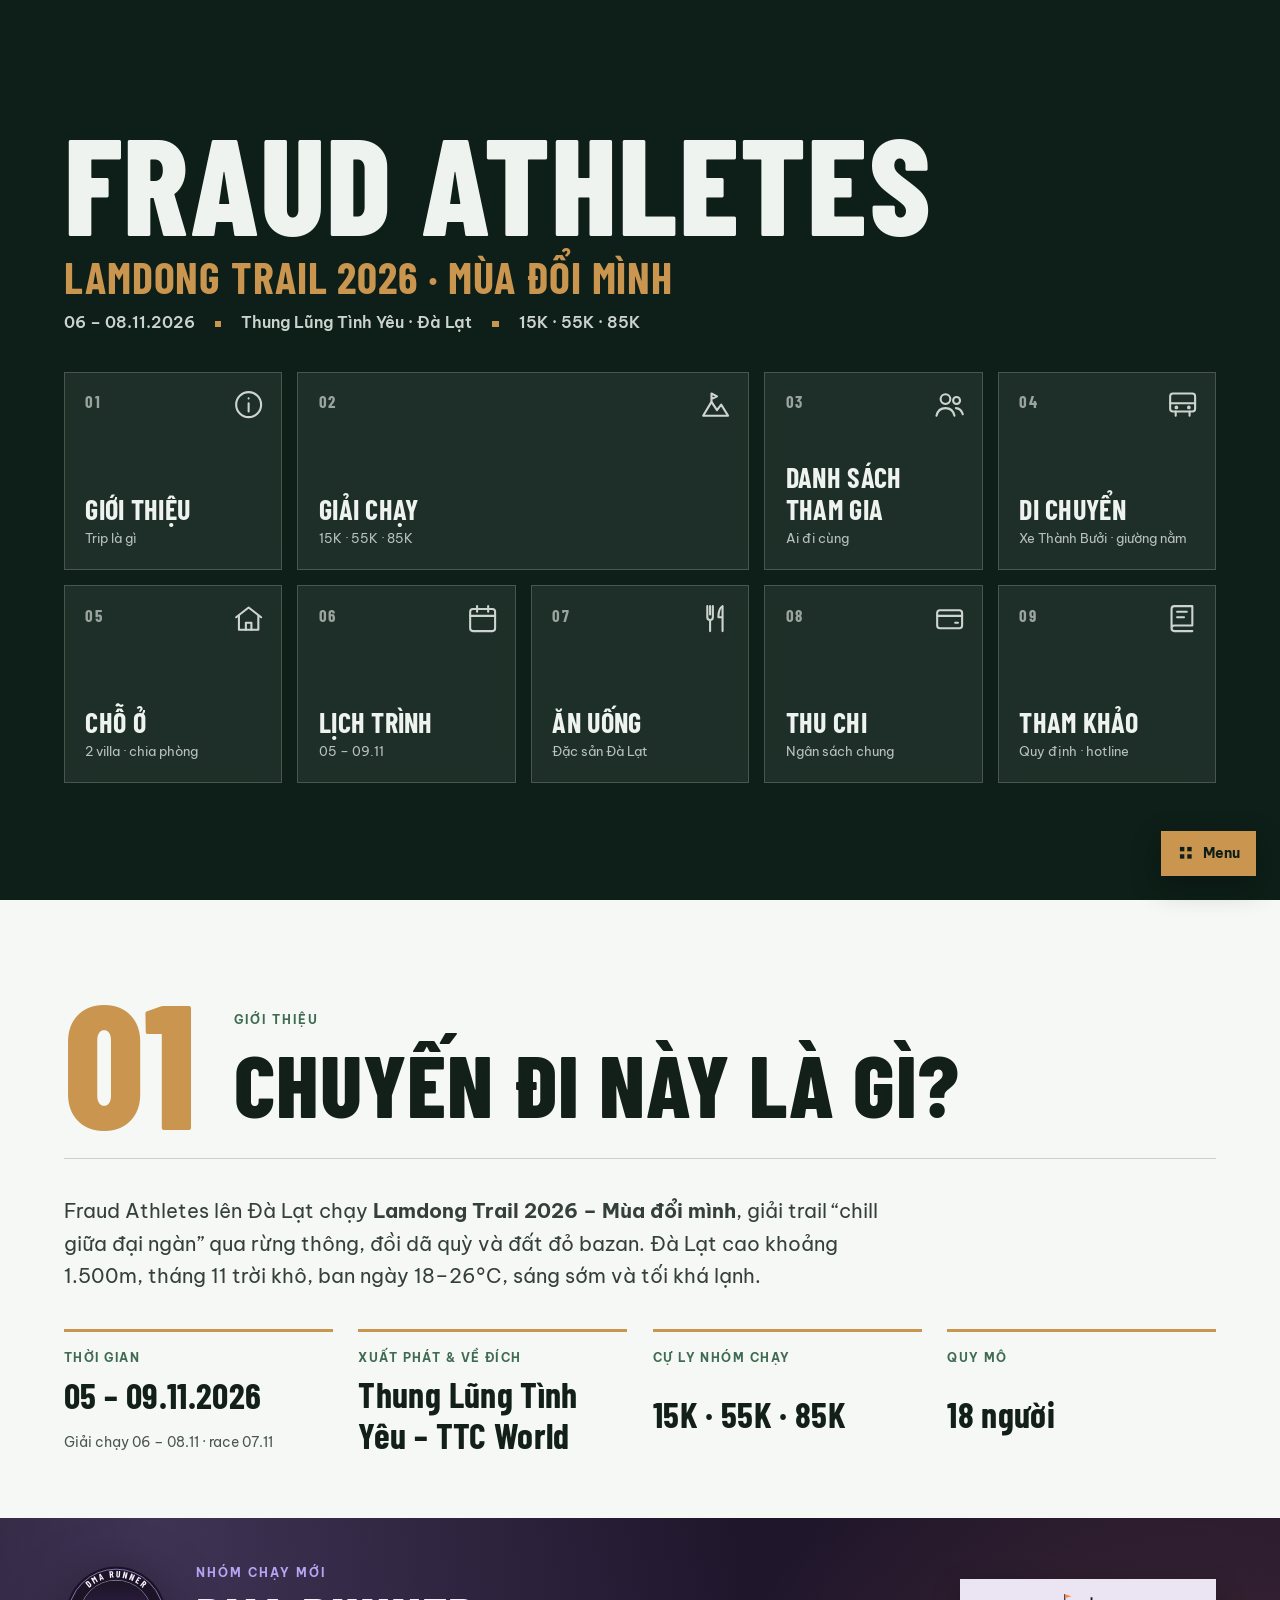
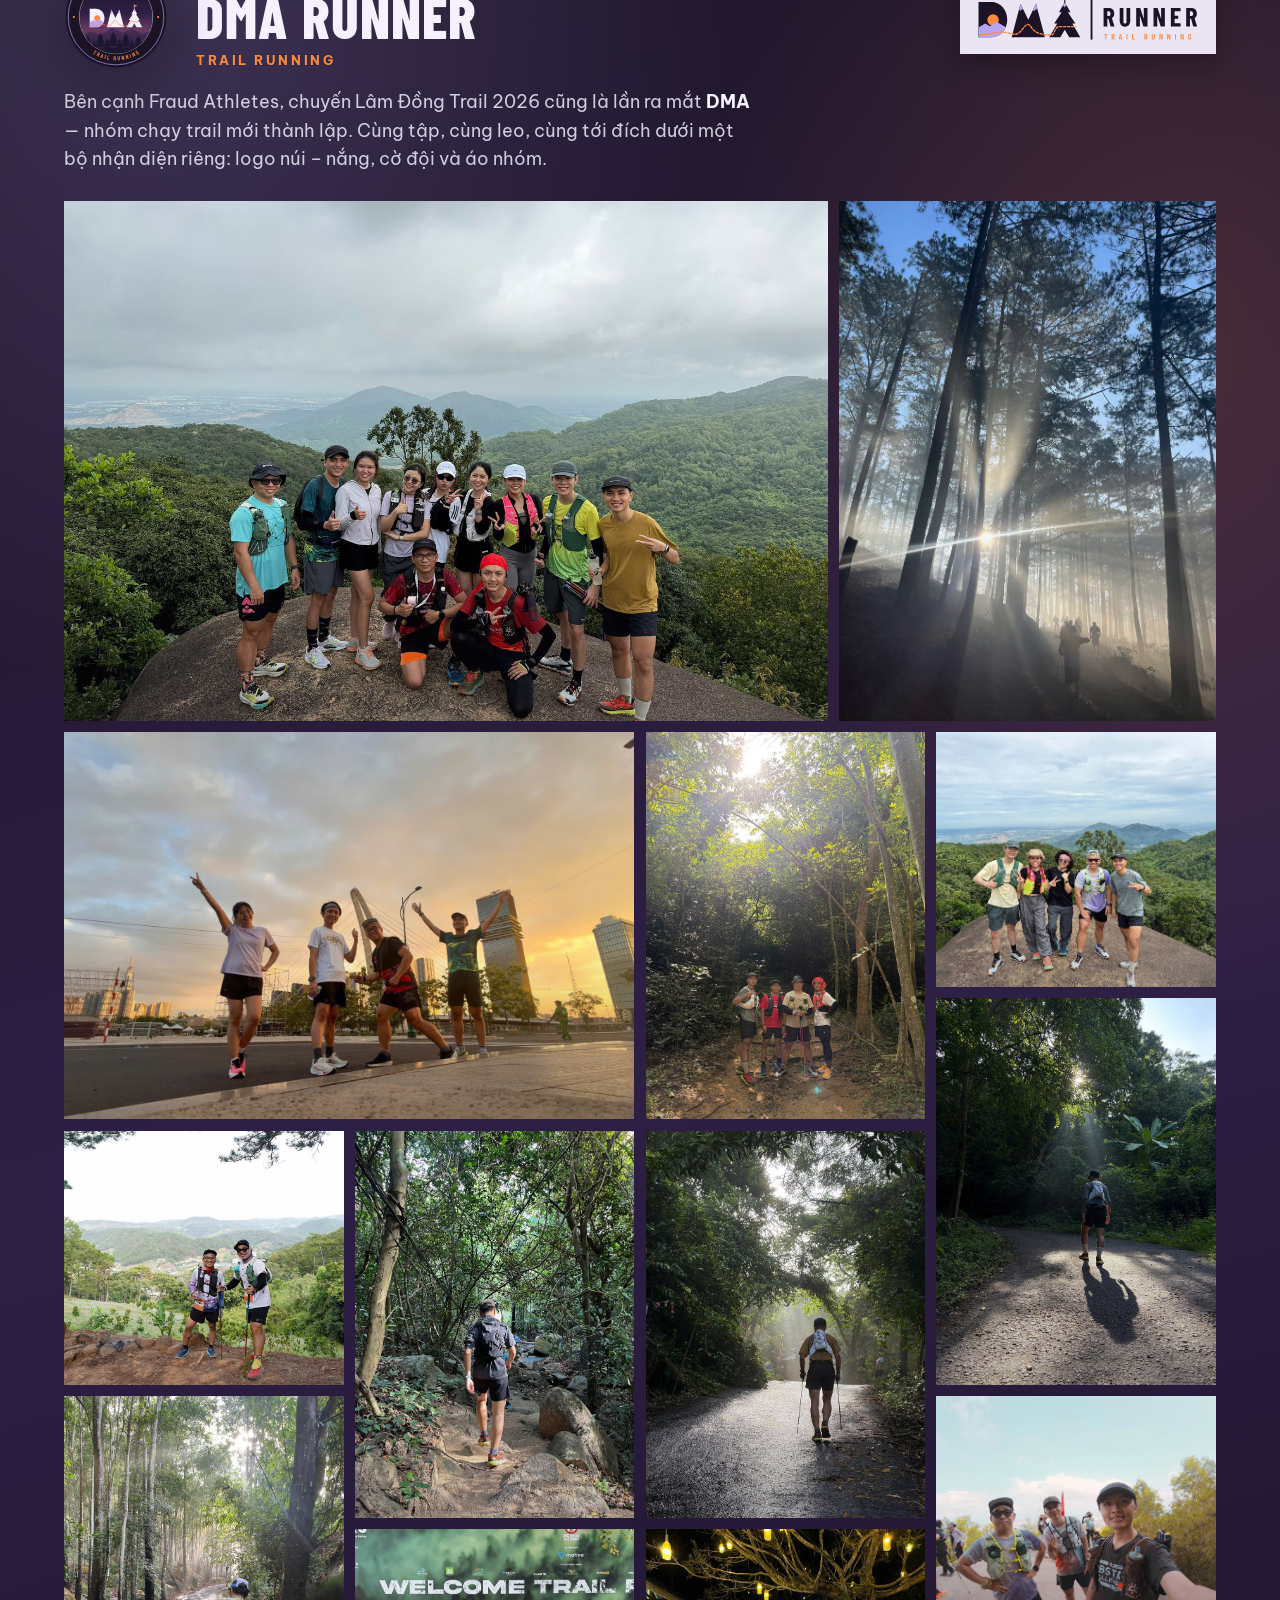
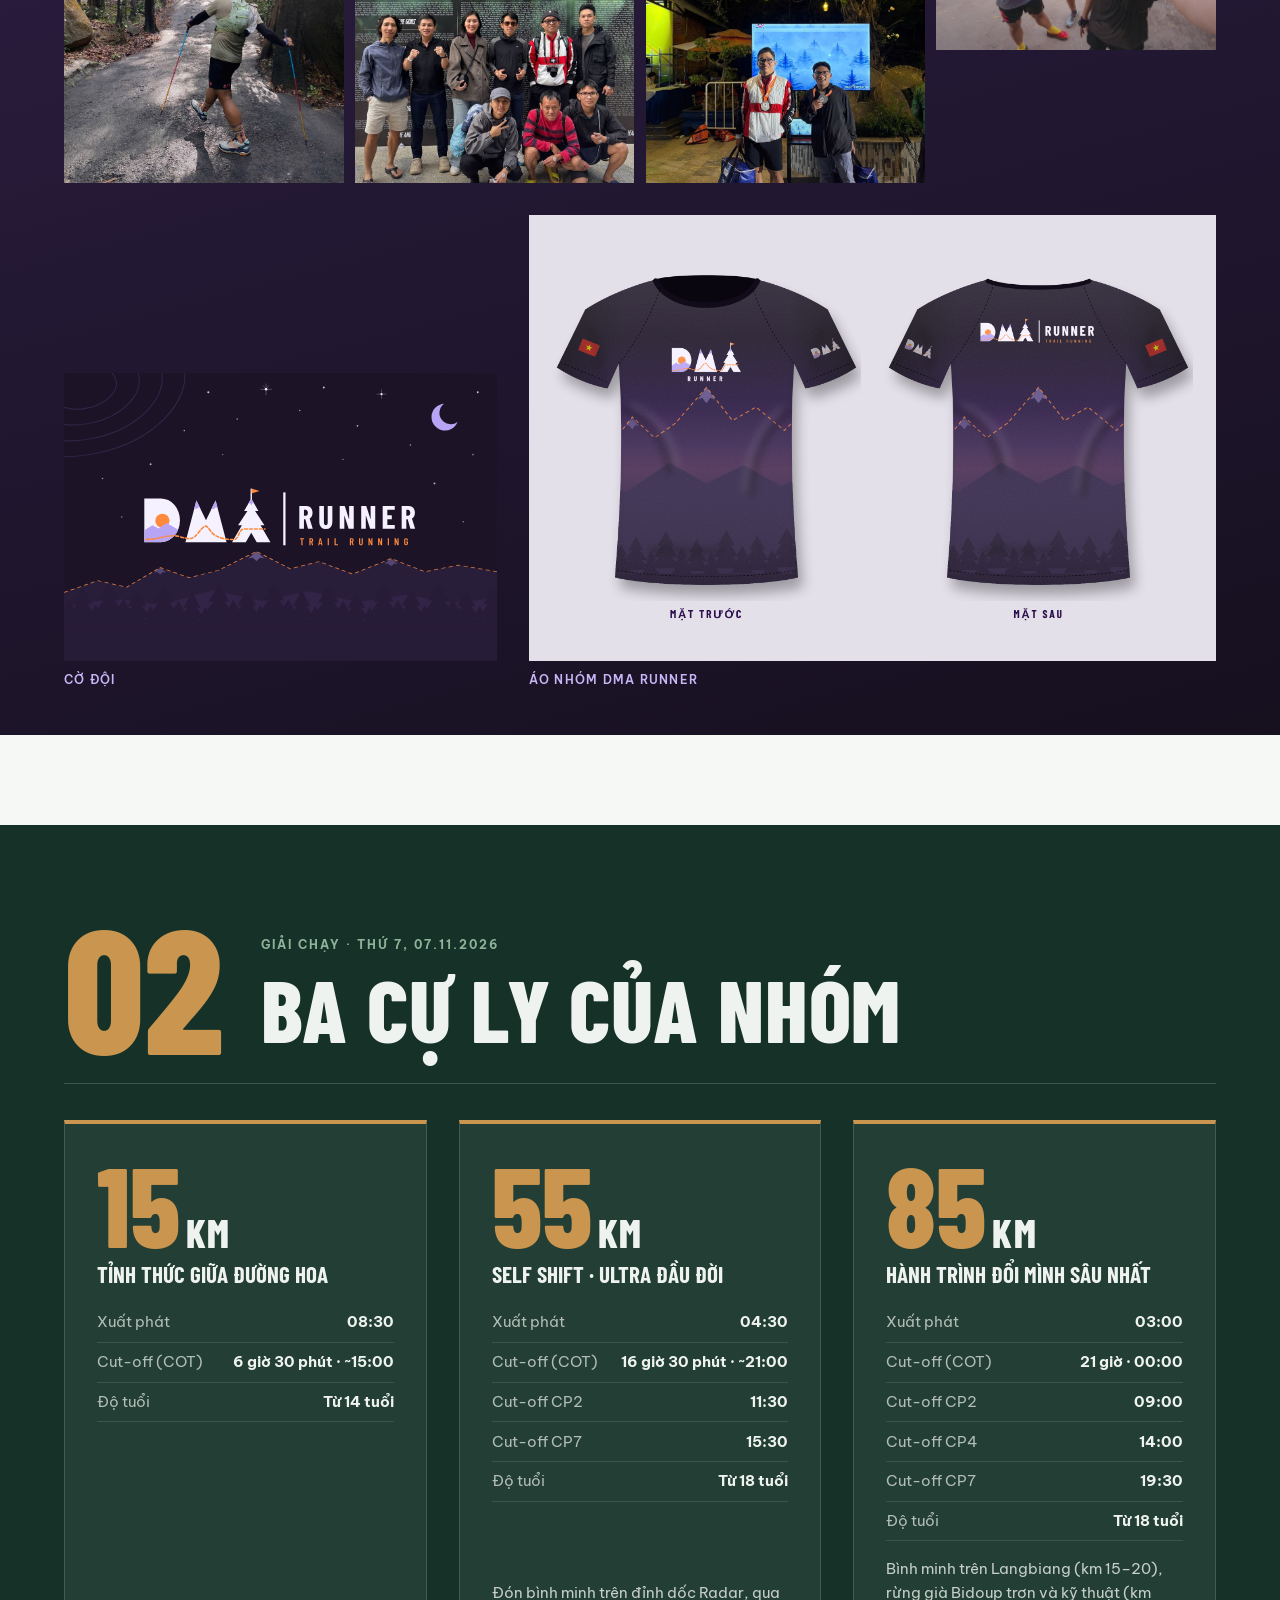
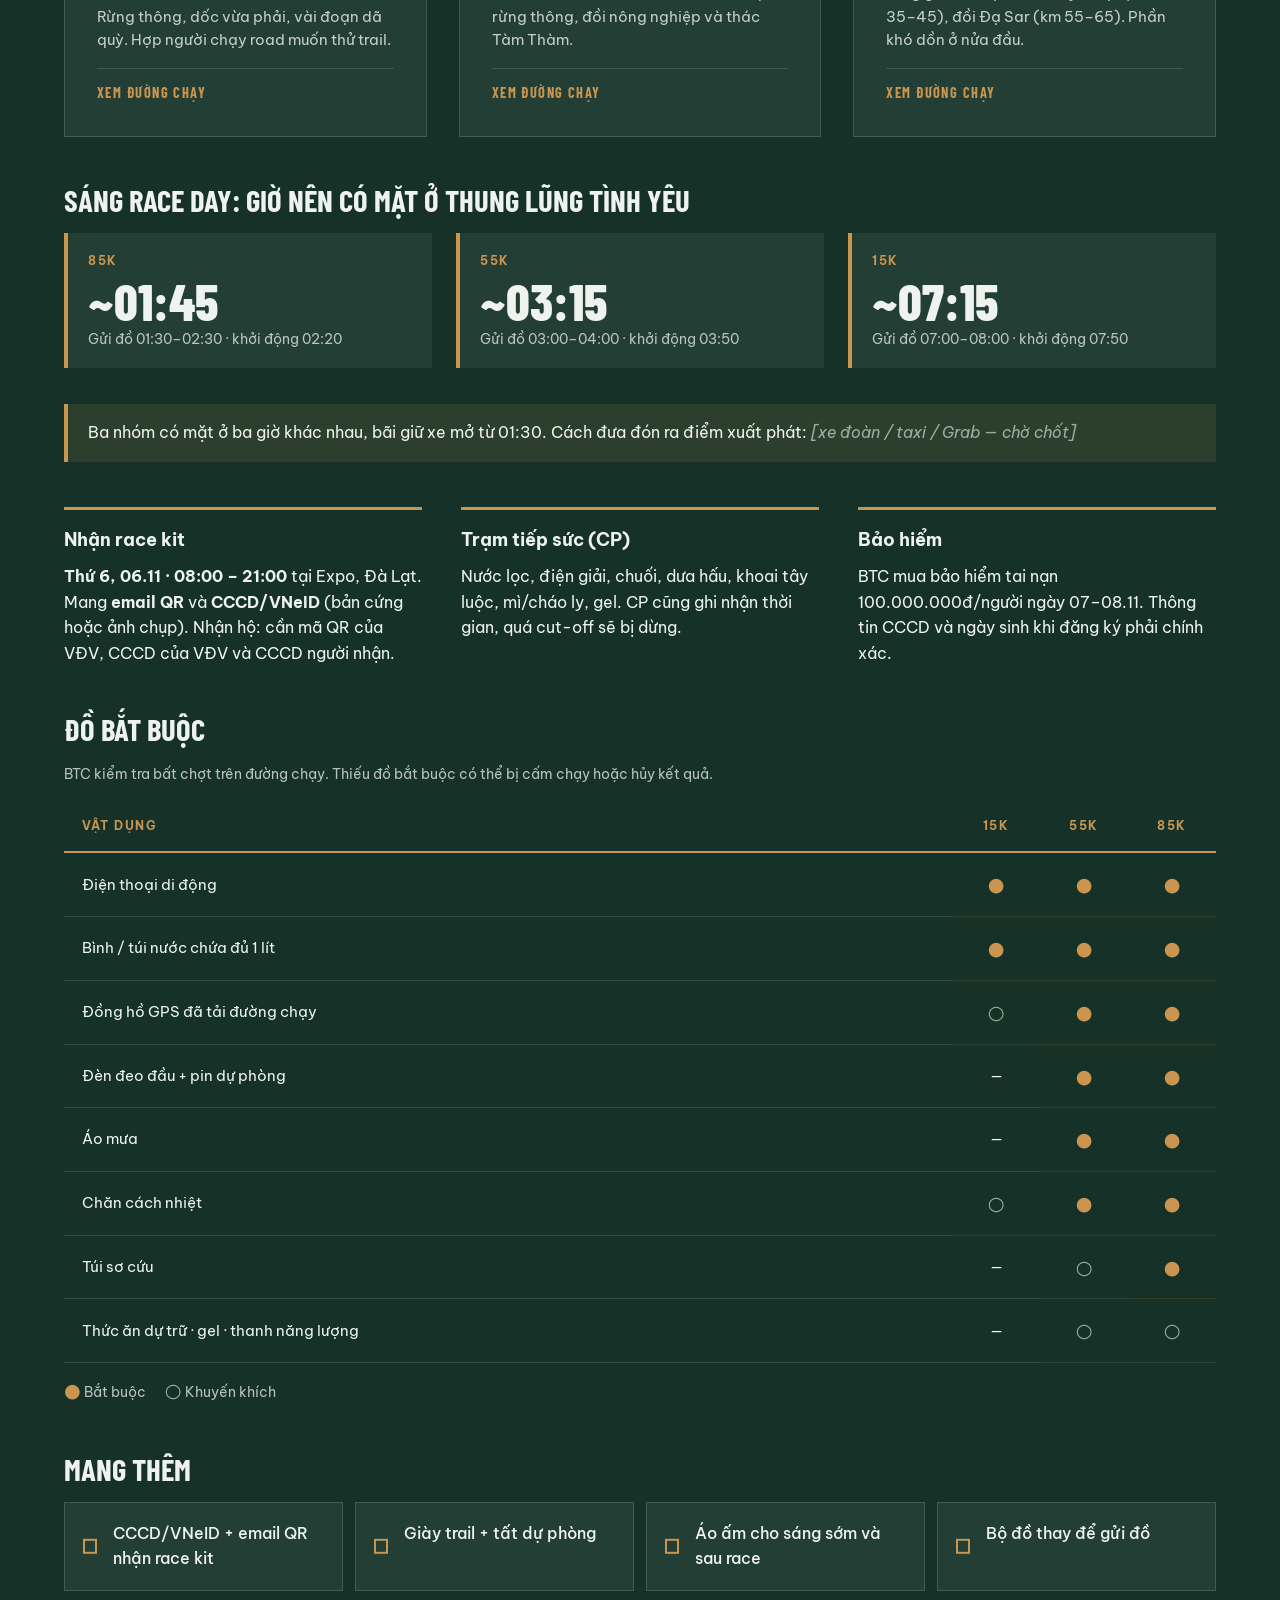
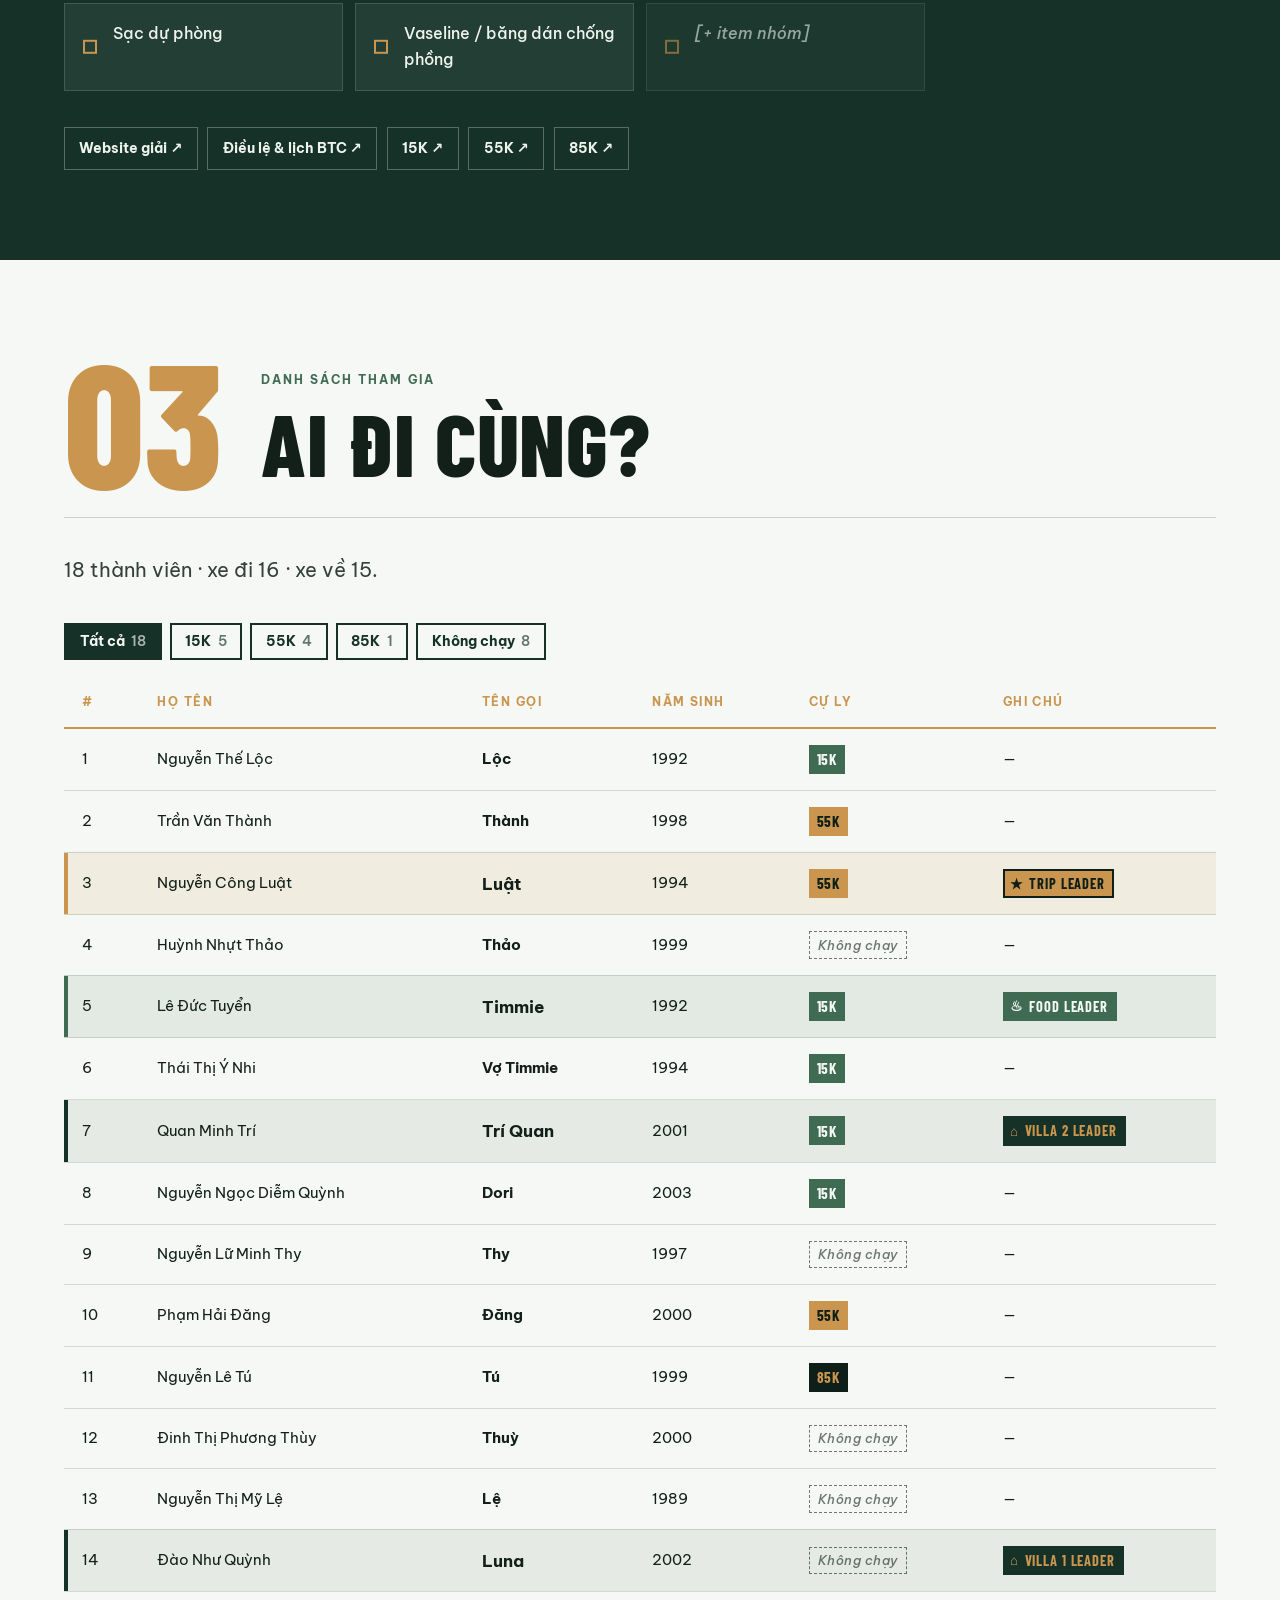
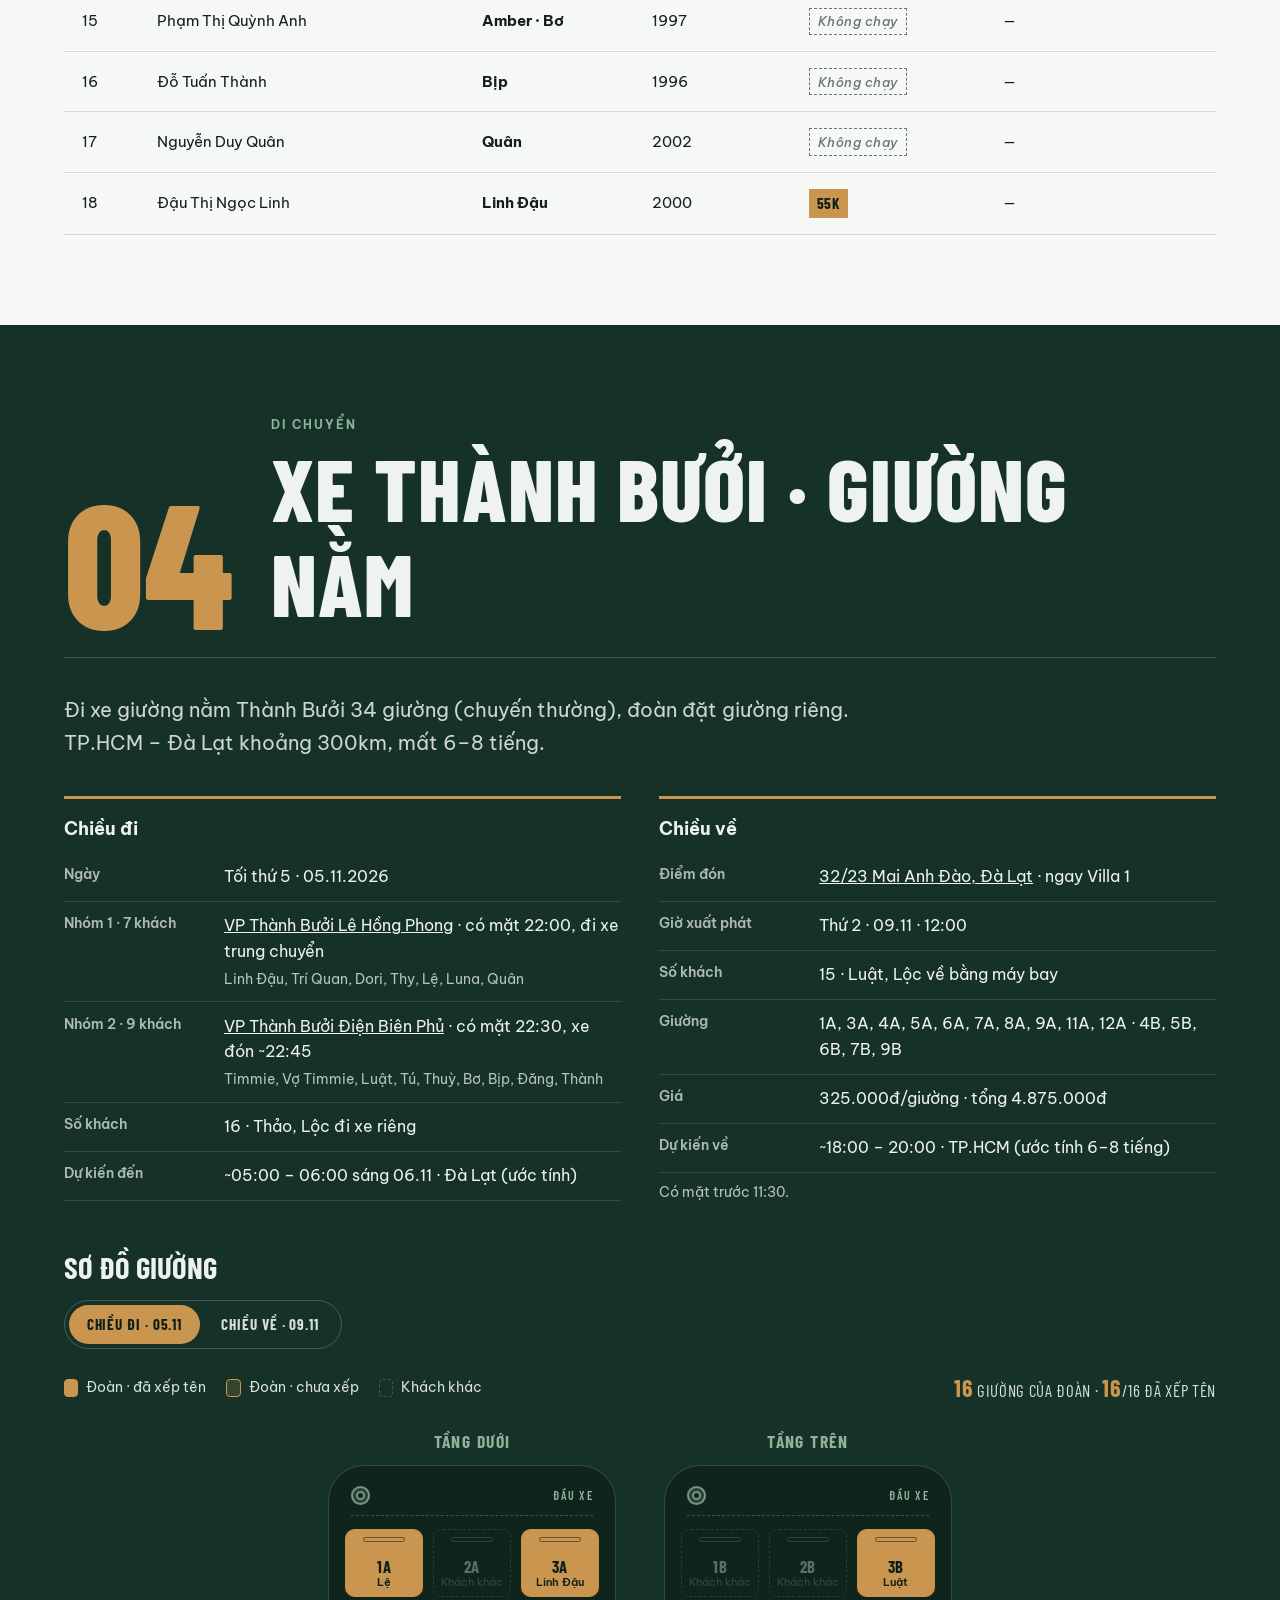
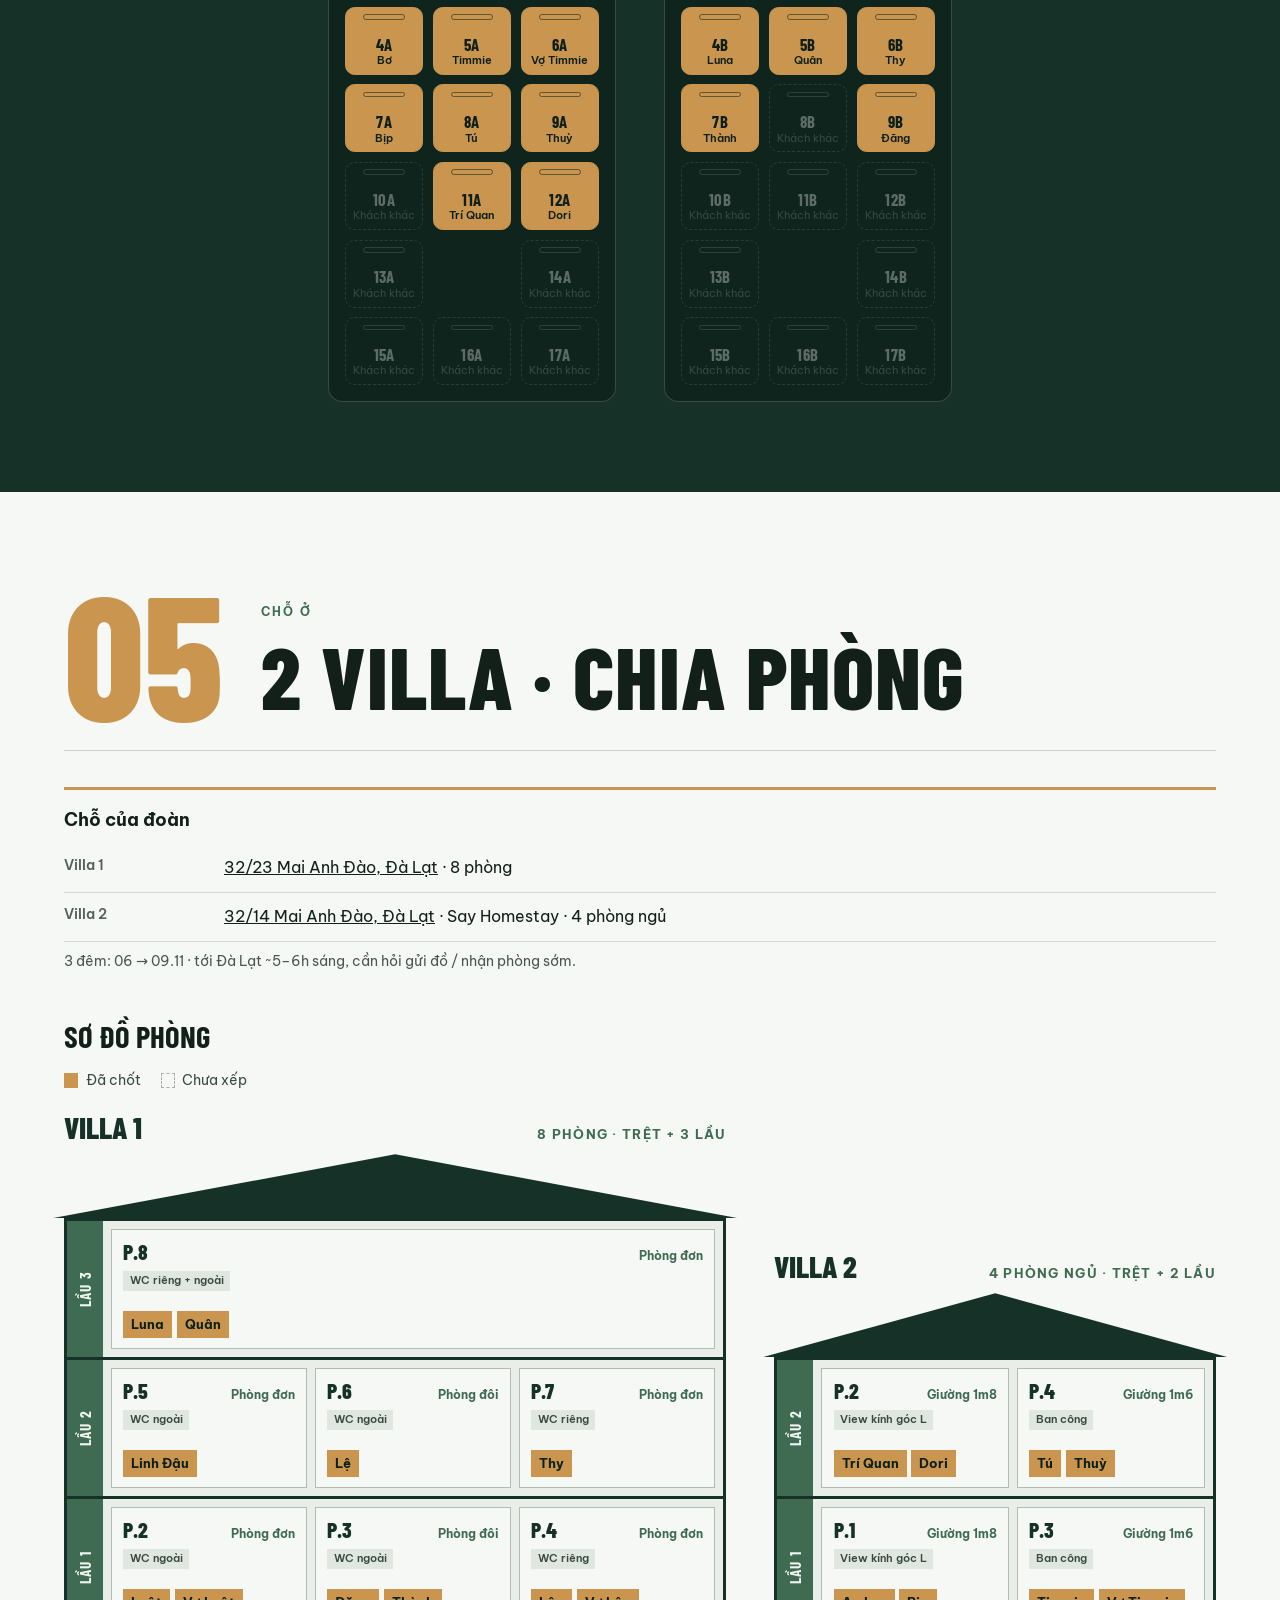
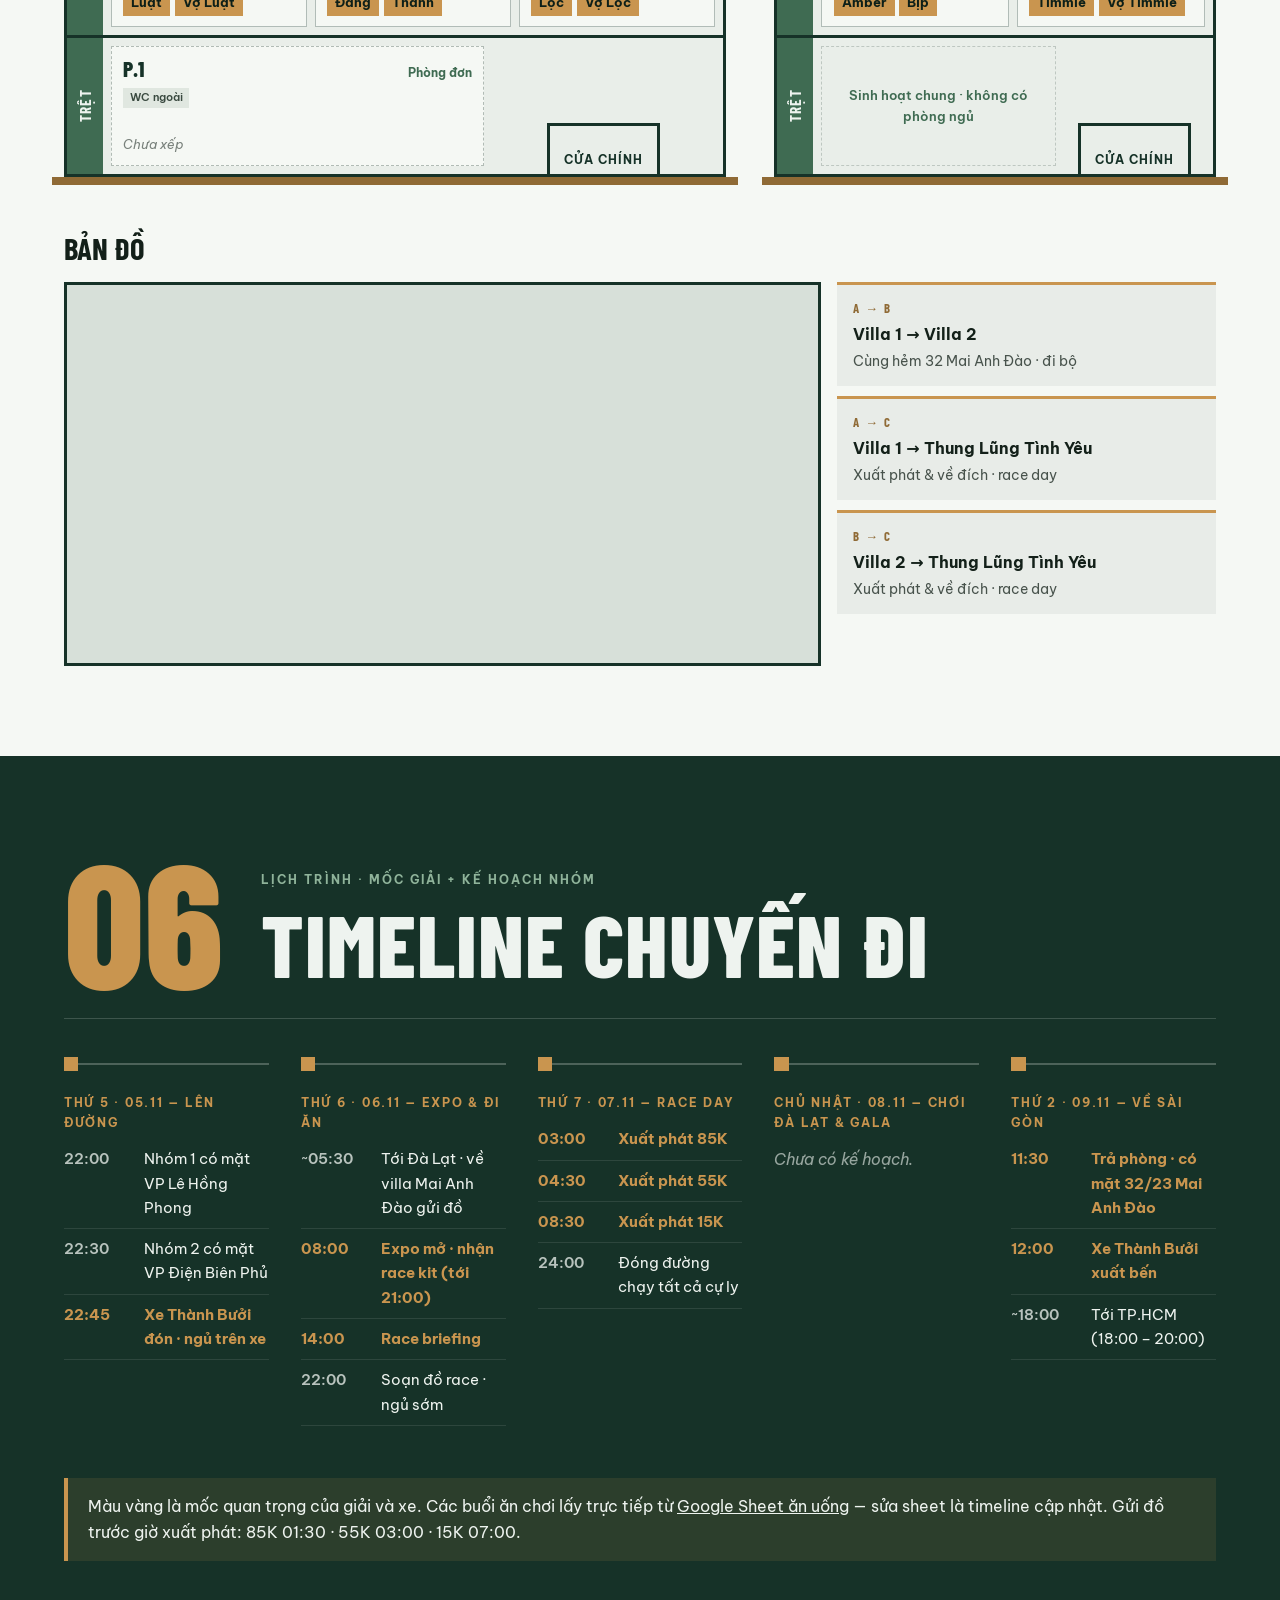
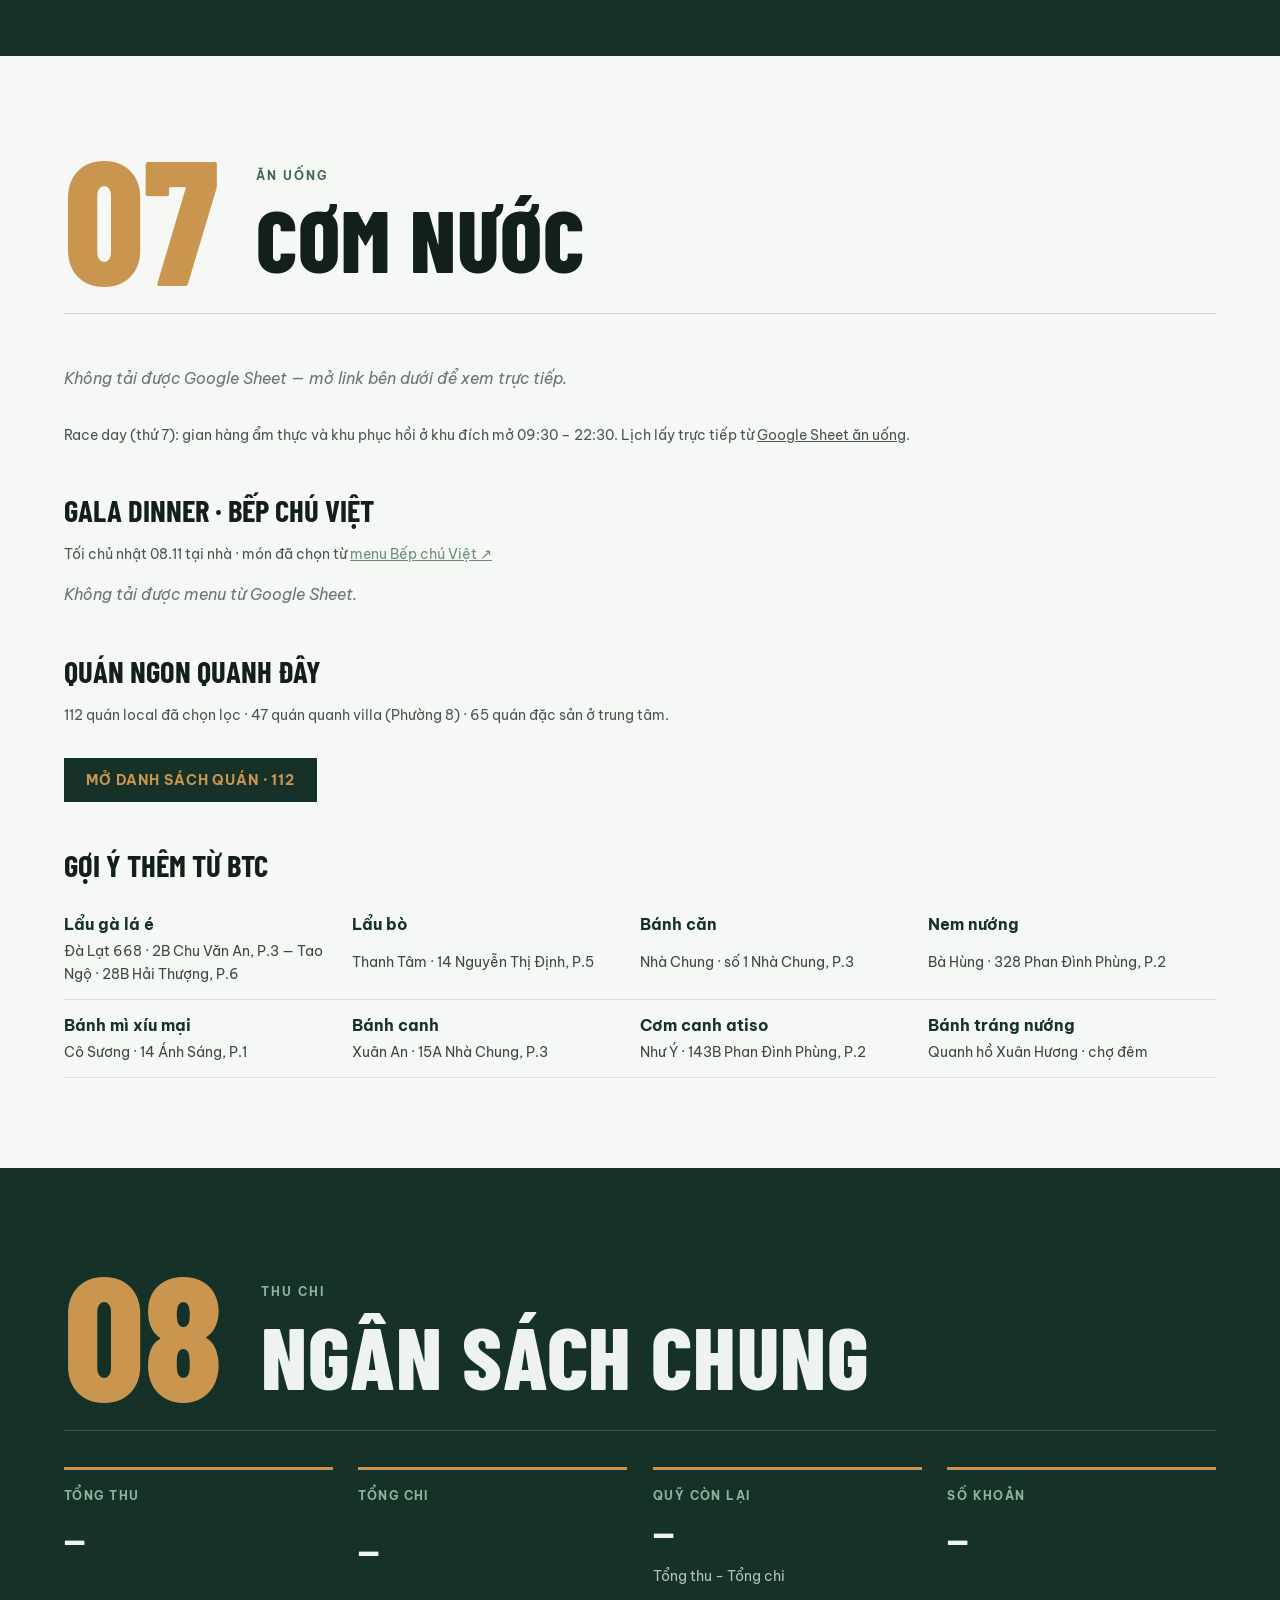
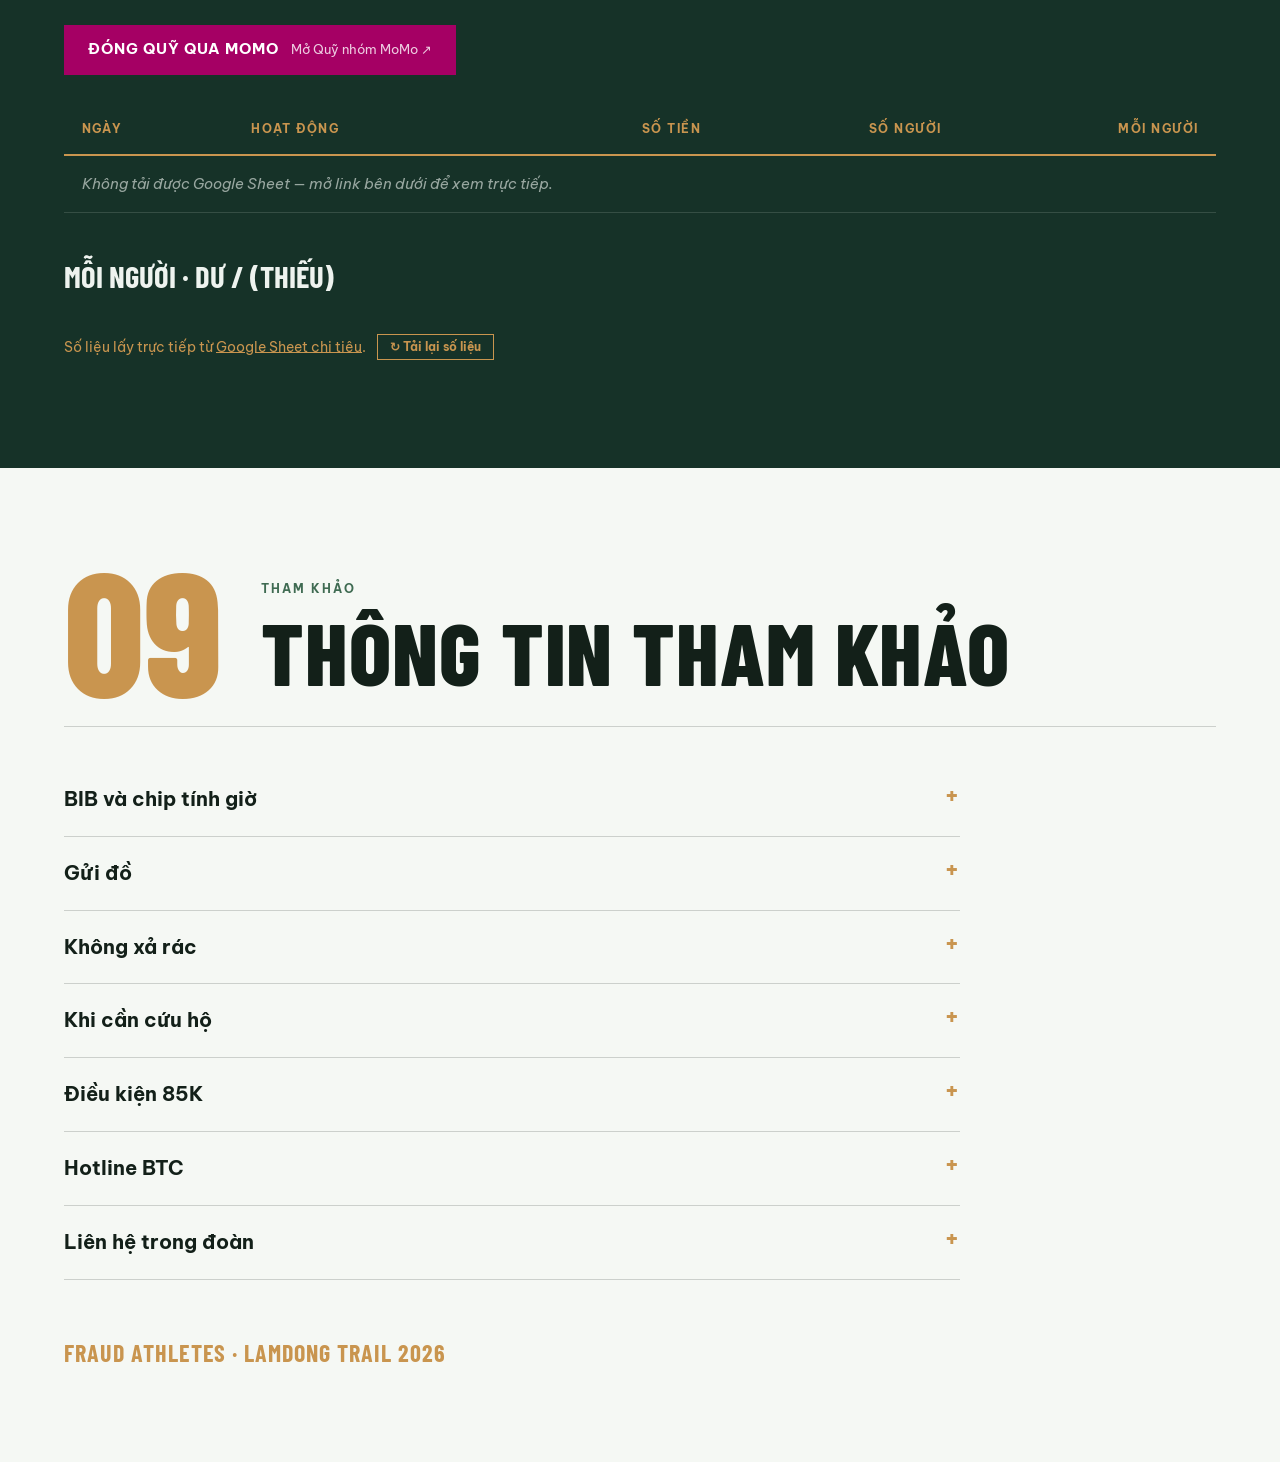
==== index.html @ c065bffe "Add clickable distance course maps with 2D track and elevation profile. Co-authored-by: Cursor <curs" ====
<!DOCTYPE html>
<html lang="vi">
  <head>
    <meta charset="UTF-8" />
    <meta name="viewport" content="width=device-width, initial-scale=1.0" />
    <meta
      name="description"
      content="Fraud Athletes — Trip Đà Lạt tham gia Lamdong Trail 2026 (06–08/11/2026). Cự ly 15K · 55K · 85K. Di chuyển, chỗ ở, lịch trình, ăn uống và thu chi."
    />
    <title>Fraud Athletes · Lamdong Trail 2026</title>
    <meta name="theme-color" content="#163228" />
    <link rel="canonical" href="https://congluat.github.io/fraud-atheles-ldt-2026/" />
    <meta property="og:type" content="website" />
    <meta property="og:locale" content="vi_VN" />
    <meta property="og:site_name" content="Fraud Athletes" />
    <meta property="og:url" content="https://congluat.github.io/fraud-atheles-ldt-2026/" />
    <meta property="og:title" content="Fraud Athletes · Lamdong Trail 2026 · Đà Lạt 06–08.11" />
    <meta
      property="og:description"
      content="18 thành viên · 15K · 55K · 85K. Xe, villa, lịch trình, ăn uống, quán ngon và thu chi của đoàn."
    />
    <meta
      property="og:image"
      content="https://images.unsplash.com/photo-1551632811-561732d1e306?auto=format&fit=crop&w=1200&h=630&q=80"
    />
    <meta property="og:image:width" content="1200" />
    <meta property="og:image:height" content="630" />
    <meta name="twitter:card" content="summary_large_image" />
    <link rel="preconnect" href="https://fonts.googleapis.com" />
    <link rel="preconnect" href="https://fonts.gstatic.com" crossorigin />
    <link
      href="https://fonts.googleapis.com/css2?family=Barlow+Condensed:wght@600;700;800&family=Be+Vietnam+Pro:ital,wght@0,400;0,500;0,600;0,700;1,400&display=swap"
      rel="stylesheet"
    />
    <link rel="stylesheet" href="./css/styles.css?v=202610231501" />
  </head>
  <body>
    <a class="skip-link" href="#menu">Tới menu</a>

    <main>
      <section class="home" id="home" aria-labelledby="home-title">
        <div class="home__media" aria-hidden="true">
          <video
            class="home__video"
            autoplay
            muted
            loop
            playsinline
            preload="metadata"
            poster="https://images.unsplash.com/photo-1551632811-561732d1e306?auto=format&fit=crop&w=1920&q=80"
            aria-hidden="true"
          >
            <source
              src="https://lamdongtrail.vn/wp-content/themes/theme/assets/video/1.mp4"
              type="video/mp4"
            />
          </video>
        </div>
        <div class="home__veil" aria-hidden="true"></div>

        <div class="home__inner">
          <header class="home__head">
            <p class="home__brand">Fraud Athletes</p>
            <h1 id="home-title">Lamdong Trail 2026 · Mùa đổi mình</h1>
            <p class="home__meta">
              <span>06 – 08.11.2026</span>
              <span>Thung Lũng Tình Yêu · Đà Lạt</span>
              <span>15K · 55K · 85K</span>
            </p>
            <p
              class="home__count"
              data-countdown="2026-11-07T03:00:00+07:00"
              data-countdown-depart="2026-11-05T22:45:00+07:00"
              data-countdown-end="2026-11-09T20:00:00+07:00"
              aria-live="polite"
            ></p>
          </header>

          <nav class="tiles" id="menu" aria-label="Các mục của trip">
            <a class="tile" href="#gioi-thieu">
              <span class="tile__num">01</span>
              <svg class="tile__icon" viewBox="0 0 24 24" aria-hidden="true">
                <circle cx="12" cy="12" r="9" />
                <path d="M12 11v6M12 7.5v.01" />
              </svg>
              <span class="tile__label">Giới thiệu</span>
              <span class="tile__sub">Trip là gì</span>
            </a>
            <a class="tile tile--wide" href="#giai-chay">
              <span class="tile__num">02</span>
              <svg class="tile__icon" viewBox="0 0 24 24" aria-hidden="true">
                <path d="M3 20l6-10 4 6 3-4 5 8z" />
                <path d="M9 10V4l4 2-4 2" />
              </svg>
              <span class="tile__label">Giải chạy</span>
              <span class="tile__sub">15K · 55K · 85K</span>
            </a>
            <a class="tile" href="#thanh-vien">
              <span class="tile__num">03</span>
              <svg class="tile__icon" viewBox="0 0 24 24" aria-hidden="true">
                <circle cx="9" cy="8" r="3.5" />
                <path d="M2.5 20c.8-3.6 3.4-5.5 6.5-5.5s5.7 1.9 6.5 5.5" />
                <circle cx="17" cy="9" r="2.5" />
                <path d="M16.5 14.5c2.6.2 4.3 1.9 5 4.5" />
              </svg>
              <span class="tile__label">Danh sách tham gia</span>
              <span class="tile__sub">Ai đi cùng</span>
            </a>
            <a class="tile" href="#di-chuyen">
              <span class="tile__num">04</span>
              <svg class="tile__icon" viewBox="0 0 24 24" aria-hidden="true">
                <rect x="3" y="4" width="18" height="13" rx="2" />
                <path d="M3 11h18M7 17v3M17 17v3" />
                <circle cx="7.5" cy="14" r=".6" />
                <circle cx="16.5" cy="14" r=".6" />
              </svg>
              <span class="tile__label">Di chuyển</span>
              <span class="tile__sub">Xe Thành Bưởi · giường nằm</span>
            </a>
            <a class="tile" href="#cho-o">
              <span class="tile__num">05</span>
              <svg class="tile__icon" viewBox="0 0 24 24" aria-hidden="true">
                <path d="M3 11l9-7 9 7" />
                <path d="M5 10v10h14V10" />
                <path d="M10 20v-5h4v5" />
              </svg>
              <span class="tile__label">Chỗ ở</span>
              <span class="tile__sub">2 villa · chia phòng</span>
            </a>
            <a class="tile" href="#lich-trinh">
              <span class="tile__num">06</span>
              <svg class="tile__icon" viewBox="0 0 24 24" aria-hidden="true">
                <rect x="3" y="5" width="18" height="16" rx="2" />
                <path d="M3 10h18M8 3v4M16 3v4" />
              </svg>
              <span class="tile__label">Lịch trình</span>
              <span class="tile__sub">05 – 09.11</span>
            </a>
            <a class="tile" href="#an-uong">
              <span class="tile__num">07</span>
              <svg class="tile__icon" viewBox="0 0 24 24" aria-hidden="true">
                <path d="M6 3v8a2 2 0 0 0 2 2v8M10 3v8a2 2 0 0 1-2 2M8 3v6" />
                <path d="M17 21V3c-2 1-3 4-3 8h3" />
              </svg>
              <span class="tile__label">Ăn uống</span>
              <span class="tile__sub">Đặc sản Đà Lạt</span>
            </a>
            <a class="tile" href="#thu-chi">
              <span class="tile__num">08</span>
              <svg class="tile__icon" viewBox="0 0 24 24" aria-hidden="true">
                <rect x="3" y="6" width="18" height="13" rx="2" />
                <path d="M3 10h18M16 15h2" />
              </svg>
              <span class="tile__label">Thu chi</span>
              <span class="tile__sub">Ngân sách chung</span>
            </a>
            <a class="tile" href="#luu-y">
              <span class="tile__num">09</span>
              <svg class="tile__icon" viewBox="0 0 24 24" aria-hidden="true">
                <path d="M4 19V5a2 2 0 0 1 2-2h13v14H6a2 2 0 0 0-2 2 2 2 0 0 0 2 2h13" />
                <path d="M8 7h7M8 11h5" />
              </svg>
              <span class="tile__label">Tham khảo</span>
              <span class="tile__sub">Quy định · hotline</span>
            </a>
          </nav>
        </div>
      </section>

      <section class="page" id="gioi-thieu">
        <div class="page__inner">
          <header class="page__head">
            <span class="page__num">01</span>
            <div>
              <p class="eyebrow">Giới thiệu</p>
              <h2>Chuyến đi này là gì?</h2>
            </div>
          </header>
          <p class="lead">
            Fraud Athletes lên Đà Lạt chạy <strong>Lamdong Trail 2026 – Mùa đổi mình</strong>,
            giải trail “chill giữa đại ngàn” qua rừng thông, đồi dã quỳ và đất đỏ bazan.
            Đà Lạt cao khoảng 1.500m, tháng 11 trời khô, ban ngày 18–26°C,
            sáng sớm và tối khá lạnh.
          </p>
          <ul class="stats">
            <li>
              <span class="stats__label">Thời gian</span>
              <span class="stats__value">05 – 09.11.2026</span>
              <span class="hint">Giải chạy 06 – 08.11 · race 07.11</span>
            </li>
            <li>
              <span class="stats__label">Xuất phát &amp; về đích</span>
              <span class="stats__value">Thung Lũng Tình Yêu – TTC World</span>
            </li>
            <li>
              <span class="stats__label">Cự ly nhóm chạy</span>
              <span class="stats__value">15K · 55K · 85K</span>
            </li>
            <li>
              <span class="stats__label">Quy mô</span>
              <span class="stats__value">18 người</span>
            </li>
          </ul>

          <article class="dma" aria-labelledby="dma-title">
            <div class="dma__intro">
              <div class="dma__brand">
                <img class="dma__logo" src="./img/dma/logo.svg" width="120" height="120" alt="Logo DMA Runner" />
                <div class="dma__brand-text">
                  <p class="eyebrow">Nhóm chạy mới</p>
                  <h3 id="dma-title">DMA Runner</h3>
                  <p class="dma__tag">Trail Running</p>
                </div>
                <img class="dma__logo-wide" src="./img/dma/logo-ngang.svg" width="309" height="74" alt="DMA Runner" />
              </div>
              <p class="dma__lead">
                Bên cạnh Fraud Athletes, chuyến Lâm Đồng Trail 2026 cũng là lần ra mắt
                <strong>DMA</strong> — nhóm chạy trail mới thành lập. Cùng tập, cùng leo,
                cùng tới đích dưới một bộ nhận diện riêng: logo núi – nắng, cờ đội và áo nhóm.
              </p>
            </div>

            <div class="dma-mosaic" role="list">
              <figure class="dma-mosaic__item dma-mosaic__item--hero" role="listitem">
                <img src="./img/dma/g01.jpg" width="1400" height="1050" alt="Đội hình DMA trên đỉnh núi" loading="lazy" />
              </figure>
              <figure class="dma-mosaic__item dma-mosaic__item--ray" role="listitem">
                <img src="./img/dma/g13.jpg" width="825" height="1100" alt="Tia nắng xuyên rừng thông trên trail" loading="lazy" />
              </figure>
              <figure class="dma-mosaic__item dma-mosaic__item--sunset" role="listitem">
                <img src="./img/dma/g14.jpg" width="1400" height="1050" alt="Nhóm DMA chạy buổi chiều bên cầu Sài Gòn" loading="lazy" />
              </figure>
              <figure class="dma-mosaic__item dma-mosaic__item--tall" role="listitem">
                <img src="./img/dma/g03.jpg" width="825" height="1100" alt="Bốn runner DMA trên đường mòn trong rừng" loading="lazy" />
              </figure>
              <figure class="dma-mosaic__item" role="listitem">
                <img src="./img/dma/g02.jpg" width="1400" height="1050" alt="Nhóm DMA trên tảng đá nhìn thung lũng" loading="lazy" />
              </figure>
              <figure class="dma-mosaic__item dma-mosaic__item--tall" role="listitem">
                <img src="./img/dma/g06.jpg" width="825" height="1100" alt="Runner DMA dưới ánh nắng rừng" loading="lazy" />
              </figure>
              <figure class="dma-mosaic__item" role="listitem">
                <img src="./img/dma/g04.jpg" width="1400" height="932" alt="Hai runner DMA tại điểm nhìn Prenn Trail" loading="lazy" />
              </figure>
              <figure class="dma-mosaic__item dma-mosaic__item--tall" role="listitem">
                <img src="./img/dma/g05.jpg" width="825" height="1100" alt="Runner DMA leo dốc trên trail đá" loading="lazy" />
              </figure>
              <figure class="dma-mosaic__item dma-mosaic__item--tall" role="listitem">
                <img src="./img/dma/g07.jpg" width="825" height="1100" alt="Runner DMA với gậy trekking trong sương" loading="lazy" />
              </figure>
              <figure class="dma-mosaic__item dma-mosaic__item--tall" role="listitem">
                <img src="./img/dma/g08.jpg" width="825" height="1100" alt="Runner DMA chạy giữa rừng" loading="lazy" />
              </figure>
              <figure class="dma-mosaic__item" role="listitem">
                <img src="./img/dma/g11.jpg" width="1400" height="1050" alt="Selfie ba runner DMA trên trail" loading="lazy" />
              </figure>
              <figure class="dma-mosaic__item" role="listitem">
                <img src="./img/dma/g09.jpg" width="825" height="1100" alt="Nhóm DMA tại Welcome Trail Prenn" loading="lazy" />
              </figure>
              <figure class="dma-mosaic__item" role="listitem">
                <img src="./img/dma/g10.jpg" width="825" height="1100" alt="Hai runner DMA với huy chương finisher" loading="lazy" />
              </figure>
            </div>

            <div class="dma__kit">
              <figure class="dma__flag">
                <img src="./img/dma/co.svg" width="900" height="600" alt="Cờ đội DMA Runner" loading="lazy" />
                <figcaption>Cờ đội</figcaption>
              </figure>
              <figure class="dma__jersey">
                <img
                  src="./img/dma/ao-mockup.jpg"
                  width="2400"
                  height="1560"
                  alt="Mockup áo chạy DMA Runner mặt trước và mặt sau"
                  loading="lazy"
                />
                <figcaption>Áo nhóm DMA Runner</figcaption>
              </figure>
            </div>
          </article>
        </div>
      </section>

      <section class="page page--dark" id="giai-chay">
        <div class="page__inner">
          <header class="page__head">
            <span class="page__num">02</span>
            <div>
              <p class="eyebrow">Giải chạy · Thứ 7, 07.11.2026</p>
              <h2>Ba cự ly của nhóm</h2>
            </div>
          </header>

          <div class="dist" data-dist-picker>
            <article
              class="dist__card"
              data-course="15k"
              tabindex="0"
              role="button"
              aria-pressed="false"
            >
              <p class="dist__km">15<small>km</small></p>
              <p class="dist__tag">Tỉnh thức giữa đường hoa</p>
              <dl class="dist__facts">
                <div><dt>Xuất phát</dt><dd>08:30</dd></div>
                <div><dt>Cut-off (COT)</dt><dd>6 giờ 30 phút · ~15:00</dd></div>
                <div><dt>Độ tuổi</dt><dd>Từ 14 tuổi</dd></div>
              </dl>
              <p class="dist__desc">
                Rừng thông, dốc vừa phải, vài đoạn dã quỳ. Hợp người chạy road muốn thử trail.
              </p>
              <span class="dist__cta">Xem đường chạy</span>
            </article>

            <article
              class="dist__card"
              data-course="55k"
              tabindex="0"
              role="button"
              aria-pressed="false"
            >
              <p class="dist__km">55<small>km</small></p>
              <p class="dist__tag">Self Shift · Ultra đầu đời</p>
              <dl class="dist__facts">
                <div><dt>Xuất phát</dt><dd>04:30</dd></div>
                <div><dt>Cut-off (COT)</dt><dd>16 giờ 30 phút · ~21:00</dd></div>
                <div><dt>Cut-off CP2</dt><dd>11:30</dd></div>
                <div><dt>Cut-off CP7</dt><dd>15:30</dd></div>
                <div><dt>Độ tuổi</dt><dd>Từ 18 tuổi</dd></div>
              </dl>
              <p class="dist__desc">
                Đón bình minh trên đỉnh dốc Radar, qua rừng thông, đồi nông nghiệp và thác Tàm Thàm.
              </p>
              <span class="dist__cta">Xem đường chạy</span>
            </article>

            <article
              class="dist__card"
              data-course="85k"
              tabindex="0"
              role="button"
              aria-pressed="false"
            >
              <p class="dist__km">85<small>km</small></p>
              <p class="dist__tag">Hành trình đổi mình sâu nhất</p>
              <dl class="dist__facts">
                <div><dt>Xuất phát</dt><dd>03:00</dd></div>
                <div><dt>Cut-off (COT)</dt><dd>21 giờ · 00:00</dd></div>
                <div><dt>Cut-off CP2</dt><dd>09:00</dd></div>
                <div><dt>Cut-off CP4</dt><dd>14:00</dd></div>
                <div><dt>Cut-off CP7</dt><dd>19:30</dd></div>
                <div><dt>Độ tuổi</dt><dd>Từ 18 tuổi</dd></div>
              </dl>
              <p class="dist__desc">
                Bình minh trên Langbiang (km 15–20), rừng già Bidoup trơn và kỹ thuật (km 35–45),
                đồi Đạ Sar (km 55–65). Phần khó dồn ở nửa đầu.
              </p>
              <span class="dist__cta">Xem đường chạy</span>
            </article>
          </div>

          <aside class="course-map" data-course-panel hidden aria-label="Bản đồ đường chạy">
            <div class="course-map__head">
              <p class="eyebrow">Đường chạy</p>
              <h3 data-course-title>Bản đồ &amp; độ cao</h3>
              <p class="course-map__status" data-course-status></p>
            </div>
            <div class="course-map__stack">
              <figure class="course-map__fig">
                <figcaption>Mặt bằng</figcaption>
                <svg class="course-map__svg" data-course-map role="img" aria-label="Bản đồ 2D đường chạy"></svg>
              </figure>
              <figure class="course-map__fig">
                <figcaption>Profile độ cao</figcaption>
                <svg class="course-map__svg course-map__svg--elev" data-course-elev role="img" aria-label="Biểu đồ độ cao"></svg>
              </figure>
            </div>
          </aside>

          <h3 class="subhead">Sáng race day: giờ nên có mặt ở Thung Lũng Tình Yêu</h3>
          <div class="arrive">
            <div class="arrive__item">
              <span class="arrive__km">85K</span>
              <span class="arrive__time">~01:45</span>
              <span class="arrive__note">Gửi đồ 01:30–02:30 · khởi động 02:20</span>
            </div>
            <div class="arrive__item">
              <span class="arrive__km">55K</span>
              <span class="arrive__time">~03:15</span>
              <span class="arrive__note">Gửi đồ 03:00–04:00 · khởi động 03:50</span>
            </div>
            <div class="arrive__item">
              <span class="arrive__km">15K</span>
              <span class="arrive__time">~07:15</span>
              <span class="arrive__note">Gửi đồ 07:00–08:00 · khởi động 07:50</span>
            </div>
          </div>
          <p class="note">
            Ba nhóm có mặt ở ba giờ khác nhau, bãi giữ xe mở từ 01:30.
            Cách đưa đón ra điểm xuất phát: <span class="placeholder">[xe đoàn / taxi / Grab — chờ chốt]</span>
          </p>

          <div class="cols cols--info">
            <div class="block">
              <h3>Nhận race kit</h3>
              <p>
                <strong>Thứ 6, 06.11 · 08:00 – 21:00</strong> tại Expo, Đà Lạt.
                Mang <strong>email QR</strong> và <strong>CCCD/VNeID</strong> (bản cứng hoặc ảnh chụp).
                Nhận hộ: cần mã QR của VĐV, CCCD của VĐV và CCCD người nhận.
              </p>
            </div>
            <div class="block">
              <h3>Trạm tiếp sức (CP)</h3>
              <p>
                Nước lọc, điện giải, chuối, dưa hấu, khoai tây luộc, mì/cháo ly, gel.
                CP cũng ghi nhận thời gian, quá cut-off sẽ bị dừng.
              </p>
            </div>
            <div class="block">
              <h3>Bảo hiểm</h3>
              <p>
                BTC mua bảo hiểm tai nạn 100.000.000đ/người ngày 07–08.11.
                Thông tin CCCD và ngày sinh khi đăng ký phải chính xác.
              </p>
            </div>
          </div>

          <h3 class="subhead">Đồ bắt buộc</h3>
          <p class="hint">
            BTC kiểm tra bất chợt trên đường chạy. Thiếu đồ bắt buộc có thể bị cấm chạy
            hoặc hủy kết quả.
          </p>
          <div class="table-wrap" role="region" aria-label="Vật dụng bắt buộc theo cự ly" tabindex="0">
            <table class="data-table gear">
              <thead>
                <tr>
                  <th scope="col">Vật dụng</th>
                  <th scope="col">15K</th>
                  <th scope="col">55K</th>
                  <th scope="col">85K</th>
                </tr>
              </thead>
              <tbody>
                <tr><td>Điện thoại di động</td><td class="m">●</td><td class="m">●</td><td class="m">●</td></tr>
                <tr><td>Bình / túi nước chứa đủ 1 lít</td><td class="m">●</td><td class="m">●</td><td class="m">●</td></tr>
                <tr><td>Đồng hồ GPS đã tải đường chạy</td><td class="r">○</td><td class="m">●</td><td class="m">●</td></tr>
                <tr><td>Đèn đeo đầu + pin dự phòng</td><td>—</td><td class="m">●</td><td class="m">●</td></tr>
                <tr><td>Áo mưa</td><td>—</td><td class="m">●</td><td class="m">●</td></tr>
                <tr><td>Chăn cách nhiệt</td><td class="r">○</td><td class="m">●</td><td class="m">●</td></tr>
                <tr><td>Túi sơ cứu</td><td>—</td><td class="r">○</td><td class="m">●</td></tr>
                <tr><td>Thức ăn dự trữ · gel · thanh năng lượng</td><td>—</td><td class="r">○</td><td class="r">○</td></tr>
              </tbody>
            </table>
          </div>
          <p class="legend"><span class="m">●</span> Bắt buộc <span class="r">○</span> Khuyến khích</p>

          <h3 class="subhead">Mang thêm</h3>
          <ul class="check-grid">
            <li>CCCD/VNeID + email QR nhận race kit</li>
            <li>Giày trail + tất dự phòng</li>
            <li>Áo ấm cho sáng sớm và sau race</li>
            <li>Bộ đồ thay để gửi đồ</li>
            <li>Sạc dự phòng</li>
            <li>Vaseline / băng dán chống phồng</li>
            <li class="placeholder">[+ item nhóm]</li>
          </ul>

          <p class="links">
            <a href="https://lamdongtrail.vn/" target="_blank" rel="noopener">Website giải ↗</a>
            <a href="https://lamdongtrail.vn/van-dong-vien/" target="_blank" rel="noopener">Điều lệ &amp; lịch BTC ↗</a>
            <a href="https://lamdongtrail.vn/cu-ly-15km/" target="_blank" rel="noopener">15K ↗</a>
            <a href="https://lamdongtrail.vn/cu-ly-55km/" target="_blank" rel="noopener">55K ↗</a>
            <a href="https://lamdongtrail.vn/cu-ly-85km/" target="_blank" rel="noopener">85K ↗</a>
          </p>
        </div>
      </section>

      <section class="page" id="thanh-vien">
        <div class="page__inner">
          <header class="page__head">
            <span class="page__num">03</span>
            <div>
              <p class="eyebrow">Danh sách tham gia</p>
              <h2>Ai đi cùng?</h2>
            </div>
          </header>
          <p class="lead">18 thành viên · xe đi 16 · xe về 15.</p>
          <div class="mem-filter" role="group" aria-label="Lọc theo cự ly" data-mem-filter></div>
          <div class="table-wrap" role="region" aria-label="Danh sách thành viên" tabindex="0">
            <table class="data-table members" data-members>
              <thead>
                <tr>
                  <th scope="col">#</th>
                  <th scope="col">Họ tên</th>
                  <th scope="col">Tên gọi</th>
                  <th scope="col">Năm sinh</th>
                  <th scope="col">Cự ly</th>
                  <th scope="col">Ghi chú</th>
                </tr>
              </thead>
              <tbody>
                <tr data-km="15K"><td class="mem__no">1</td><td class="mem__full">Nguyễn Thế Lộc</td><td class="mem__nick">Lộc</td><td class="mem__year">1992</td><td class="mem__km"><span class="km km--15k">15K</span></td><td class="mem__note mem__note--empty">—</td></tr>
                <tr data-km="55K"><td class="mem__no">2</td><td class="mem__full">Trần Văn Thành</td><td class="mem__nick">Thành</td><td class="mem__year">1998</td><td class="mem__km"><span class="km km--55k">55K</span></td><td class="mem__note mem__note--empty">—</td></tr>
                <tr data-km="55K" class="is-leader is-leader--trip"><td class="mem__no">3</td><td class="mem__full">Nguyễn Công Luật</td><td class="mem__nick">Luật</td><td class="mem__year">1994</td><td class="mem__km"><span class="km km--55k">55K</span></td><td class="mem__note"><span class="role role--trip"><span class="role__icon" aria-hidden="true">★</span>Trip Leader</span></td></tr>
                <tr data-km="none"><td class="mem__no">4</td><td class="mem__full">Huỳnh Nhựt Thảo</td><td class="mem__nick">Thảo</td><td class="mem__year">1999</td><td class="mem__km"><span class="km km--none">Không chạy</span></td><td class="mem__note mem__note--empty">—</td></tr>
                <tr data-km="15K" class="is-leader is-leader--food"><td class="mem__no">5</td><td class="mem__full">Lê Đức Tuyển</td><td class="mem__nick">Timmie</td><td class="mem__year">1992</td><td class="mem__km"><span class="km km--15k">15K</span></td><td class="mem__note"><span class="role role--food"><span class="role__icon" aria-hidden="true">♨</span>Food Leader</span></td></tr>
                <tr data-km="15K"><td class="mem__no">6</td><td class="mem__full">Thái Thị Ý Nhi</td><td class="mem__nick">Vợ Timmie</td><td class="mem__year">1994</td><td class="mem__km"><span class="km km--15k">15K</span></td><td class="mem__note mem__note--empty">—</td></tr>
                <tr data-km="15K" class="is-leader is-leader--villa"><td class="mem__no">7</td><td class="mem__full">Quan Minh Trí</td><td class="mem__nick">Trí Quan</td><td class="mem__year">2001</td><td class="mem__km"><span class="km km--15k">15K</span></td><td class="mem__note"><span class="role role--villa"><span class="role__icon" aria-hidden="true">⌂</span>Villa 2 Leader</span></td></tr>
                <tr data-km="15K"><td class="mem__no">8</td><td class="mem__full">Nguyễn Ngọc Diễm Quỳnh</td><td class="mem__nick">Dori</td><td class="mem__year">2003</td><td class="mem__km"><span class="km km--15k">15K</span></td><td class="mem__note mem__note--empty">—</td></tr>
                <tr data-km="none"><td class="mem__no">9</td><td class="mem__full">Nguyễn Lữ Minh Thy</td><td class="mem__nick">Thy</td><td class="mem__year">1997</td><td class="mem__km"><span class="km km--none">Không chạy</span></td><td class="mem__note mem__note--empty">—</td></tr>
                <tr data-km="55K"><td class="mem__no">10</td><td class="mem__full">Phạm Hải Đăng</td><td class="mem__nick">Đăng</td><td class="mem__year">2000</td><td class="mem__km"><span class="km km--55k">55K</span></td><td class="mem__note mem__note--empty">—</td></tr>
                <tr data-km="85K"><td class="mem__no">11</td><td class="mem__full">Nguyễn Lê Tú</td><td class="mem__nick">Tú</td><td class="mem__year">1999</td><td class="mem__km"><span class="km km--85k">85K</span></td><td class="mem__note mem__note--empty">—</td></tr>
                <tr data-km="none"><td class="mem__no">12</td><td class="mem__full">Đinh Thị Phương Thùy</td><td class="mem__nick">Thuỳ</td><td class="mem__year">2000</td><td class="mem__km"><span class="km km--none">Không chạy</span></td><td class="mem__note mem__note--empty">—</td></tr>
                <tr data-km="none"><td class="mem__no">13</td><td class="mem__full">Nguyễn Thị Mỹ Lệ</td><td class="mem__nick">Lệ</td><td class="mem__year">1989</td><td class="mem__km"><span class="km km--none">Không chạy</span></td><td class="mem__note mem__note--empty">—</td></tr>
                <tr data-km="none" class="is-leader is-leader--villa"><td class="mem__no">14</td><td class="mem__full">Đào Như Quỳnh</td><td class="mem__nick">Luna</td><td class="mem__year">2002</td><td class="mem__km"><span class="km km--none">Không chạy</span></td><td class="mem__note"><span class="role role--villa"><span class="role__icon" aria-hidden="true">⌂</span>Villa 1 Leader</span></td></tr>
                <tr data-km="none"><td class="mem__no">15</td><td class="mem__full">Phạm Thị Quỳnh Anh</td><td class="mem__nick">Amber · Bơ</td><td class="mem__year">1997</td><td class="mem__km"><span class="km km--none">Không chạy</span></td><td class="mem__note mem__note--empty">—</td></tr>
                <tr data-km="none"><td class="mem__no">16</td><td class="mem__full">Đỗ Tuấn Thành</td><td class="mem__nick">Bịp</td><td class="mem__year">1996</td><td class="mem__km"><span class="km km--none">Không chạy</span></td><td class="mem__note mem__note--empty">—</td></tr>
                <tr data-km="none"><td class="mem__no">17</td><td class="mem__full">Nguyễn Duy Quân</td><td class="mem__nick">Quân</td><td class="mem__year">2002</td><td class="mem__km"><span class="km km--none">Không chạy</span></td><td class="mem__note mem__note--empty">—</td></tr>
                <tr data-km="55K"><td class="mem__no">18</td><td class="mem__full">Đậu Thị Ngọc Linh</td><td class="mem__nick">Linh Đậu</td><td class="mem__year">2000</td><td class="mem__km"><span class="km km--55k">55K</span></td><td class="mem__note mem__note--empty">—</td></tr>
              </tbody>
            </table>
          </div>
        </div>
      </section>

      <section class="page page--dark" id="di-chuyen">
        <div class="page__inner">
          <header class="page__head">
            <span class="page__num">04</span>
            <div>
              <p class="eyebrow">Di chuyển</p>
              <h2>Xe Thành Bưởi · giường nằm</h2>
            </div>
          </header>
          <p class="lead">
            Đi xe giường nằm Thành Bưởi 34 giường (chuyến thường), đoàn đặt giường riêng.
            TP.HCM – Đà Lạt khoảng 300km, mất 6–8 tiếng.
          </p>
          <div class="cols">
            <div class="block">
              <h3>Chiều đi</h3>
              <dl class="kv">
                <div><dt>Ngày</dt><dd>Tối thứ 5 · 05.11.2026</dd></div>
                <div><dt>Nhóm 1 · 7 khách</dt><dd><a href="https://www.google.com/maps/search/?api=1&amp;query=Th%C3%A0nh+B%C6%B0%E1%BB%9Fi+L%C3%AA+H%E1%BB%93ng+Phong+TP.HCM" target="_blank" rel="noopener">VP Thành Bưởi Lê Hồng Phong</a> · có mặt 22:00, đi xe trung chuyển<span class="kv__people">Linh Đậu, Trí Quan, Dori, Thy, Lệ, Luna, Quân</span></dd></div>
                <div><dt>Nhóm 2 · 9 khách</dt><dd><a href="https://www.google.com/maps/search/?api=1&amp;query=Th%C3%A0nh+B%C6%B0%E1%BB%9Fi+%C4%90i%E1%BB%87n+Bi%C3%AAn+Ph%E1%BB%A7+TP.HCM" target="_blank" rel="noopener">VP Thành Bưởi Điện Biên Phủ</a> · có mặt 22:30, xe đón ~22:45<span class="kv__people">Timmie, Vợ Timmie, Luật, Tú, Thuỳ, Bơ, Bịp, Đăng, Thành</span></dd></div>
                <div><dt>Số khách</dt><dd>16 · Thảo, Lộc đi xe riêng</dd></div>
                <div><dt>Dự kiến đến</dt><dd>~05:00 – 06:00 sáng 06.11 · Đà Lạt (ước tính)</dd></div>
              </dl>
            </div>
            <div class="block">
              <h3>Chiều về</h3>
              <dl class="kv">
                <div><dt>Điểm đón</dt><dd><a href="https://www.google.com/maps/search/?api=1&amp;query=32%2F23+Mai+Anh+%C4%90%C3%A0o+%C4%90%C3%A0+L%E1%BA%A1t" target="_blank" rel="noopener">32/23 Mai Anh Đào, Đà Lạt</a> · ngay Villa 1</dd></div>
                <div><dt>Giờ xuất phát</dt><dd>Thứ 2 · 09.11 · 12:00</dd></div>
                <div><dt>Số khách</dt><dd>15 · Luật, Lộc về bằng máy bay</dd></div>
                <div><dt>Giường</dt><dd>1A, 3A, 4A, 5A, 6A, 7A, 8A, 9A, 11A, 12A · 4B, 5B, 6B, 7B, 9B</dd></div>
                <div><dt>Giá</dt><dd>325.000đ/giường · tổng 4.875.000đ</dd></div>
                <div><dt>Dự kiến về</dt><dd>~18:00 – 20:00 · TP.HCM (ước tính 6–8 tiếng)</dd></div>
              </dl>
              <p class="hint">Có mặt trước 11:30.</p>
            </div>
          </div>

          <h3 class="subhead">Sơ đồ giường</h3>
          <div class="seatmap">
            <div class="seatmap__tabs" role="tablist" aria-label="Chọn chiều xe">
              <button class="seatmap__tab" type="button" role="tab" id="seat-tab-di" aria-controls="seat-panel" aria-selected="true" data-trip="di">Chiều đi · 05.11</button>
              <button class="seatmap__tab" type="button" role="tab" id="seat-tab-ve" aria-controls="seat-panel" aria-selected="false" tabindex="-1" data-trip="ve">Chiều về · 09.11</button>
            </div>
            <div class="seatmap__panel" id="seat-panel" role="tabpanel" aria-labelledby="seat-tab-di" tabindex="0">
              <div class="seatmap__bar" data-seat-bar>
                <ul class="seatmap__legend">
                  <li><span class="seatmap__swatch seatmap__swatch--taken"></span>Đoàn · đã xếp tên</li>
                  <li><span class="seatmap__swatch seatmap__swatch--booked"></span>Đoàn · chưa xếp</li>
                  <li><span class="seatmap__swatch seatmap__swatch--other"></span>Khách khác</li>
                </ul>
                <p class="seatmap__count"><strong data-seat-booked>15</strong> giường của đoàn · <strong data-seat-count>15</strong>/<span data-seat-total>15</span> đã xếp tên</p>
              </div>
              <p class="seatmap__empty" data-seat-empty hidden></p>
              <div class="bus" data-bus></div>
            </div>
          </div>
        </div>
      </section>

      <section class="page" id="cho-o">
        <div class="page__inner">
          <header class="page__head">
            <span class="page__num">05</span>
            <div>
              <p class="eyebrow">Chỗ ở</p>
              <h2>2 villa · chia phòng</h2>
            </div>
          </header>
          <div class="cols">
            <div class="block">
              <h3>Chỗ của đoàn</h3>
              <dl class="kv">
                <div><dt>Villa 1</dt><dd><a href="https://www.google.com/maps/search/?api=1&amp;query=32%2F23+Mai+Anh+%C4%90%C3%A0o+%C4%90%C3%A0+L%E1%BA%A1t" target="_blank" rel="noopener">32/23 Mai Anh Đào, Đà Lạt</a> · 8 phòng</dd></div>
                <div><dt>Villa 2</dt><dd><a href="https://maps.app.goo.gl/UTd4Ga1xUVcxpvev6" target="_blank" rel="noopener">32/14 Mai Anh Đào, Đà Lạt</a> · Say Homestay · 4 phòng ngủ</dd></div>
              </dl>
              <p class="hint">3 đêm: 06 → 09.11 · tới Đà Lạt ~5–6h sáng, cần hỏi gửi đồ / nhận phòng sớm.</p>
            </div>
          </div>

          <h3 class="subhead">Sơ đồ phòng</h3>
          <ul class="villas__legend">
            <li><span class="villas__swatch villas__swatch--taken"></span>Đã chốt</li>
            <li><span class="villas__swatch villas__swatch--empty"></span>Chưa xếp</li>
          </ul>
          <div class="villas" data-villas></div>

          <h3 class="subhead">Bản đồ</h3>
          <div class="map">
            <iframe
              class="map__frame"
              title="Đường đi Villa 1 → Villa 2 → Thung Lũng Tình Yêu"
              src="https://maps.google.com/maps?saddr=32%2F23+Mai+Anh+%C4%90%C3%A0o,+%C4%90%C3%A0+L%E1%BA%A1t&amp;daddr=11.9746817,108.4433037+to:Thung+L%C5%A9ng+T%C3%ACnh+Y%C3%AAu,+%C4%90%C3%A0+L%E1%BA%A1t&amp;dirflg=w&amp;output=embed"
              loading="lazy"
              referrerpolicy="no-referrer-when-downgrade"
              allowfullscreen
            ></iframe>
            <ul class="map__routes">
              <li>
                <a href="https://www.google.com/maps/dir/?api=1&amp;origin=32%2F23+Mai+Anh+%C4%90%C3%A0o+%C4%90%C3%A0+L%E1%BA%A1t&amp;destination=11.9746817%2C108.4433037&amp;travelmode=walking" target="_blank" rel="noopener">
                  <span class="map__step">A → B</span>
                  <strong>Villa 1 → Villa 2</strong>
                  <span>Cùng hẻm 32 Mai Anh Đào · đi bộ</span>
                </a>
              </li>
              <li>
                <a href="https://www.google.com/maps/dir/?api=1&amp;origin=32%2F23+Mai+Anh+%C4%90%C3%A0o+%C4%90%C3%A0+L%E1%BA%A1t&amp;destination=Thung+L%C5%A9ng+T%C3%ACnh+Y%C3%AAu+%C4%90%C3%A0+L%E1%BA%A1t&amp;travelmode=walking" target="_blank" rel="noopener">
                  <span class="map__step">A → C</span>
                  <strong>Villa 1 → Thung Lũng Tình Yêu</strong>
                  <span>Xuất phát &amp; về đích · race day</span>
                </a>
              </li>
              <li>
                <a href="https://www.google.com/maps/dir/?api=1&amp;origin=11.9746817%2C108.4433037&amp;destination=Thung+L%C5%A9ng+T%C3%ACnh+Y%C3%AAu+%C4%90%C3%A0+L%E1%BA%A1t&amp;travelmode=walking" target="_blank" rel="noopener">
                  <span class="map__step">B → C</span>
                  <strong>Villa 2 → Thung Lũng Tình Yêu</strong>
                  <span>Xuất phát &amp; về đích · race day</span>
                </a>
              </li>
            </ul>
          </div>
        </div>
      </section>

      <section class="page page--dark" id="lich-trinh">
        <div class="page__inner">
          <header class="page__head">
            <span class="page__num">06</span>
            <div>
              <p class="eyebrow">Lịch trình · mốc giải + kế hoạch nhóm</p>
              <h2>Timeline chuyến đi</h2>
            </div>
          </header>
          <ol class="timeline" data-timeline>
            <li class="timeline__item" data-date="5/11">
              <p class="timeline__day">Thứ 5 · 05.11 — Lên đường</p>
              <ul class="sched">
                <li><time>22:00</time><span>Nhóm 1 có mặt VP Lê Hồng Phong</span></li>
                <li><time>22:30</time><span>Nhóm 2 có mặt VP Điện Biên Phủ</span></li>
                <li class="is-key"><time>22:45</time><span>Xe Thành Bưởi đón · ngủ trên xe</span></li>
              </ul>
            </li>
            <li class="timeline__item" data-date="6/11">
              <p class="timeline__day">Thứ 6 · 06.11 — Expo &amp; đi ăn</p>
              <ul class="sched">
                <li data-at="330"><time>~05:30</time><span>Tới Đà Lạt · về villa Mai Anh Đào gửi đồ</span></li>
                <li class="is-key" data-at="480"><time>08:00</time><span>Expo mở · nhận race kit (tới 21:00)</span></li>
                <li class="is-key" data-at="840"><time>14:00</time><span>Race briefing</span></li>
                <li data-at="1320"><time>22:00</time><span>Soạn đồ race · ngủ sớm</span></li>
              </ul>
            </li>
            <li class="timeline__item" data-date="7/11">
              <p class="timeline__day">Thứ 7 · 07.11 — Race day</p>
              <ul class="sched">
                <li class="is-key" data-at="180"><time>03:00</time><span>Xuất phát 85K</span></li>
                <li class="is-key" data-at="270"><time>04:30</time><span>Xuất phát 55K</span></li>
                <li class="is-key" data-at="510"><time>08:30</time><span>Xuất phát 15K</span></li>
                <li data-at="1440"><time>24:00</time><span>Đóng đường chạy tất cả cự ly</span></li>
              </ul>
            </li>
            <li class="timeline__item" data-date="8/11">
              <p class="timeline__day">Chủ nhật · 08.11 — Chơi Đà Lạt &amp; Gala</p>
              <ul class="sched"></ul>
            </li>
            <li class="timeline__item" data-date="9/11">
              <p class="timeline__day">Thứ 2 · 09.11 — Về Sài Gòn</p>
              <ul class="sched">
                <li class="is-key" data-at="690"><time>11:30</time><span>Trả phòng · có mặt 32/23 Mai Anh Đào</span></li>
                <li class="is-key" data-at="720"><time>12:00</time><span>Xe Thành Bưởi xuất bến</span></li>
                <li data-at="1080"><time>~18:00</time><span>Tới TP.HCM (18:00 – 20:00)</span></li>
              </ul>
            </li>
          </ol>
          <p class="note">
            Màu vàng là mốc quan trọng của giải và xe. Các buổi ăn chơi lấy trực tiếp từ
            <a href="https://docs.google.com/spreadsheets/d/1ELfpXl2KtBqegSa7QiP49l8-upXImQafaDBMCbnYM-o/edit?usp=sharing" target="_blank" rel="noopener">Google Sheet ăn uống</a>
            — sửa sheet là timeline cập nhật. Gửi đồ trước giờ xuất phát: 85K 01:30 · 55K 03:00 · 15K 07:00.
          </p>
          <p class="hint timeline__wx-note" data-weather-note hidden></p>
        </div>
      </section>

      <section class="page" id="an-uong">
        <div class="page__inner">
          <header class="page__head">
            <span class="page__num">07</span>
            <div>
              <p class="eyebrow">Ăn uống</p>
              <h2>Cơm nước</h2>
            </div>
          </header>
          <div
            class="food-plan"
            data-food
            data-sheet="1ELfpXl2KtBqegSa7QiP49l8-upXImQafaDBMCbnYM-o"
            data-gid="1391766072"
            data-gid-menu="109421293"
            data-year="2026"
          >
            <div class="food-plan__days" data-food-days>
              <p class="placeholder">Đang tải lịch ăn uống từ Google Sheet…</p>
            </div>
            <p class="hint">
              Race day (thứ 7): gian hàng ẩm thực và khu phục hồi ở khu đích mở 09:30 – 22:30.
              Lịch lấy trực tiếp từ
              <a href="https://docs.google.com/spreadsheets/d/1ELfpXl2KtBqegSa7QiP49l8-upXImQafaDBMCbnYM-o/edit?usp=sharing" target="_blank" rel="noopener">Google Sheet ăn uống</a>.
            </p>
          </div>

          <section class="gala" id="gala-dinner" data-gala>
            <h3 class="subhead">Gala Dinner · Bếp chú Việt</h3>
            <p class="hint">
              Tối chủ nhật 08.11 tại nhà · món đã chọn từ
              <a href="https://www.facebook.com/bepchuviet" target="_blank" rel="noopener">menu Bếp chú Việt ↗</a>
            </p>
            <div data-gala-body>
              <p class="placeholder">Đang tải menu…</p>
            </div>
            <button type="button" class="gala__menu-btn" data-menu-open hidden>Xem full menu</button>

            <dialog class="menu" data-menu-dialog aria-labelledby="menu-title">
              <div class="menu__panel">
                <header class="menu__head">
                  <h3 class="menu__title" id="menu-title">Menu Bếp chú Việt</h3>
                  <button type="button" class="menu__close" data-menu-close aria-label="Đóng menu">×</button>
                </header>
                <div class="menu__search">
                  <input type="search" placeholder="Tìm món: bò, lẩu, combo…" aria-label="Tìm món" data-menu-search />
                </div>
                <div class="menu__list" data-menu-list></div>
              </div>
            </dialog>
          </section>

          <section class="places" data-places>
            <h3 class="subhead">Quán ngon quanh đây</h3>
            <p class="hint" data-places-summary>Quán local đặc sản Đà Lạt quanh villa và trung tâm.</p>
            <button type="button" class="gala__menu-btn" data-places-open hidden>Mở danh sách quán</button>

            <dialog class="menu places-dialog" data-places-dialog aria-labelledby="places-title">
              <div class="menu__panel">
                <header class="menu__head">
                  <h3 class="menu__title" id="places-title">Quán ngon quanh đây</h3>
                  <button type="button" class="menu__close" data-places-close aria-label="Đóng danh sách quán">×</button>
                </header>
                <div class="menu__search places__tools">
                  <input type="search" placeholder="Tìm quán, món, đường: bánh căn, cá tầm, Phù Đổng…" aria-label="Tìm quán" data-places-search />
                  <div class="mem-filter places__filter" role="group" aria-label="Lọc quán" data-places-filter></div>
                  <p class="places__count" data-places-count aria-live="polite"></p>
                </div>
                <div class="menu__list places__list" data-places-list></div>
              </div>
            </dialog>
          </section>

          <h3 class="subhead">Gợi ý thêm từ BTC</h3>
          <ul class="food">
            <li><strong>Lẩu gà lá é</strong><span>Đà Lạt 668 · 2B Chu Văn An, P.3 — Tao Ngộ · 28B Hải Thượng, P.6</span></li>
            <li><strong>Lẩu bò</strong><span>Thanh Tâm · 14 Nguyễn Thị Định, P.5</span></li>
            <li><strong>Bánh căn</strong><span>Nhà Chung · số 1 Nhà Chung, P.3</span></li>
            <li><strong>Nem nướng</strong><span>Bà Hùng · 328 Phan Đình Phùng, P.2</span></li>
            <li><strong>Bánh mì xíu mại</strong><span>Cô Sương · 14 Ánh Sáng, P.1</span></li>
            <li><strong>Bánh canh</strong><span>Xuân An · 15A Nhà Chung, P.3</span></li>
            <li><strong>Cơm canh atiso</strong><span>Như Ý · 143B Phan Đình Phùng, P.2</span></li>
            <li><strong>Bánh tráng nướng</strong><span>Quanh hồ Xuân Hương · chợ đêm</span></li>
          </ul>
        </div>
      </section>

      <section class="page page--dark" id="thu-chi">
        <div class="page__inner">
          <header class="page__head">
            <span class="page__num">08</span>
            <div>
              <p class="eyebrow">Thu chi</p>
              <h2>Ngân sách chung</h2>
            </div>
          </header>
          <div
            class="budget"
            data-budget
            data-sheet="1sfTxzfASx_a17GfugQTw7myAKDHDIR-Qci-YHCDt1U4"
            data-gid-chi="1300028401"
            data-gid-thu="534769142"
            data-gid-summary="50102388"
          >
            <ul class="stats budget__stats">
              <li>
                <span class="stats__label">Tổng thu</span>
                <span class="stats__value" data-budget-paid>—</span>
                <span class="hint" data-budget-paid-hint></span>
              </li>
              <li>
                <span class="stats__label">Tổng chi</span>
                <span class="stats__value" data-budget-total>—</span>
              </li>
              <li>
                <span class="stats__label">Quỹ còn lại</span>
                <span class="stats__value budget__balance" data-budget-balance>—</span>
                <span class="hint" data-budget-balance-hint>Tổng thu − Tổng chi</span>
              </li>
              <li>
                <span class="stats__label">Số khoản</span>
                <span class="stats__value" data-budget-count>—</span>
                <span class="hint" data-budget-last></span>
              </li>
            </ul>

            <a class="budget__pay" href="https://quy.momo.vn/v2/OoUR1iUug3?cover=6749" target="_blank" rel="noopener">
              <span class="budget__pay-label">Đóng quỹ qua MoMo</span>
              <span class="budget__pay-hint">Mở Quỹ nhóm MoMo ↗</span>
            </a>

            <div class="table-wrap" role="region" aria-label="Bảng chi tiêu" tabindex="0">
              <table class="data-table budget__table">
                <thead>
                  <tr>
                    <th scope="col">Ngày</th>
                    <th scope="col">Hoạt động</th>
                    <th scope="col" class="num">Số tiền</th>
                    <th scope="col" class="num">Số người</th>
                    <th scope="col" class="num">Mỗi người</th>
                  </tr>
                </thead>
                <tbody data-budget-rows>
                  <tr><td colspan="5" class="placeholder">Đang tải từ Google Sheet…</td></tr>
                </tbody>
              </table>
            </div>
            <button type="button" class="budget__more" data-budget-more aria-expanded="false" hidden></button>

            <h3 class="subhead">Mỗi người · dư / (thiếu)</h3>
            <ul class="budget__people" data-budget-people></ul>

            <dialog class="menu person" data-person-dialog aria-labelledby="person-title">
              <div class="menu__panel">
                <header class="menu__head">
                  <h3 class="menu__title" id="person-title" data-person-title></h3>
                  <button type="button" class="menu__close" data-person-close aria-label="Đóng">×</button>
                </header>
                <div class="person__body" data-person-body></div>
              </div>
            </dialog>

            <p class="hint budget__status" data-budget-status>
              Số liệu lấy trực tiếp từ
              <a href="https://docs.google.com/spreadsheets/d/1sfTxzfASx_a17GfugQTw7myAKDHDIR-Qci-YHCDt1U4/edit?usp=sharing" target="_blank" rel="noopener">Google Sheet chi tiêu</a>.
              <span data-budget-updated></span>
              <button type="button" class="budget__refresh" data-budget-refresh>↻ Tải lại số liệu</button>
            </p>
          </div>
        </div>
      </section>

      <section class="page" id="luu-y">
        <div class="page__inner">
          <header class="page__head">
            <span class="page__num">09</span>
            <div>
              <p class="eyebrow">Tham khảo</p>
              <h2>Thông tin tham khảo</h2>
            </div>
          </header>
          <div class="faq">
            <details>
              <summary>BIB và chip tính giờ</summary>
              <p>
                Đeo BIB trước ngực suốt cuộc đua, chip gắn sẵn trên BIB. Phải chạy qua hết
                các thảm kiểm tra. Không được bán, cho hoặc đổi BIB: bị phát hiện sẽ hủy kết quả
                cả hai người và cấm thi năm sau.
              </p>
            </details>
            <details>
              <summary>Gửi đồ</summary>
              <p>
                Gửi đúng khung giờ theo cự ly, mang BIB và giữ phiếu gửi đồ.
                Không gửi trang sức, đồ điện tử, ví tiền.
              </p>
            </details>
            <details>
              <summary>Không xả rác</summary>
              <p>
                Vỏ gel, vỏ bánh giữ lại trong túi, tới CP mới bỏ vào thùng.
                Bị phát hiện hoặc bị chụp ảnh xả rác sẽ không được ghi nhận thành tích.
              </p>
            </details>
            <details>
              <summary>Khi cần cứu hộ</summary>
              <p>
                Gọi hotline BTC in ở mặt sau BIB, hoặc đi tới CP gần nhất.
              </p>
            </details>
            <details>
              <summary>Điều kiện 85K</summary>
              <p>
                Phải từng hoàn thành ít nhất một giải 42km (road hoặc trail) trong 24 tháng
                tính tới 06.11.2026. Không chấp nhận virtual run.
              </p>
            </details>
            <details>
              <summary>Hotline BTC</summary>
              <p>
                <a href="tel:0968869509">096.886.9509</a> (09:00–17:00, thứ 2 – thứ 6) ·
                <a href="mailto:support@lamdongtrail.vn">support@lamdongtrail.vn</a>
              </p>
            </details>
            <details>
              <summary>Liên hệ trong đoàn</summary>
              <p class="placeholder">[SĐT trưởng đoàn · link group Zalo/Messenger]</p>
            </details>
          </div>
          <p class="page-foot">Fraud Athletes · Lamdong Trail 2026</p>
        </div>
      </section>
    </main>

    <a class="to-menu" href="#home" aria-label="Về menu">
      <svg viewBox="0 0 24 24" aria-hidden="true">
        <rect x="4" y="4" width="6" height="6" />
        <rect x="14" y="4" width="6" height="6" />
        <rect x="4" y="14" width="6" height="6" />
        <rect x="14" y="14" width="6" height="6" />
      </svg>
      <span>Menu</span>
    </a>

    <script src="./js/main.js?v=202610231501" defer></script>
    <script src="./js/seats.js?v=202610231501" defer></script>
    <script src="./js/rooms.js?v=202610231501" defer></script>
    <script src="./js/sheet.js?v=202610231501" defer></script>
    <script src="./js/budget.js?v=202610231501" defer></script>
    <script src="./js/food.js?v=202610231501" defer></script>
    <script src="./js/places.js?v=202610231501" defer></script>
    <script src="./js/members.js?v=202610231501" defer></script>
    <script src="./js/gear.js?v=202610231501" defer></script>
    <script src="./js/home-video.js?v=202610231501" defer></script>
    <script src="./js/weather.js?v=202610231501" defer></script>
    <script src="./js/course-map.js?v=202610231501" defer></script>
  </body>
</html>
---- css/styles.css ----
/* Fraud Athletes · Lâm Đồng Trail */

:root {
  --pine: #163228;
  --pine-deep: #0d1f18;
  --moss: #3f6b52;
  --moss-light: #8fb39a;
  --mist: #eef3ef;
  --fog: #d7e0d9;
  --trail: #c9954f;
  --trail-deep: #8f6a35;
  --ink: #132019;
  --ink-soft: #3a4a40;
  --paper: #f5f8f4;
  --ease-out: cubic-bezier(0.22, 1, 0.36, 1);
  --font-display: "Barlow Condensed", "Arial Narrow", sans-serif;
  --font-body: "Be Vietnam Pro", system-ui, sans-serif;
  --gutter: clamp(1.25rem, 5vw, 4rem);
}

*,
*::before,
*::after {
  box-sizing: border-box;
}

html {
  scroll-behavior: smooth;
}

body {
  margin: 0;
  font-family: var(--font-body);
  font-size: clamp(1rem, 1.1vw, 1.125rem);
  line-height: 1.6;
  color: var(--ink);
  background: var(--paper);
}

img {
  max-width: 100%;
  display: block;
}

a {
  color: inherit;
}

.skip-link {
  position: absolute;
  left: 1rem;
  top: -3rem;
  z-index: 100;
  padding: 0.6rem 1rem;
  background: var(--pine);
  color: var(--mist);
  text-decoration: none;
}

.skip-link:focus {
  top: 1rem;
}

.placeholder {
  opacity: 0.6;
  font-style: italic;
}

/* Home: full-screen photo + tile grid */

.home {
  position: relative;
  min-height: 100dvh;
  display: flex;
  color: var(--mist);
  overflow: hidden;
  isolation: isolate;
}

.home__media {
  position: absolute;
  inset: 0;
  z-index: -2;
}

.home__video {
  display: block;
  width: 100%;
  height: 100%;
  object-fit: cover;
  object-position: center 40%;
  background: var(--pine-deep);
}

.home__veil {
  position: absolute;
  inset: 0;
  z-index: -1;
  background:
    linear-gradient(
      180deg,
      color-mix(in srgb, var(--pine-deep) 62%, transparent) 0%,
      color-mix(in srgb, var(--pine-deep) 75%, transparent) 40%,
      color-mix(in srgb, var(--pine-deep) 92%, transparent) 100%
    );
}

.home__inner {
  width: 100%;
  display: flex;
  flex-direction: column;
  justify-content: center;
  gap: clamp(1.5rem, 4vh, 3rem);
  padding: clamp(2rem, 6vh, 4rem) var(--gutter);
}

.home__head {
  animation: rise 0.8s var(--ease-out) both;
}

.home__brand {
  margin: 0;
  font-family: var(--font-display);
  font-size: clamp(3.25rem, 12vw, 8.5rem);
  font-weight: 800;
  line-height: 0.95;
  letter-spacing: 0.01em;
  text-transform: uppercase;
}

.home h1 {
  margin: 0.35rem 0 0.5rem;
  font-family: var(--font-display);
  font-weight: 700;
  font-size: clamp(1.5rem, 4vw, 2.75rem);
  letter-spacing: 0.02em;
  line-height: 1.15;
  text-transform: uppercase;
  color: var(--trail);
}

.home__meta {
  display: flex;
  flex-wrap: wrap;
  gap: 0.4rem 1.25rem;
  margin: 0;
  font-weight: 600;
  color: color-mix(in srgb, var(--mist) 85%, transparent);
}

.home__meta span + span::before {
  content: "";
  display: inline-block;
  width: 0.4rem;
  height: 0.4rem;
  margin-right: 1.25rem;
  vertical-align: middle;
  background: var(--trail);
}

.home__count {
  display: flex;
  flex-wrap: wrap;
  gap: 0.5rem;
  margin: 1rem 0 0;
}

.home__count-item {
  padding: 0.35rem 0.75rem;
  font-size: 0.85rem;
  font-weight: 600;
  letter-spacing: 0.06em;
  text-transform: uppercase;
  color: var(--pine-deep);
  background: var(--trail);
}

.home__count-item + .home__count-item {
  color: var(--trail);
  background: transparent;
  box-shadow: inset 0 0 0 2px var(--trail);
}

.home__count-item strong {
  font-weight: 800;
}

.home__count:empty {
  display: none;
}

.tiles {
  display: grid;
  grid-template-columns: repeat(5, minmax(0, 1fr));
  gap: clamp(0.5rem, 1.2vw, 1rem);
}

.tile--wide {
  grid-column: span 2;
}

.tile {
  position: relative;
  display: flex;
  flex-direction: column;
  justify-content: flex-end;
  gap: 0.15rem;
  min-height: clamp(8rem, 22vh, 13rem);
  padding: clamp(0.9rem, 1.6vw, 1.4rem);
  text-decoration: none;
  color: var(--mist);
  background: color-mix(in srgb, var(--mist) 8%, transparent);
  border: 1px solid color-mix(in srgb, var(--mist) 20%, transparent);
  backdrop-filter: blur(10px);
  -webkit-backdrop-filter: blur(10px);
  overflow: hidden;
  transition:
    transform 0.3s var(--ease-out),
    background 0.3s var(--ease-out),
    border-color 0.3s,
    color 0.3s;
  animation: rise 0.7s var(--ease-out) both;
}

.tile:nth-child(1) { animation-delay: 0.05s; }
.tile:nth-child(2) { animation-delay: 0.1s; }
.tile:nth-child(3) { animation-delay: 0.15s; }
.tile:nth-child(4) { animation-delay: 0.2s; }
.tile:nth-child(5) { animation-delay: 0.25s; }
.tile:nth-child(6) { animation-delay: 0.3s; }
.tile:nth-child(7) { animation-delay: 0.35s; }
.tile:nth-child(8) { animation-delay: 0.4s; }
.tile:nth-child(9) { animation-delay: 0.45s; }
.tile:nth-child(10) { animation-delay: 0.5s; }

.tile:hover,
.tile:focus-visible {
  transform: translateY(-4px);
  background: var(--trail);
  border-color: var(--trail);
  color: var(--pine-deep);
  outline: none;
}

.tile__num {
  position: absolute;
  top: clamp(0.6rem, 1.2vw, 1rem);
  left: clamp(0.9rem, 1.6vw, 1.4rem);
  font-family: var(--font-display);
  font-size: 1.05rem;
  font-weight: 700;
  letter-spacing: 0.08em;
  opacity: 0.6;
}

.tile__icon {
  position: absolute;
  top: clamp(0.6rem, 1.2vw, 1rem);
  right: clamp(0.6rem, 1.2vw, 1rem);
  width: clamp(1.75rem, 2.6vw, 2.5rem);
  height: auto;
  fill: none;
  stroke: currentColor;
  stroke-width: 1.5;
  stroke-linecap: round;
  stroke-linejoin: round;
  opacity: 0.85;
}

.tile__label {
  font-family: var(--font-display);
  font-size: clamp(1.4rem, 2.2vw, 2.1rem);
  font-weight: 700;
  letter-spacing: 0.01em;
  line-height: 1.12;
  text-transform: uppercase;
}

.tile__sub {
  font-size: 0.8rem;
  opacity: 0.75;
}

@keyframes rise {
  from {
    opacity: 0;
    transform: translateY(1rem);
  }
  to {
    opacity: 1;
    transform: translateY(0);
  }
}

/* Content pages: full width, full height */

.page {
  min-height: 100dvh;
  display: flex;
  align-items: center;
  padding: clamp(4rem, 10vh, 7rem) var(--gutter);
  background: var(--paper);
  scroll-margin-top: 0;
}

.page--dark {
  background: var(--pine);
  color: var(--mist);
}

.page__inner {
  width: 100%;
}

.page__head {
  display: flex;
  align-items: flex-end;
  gap: clamp(1rem, 3vw, 2.5rem);
  margin-bottom: clamp(1.5rem, 4vh, 3rem);
  padding-bottom: clamp(1rem, 3vh, 2rem);
  border-bottom: 1px solid color-mix(in srgb, currentColor 18%, transparent);
}

.page__num {
  font-family: var(--font-display);
  font-size: clamp(4.5rem, 14vw, 11rem);
  font-weight: 800;
  line-height: 0.8;
  color: var(--trail);
}

.eyebrow {
  margin: 0 0 0.35rem;
  font-size: 0.78rem;
  font-weight: 700;
  letter-spacing: 0.16em;
  text-transform: uppercase;
  color: var(--moss);
}

.page--dark .eyebrow {
  color: var(--moss-light);
}

.page h2 {
  margin: 0;
  font-family: var(--font-display);
  font-weight: 800;
  font-size: clamp(2.5rem, 7vw, 5.5rem);
  letter-spacing: 0.01em;
  line-height: 1.08;
  text-transform: uppercase;
}

.lead {
  margin: 0 0 clamp(1.5rem, 4vh, 2.5rem);
  max-width: 60ch;
  font-size: clamp(1.05rem, 1.6vw, 1.35rem);
  opacity: 0.85;
}

.page h3 {
  margin: 0 0 0.6rem;
  font-size: clamp(1.05rem, 1.4vw, 1.25rem);
  font-weight: 700;
}

.note {
  margin: clamp(1.5rem, 4vh, 2.5rem) 0 0;
  padding: 1rem 1.25rem;
  border-left: 4px solid var(--trail);
  background: color-mix(in srgb, var(--trail) 12%, transparent);
}

.page-foot {
  margin: clamp(2rem, 6vh, 4rem) 0 0;
  font-family: var(--font-display);
  font-size: 1.5rem;
  font-weight: 700;
  letter-spacing: 0.04em;
  text-transform: uppercase;
  color: var(--trail);
}

/* Blocks */

.stats {
  list-style: none;
  margin: 0;
  padding: 0;
  display: grid;
  grid-template-columns: repeat(4, minmax(0, 1fr));
  gap: clamp(1rem, 2vw, 2rem);
}

.stats li {
  display: grid;
  gap: 0.35rem;
  padding-top: 1rem;
  border-top: 3px solid var(--trail);
}

.stats__label {
  font-size: 0.75rem;
  font-weight: 700;
  letter-spacing: 0.12em;
  text-transform: uppercase;
  color: var(--moss);
}

.stats__value {
  font-family: var(--font-display);
  font-size: clamp(1.6rem, 2.8vw, 2.4rem);
  font-weight: 700;
  letter-spacing: 0.01em;
  line-height: 1.15;
}

/* DMA Runner — nhóm chạy mới trong #gioi-thieu */

.dma {
  --dma-night: #1c1426;
  --dma-mid: #2e1f45;
  --dma-lilac: #b8a4f4;
  --dma-ember: #ff8a3d;
  --dma-fog: #f6f1ff;
  margin-top: clamp(2.5rem, 7vh, 4.5rem);
  margin-inline: calc(var(--gutter) * -1);
  padding: clamp(2rem, 5vh, 3.25rem) var(--gutter) clamp(2.25rem, 5vh, 3.5rem);
  color: var(--dma-fog);
  background:
    radial-gradient(ellipse 80% 55% at 12% 0%, color-mix(in srgb, var(--dma-lilac) 22%, transparent), transparent 58%),
    radial-gradient(ellipse 70% 50% at 92% 18%, color-mix(in srgb, var(--dma-ember) 16%, transparent), transparent 55%),
    linear-gradient(165deg, var(--dma-night) 0%, var(--dma-mid) 48%, #16101f 100%);
}

.dma__intro {
  margin-bottom: clamp(1.25rem, 3vh, 2rem);
}

.dma__brand {
  display: flex;
  flex-wrap: wrap;
  align-items: center;
  gap: clamp(1rem, 3vw, 1.75rem);
  margin-bottom: 1.1rem;
}

.dma__logo {
  width: clamp(4.5rem, 12vw, 6.5rem);
  height: auto;
  flex-shrink: 0;
  filter: drop-shadow(0 10px 28px color-mix(in srgb, #000 35%, transparent));
}

.dma__brand-text {
  flex: 1 1 12rem;
  min-width: 0;
}

.dma__brand-text .eyebrow {
  color: var(--dma-lilac);
}

.dma__brand-text h3 {
  margin: 0;
  font-family: var(--font-display);
  font-size: clamp(2.2rem, 5.5vw, 3.6rem);
  font-weight: 800;
  letter-spacing: 0.02em;
  line-height: 0.95;
  text-transform: uppercase;
  color: var(--dma-fog);
}

.dma__tag {
  margin: 0.4rem 0 0;
  font-size: 0.8rem;
  font-weight: 700;
  letter-spacing: 0.2em;
  text-transform: uppercase;
  color: var(--dma-ember);
}

.dma__logo-wide {
  width: min(16rem, 100%);
  height: auto;
  margin-left: auto;
  padding: 0.65rem 0.9rem;
  background: color-mix(in srgb, var(--dma-fog) 94%, transparent);
  box-shadow: 0 10px 28px color-mix(in srgb, #000 28%, transparent);
}

.dma__lead {
  margin: 0;
  max-width: 58ch;
  font-size: clamp(1.02rem, 1.4vw, 1.2rem);
  color: color-mix(in srgb, var(--dma-fog) 82%, transparent);
}

.dma__lead strong {
  color: var(--dma-fog);
}

.dma-mosaic {
  display: grid;
  grid-template-columns: repeat(12, minmax(0, 1fr));
  grid-auto-rows: minmax(5.5rem, 9.5vw);
  gap: clamp(0.4rem, 1vw, 0.7rem);
  margin-bottom: clamp(1.5rem, 3.5vh, 2.25rem);
}

.dma-mosaic__item {
  position: relative;
  margin: 0;
  grid-column: span 3;
  grid-row: span 2;
  overflow: hidden;
  isolation: isolate;
  background: color-mix(in srgb, var(--dma-night) 70%, #000);
  opacity: 0;
  transform: translateY(1.1rem) scale(0.985);
  transition:
    opacity 0.7s var(--ease-out),
    transform 0.7s var(--ease-out);
}

.page.is-visible .dma-mosaic__item,
.no-js .dma-mosaic__item {
  opacity: 1;
  transform: none;
}

.dma-mosaic__item:nth-child(1) { transition-delay: 0.05s; }
.dma-mosaic__item:nth-child(2) { transition-delay: 0.12s; }
.dma-mosaic__item:nth-child(3) { transition-delay: 0.18s; }
.dma-mosaic__item:nth-child(4) { transition-delay: 0.24s; }
.dma-mosaic__item:nth-child(5) { transition-delay: 0.3s; }
.dma-mosaic__item:nth-child(6) { transition-delay: 0.36s; }
.dma-mosaic__item:nth-child(7) { transition-delay: 0.42s; }
.dma-mosaic__item:nth-child(8) { transition-delay: 0.48s; }
.dma-mosaic__item:nth-child(9) { transition-delay: 0.54s; }
.dma-mosaic__item:nth-child(10) { transition-delay: 0.6s; }
.dma-mosaic__item:nth-child(11) { transition-delay: 0.66s; }
.dma-mosaic__item:nth-child(12) { transition-delay: 0.72s; }
.dma-mosaic__item:nth-child(13) { transition-delay: 0.78s; }

.dma-mosaic__item--hero {
  grid-column: span 8;
  grid-row: span 4;
}

.dma-mosaic__item--ray {
  grid-column: span 4;
  grid-row: span 4;
}

.dma-mosaic__item--sunset {
  grid-column: span 6;
  grid-row: span 3;
}

.dma-mosaic__item--tall {
  grid-row: span 3;
}

.dma-mosaic__item img {
  width: 100%;
  height: 100%;
  object-fit: cover;
  object-position: center;
  transition: transform 0.9s var(--ease-out);
}

.dma-mosaic__item::after {
  content: "";
  position: absolute;
  inset: 0;
  pointer-events: none;
  background: linear-gradient(
    180deg,
    transparent 55%,
    color-mix(in srgb, var(--dma-night) 35%, transparent) 100%
  );
  opacity: 0.55;
  transition: opacity 0.4s var(--ease-out);
}

.dma-mosaic__item:hover img {
  transform: scale(1.06);
}

.dma-mosaic__item:hover::after {
  opacity: 0.2;
}

.dma__kit {
  display: grid;
  grid-template-columns: minmax(0, 0.85fr) minmax(0, 1.35fr);
  gap: clamp(1rem, 3vw, 2rem);
  align-items: end;
}

.dma__flag,
.dma__jersey {
  margin: 0;
}

.dma__flag img,
.dma__jersey img {
  display: block;
  width: 100%;
  height: auto;
  background: color-mix(in srgb, #000 35%, var(--dma-night));
}

.dma__flag img {
  aspect-ratio: 3 / 2;
  object-fit: contain;
}

.dma__jersey img {
  aspect-ratio: 2400 / 1560;
  object-fit: contain;
  object-position: center;
  background: #ececef;
}

.dma__flag figcaption,
.dma__jersey figcaption {
  margin-top: 0.55rem;
  font-size: 0.78rem;
  font-weight: 600;
  letter-spacing: 0.1em;
  text-transform: uppercase;
  color: color-mix(in srgb, var(--dma-lilac) 75%, var(--dma-fog));
}

.cols {
  display: grid;
  grid-template-columns: repeat(auto-fit, minmax(16rem, 1fr));
  gap: clamp(1.25rem, 3vw, 3rem);
}

.block {
  padding-top: 1rem;
  border-top: 3px solid var(--trail);
}

.block p {
  margin: 0;
}

.kv {
  margin: 0;
}

.kv > div {
  display: grid;
  grid-template-columns: 9rem 1fr;
  gap: 1rem;
  padding: 0.7rem 0;
  border-bottom: 1px solid color-mix(in srgb, currentColor 14%, transparent);
}

.kv dt {
  font-size: 0.85rem;
  font-weight: 600;
  opacity: 0.7;
}

.kv dd {
  margin: 0;
}

.kv__people {
  display: block;
  margin-top: 0.2rem;
  font-size: 0.88rem;
  opacity: 0.75;
}

.table-wrap {
  overflow-x: auto;
  -webkit-overflow-scrolling: touch;
}

.data-table {
  width: 100%;
  min-width: 34rem;
  border-collapse: collapse;
  font-size: clamp(0.95rem, 1.2vw, 1.1rem);
}

.data-table th,
.data-table td {
  padding: 1rem 1.1rem;
  text-align: left;
  border-bottom: 1px solid color-mix(in srgb, currentColor 14%, transparent);
}

.data-table th {
  font-size: 0.75rem;
  letter-spacing: 0.12em;
  text-transform: uppercase;
  color: var(--trail);
  border-bottom: 2px solid var(--trail);
}

.data-table tbody tr {
  transition: background 0.2s;
}

.data-table tbody tr:hover {
  background: color-mix(in srgb, var(--trail) 10%, transparent);
}

.timeline {
  list-style: none;
  margin: 0;
  padding: 0.5rem 0 1rem;
  display: grid;
  grid-template-columns: repeat(auto-fit, minmax(12rem, 1fr));
  gap: clamp(1.75rem, 2.5vw, 2.5rem) clamp(1.25rem, 2.5vw, 2.5rem);
}

.timeline__item {
  position: relative;
  padding-top: 1.75rem;
  border-top: 2px solid color-mix(in srgb, currentColor 25%, transparent);
}

.timeline__item::before {
  content: "";
  position: absolute;
  top: -0.5rem;
  left: 0;
  width: 0.9rem;
  height: 0.9rem;
  background: var(--trail);
}

.timeline__day {
  margin: 0 0 0.4rem;
  font-size: 0.78rem;
  font-weight: 700;
  letter-spacing: 0.14em;
  text-transform: uppercase;
  color: var(--trail);
}

.timeline__item p:last-child {
  margin: 0;
  opacity: 0.8;
}

.check-grid {
  list-style: none;
  margin: 0;
  padding: 0;
  display: grid;
  grid-template-columns: repeat(auto-fill, minmax(15rem, 1fr));
  gap: 0.75rem;
}

.check-grid li {
  position: relative;
  padding: 1.1rem 1.1rem 1.1rem 3rem;
  background: color-mix(in srgb, var(--pine) 5%, transparent);
  border: 1px solid color-mix(in srgb, var(--pine) 12%, transparent);
  font-weight: 500;
}

.check-grid li::before {
  content: "";
  position: absolute;
  left: 1.1rem;
  top: 50%;
  width: 0.9rem;
  height: 0.9rem;
  border: 2px solid var(--trail);
  transform: translateY(-50%);
}

.faq {
  display: grid;
  gap: 0;
  max-width: 56rem;
}

.faq details {
  border-bottom: 1px solid color-mix(in srgb, currentColor 18%, transparent);
}

.faq summary {
  cursor: pointer;
  list-style: none;
  padding: 1.25rem 0;
  font-size: clamp(1.1rem, 1.6vw, 1.35rem);
  font-weight: 700;
}

.faq summary::-webkit-details-marker {
  display: none;
}

.faq summary::after {
  content: "+";
  float: right;
  color: var(--trail);
  font-size: 1.5rem;
  line-height: 1;
}

.faq details[open] summary::after {
  content: "–";
}

.faq details p {
  margin: 0 0 1.25rem;
}

.faq a {
  color: var(--trail);
  font-weight: 700;
}

/* Distances */

.dist {
  display: grid;
  grid-template-columns: repeat(3, minmax(0, 1fr));
  gap: clamp(1rem, 2.5vw, 2rem);
}

.dist__card {
  display: flex;
  flex-direction: column;
  align-items: stretch;
  width: 100%;
  margin: 0;
  padding: clamp(1.25rem, 2.5vw, 2rem);
  text-align: left;
  color: inherit;
  font: inherit;
  cursor: pointer;
  background: color-mix(in srgb, var(--mist) 6%, transparent);
  border: 1px solid color-mix(in srgb, var(--mist) 16%, transparent);
  border-top: 4px solid var(--trail);
  transition:
    border-color 0.25s var(--ease-out),
    background 0.25s var(--ease-out),
    transform 0.25s var(--ease-out);
}

.dist__card:hover {
  background: color-mix(in srgb, var(--mist) 10%, transparent);
}

.dist__card:focus-visible {
  outline: 2px solid var(--trail);
  outline-offset: 3px;
}

.dist__card.is-active {
  background: color-mix(in srgb, var(--trail) 14%, transparent);
  border-color: color-mix(in srgb, var(--trail) 55%, transparent);
  border-top-color: var(--trail);
}

.dist__cta {
  margin-top: 1rem;
  padding-top: 0.75rem;
  border-top: 1px solid color-mix(in srgb, var(--mist) 14%, transparent);
  font-family: var(--font-display);
  font-size: 0.9rem;
  font-weight: 700;
  letter-spacing: 0.1em;
  text-transform: uppercase;
  color: var(--trail);
}

.dist__card.is-active .dist__cta {
  color: var(--mist);
}

.dist__km {
  margin: 0;
  font-family: var(--font-display);
  font-weight: 800;
  font-size: clamp(4rem, 9vw, 7rem);
  line-height: 0.85;
  color: var(--trail);
}

.dist__km small {
  margin-left: 0.15em;
  font-size: 0.35em;
  letter-spacing: 0.04em;
  text-transform: uppercase;
  color: var(--mist);
}

.dist__tag {
  margin: 0.6rem 0 1rem;
  font-family: var(--font-display);
  font-weight: 700;
  font-size: clamp(1.2rem, 1.8vw, 1.5rem);
  line-height: 1.15;
  text-transform: uppercase;
}

.dist__facts {
  margin: 0 0 1rem;
}

.dist__facts > div {
  display: flex;
  justify-content: space-between;
  gap: 1rem;
  padding: 0.45rem 0;
  border-bottom: 1px solid color-mix(in srgb, var(--mist) 12%, transparent);
  font-size: 0.95rem;
}

.dist__facts dt {
  opacity: 0.7;
}

.dist__facts dd {
  margin: 0;
  font-weight: 700;
  text-align: right;
}

.dist__desc {
  margin: auto 0 0;
  font-size: 0.92rem;
  opacity: 0.8;
}

/* Course map 2D + elevation */

.course-map {
  margin: clamp(1.75rem, 4vh, 2.75rem) 0 clamp(0.5rem, 2vh, 1rem);
  padding: clamp(1rem, 2.5vw, 1.35rem);
  background: color-mix(in srgb, var(--mist) 6%, transparent);
  border: 1px solid color-mix(in srgb, var(--mist) 16%, transparent);
  border-top: 4px solid var(--trail);
}

.course-map__head {
  margin-bottom: 1rem;
}

.course-map__head h3 {
  margin: 0;
  font-family: var(--font-display);
  font-size: clamp(1.45rem, 3vw, 2.1rem);
  font-weight: 800;
  letter-spacing: 0.02em;
  text-transform: uppercase;
}

.course-map__status {
  margin: 0.35rem 0 0;
  font-size: 0.88rem;
  opacity: 0.75;
}

.course-map__stack {
  display: grid;
  grid-template-columns: 1fr;
  gap: clamp(0.85rem, 2vw, 1.25rem);
}

.course-map__fig {
  margin: 0;
}

.course-map__fig figcaption {
  margin: 0 0 0.45rem;
  font-size: 0.75rem;
  font-weight: 700;
  letter-spacing: 0.12em;
  text-transform: uppercase;
  color: var(--moss-light);
}

.course-map__svg {
  display: block;
  width: 100%;
  height: auto;
  aspect-ratio: 12 / 7;
  background: color-mix(in srgb, var(--pine-deep) 55%, #0a1610);
}

.course-map__svg--elev {
  aspect-ratio: 18 / 5;
}

.cmap__bg {
  fill: color-mix(in srgb, var(--pine-deep) 70%, #0a1610);
}

.cmap__track-glow {
  fill: none;
  stroke: color-mix(in srgb, var(--trail) 45%, transparent);
  stroke-width: 10;
  stroke-linecap: round;
  stroke-linejoin: round;
}

.cmap__track {
  fill: none;
  stroke: var(--trail);
  stroke-width: 3.2;
  stroke-linecap: round;
  stroke-linejoin: round;
}

.cmap__start {
  fill: #8fd4a8;
  stroke: var(--mist);
  stroke-width: 1.5;
}

.cmap__finish {
  fill: var(--trail);
  stroke: var(--mist);
  stroke-width: 1.5;
}

.cmap__mark circle {
  fill: color-mix(in srgb, var(--mist) 35%, var(--trail));
  stroke: var(--mist);
  stroke-width: 1.2;
}

.cmap__mark text {
  fill: var(--mist);
  font-family: var(--font-display);
  font-size: 13px;
  font-weight: 700;
  letter-spacing: 0.04em;
}

.cmap__grid {
  stroke: color-mix(in srgb, var(--mist) 12%, transparent);
  stroke-width: 1;
}

.cmap__axis {
  fill: color-mix(in srgb, var(--mist) 65%, transparent);
  font-family: var(--font-body);
  font-size: 11px;
}

.cmap__axis--unit {
  font-size: 10px;
  letter-spacing: 0.08em;
  text-transform: uppercase;
}

.cmap__elev-fill {
  fill: color-mix(in srgb, var(--trail) 28%, transparent);
}

.cmap__elev-line {
  fill: none;
  stroke: var(--trail);
  stroke-width: 2.4;
  stroke-linejoin: round;
  stroke-linecap: round;
}

.cmap__stat {
  fill: var(--mist);
  font-family: var(--font-display);
  font-size: 13px;
  font-weight: 700;
  letter-spacing: 0.04em;
}

.cmap__cp line {
  stroke: color-mix(in srgb, var(--mist) 28%, transparent);
  stroke-width: 1;
  stroke-dasharray: 3 3;
}

.cmap__cp circle {
  fill: color-mix(in srgb, var(--mist) 40%, var(--trail));
  stroke: var(--mist);
  stroke-width: 1.2;
}

.cmap__cp text {
  fill: var(--mist);
  font-family: var(--font-display);
  font-size: 11px;
  font-weight: 700;
  letter-spacing: 0.03em;
}

.cmap__cp--start circle {
  fill: #8fd4a8;
}

.cmap__cp--finish circle {
  fill: var(--trail);
}

@media (max-width: 900px) {
  .course-map__svg--elev {
    aspect-ratio: 16 / 6;
  }
}

.cols--info {
  margin-top: clamp(2rem, 5vh, 3.5rem);
}

.links {
  display: flex;
  flex-wrap: wrap;
  gap: 0.6rem;
  margin: clamp(1.75rem, 4vh, 2.5rem) 0 0;
}

.links a {
  padding: 0.55rem 0.9rem;
  font-size: 0.9rem;
  font-weight: 700;
  text-decoration: none;
  border: 1px solid color-mix(in srgb, currentColor 30%, transparent);
  transition: background 0.2s, color 0.2s, border-color 0.2s;
}

.links a:hover,
.links a:focus-visible {
  background: var(--trail);
  border-color: var(--trail);
  color: var(--pine-deep);
}

.subhead {
  margin: clamp(2rem, 5vh, 3rem) 0 1rem !important;
  font-family: var(--font-display);
  font-weight: 700;
  font-size: clamp(1.4rem, 2.4vw, 2rem) !important;
  line-height: 1.15;
  text-transform: uppercase;
}

.hint {
  margin-top: 0.5rem !important;
  font-size: 0.9rem;
  opacity: 0.75;
}

/* Race-day arrival */

.arrive {
  display: grid;
  grid-template-columns: repeat(3, minmax(0, 1fr));
  gap: clamp(0.75rem, 2vw, 1.5rem);
}

.arrive__item {
  display: grid;
  gap: 0.2rem;
  padding: 1.1rem 1.25rem;
  background: color-mix(in srgb, var(--mist) 6%, transparent);
  border-left: 4px solid var(--trail);
}

.arrive__km {
  font-size: 0.78rem;
  font-weight: 700;
  letter-spacing: 0.14em;
  color: var(--trail);
}

.arrive__time {
  font-family: var(--font-display);
  font-weight: 800;
  font-size: clamp(2.25rem, 4.5vw, 3.25rem);
  line-height: 1;
}

.arrive__note {
  font-size: 0.85rem;
  opacity: 0.75;
}

/* Schedule rows */

.sched {
  list-style: none;
  margin: 0;
  padding: 0;
}

.sched li {
  display: grid;
  grid-template-columns: 4.25rem 1fr;
  gap: 0.75rem;
  padding: 0.5rem 0;
  border-bottom: 1px solid color-mix(in srgb, currentColor 10%, transparent);
  font-size: 0.95rem;
}

.sched time {
  font-variant-numeric: tabular-nums;
  font-weight: 600;
  opacity: 0.75;
}

.sched .is-key time,
.sched .is-key span {
  font-weight: 700;
  opacity: 1;
  color: var(--trail);
}

.sched__group span {
  font-style: italic;
}

.timeline__wx {
  display: flex;
  align-items: center;
  gap: 0.4rem;
  margin: 0 0 0.5rem;
  font-size: 0.8rem;
  font-weight: 600;
  color: var(--mist);
  opacity: 0.85;
}

.timeline__wx-icon {
  font-size: 1rem;
  color: var(--trail);
}

.timeline__wx-note {
  margin-top: 0.75rem;
  font-size: 0.8rem;
}

.sched__food time {
  font-weight: 700;
  font-size: 0.8rem;
  letter-spacing: 0.04em;
  text-transform: uppercase;
  color: var(--moss-light);
  opacity: 1;
}

.sched__map {
  font-style: normal;
  font-weight: 700;
  color: var(--trail);
  text-decoration: none;
}

.sched__map:hover,
.sched__map:focus-visible {
  text-decoration: underline;
}

.sched:empty::before {
  content: "Chưa có kế hoạch.";
  display: block;
  padding: 0.5rem 0;
  font-style: italic;
  opacity: 0.6;
}

/* Gear table */

.gear {
  min-width: 26rem;
}

.gear th:not(:first-child),
.gear td:not(:first-child) {
  width: 5.5rem;
  text-align: center;
}

.gear td.m,
.legend .m {
  color: var(--trail-deep);
  font-size: 1.2rem;
}

.gear td.r,
.legend .r {
  color: var(--moss);
  font-size: 1.2rem;
}

.legend {
  margin: 0.75rem 0 0;
  font-size: 0.85rem;
  color: var(--ink-soft);
}

.legend .r {
  margin-left: 1rem;
}

.page--dark .gear td.m,
.page--dark .legend .m {
  color: var(--trail);
}

.page--dark .gear td.r,
.page--dark .legend .r {
  color: var(--moss-light);
}

.page--dark .legend {
  color: color-mix(in srgb, var(--mist) 75%, transparent);
}

.page--dark .check-grid li {
  background: color-mix(in srgb, var(--mist) 6%, transparent);
  border-color: color-mix(in srgb, var(--mist) 16%, transparent);
}

/* Food list */

.food {
  list-style: none;
  margin: 0;
  padding: 0;
  display: grid;
  grid-template-columns: repeat(auto-fill, minmax(16rem, 1fr));
  gap: 0;
}

.food li {
  display: grid;
  gap: 0.15rem;
  padding: 0.85rem 1rem 0.85rem 0;
  border-bottom: 1px solid color-mix(in srgb, var(--pine) 12%, transparent);
}

.food strong {
  font-weight: 700;
  color: var(--pine);
}

.food span {
  font-size: 0.88rem;
  color: var(--ink-soft);
}

/* Floating back-to-menu */

.to-menu {
  position: fixed;
  right: clamp(0.85rem, 2vw, 1.5rem);
  bottom: clamp(0.85rem, 2vw, 1.5rem);
  z-index: 50;
  display: inline-flex;
  align-items: center;
  gap: 0.5rem;
  padding: 0.7rem 1rem;
  background: var(--trail);
  color: var(--pine-deep);
  font-weight: 700;
  font-size: 0.9rem;
  text-decoration: none;
  box-shadow: 0 10px 30px color-mix(in srgb, black 30%, transparent);
  opacity: 0;
  transform: translateY(1rem);
  pointer-events: none;
  transition:
    opacity 0.3s var(--ease-out),
    transform 0.3s var(--ease-out);
}

.to-menu.is-visible {
  opacity: 1;
  transform: translateY(0);
  pointer-events: auto;
}

.to-menu svg {
  width: 1.1rem;
  height: 1.1rem;
  fill: currentColor;
}

/* Reveal on scroll */

.page__inner {
  opacity: 0;
  transform: translateY(1.5rem);
  transition:
    opacity 0.8s var(--ease-out),
    transform 0.8s var(--ease-out);
}

.page.is-visible .page__inner,
.no-js .page__inner {
  opacity: 1;
  transform: none;
}

/* Responsive */

@media (max-width: 1100px) {
  .tiles {
    grid-template-columns: repeat(3, minmax(0, 1fr));
  }

  .tile--wide {
    grid-column: auto;
  }

  .stats {
    grid-template-columns: repeat(2, minmax(0, 1fr));
  }
}

@media (max-width: 900px) {
  .dist,
  .arrive {
    grid-template-columns: 1fr;
  }

  .dma-mosaic {
    grid-template-columns: repeat(6, minmax(0, 1fr));
    grid-auto-rows: minmax(6rem, 14vw);
  }

  .dma-mosaic__item--hero {
    grid-column: span 6;
    grid-row: span 3;
  }

  .dma-mosaic__item--ray {
    grid-column: span 3;
    grid-row: span 3;
  }

  .dma-mosaic__item--sunset {
    grid-column: span 6;
    grid-row: span 2;
  }
}

@media (max-width: 520px) {
  .dma-mosaic {
    grid-template-columns: repeat(2, minmax(0, 1fr));
    grid-auto-rows: minmax(7.5rem, 28vw);
  }

  .dma-mosaic__item,
  .dma-mosaic__item--tall,
  .dma-mosaic__item--ray {
    grid-column: span 1;
    grid-row: span 2;
  }

  .dma-mosaic__item--hero,
  .dma-mosaic__item--sunset {
    grid-column: span 2;
    grid-row: span 2;
  }
}

@media (max-width: 760px) {
  .tiles {
    grid-template-columns: repeat(2, minmax(0, 1fr));
  }

  .tile--wide {
    grid-column: span 2;
  }

  .home__meta span + span::before {
    display: none;
  }

  .home__meta {
    flex-direction: column;
  }

  .tile {
    min-height: 7.5rem;
  }

  .tile__sub {
    display: none;
  }

  .page {
    align-items: flex-start;
  }

  .page__head {
    flex-direction: column;
    align-items: flex-start;
    gap: 0.5rem;
  }

  .dma__logo-wide {
    margin-left: 0;
    width: min(14rem, 100%);
  }

  .dma-mosaic {
    grid-template-columns: repeat(6, minmax(0, 1fr));
    grid-auto-rows: minmax(6.5rem, 22vw);
  }

  .dma-mosaic__item {
    grid-column: span 3;
    grid-row: span 2;
  }

  .dma-mosaic__item--hero {
    grid-column: span 6;
    grid-row: span 3;
  }

  .dma-mosaic__item--ray,
  .dma-mosaic__item--tall {
    grid-column: span 3;
    grid-row: span 3;
  }

  .dma-mosaic__item--sunset {
    grid-column: span 6;
    grid-row: span 2;
  }

  .dma__kit {
    grid-template-columns: 1fr;
  }

  .kv > div {
    grid-template-columns: 1fr;
    gap: 0.15rem;
  }

  .timeline {
    grid-auto-flow: row;
    grid-template-columns: 1fr;
    overflow: visible;
  }

  .to-menu span {
    display: none;
  }
}

@media (max-width: 420px) {
  .stats {
    grid-template-columns: 1fr;
  }
}

@media (prefers-reduced-motion: reduce) {
  html {
    scroll-behavior: auto;
  }

  *,
  *::before,
  *::after {
    animation-duration: 0.01ms !important;
    animation-iteration-count: 1 !important;
    transition-duration: 0.01ms !important;
  }

  .page__inner {
    opacity: 1;
    transform: none;
  }
}

/* Seat map (#di-chuyen) */
.seatmap {
  margin-top: 1rem;
}

.seatmap__tabs {
  display: inline-flex;
  flex-wrap: wrap;
  gap: 0.25rem;
  margin-bottom: 1.25rem;
  padding: 0.25rem;
  border: 1.5px solid color-mix(in srgb, var(--mist) 22%, transparent);
  border-radius: 999px;
}

.seatmap__tab {
  padding: 0.45rem 1.1rem;
  border: 0;
  border-radius: 999px;
  background: transparent;
  color: var(--fog);
  font: inherit;
  font-family: var(--font-display);
  font-size: 0.95rem;
  font-weight: 700;
  letter-spacing: 0.06em;
  text-transform: uppercase;
  cursor: pointer;
  transition: background 0.2s, color 0.2s;
}

.seatmap__tab:hover {
  color: var(--mist);
}

.seatmap__tab[aria-selected="true"] {
  background: var(--trail);
  color: var(--pine-deep);
}

.seatmap__tab:focus-visible,
.seatmap__panel:focus-visible {
  outline: 2px solid var(--trail);
  outline-offset: 3px;
}

.seatmap__empty {
  margin: 0;
  padding: 2rem 1rem;
  border: 1.5px dashed color-mix(in srgb, var(--mist) 30%, transparent);
  border-radius: 0.9rem;
  text-align: center;
  color: var(--fog);
}

.seatmap [hidden] {
  display: none;
}

.seatmap__bar {
  display: flex;
  flex-wrap: wrap;
  align-items: center;
  justify-content: space-between;
  gap: 0.75rem 1.5rem;
  margin-bottom: 1.25rem;
}

.seatmap__legend {
  display: flex;
  flex-wrap: wrap;
  gap: 0.5rem 1.25rem;
  margin: 0;
  padding: 0;
  list-style: none;
  font-size: 0.85rem;
  color: var(--fog);
}

.seatmap__legend li {
  display: inline-flex;
  align-items: center;
  gap: 0.5rem;
}

.seatmap__swatch {
  width: 0.9rem;
  height: 1.15rem;
  border: 1.5px solid color-mix(in srgb, var(--mist) 45%, transparent);
  border-radius: 4px;
}

.seatmap__swatch--taken {
  background: var(--trail);
  border-color: var(--trail);
}

.seatmap__swatch--booked {
  background: color-mix(in srgb, var(--trail) 18%, transparent);
  border-color: var(--trail);
}

.seatmap__swatch--other {
  border-style: dashed;
  opacity: 0.45;
}

.seatmap__count {
  margin: 0;
  font-family: var(--font-display);
  font-size: 1.05rem;
  letter-spacing: 0.04em;
  text-transform: uppercase;
  color: var(--fog);
}

.seatmap__count strong {
  font-size: 1.5rem;
  color: var(--trail);
}

.bus {
  display: grid;
  grid-template-columns: repeat(2, minmax(0, 18rem));
  justify-content: center;
  gap: clamp(0.75rem, 4vw, 3rem);
}

.bus__deck {
  min-width: 0;
}

.bus__label {
  margin: 0 0 0.6rem;
  font-family: var(--font-display);
  font-size: 1.1rem;
  font-weight: 700;
  letter-spacing: 0.08em;
  text-transform: uppercase;
  text-align: center;
  color: var(--moss-light);
}

.bus__body {
  padding: clamp(0.5rem, 2.5vw, 1rem);
  border: 1.5px solid color-mix(in srgb, var(--mist) 18%, transparent);
  border-radius: 2.25rem 2.25rem 0.9rem 0.9rem;
  background: color-mix(in srgb, var(--pine-deep) 70%, transparent);
}

.bus__front {
  display: flex;
  align-items: center;
  justify-content: space-between;
  margin: 0.25rem 0.35rem 0.85rem;
  padding-bottom: 0.6rem;
  border-bottom: 1px dashed color-mix(in srgb, var(--mist) 22%, transparent);
}

.bus__wheel {
  width: 1.2rem;
  height: 1.2rem;
  border: 2px solid var(--moss-light);
  border-radius: 50%;
  box-shadow: inset 0 0 0 3px color-mix(in srgb, var(--pine-deep) 70%, transparent), inset 0 0 0 5px var(--moss-light);
  opacity: 0.8;
}

.bus__front-text {
  font-family: var(--font-display);
  font-size: 0.75rem;
  font-weight: 600;
  letter-spacing: 0.14em;
  text-transform: uppercase;
  color: var(--moss-light);
}

.bus__grid {
  display: grid;
  grid-template-columns: repeat(3, minmax(0, 1fr));
  gap: clamp(0.3rem, 1.5vw, 0.6rem);
}

.seat {
  position: relative;
  display: flex;
  flex-direction: column;
  align-items: center;
  justify-content: flex-end;
  gap: 0.1rem;
  min-width: 0;
  min-height: 4.25rem;
  padding: 0.45rem 0.25rem 0.4rem;
  border: 1.5px solid color-mix(in srgb, var(--mist) 35%, transparent);
  border-radius: 0.6rem;
  color: var(--mist);
  transition: transform 0.2s var(--ease-out), border-color 0.2s;
}

.seat:hover {
  transform: translateY(-2px);
  border-color: var(--moss-light);
}

.seat--aisle {
  border: 0;
  pointer-events: none;
}

.seat__pillow {
  position: absolute;
  top: 0.4rem;
  left: 50%;
  width: 55%;
  height: 0.35rem;
  border: 1.5px solid currentColor;
  border-radius: 999px;
  opacity: 0.4;
  transform: translateX(-50%);
}

.seat__code {
  font-family: var(--font-display);
  font-size: 1.05rem;
  font-weight: 700;
  line-height: 1;
  letter-spacing: 0.02em;
}

.seat__name {
  display: -webkit-box;
  -webkit-box-orient: vertical;
  -webkit-line-clamp: 2;
  line-clamp: 2;
  max-width: 100%;
  overflow: hidden;
  font-size: 0.7rem;
  line-height: 1.2;
  text-align: center;
  overflow-wrap: anywhere;
  color: color-mix(in srgb, var(--mist) 50%, transparent);
}

.seat--taken {
  border-color: var(--trail);
  background: var(--trail);
  color: var(--pine-deep);
}

.seat--taken:hover {
  border-color: var(--mist);
}

.seat--taken .seat__pillow {
  opacity: 0.55;
}

.seat--taken .seat__name {
  font-weight: 600;
  color: var(--pine-deep);
}

.seat--booked {
  border-color: var(--trail);
  background: color-mix(in srgb, var(--trail) 14%, transparent);
  color: var(--trail);
}

.seat--booked .seat__name {
  color: color-mix(in srgb, var(--trail) 80%, transparent);
}

.seat--other {
  border-style: dashed;
  opacity: 0.35;
  pointer-events: none;
}

@media (max-width: 340px) {
  .bus {
    grid-template-columns: minmax(0, 18rem);
  }
}

/* Villa floor plans */

.villas__legend {
  display: flex;
  flex-wrap: wrap;
  gap: 0.5rem 1.25rem;
  list-style: none;
  margin: 0 0 1.25rem;
  padding: 0;
  font-size: 0.85rem;
  color: var(--ink-soft);
}

.villas__legend li {
  display: inline-flex;
  align-items: center;
  gap: 0.45rem;
}

.villas__swatch {
  width: 0.9rem;
  height: 0.9rem;
  border: 1.5px solid var(--pine);
}

.villas__swatch--taken {
  background: var(--trail);
  border-color: var(--trail);
}

.villas__swatch--tentative {
  background: color-mix(in srgb, var(--trail) 18%, var(--paper));
  border: 1.5px dashed var(--trail-deep);
}

.villas__swatch--empty {
  border-style: dashed;
  border-color: color-mix(in srgb, var(--pine) 35%, transparent);
}

.villas {
  display: grid;
  grid-template-columns: minmax(0, 3fr) minmax(0, 2fr);
  gap: clamp(1.5rem, 4vw, 3rem);
  align-items: end;
}

.villa {
  display: flex;
  flex-direction: column;
}

.villa__header {
  display: flex;
  align-items: baseline;
  justify-content: space-between;
  gap: 1rem;
  margin-bottom: 0.6rem;
}

.villa__name {
  margin: 0;
  font-family: var(--font-display);
  font-weight: 800;
  font-size: clamp(1.4rem, 2.4vw, 1.9rem);
  line-height: 1.1;
  text-transform: uppercase;
  color: var(--pine);
}

.villa__meta {
  font-size: 0.8rem;
  font-weight: 700;
  letter-spacing: 0.1em;
  text-transform: uppercase;
  color: var(--moss);
}

.villa__roof {
  height: clamp(2.5rem, 6vw, 4rem);
  margin: 0 -0.75rem;
  background: var(--pine);
  clip-path: polygon(50% 0, 100% 100%, 0 100%);
}

.villa__body {
  display: grid;
  border: 3px solid var(--pine);
  border-top-width: 0;
  background: color-mix(in srgb, var(--fog) 40%, var(--paper));
}

.floor {
  display: grid;
  grid-template-columns: 2.25rem minmax(0, 1fr);
  border-top: 3px solid var(--pine);
}

.floor__label {
  display: grid;
  place-items: center;
  writing-mode: vertical-rl;
  transform: rotate(180deg);
  font-family: var(--font-display);
  font-weight: 700;
  font-size: 0.95rem;
  letter-spacing: 0.08em;
  text-transform: uppercase;
  color: var(--mist);
  background: var(--moss);
}

.floor__rooms {
  display: grid;
  grid-template-columns: repeat(auto-fit, minmax(8.5rem, 1fr));
  gap: 0.5rem;
  padding: 0.5rem;
}

.floor--ground .floor__rooms {
  grid-template-columns: repeat(var(--rooms, 1), minmax(0, 1fr)) minmax(4.5rem, 0.6fr);
}

.floor--ground .floor__rooms::after {
  content: "Cửa chính";
  align-self: end;
  justify-self: center;
  padding: 1.6rem 0.9rem 0.3rem;
  font-size: 0.72rem;
  font-weight: 700;
  letter-spacing: 0.08em;
  text-transform: uppercase;
  color: var(--pine);
  border: 3px solid var(--pine);
  border-bottom: 0;
  margin-bottom: -0.5rem;
}

.villa__ground {
  height: 0.5rem;
  margin: 0 -0.75rem;
  background: var(--trail-deep);
}

.room {
  display: flex;
  flex-direction: column;
  gap: 0.35rem;
  min-height: 7.5rem;
  padding: 0.65rem 0.7rem;
  background: var(--paper);
  border: 1.5px solid color-mix(in srgb, var(--pine) 30%, transparent);
}

.room__head {
  display: flex;
  align-items: baseline;
  justify-content: space-between;
  gap: 0.5rem;
}

.room__no {
  font-family: var(--font-display);
  font-weight: 800;
  font-size: 1.35rem;
  line-height: 1;
  color: var(--pine);
}

.room__bed {
  font-size: 0.72rem;
  font-weight: 700;
  text-align: right;
  color: var(--moss);
}

.room__tag {
  align-self: flex-start;
  padding: 0.1rem 0.4rem;
  font-size: 0.68rem;
  font-weight: 600;
  color: var(--ink-soft);
  background: color-mix(in srgb, var(--fog) 70%, transparent);
}

.room__who {
  display: flex;
  flex-wrap: wrap;
  gap: 0.3rem;
  margin-top: auto;
}

.room__person {
  padding: 0.2rem 0.5rem;
  font-size: 0.82rem;
  font-weight: 700;
  color: var(--pine-deep);
  background: var(--trail);
}

.room__flag {
  align-self: center;
  font-size: 0.68rem;
  font-style: italic;
  color: var(--trail-deep);
}

.room__vacant {
  font-size: 0.8rem;
  font-style: italic;
  opacity: 0.55;
}

.room--tentative {
  border: 1.5px dashed var(--trail-deep);
  background: color-mix(in srgb, var(--trail) 10%, var(--paper));
}

.room--tentative .room__person {
  background: transparent;
  border: 1.5px solid var(--trail-deep);
}

.room--empty {
  border-style: dashed;
}

.room--common {
  justify-content: center;
  align-items: center;
  text-align: center;
  font-size: 0.82rem;
  font-weight: 600;
  color: var(--moss);
  background: transparent;
  border: 1.5px dashed color-mix(in srgb, var(--pine) 20%, transparent);
}

.villa__pending {
  margin-top: 1rem;
  padding: 0.85rem 1rem;
  border-left: 4px solid var(--trail);
  background: color-mix(in srgb, var(--trail) 10%, transparent);
  font-size: 0.9rem;
}

.villa__pending-title {
  margin: 0 0 0.4rem;
  font-size: 0.72rem;
  font-weight: 700;
  letter-spacing: 0.12em;
  text-transform: uppercase;
  color: var(--trail-deep);
}

.villa__pending ul {
  display: grid;
  gap: 0.25rem;
  margin: 0;
  padding: 0;
  list-style: none;
}

@media (max-width: 900px) {
  .villas {
    grid-template-columns: 1fr;
  }
}

@media (max-width: 420px) {
  .floor__rooms {
    grid-template-columns: repeat(2, minmax(0, 1fr));
  }

  .floor--ground .floor__rooms {
    grid-template-columns: repeat(var(--rooms, 1), minmax(0, 1fr)) 3.75rem;
  }

  .floor--ground .floor__rooms::after {
    padding-inline: 0.3rem;
    font-size: 0.62rem;
  }

  .room {
    min-height: 6.5rem;
  }
}

/* Budget (Google Sheet) */
.budget__stats {
  margin-bottom: clamp(1.5rem, 4vh, 2.5rem);
}

.budget .budget__balance.is-plus {
  color: var(--moss-light);
}

.budget .budget__balance.is-minus {
  color: #f08a6c;
}

.budget__more {
  margin-top: 0.75rem;
  padding: 0.6rem 1.1rem;
  border: 2px solid var(--trail);
  background: transparent;
  color: var(--trail);
  font: 700 0.85rem var(--font-body);
  letter-spacing: 0.06em;
  text-transform: uppercase;
  cursor: pointer;
  transition: background 0.2s, color 0.2s;
}

.budget__more:hover,
.budget__more:focus-visible {
  background: var(--trail);
  color: var(--pine-deep);
}

.page--dark .stats__label {
  color: var(--moss-light);
}

.budget__table .num {
  text-align: right;
  white-space: nowrap;
}

.budget__date {
  white-space: nowrap;
  opacity: 0.75;
}

.budget__skip {
  display: block;
  margin-top: 0.2rem;
  font-size: 0.8rem;
  opacity: 0.65;
}

.budget__total td {
  font-family: var(--font-display);
  font-weight: 700;
  font-size: 1.2rem;
  text-transform: uppercase;
  color: var(--trail);
  border-bottom: 0;
}

.budget__people {
  display: grid;
  grid-template-columns: repeat(auto-fill, minmax(10rem, 1fr));
  gap: 0.6rem;
  margin: 0;
  padding: 0;
  list-style: none;
}

.budget__people li {
  display: grid;
  gap: 0.35rem;
  padding: 0.75rem 0.9rem;
  border-left: 3px solid var(--trail);
  background: color-mix(in srgb, var(--mist) 6%, transparent);
}

.budget__name {
  font-weight: 700;
}

.budget__lines {
  display: grid;
  gap: 0.1rem;
  margin: 0;
  font-size: 0.85rem;
}

.budget__lines div {
  display: flex;
  justify-content: space-between;
  gap: 0.5rem;
}

.budget__lines dt {
  opacity: 0.7;
}

.budget__lines dd {
  margin: 0;
  font-variant-numeric: tabular-nums;
}

.budget__people .budget__balance {
  font-family: var(--font-display);
  font-weight: 700;
  font-size: 1.15rem;
  color: var(--trail);
}

.budget__pay {
  display: inline-flex;
  flex-wrap: wrap;
  align-items: baseline;
  gap: 0.25rem 0.75rem;
  margin: 0 0 1.75rem;
  padding: 0.8rem 1.4rem;
  background: #a50064;
  color: #fff;
  text-decoration: none;
  border: 2px solid #a50064;
  transition: background 0.2s, color 0.2s;
}

.budget__pay:hover,
.budget__pay:focus-visible {
  background: transparent;
  color: #ff8ac6;
}

.budget__pay-label {
  font: 700 0.95rem var(--font-body);
  letter-spacing: 0.06em;
  text-transform: uppercase;
}

.budget__pay-hint {
  font-size: 0.8rem;
  opacity: 0.8;
}

.person__pay {
  display: flex;
  justify-content: center;
  margin: 0.25rem 0 0;
}

.person__pay:hover,
.person__pay:focus-visible {
  color: #a50064;
}

@media (max-width: 760px) {
  .budget__pay {
    display: flex;
    justify-content: center;
  }
}

.budget__people li.is-clickable {
  cursor: pointer;
  transition: background 0.2s, transform 0.2s;
}

.budget__people li.is-clickable:hover,
.budget__people li.is-clickable:focus-visible {
  outline: none;
  background: color-mix(in srgb, var(--trail) 16%, transparent);
  transform: translateY(-2px);
}

/* Popup chi tiết từng người */
.person {
  width: min(40rem, calc(100vw - 2rem));
}

.person__body {
  flex: 1;
  overflow-y: auto;
  overscroll-behavior: contain;
  padding: 1rem 1.25rem 1.5rem;
}

.person__stats {
  display: grid;
  grid-template-columns: repeat(3, 1fr);
  gap: 0.5rem;
  margin: 0 0 0.5rem;
  padding: 0;
  list-style: none;
}

.person__stats li {
  display: grid;
  gap: 0.15rem;
  padding: 0.6rem 0.75rem;
  background: color-mix(in srgb, var(--pine) 7%, transparent);
}

.person__stat-label {
  font-size: 0.72rem;
  font-weight: 700;
  letter-spacing: 0.06em;
  text-transform: uppercase;
  opacity: 0.65;
}

.person__stat-value {
  font-family: var(--font-display);
  font-size: 1.2rem;
  font-variant-numeric: tabular-nums;
}

.person__stat-value.is-plus {
  color: var(--moss);
}

.person__stat-value.is-minus {
  color: #c0442a;
}

.person__block {
  padding-top: 0.9rem;
}

.person__rows {
  margin: 0;
  padding: 0;
  list-style: none;
}

.person__row {
  display: grid;
  grid-template-columns: 6.5rem 1fr auto;
  align-items: baseline;
  gap: 0.75rem;
  padding: 0.45rem 0;
  border-bottom: 1px solid color-mix(in srgb, var(--pine) 8%, transparent);
}

.person__date {
  font-size: 0.82rem;
  font-variant-numeric: tabular-nums;
  opacity: 0.7;
}

.person__what {
  display: grid;
  gap: 0.05rem;
}

.person__sub {
  font-size: 0.75rem;
  opacity: 0.6;
}

.person__amount {
  font-weight: 700;
  font-variant-numeric: tabular-nums;
}

.person__row--total {
  border-bottom: 0;
  border-top: 2px solid var(--trail);
}

.person__row--total .person__what {
  font-weight: 700;
}

.person__skip {
  margin-top: 1rem;
  font-size: 0.8rem;
}

@media (max-width: 640px) {
  .person__body {
    padding-inline: 1rem;
  }

  .person__row {
    grid-template-columns: 4.75rem 1fr auto;
    gap: 0.5rem;
  }

  .person__stat-value {
    font-size: 1rem;
  }
}

.budget__status {
  margin-top: 1.5rem !important;
}

.budget__refresh {
  margin-left: 0.5rem;
  padding: 0.3rem 0.75rem;
  border: 1px solid var(--trail);
  background: transparent;
  color: var(--trail);
  font: 700 0.78rem var(--font-body);
  cursor: pointer;
  transition: background 0.2s, color 0.2s;
}

.budget__refresh:hover,
.budget__refresh:focus-visible {
  background: var(--trail);
  color: var(--pine-deep);
}

.budget__refresh:disabled {
  opacity: 0.6;
  cursor: progress;
}

.budget__status a {
  color: var(--trail);
}

.budget__status--error {
  opacity: 1;
  color: var(--trail);
}

@media (max-width: 760px) {
  .budget__stats {
    grid-template-columns: repeat(2, minmax(0, 1fr));
  }
}

/* Food plan (Google Sheet) */
.food-plan__days {
  display: grid;
  grid-template-columns: repeat(auto-fit, minmax(15rem, 1fr));
  gap: 1rem;
}

.food-day {
  border-top: 3px solid var(--trail);
  background: color-mix(in srgb, var(--pine) 5%, transparent);
}

.food-day__head {
  display: flex;
  align-items: baseline;
  justify-content: space-between;
  gap: 0.5rem;
  padding: 0.75rem 1rem 0.5rem;
}

.food-day__title {
  margin: 0;
  font-family: var(--font-display);
  font-weight: 700;
  font-size: 1.4rem;
  line-height: 1.15;
  text-transform: uppercase;
}

.food-day__date {
  font-family: var(--font-display);
  font-weight: 700;
  font-size: 1.1rem;
  color: var(--trail-deep);
}

.food-day__meals {
  margin: 0;
  padding: 0 0 0.5rem;
  list-style: none;
}

.meal {
  display: grid;
  grid-template-columns: 4.25rem 1fr;
  gap: 0.75rem;
  padding: 0.65rem 1rem;
  border-top: 1px solid color-mix(in srgb, var(--pine) 10%, transparent);
}

.meal__slot {
  display: flex;
  align-items: center;
  gap: 0.3rem;
  align-self: start;
  padding-top: 0.1rem;
  font-size: 0.72rem;
  font-weight: 700;
  letter-spacing: 0.1em;
  text-transform: uppercase;
  color: var(--moss);
}

.meal__icon {
  font-size: 0.95rem;
  letter-spacing: 0;
  color: var(--trail-deep);
}

.meal__body {
  display: grid;
  gap: 0.15rem;
  min-width: 0;
}

.meal__label {
  font-size: 0.75rem;
  opacity: 0.65;
}

.meal__name {
  font-size: 1rem;
  line-height: 1.35;
}

.meal__where {
  font-size: 0.85rem;
  color: var(--ink-soft);
  overflow-wrap: anywhere;
}

a.meal__where {
  color: var(--moss);
  text-decoration: none;
}

a.meal__where:hover,
a.meal__where:focus-visible {
  color: var(--trail-deep);
  text-decoration: underline;
}

.meal--race {
  background: var(--pine);
  color: var(--paper);
}

.meal--race .meal__slot,
.meal--race .meal__icon {
  color: var(--trail);
}

.meal--race .meal__name {
  font-family: var(--font-display);
  font-size: 1.2rem;
  letter-spacing: 0.04em;
  color: var(--trail);
}

.meal--free .meal__name {
  font-weight: 500;
  font-style: italic;
  opacity: 0.6;
}

.food-plan .hint {
  margin-top: 1rem !important;
}

.meal__more {
  justify-self: start;
  margin-top: 0.2rem;
  padding: 0.15rem 0.5rem;
  font-size: 0.78rem;
  font-weight: 700;
  color: var(--pine-deep);
  background: var(--trail);
  text-decoration: none;
}

.meal__more:hover,
.meal__more:focus-visible {
  background: var(--trail-deep);
  color: var(--paper);
}

/* Gala dinner (menu đã chọn) */
.gala {
  scroll-margin-top: 1.5rem;
}

.gala .hint a {
  color: var(--moss);
}

.gala__stats {
  display: flex;
  flex-wrap: wrap;
  gap: 0.75rem 2rem;
  margin: 1rem 0 1.25rem;
  padding: 0;
  list-style: none;
}

.gala__stats li {
  display: grid;
  gap: 0.15rem;
  padding-top: 0.5rem;
  border-top: 3px solid var(--trail);
}

.gala__stat-label {
  font-size: 0.72rem;
  font-weight: 700;
  letter-spacing: 0.12em;
  text-transform: uppercase;
  color: var(--moss);
}

.gala__stat-value {
  font-family: var(--font-display);
  font-size: clamp(1.4rem, 2.4vw, 1.9rem);
  line-height: 1.15;
}

.gala__groups {
  display: grid;
  grid-template-columns: repeat(auto-fit, minmax(17rem, 1fr));
  gap: 1rem;
}

.gala__group {
  background: color-mix(in srgb, var(--pine) 5%, transparent);
}

.gala__group-title {
  margin: 0;
  padding: 0.6rem 1rem;
  font-family: var(--font-display);
  font-weight: 700;
  font-size: 1.05rem;
  letter-spacing: 0.04em;
  text-transform: uppercase;
  color: var(--paper);
  background: var(--pine);
}

.gala__items {
  margin: 0;
  padding: 0;
  list-style: none;
}

.gala__item {
  display: grid;
  gap: 0.15rem;
  padding: 0.6rem 1rem;
  border-top: 1px solid color-mix(in srgb, var(--pine) 10%, transparent);
}

.gala__item:first-child {
  border-top: 0;
}

.gala__item-top {
  display: flex;
  justify-content: space-between;
  align-items: baseline;
  gap: 0.75rem;
}

.gala__item-qty {
  flex: none;
  padding: 0.05rem 0.5rem;
  font-family: var(--font-display);
  font-weight: 700;
  font-size: 1.05rem;
  font-variant-numeric: tabular-nums;
  color: var(--pine-deep);
  background: var(--trail);
}

.gala__item-meta {
  font-size: 0.82rem;
  opacity: 0.7;
}

.gala__item-note {
  font-size: 0.8rem;
  font-style: italic;
  color: var(--moss);
}

.gala__menu-btn {
  margin-top: 1rem;
  padding: 0.7rem 1.25rem;
  border: 2px solid var(--pine);
  background: var(--pine);
  color: var(--trail);
  font: 700 0.9rem var(--font-body);
  letter-spacing: 0.06em;
  text-transform: uppercase;
  cursor: pointer;
  transition: background 0.2s, color 0.2s;
}

.gala__menu-btn:hover,
.gala__menu-btn:focus-visible {
  background: var(--trail);
  color: var(--pine-deep);
}

/* Full menu popup */
html:has(dialog.menu[open]) {
  overflow: hidden;
}

.menu {
  width: min(56rem, calc(100vw - 2rem));
  max-height: min(88vh, 60rem);
  padding: 0;
  border: 0;
  background: var(--paper);
  color: var(--ink);
  box-shadow: 0 1.5rem 4rem rgb(0 0 0 / 0.35);
}

.menu::backdrop {
  background: rgb(10 25 18 / 0.7);
  backdrop-filter: blur(2px);
}

.menu[open] {
  display: flex;
}

.menu__panel {
  display: flex;
  flex-direction: column;
  width: 100%;
  max-height: inherit;
}

.menu__head {
  display: flex;
  align-items: center;
  justify-content: space-between;
  gap: 1rem;
  padding: 0.9rem 1.25rem;
  background: var(--pine);
  color: var(--paper);
}

.menu__title {
  margin: 0;
  font-family: var(--font-display);
  font-weight: 700;
  font-size: 1.5rem;
  line-height: 1.15;
  text-transform: uppercase;
}

.menu__close {
  flex: none;
  width: 2.5rem;
  height: 2.5rem;
  border: 2px solid var(--trail);
  background: transparent;
  color: var(--trail);
  font-size: 1.6rem;
  line-height: 1;
  cursor: pointer;
}

.menu__close:hover,
.menu__close:focus-visible {
  background: var(--trail);
  color: var(--pine-deep);
}

.menu__search {
  padding: 0.75rem 1.25rem;
  border-bottom: 1px solid color-mix(in srgb, var(--pine) 15%, transparent);
}

.menu__search input {
  width: 100%;
  padding: 0.65rem 0.85rem;
  border: 2px solid color-mix(in srgb, var(--pine) 30%, transparent);
  background: #fff;
  color: inherit;
  font: 500 1rem var(--font-body);
}

.menu__search input:focus {
  outline: none;
  border-color: var(--trail);
}

.menu__list {
  flex: 1;
  overflow-y: auto;
  overscroll-behavior: contain;
  padding: 0.5rem 1.25rem 1.5rem;
  columns: 2 22rem;
  column-gap: 1.5rem;
}

.menu__group {
  break-inside: avoid;
  padding-top: 0.75rem;
}

.menu__group-title {
  margin: 0 0 0.35rem;
  padding-bottom: 0.3rem;
  font-family: var(--font-display);
  font-weight: 700;
  font-size: 1.05rem;
  letter-spacing: 0.04em;
  text-transform: uppercase;
  color: var(--trail-deep);
  border-bottom: 2px solid var(--trail);
}

.menu__items {
  margin: 0;
  padding: 0;
  list-style: none;
}

.menu__item {
  display: grid;
  gap: 0.1rem;
  padding: 0.45rem 0;
  border-bottom: 1px solid color-mix(in srgb, var(--pine) 8%, transparent);
}

.menu__item.is-chosen {
  margin-inline: -0.5rem;
  padding-inline: 0.5rem;
  background: color-mix(in srgb, var(--trail) 14%, transparent);
}

.menu__item-top {
  display: flex;
  justify-content: space-between;
  align-items: baseline;
  gap: 0.75rem;
}

.menu__item-name {
  font-weight: 600;
}

.menu__chosen {
  display: inline-block;
  margin-left: 0.4rem;
  padding: 0.05rem 0.35rem;
  font-size: 0.65rem;
  font-weight: 700;
  letter-spacing: 0.06em;
  text-transform: uppercase;
  vertical-align: middle;
  color: var(--pine-deep);
  background: var(--trail);
}

.menu__item-price {
  flex: none;
  font-weight: 700;
  font-variant-numeric: tabular-nums;
  color: var(--moss);
}

.menu__item-spec {
  font-size: 0.8rem;
  opacity: 0.65;
}

.menu__empty {
  padding-top: 1rem;
}

@media (max-width: 640px) {
  .menu {
    width: 100vw;
    max-width: 100vw;
    height: 100dvh;
    max-height: 100dvh;
    margin: 0;
  }

  .menu__head,
  .menu__search,
  .menu__list {
    padding-inline: 1rem;
  }
}

/* Quán ngon quanh đây popup */
.places {
  margin-top: 2.5rem;
}

.places__tools {
  display: grid;
  gap: 0.6rem;
}

.places .places__filter {
  margin: 0;
  gap: 0.35rem;
}

.places__filter .mem-filter__btn {
  padding: 0.3rem 0.65rem;
  font-size: 0.78rem;
}

.places__count {
  margin: 0;
  font-size: 0.78rem;
  opacity: 0.6;
}

.places__items {
  margin: 0;
  padding: 0;
  list-style: none;
}

.place {
  display: grid;
  gap: 0.2rem;
  padding: 0.7rem 0;
  border-bottom: 1px solid color-mix(in srgb, var(--pine) 10%, transparent);
}

.place__top {
  display: flex;
  justify-content: space-between;
  align-items: baseline;
  gap: 0.75rem;
}

.place__name {
  font-weight: 700;
  line-height: 1.25;
}

.place__rating {
  flex: none;
  font-weight: 700;
  font-variant-numeric: tabular-nums;
  color: var(--trail-deep);
}

.place__reviews {
  font-weight: 500;
  font-size: 0.75rem;
  opacity: 0.7;
}

.place__dishes {
  font-size: 0.9rem;
}

.place__meta {
  display: flex;
  flex-wrap: wrap;
  align-items: center;
  gap: 0.3rem 0.6rem;
  font-size: 0.75rem;
}

.place__tag {
  padding: 0.05rem 0.4rem;
  font-weight: 700;
  letter-spacing: 0.05em;
  text-transform: uppercase;
  border: 1px solid color-mix(in srgb, var(--pine) 35%, transparent);
  color: var(--pine);
}

.place__tag--near {
  border-color: var(--trail);
  background: var(--trail);
  color: var(--pine-deep);
}

.place__km,
.place__hours {
  opacity: 0.7;
}

.place__addr {
  font-size: 0.82rem;
  opacity: 0.75;
}

.place__note {
  font-size: 0.8rem;
  font-style: italic;
  color: var(--moss);
}

.place__links {
  display: flex;
  flex-wrap: wrap;
  gap: 0.4rem 1rem;
  margin-top: 0.15rem;
}

.place__link {
  font-size: 0.8rem;
  font-weight: 700;
  color: var(--pine);
  text-decoration: underline;
  text-underline-offset: 0.2em;
}

.place__link--dir {
  color: var(--trail-deep);
}

.place[hidden] {
  display: none;
}

@media (max-width: 640px) {
  .places .places__filter {
    gap: 0.3rem;
  }

  .places__filter .mem-filter__btn {
    padding: 0.25rem 0.5rem;
    font-size: 0.72rem;
  }
}

/* Members: distance filter + badges */
.mem-filter {
  display: flex;
  flex-wrap: wrap;
  gap: 0.5rem;
  margin-bottom: 1rem;
}

.mem-filter__btn {
  display: inline-flex;
  align-items: center;
  gap: 0.4rem;
  padding: 0.45rem 0.85rem;
  border: 2px solid var(--pine);
  background: transparent;
  color: var(--pine);
  font: 700 0.85rem var(--font-body);
  cursor: pointer;
  transition: background 0.2s, color 0.2s;
}

.mem-filter__btn[aria-pressed="true"] {
  background: var(--pine);
  color: var(--paper);
}

.mem-filter__btn:disabled {
  opacity: 0.35;
  cursor: default;
}

.mem-filter__n {
  font-weight: 600;
  opacity: 0.65;
}

.km {
  display: inline-block;
  padding: 0.15rem 0.5rem;
  font-family: var(--font-display);
  font-weight: 700;
  font-size: 0.95rem;
  letter-spacing: 0.04em;
  white-space: nowrap;
}

.km--15k {
  background: var(--moss);
  color: var(--paper);
}

.km--55k {
  background: var(--trail);
  color: var(--pine-deep);
}

.km--85k {
  background: var(--pine-deep);
  color: var(--trail);
}

.km--none {
  border: 1px dashed currentColor;
  font-family: var(--font-body);
  font-weight: 500;
  font-size: 0.8rem;
  font-style: italic;
  opacity: 0.6;
}

.mem__nick {
  font-weight: 700;
}

.role {
  display: inline-flex;
  align-items: center;
  gap: 0.35rem;
  padding: 0.2rem 0.6rem 0.2rem 0.45rem;
  font-family: var(--font-display);
  font-weight: 700;
  font-size: 0.9rem;
  letter-spacing: 0.06em;
  text-transform: uppercase;
  white-space: nowrap;
}

.role__icon {
  font-size: 0.95em;
  line-height: 1;
}

.role--trip {
  background: var(--trail);
  color: var(--pine-deep);
  box-shadow: 0 0 0 2px var(--pine-deep) inset;
}

.role--villa {
  background: var(--pine);
  color: var(--trail);
}

.role--food {
  background: var(--moss);
  color: var(--paper);
}

.members tr.is-leader {
  background: color-mix(in srgb, var(--trail) 12%, transparent);
}

.members tr.is-leader .mem__nick {
  font-size: 1.1em;
}

.members tr.is-leader td:first-child {
  box-shadow: 4px 0 0 var(--trail) inset;
}

.members tr.is-leader--villa {
  background: color-mix(in srgb, var(--pine) 7%, transparent);
}

.members tr.is-leader--villa td:first-child {
  box-shadow: 4px 0 0 var(--pine) inset;
}

.members tr.is-leader--food {
  background: color-mix(in srgb, var(--moss) 10%, transparent);
}

.members tr.is-leader--food td:first-child {
  box-shadow: 4px 0 0 var(--moss) inset;
}

.members tbody tr[hidden],
.budget__table tbody tr[hidden] {
  display: none;
}

/* Gear picker (mobile thay cho bảng) */
.gear-pick {
  display: none;
}

.gear-pick__tabs {
  display: grid;
  grid-template-columns: repeat(3, 1fr);
  border: 2px solid var(--trail);
}

.gear-pick__tab {
  padding: 0.6rem 0;
  border: 0;
  background: transparent;
  color: var(--trail);
  font: 700 1.15rem var(--font-display);
  letter-spacing: 0.04em;
  cursor: pointer;
}

.gear-pick__tab + .gear-pick__tab {
  border-left: 2px solid var(--trail);
}

.gear-pick__tab[aria-selected="true"] {
  background: var(--trail);
  color: var(--pine-deep);
}

.gear-pick__group {
  margin: 1rem 0 0.4rem;
  font-size: 0.72rem;
  font-weight: 700;
  letter-spacing: 0.12em;
  text-transform: uppercase;
  color: var(--trail);
}

.gear-pick__group--r {
  color: var(--moss-light);
}

.gear-pick__list {
  display: grid;
  gap: 0.35rem;
  margin: 0;
  padding: 0;
  list-style: none;
}

.gear-pick__list li {
  display: flex;
  gap: 0.6rem;
  padding: 0.55rem 0.75rem;
  background: color-mix(in srgb, var(--mist) 6%, transparent);
}

.gear-pick__list li::before {
  flex: none;
  content: "●";
  color: var(--trail);
}

.gear-pick__list--r li::before {
  content: "○";
  color: var(--moss-light);
}

@media (max-width: 760px) {
  .gear-table,
  .gear-legend {
    display: none;
  }

  .gear-pick {
    display: block;
  }

  /* Members → thẻ */
  .members,
  .members tbody,
  .members tr,
  .members td {
    display: block;
    min-width: 0;
  }

  .members thead {
    display: none;
  }

  .members tbody tr {
    display: grid;
    grid-template-columns: 1fr auto;
    grid-template-areas:
      "nick km"
      "full year"
      "note note";
    gap: 0.15rem 0.75rem;
    padding: 0.8rem 0;
    border-bottom: 1px solid color-mix(in srgb, currentColor 14%, transparent);
  }

  .members td {
    padding: 0;
    border: 0;
  }

  .members .mem__no,
  .members .mem__note--empty {
    display: none;
  }

  .members .mem__nick {
    grid-area: nick;
    font-size: 1.1rem;
  }

  .members .mem__km {
    grid-area: km;
    align-self: center;
  }

  .members .mem__full,
  .members .mem__year {
    font-size: 0.85rem;
    opacity: 0.7;
  }

  .members .mem__full {
    grid-area: full;
  }

  .members .mem__year {
    grid-area: year;
    text-align: right;
  }

  .members .mem__note {
    grid-area: note;
    margin-top: 0.25rem;
    font-size: 0.85rem;
  }

  .members tbody tr.is-leader {
    margin: 0.35rem 0;
    padding: 0.8rem 0.75rem;
    border-left: 4px solid var(--trail);
  }

  .members tbody tr.is-leader--villa {
    border-left-color: var(--pine);
  }

  .members tbody tr.is-leader--food {
    border-left-color: var(--moss);
  }

  .members tr.is-leader .mem__note {
    margin-top: 0.45rem;
  }

  /* Budget → dòng gọn */
  .budget__table,
  .budget__table tbody,
  .budget__table tr,
  .budget__table td {
    display: block;
    min-width: 0;
  }

  .budget__table thead {
    display: none;
  }

  .budget__table tbody tr {
    display: grid;
    grid-template-columns: auto auto 1fr auto;
    grid-template-areas:
      "title title title amount"
      "date count each each";
    gap: 0.2rem 0.6rem;
    padding: 0.8rem 0;
    border-bottom: 1px solid color-mix(in srgb, currentColor 14%, transparent);
  }

  .budget__table td {
    padding: 0;
    border: 0;
    text-align: left;
  }

  .budget__table .budget__title {
    grid-area: title;
  }

  .budget__table .budget__amount {
    grid-area: amount;
    text-align: right;
    font-weight: 700;
  }

  .budget__table .budget__date,
  .budget__table .budget__count,
  .budget__table .budget__each {
    font-size: 0.82rem;
    opacity: 0.7;
  }

  .budget__table .budget__date {
    grid-area: date;
  }

  .budget__table .budget__count {
    grid-area: count;
  }

  .budget__table .budget__each {
    grid-area: each;
    text-align: left;
  }

  .budget__table .budget__count:not(:empty)::after {
    content: " người";
  }

  .budget__table .budget__each:not(:empty)::after {
    content: " / người";
  }

  .budget__table .budget__total {
    grid-template-areas: "title title title amount";
    border-bottom: 0;
  }

  .budget__table .budget__total .budget__date,
  .budget__table .budget__total .budget__count,
  .budget__table .budget__total .budget__each {
    display: none;
  }
}

/* Map */
.map {
  display: grid;
  grid-template-columns: 2fr 1fr;
  gap: 1rem;
}

.map__frame {
  display: block;
  width: 100%;
  min-height: 24rem;
  height: 100%;
  border: 3px solid var(--pine);
  background: var(--fog);
}

.map__routes {
  display: grid;
  gap: 0.6rem;
  align-content: start;
  margin: 0;
  padding: 0;
  list-style: none;
}

.map__routes a {
  display: grid;
  gap: 0.2rem;
  padding: 0.85rem 1rem;
  border-top: 3px solid var(--trail);
  background: color-mix(in srgb, var(--pine) 6%, transparent);
  color: inherit;
  text-decoration: none;
  transition: background 0.2s ease, transform 0.2s ease;
}

.map__routes a:hover,
.map__routes a:focus-visible {
  background: color-mix(in srgb, var(--trail) 18%, transparent);
  transform: translateY(-2px);
}

.map__routes strong {
  font-size: 1rem;
}

.map__routes span:last-child {
  font-size: 0.85rem;
  opacity: 0.75;
}

.map__step {
  font-family: var(--font-display);
  font-weight: 700;
  font-size: 0.8rem;
  letter-spacing: 0.12em;
  color: var(--trail-deep);
}

@media (max-width: 900px) {
  .map {
    grid-template-columns: 1fr;
  }

  .map__frame {
    min-height: 18rem;
    height: 18rem;
  }
}
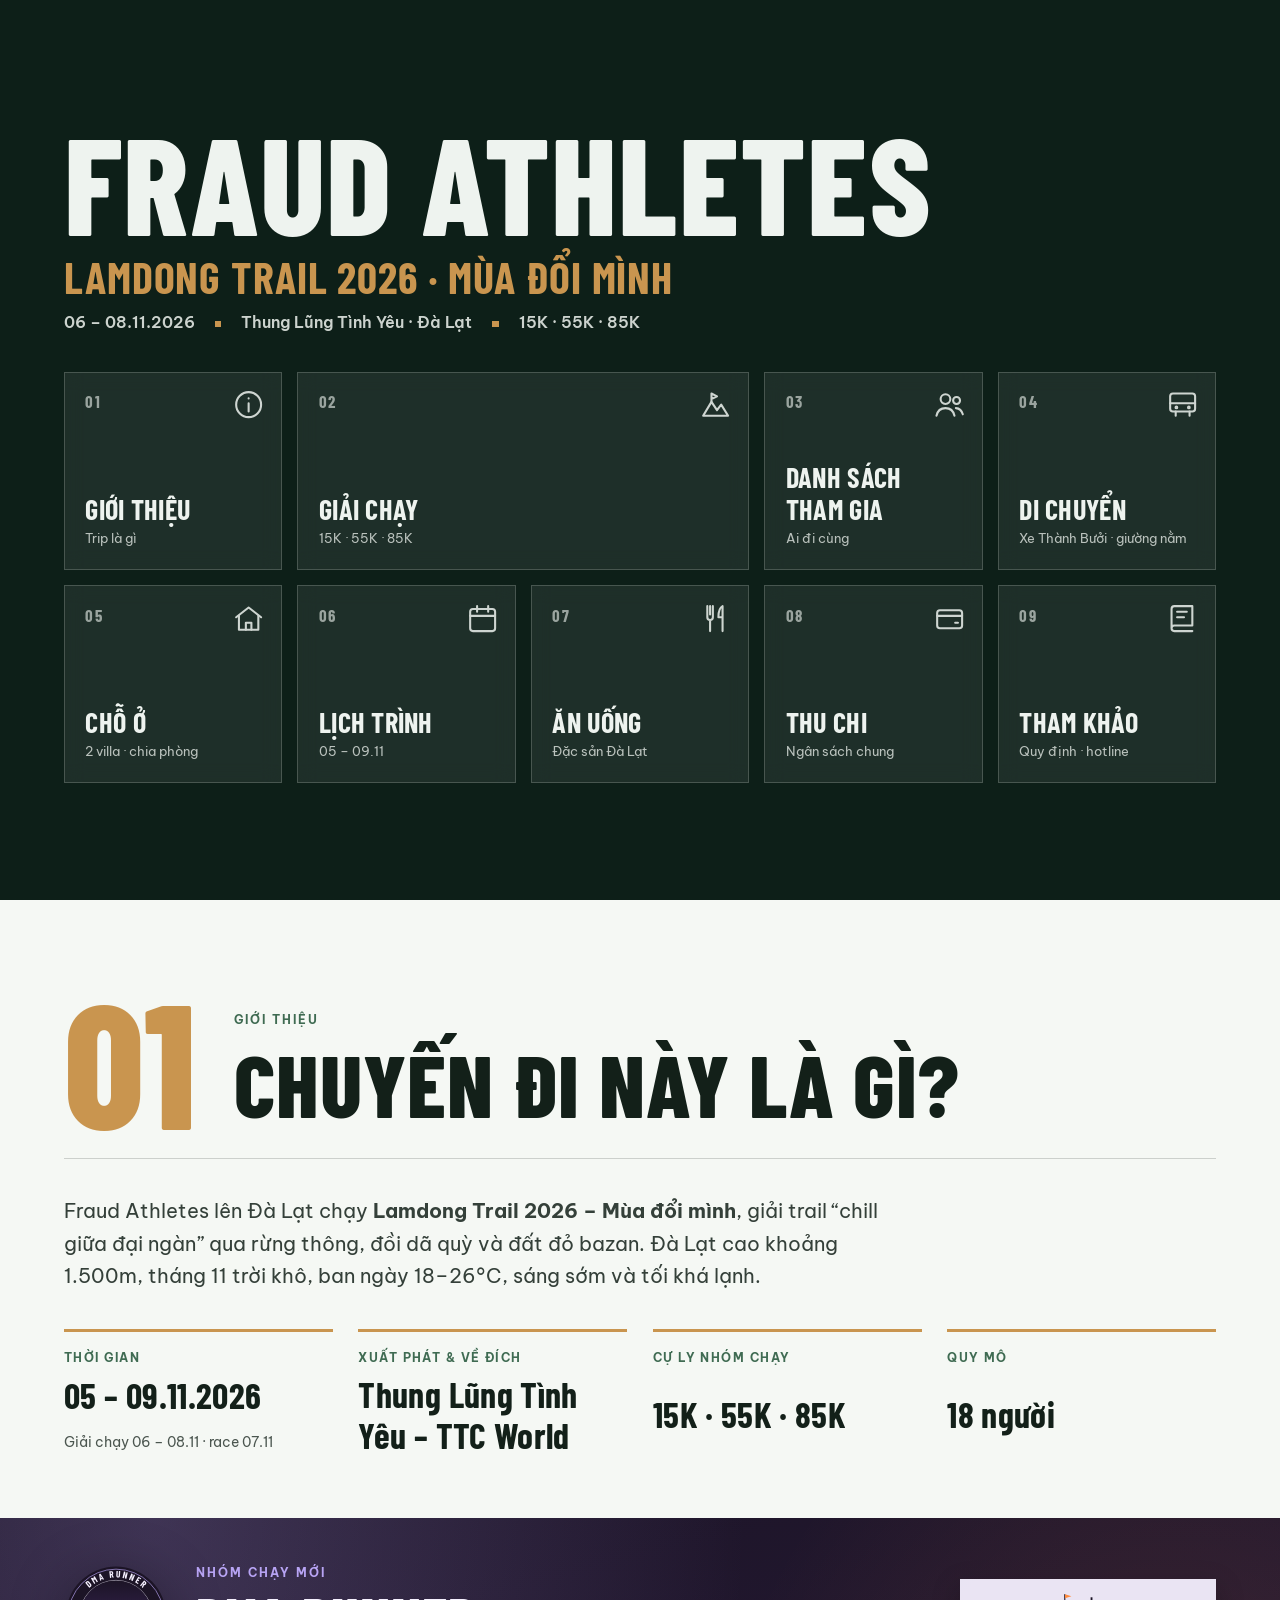
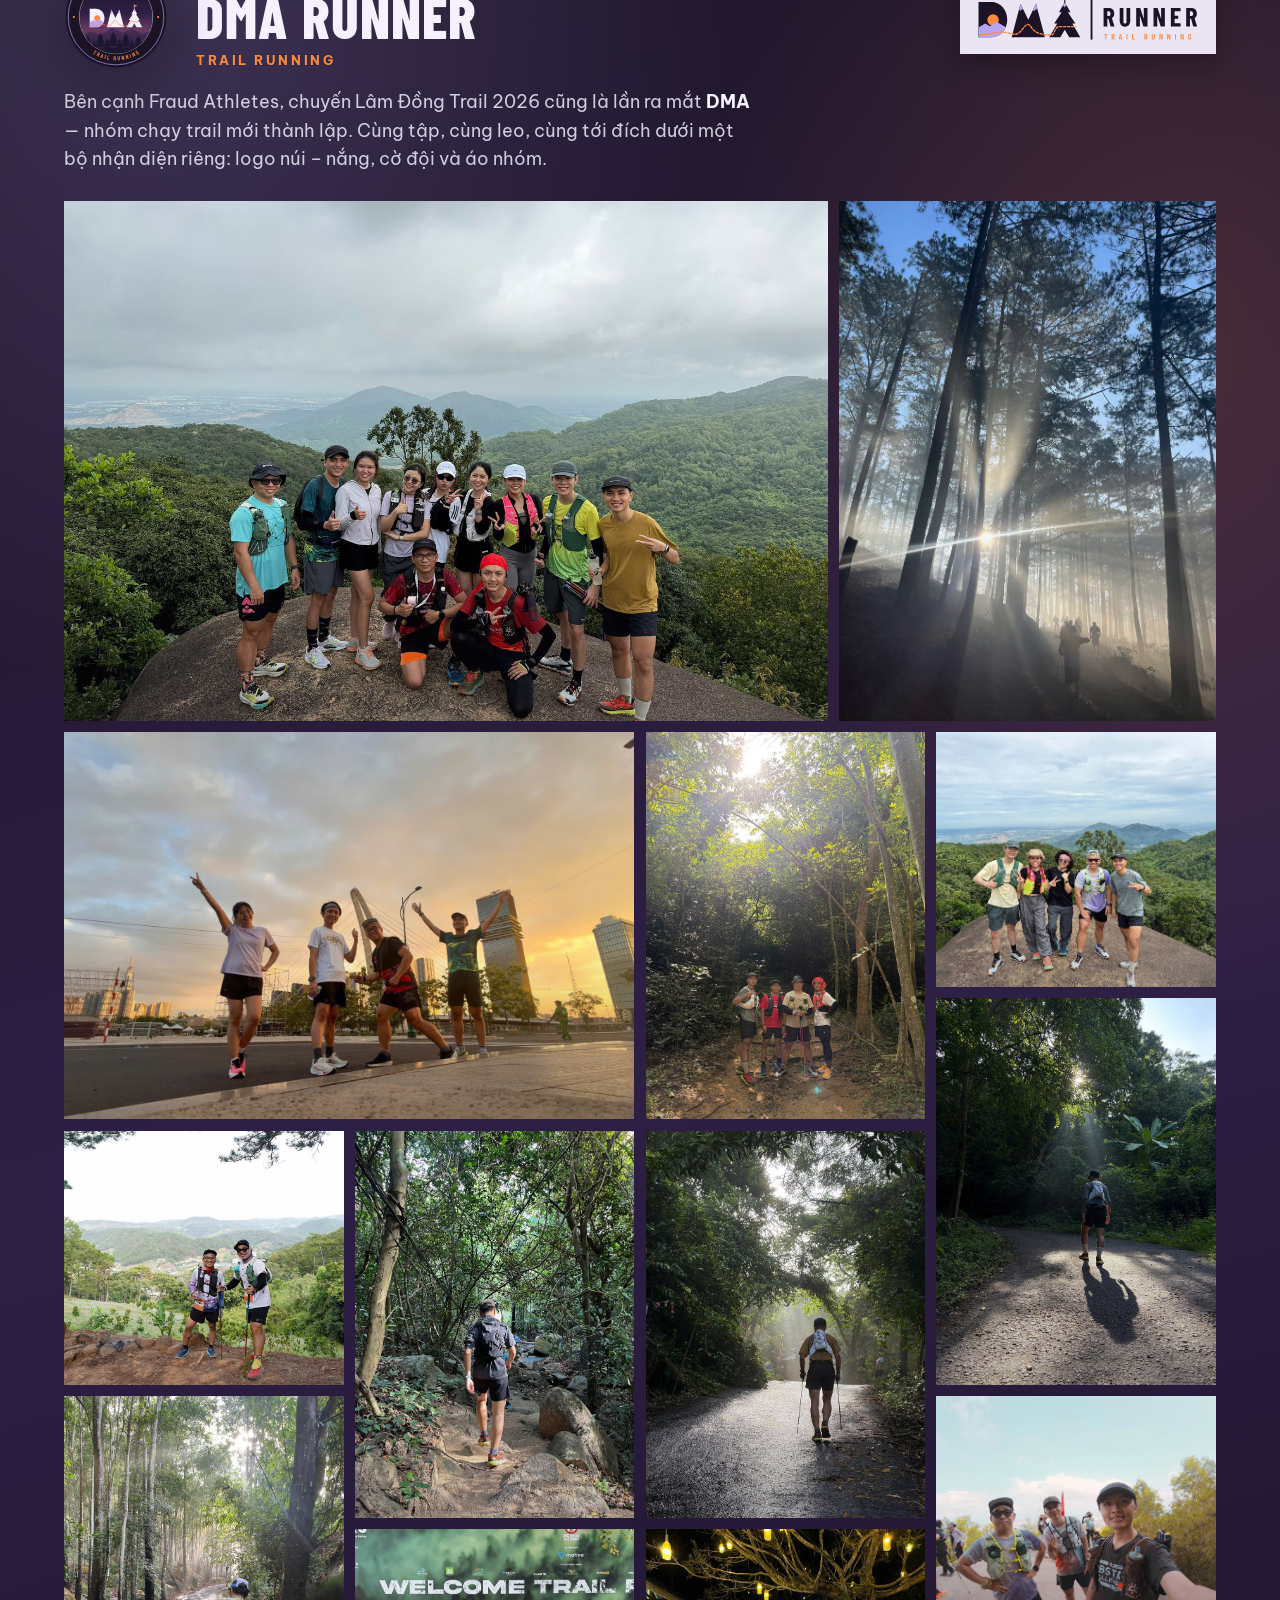
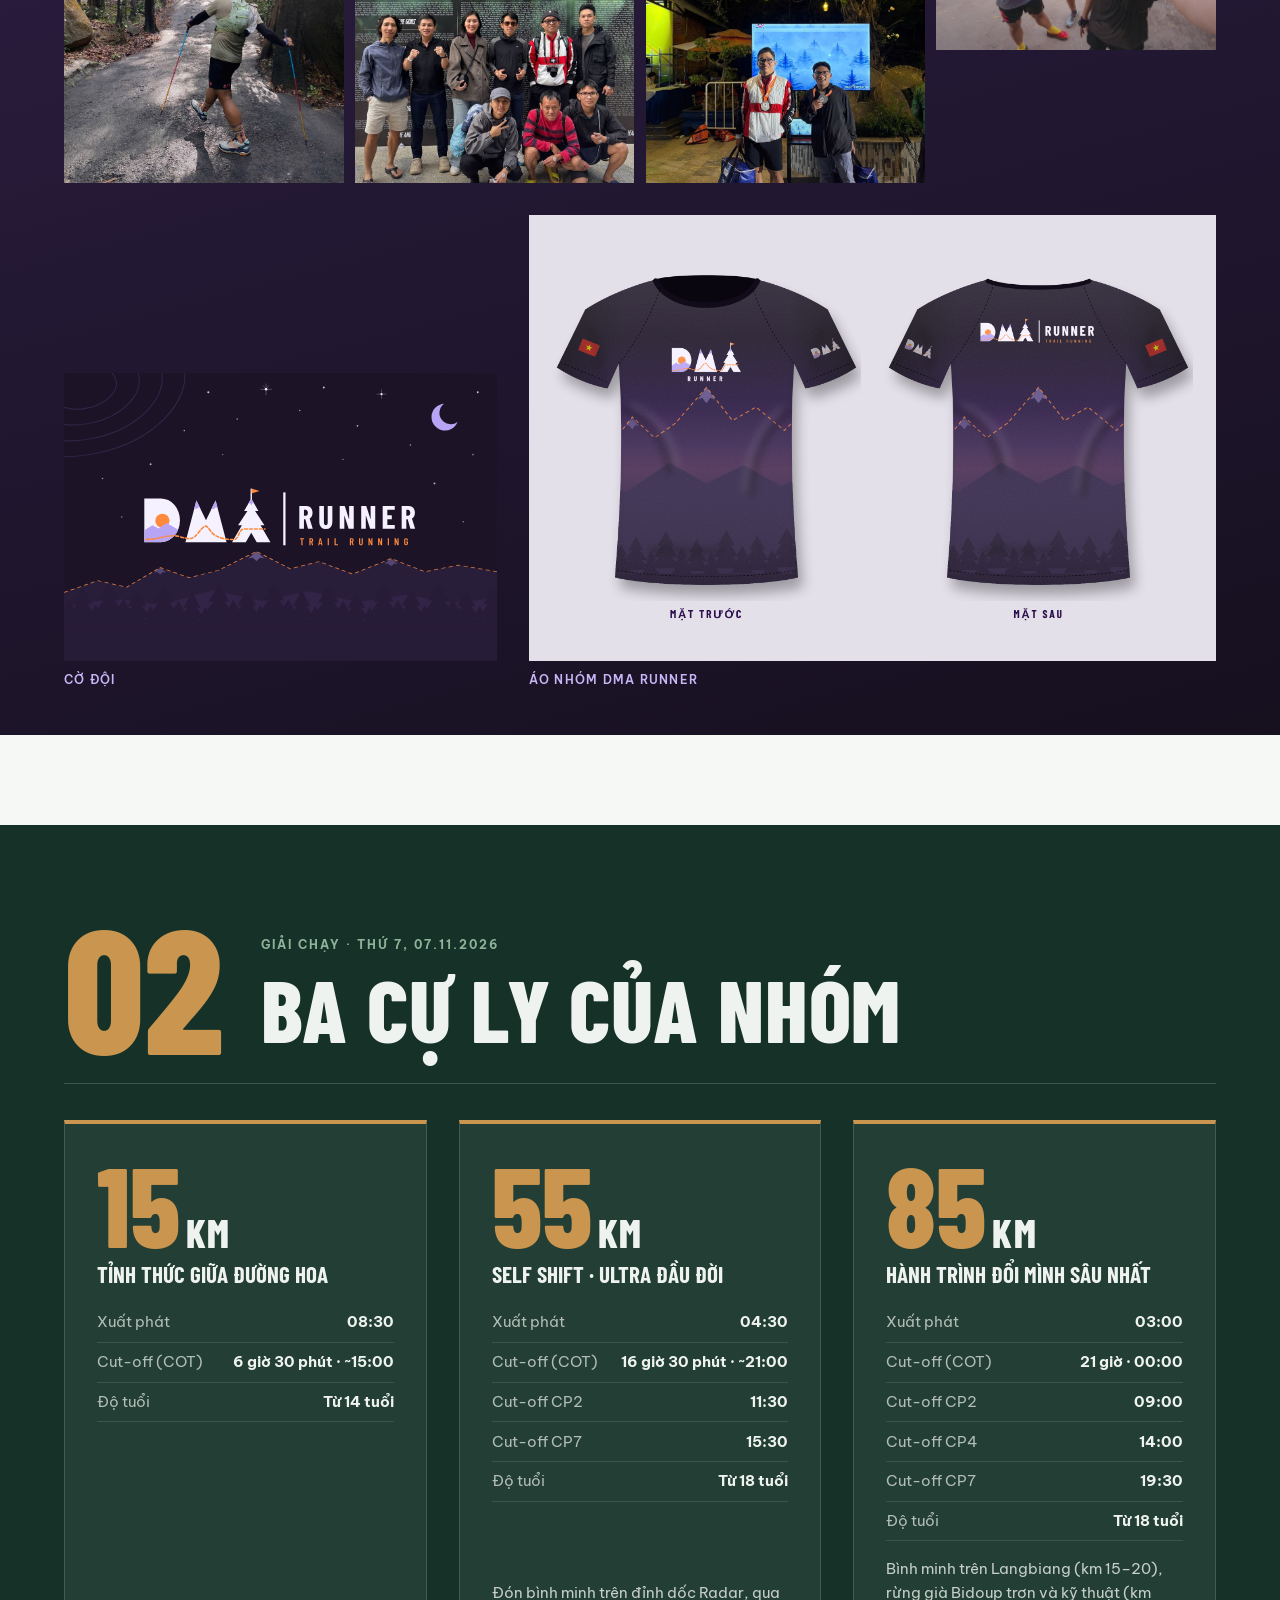
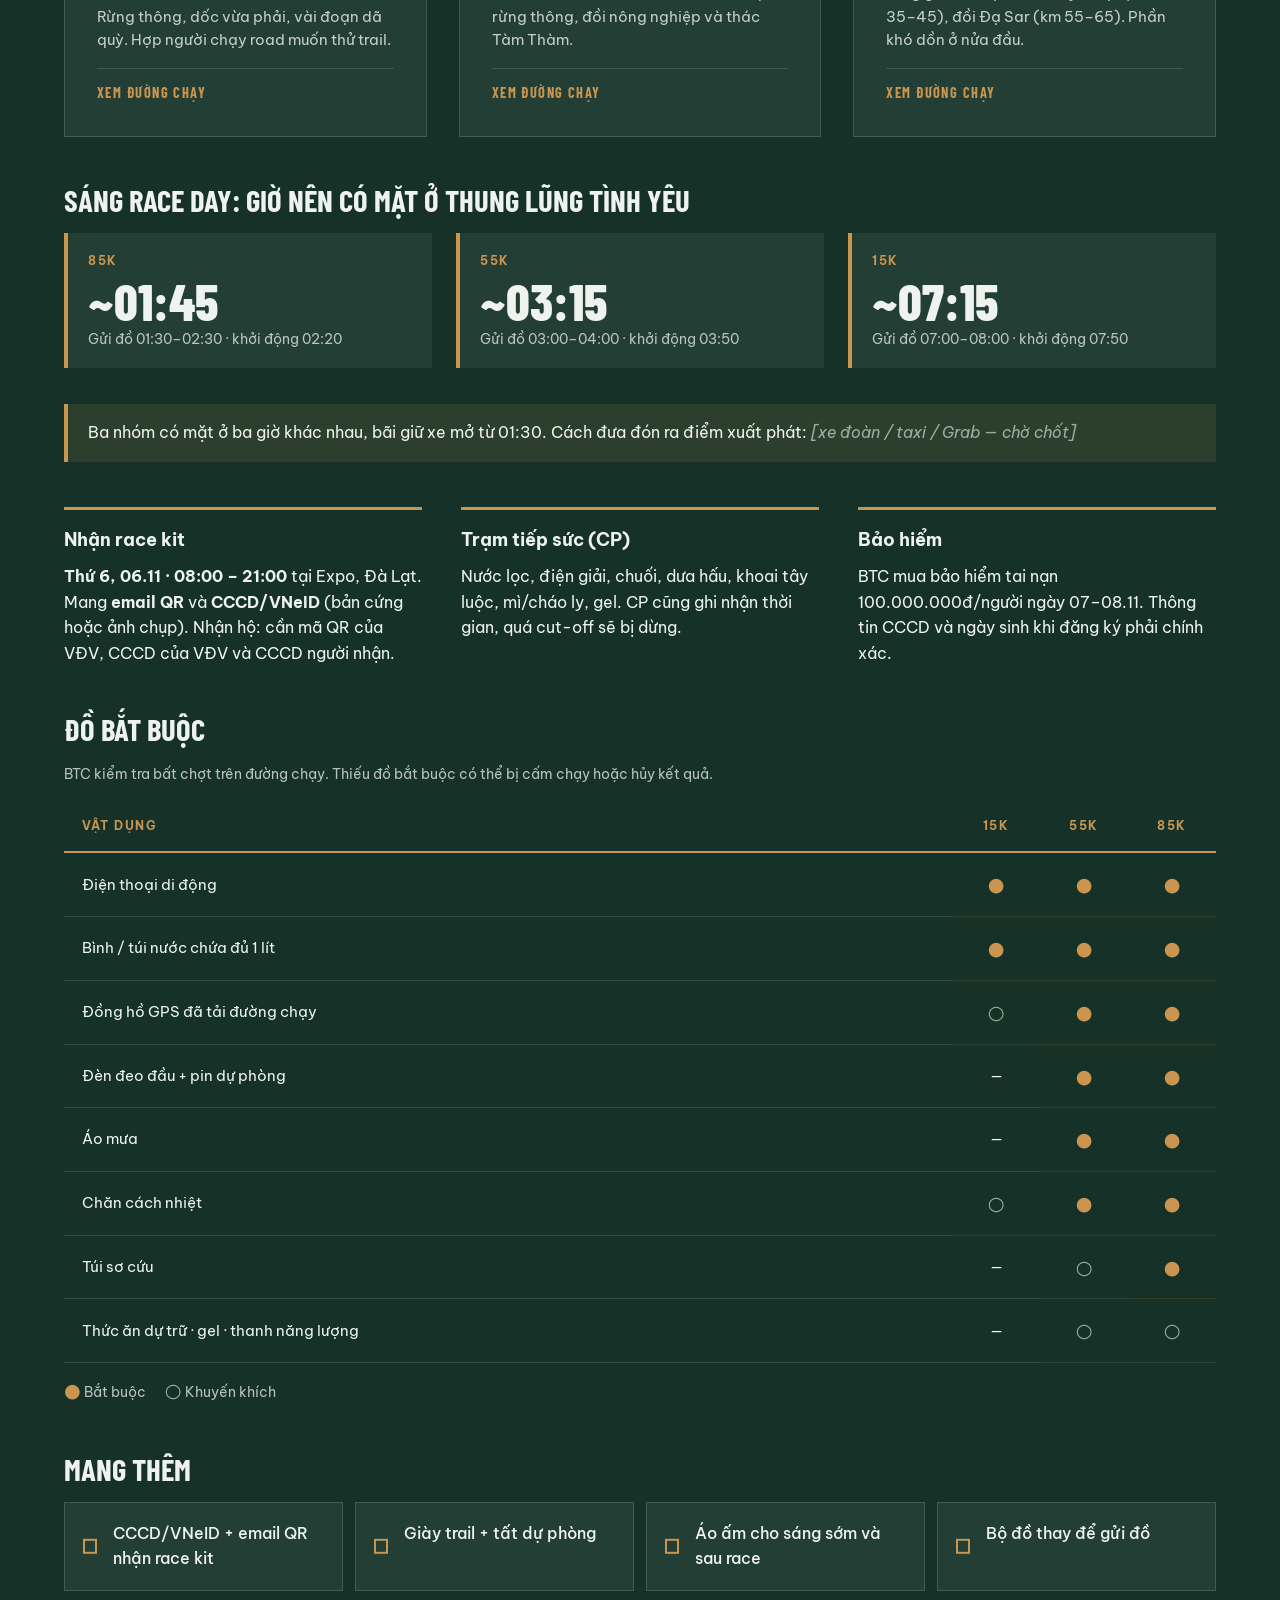
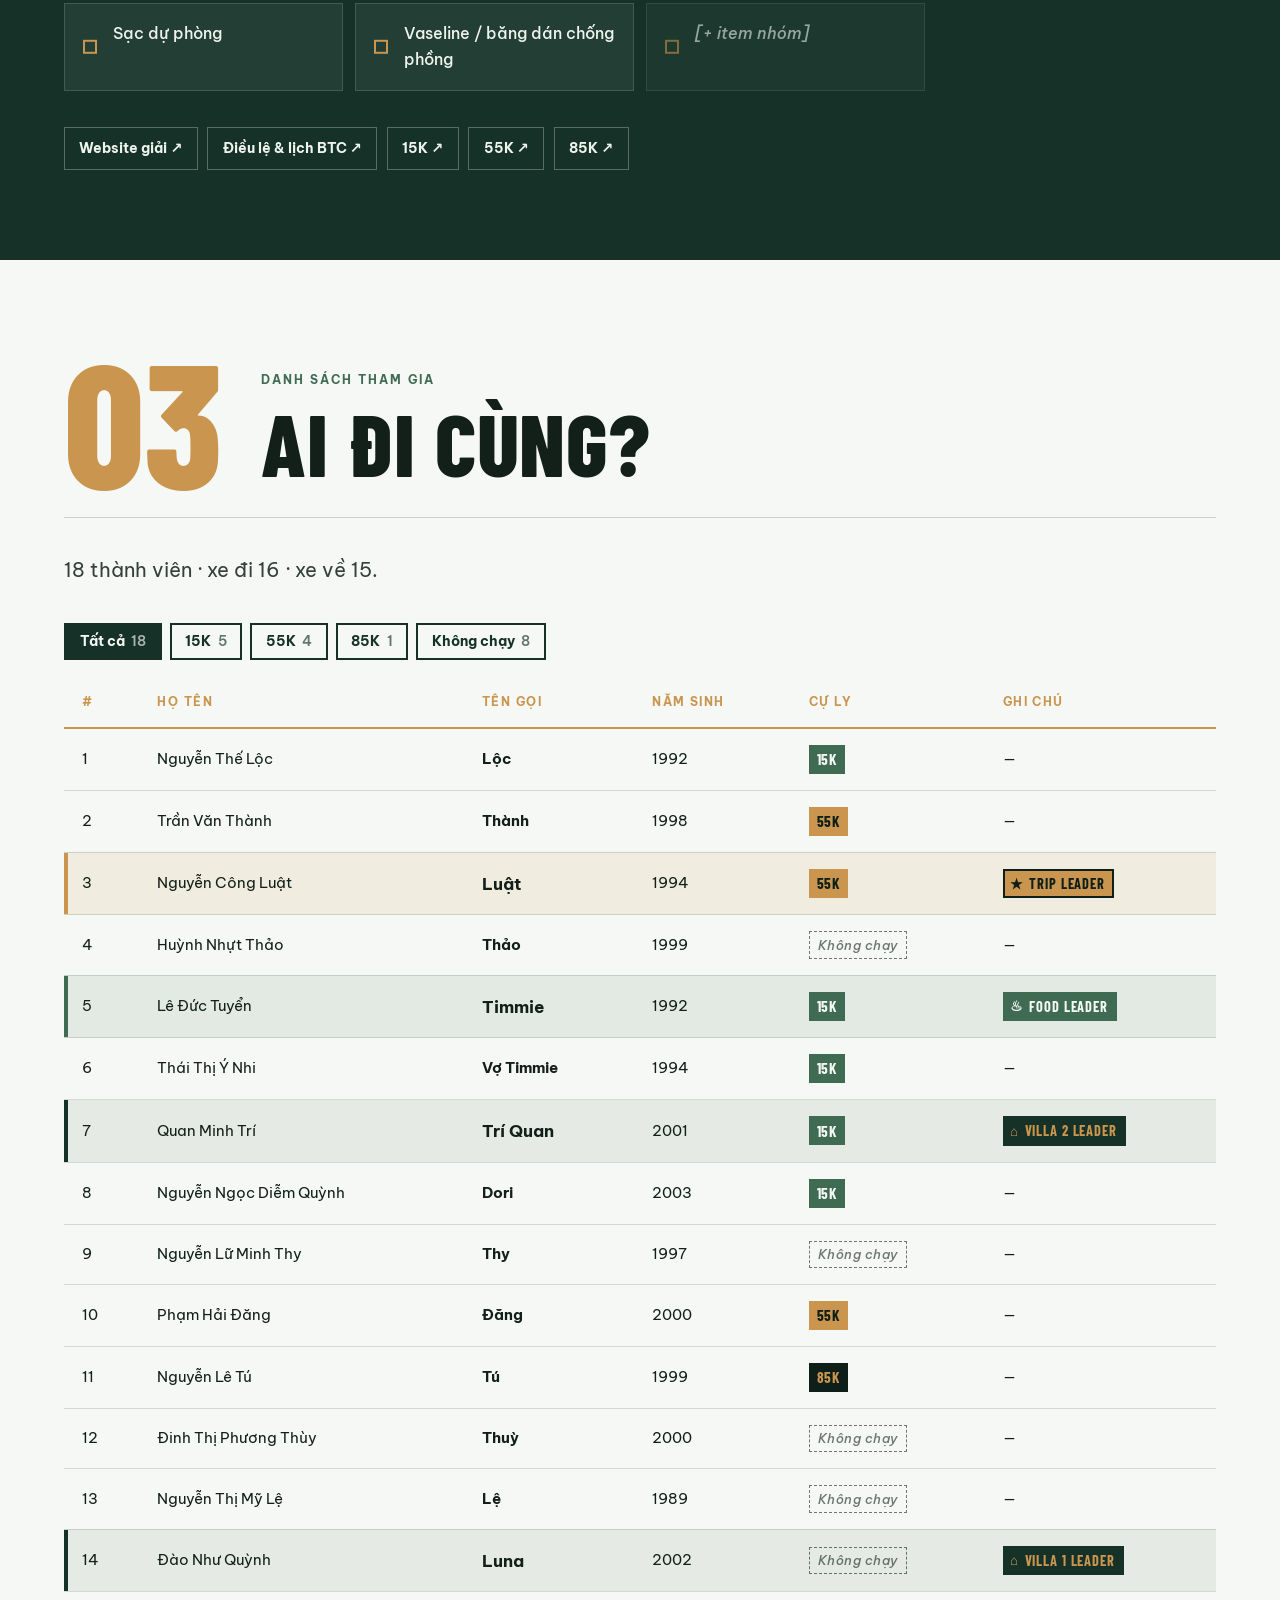
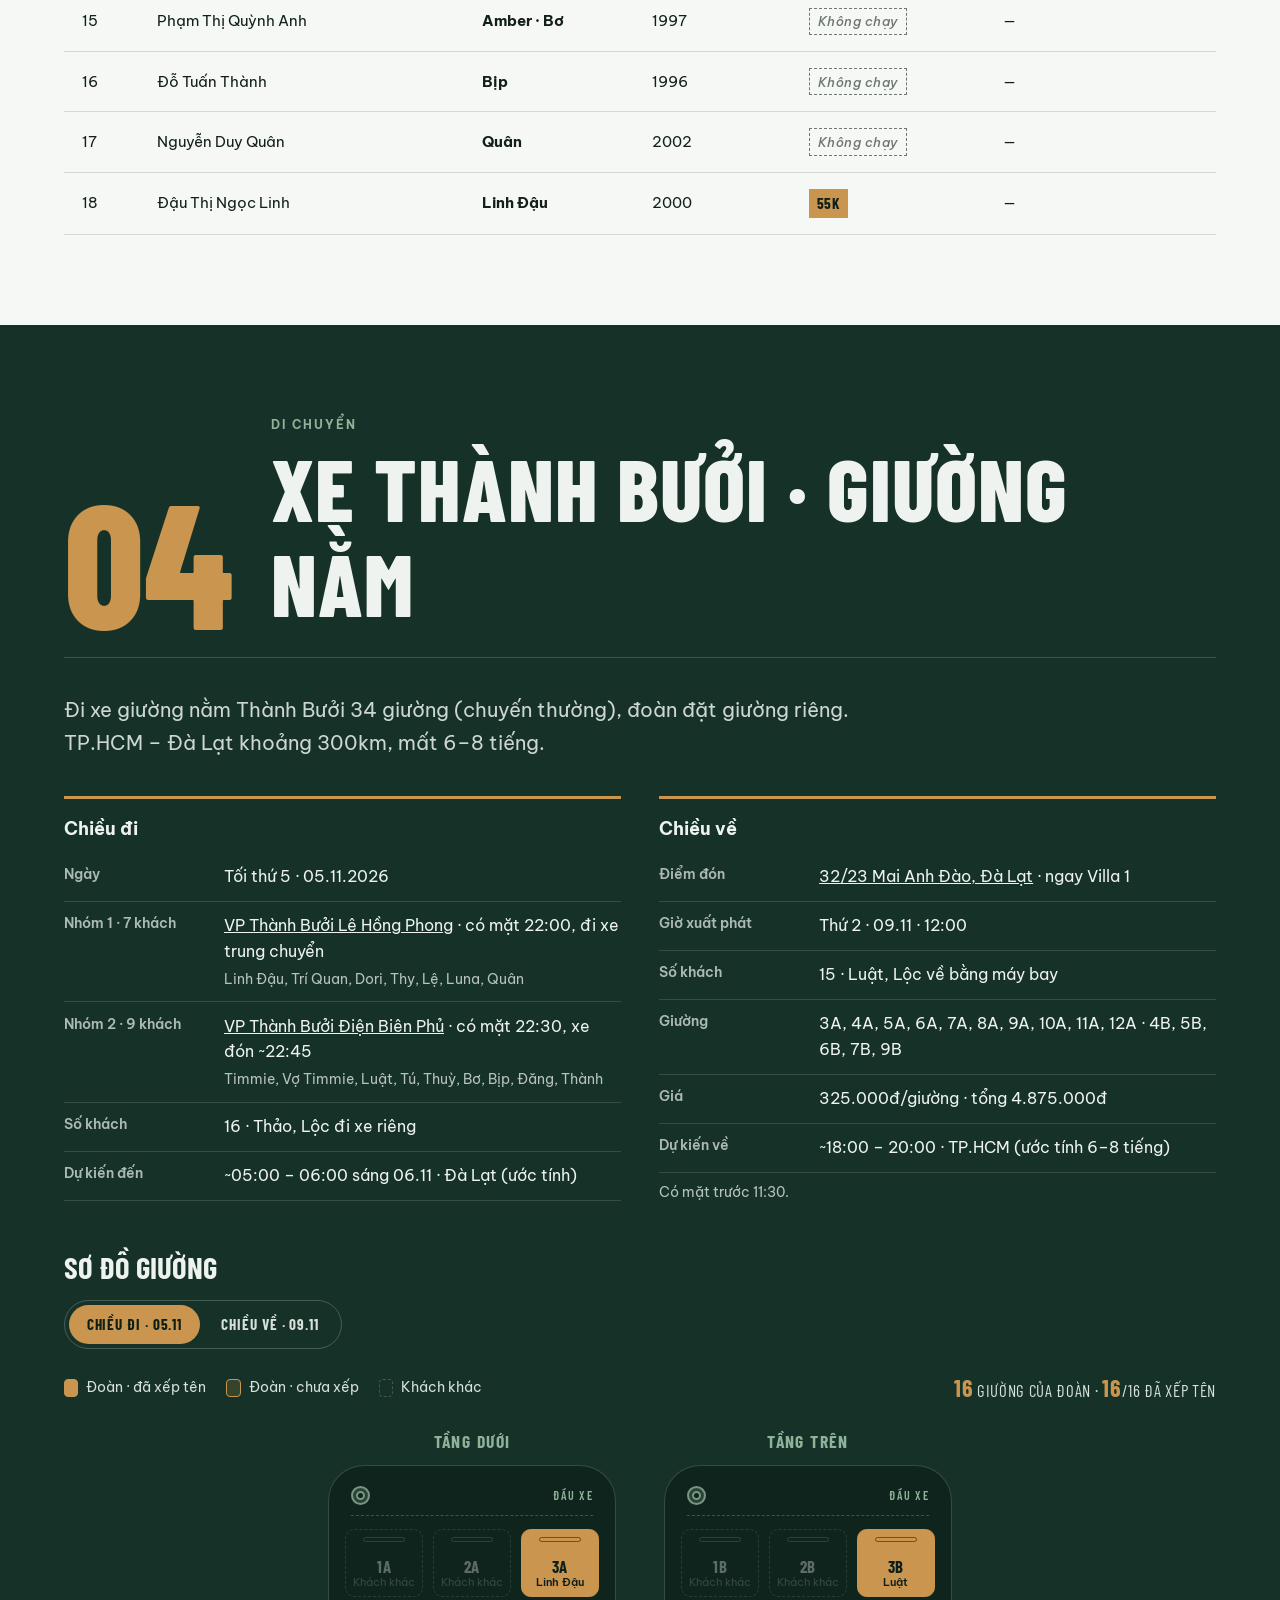
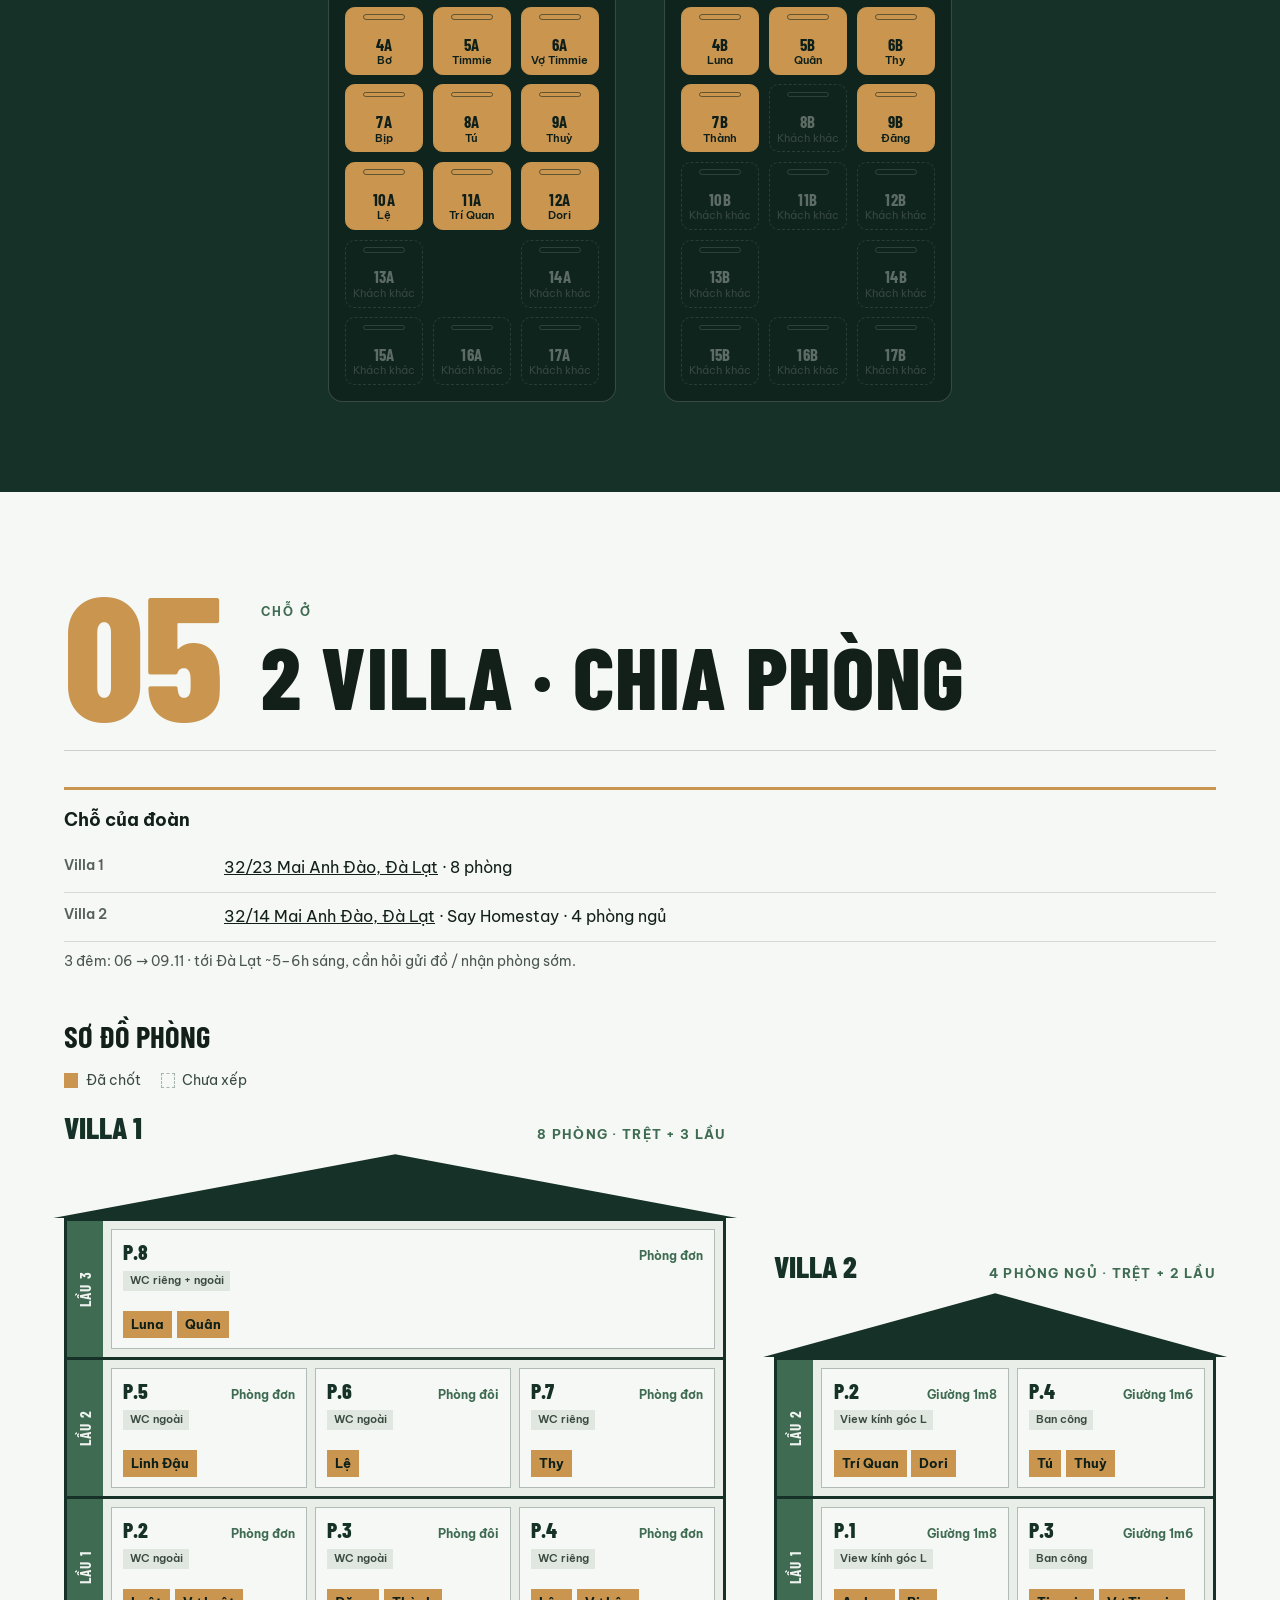
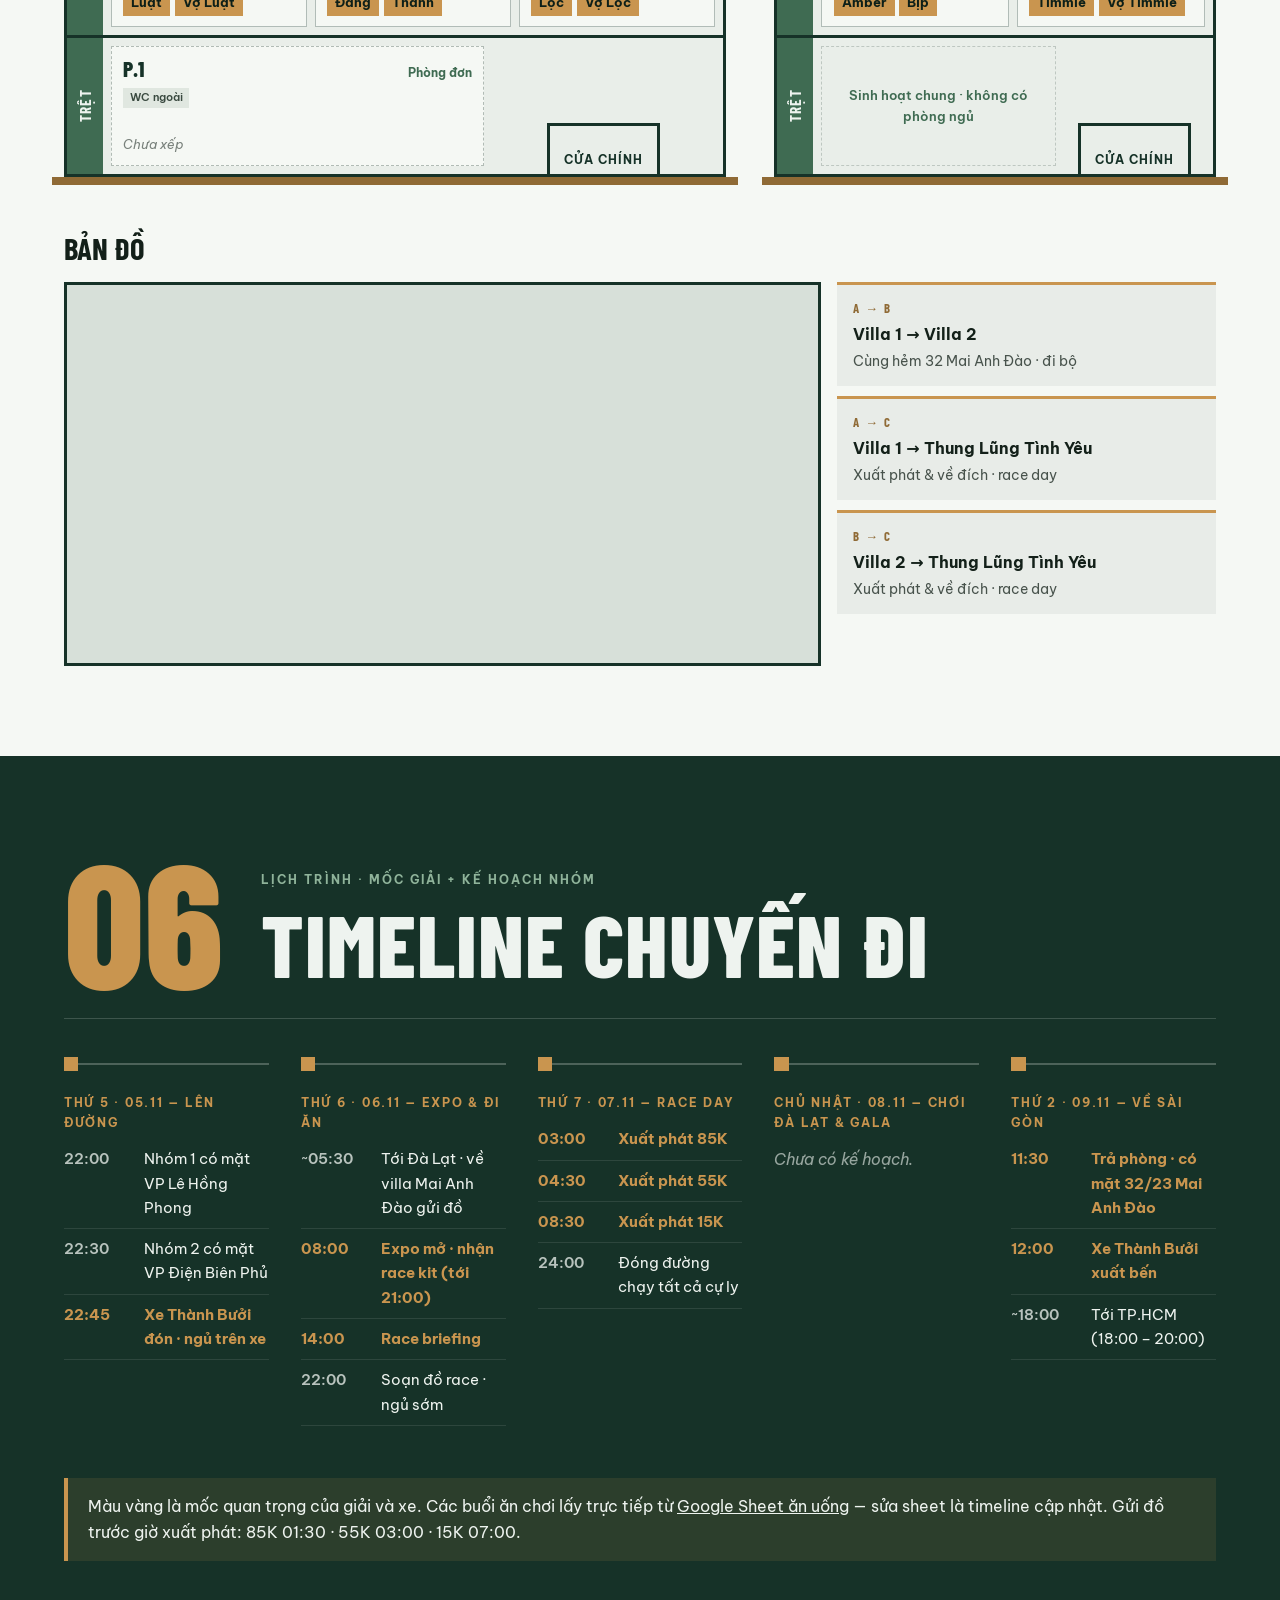
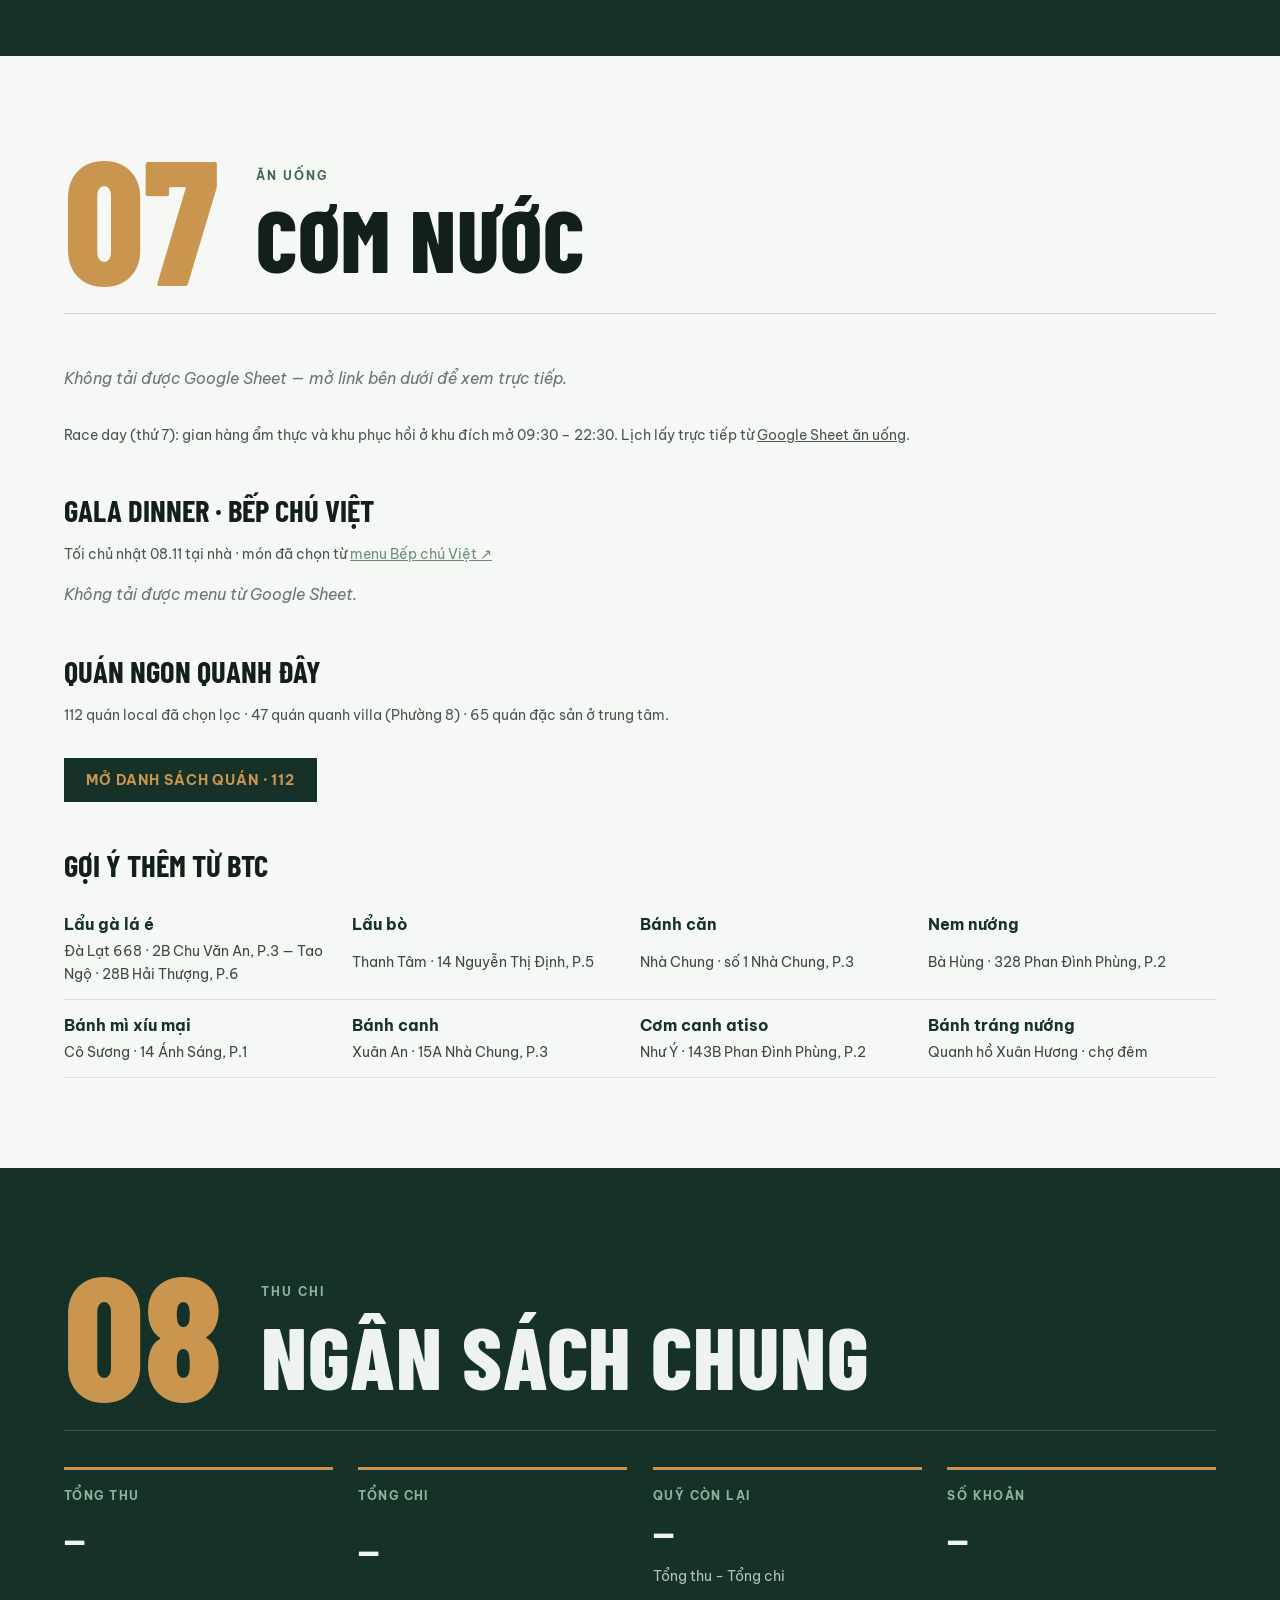
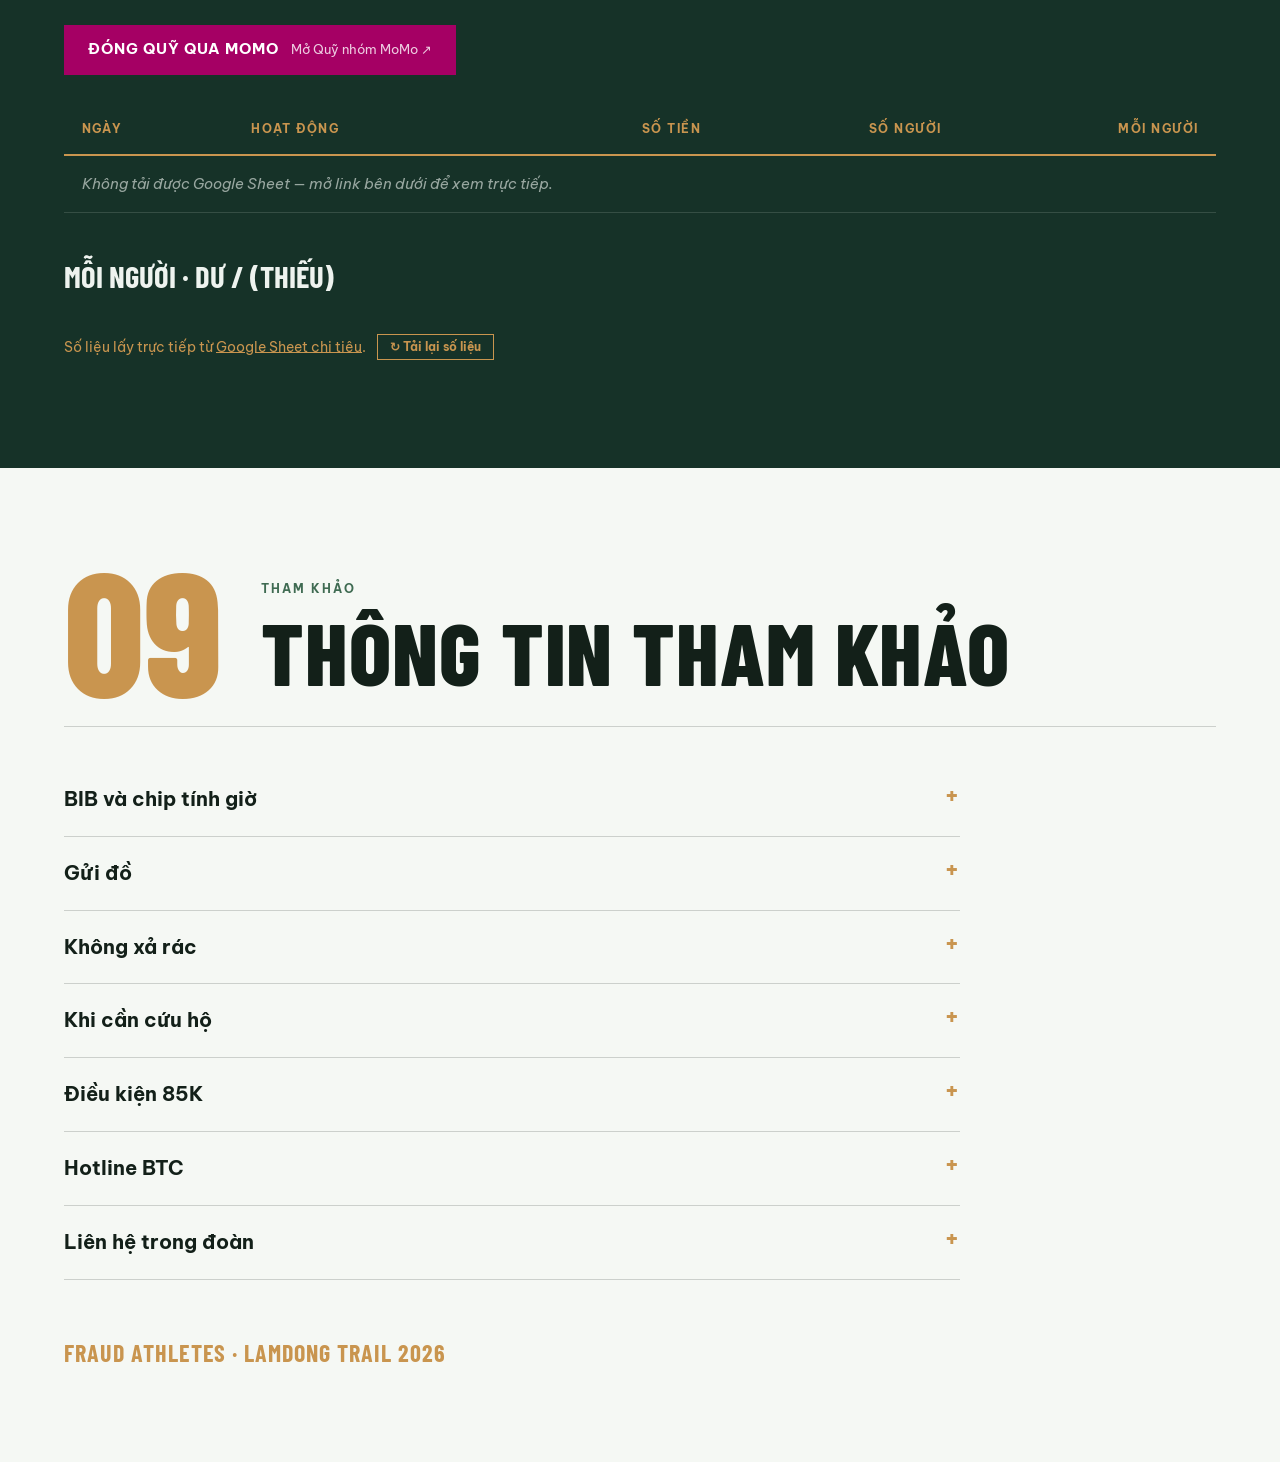
==== commit 7c10a8d3: "Move Le to seat 10A on both bus legs. Co-authored-by: Cursor <cursoragent@cursor.com>" ====
--- a/index.html
+++ b/index.html
@@ -32,7 +32,7 @@
       href="https://fonts.googleapis.com/css2?family=Barlow+Condensed:wght@600;700;800&family=Be+Vietnam+Pro:ital,wght@0,400;0,500;0,600;0,700;1,400&display=swap"
       rel="stylesheet"
     />
-    <link rel="stylesheet" href="./css/styles.css?v=202610231501" />
+    <link rel="stylesheet" href="./css/styles.css?v=202610240934" />
   </head>
   <body>
     <a class="skip-link" href="#menu">Tới menu</a>
@@ -554,7 +554,7 @@
                 <div><dt>Điểm đón</dt><dd><a href="https://www.google.com/maps/search/?api=1&amp;query=32%2F23+Mai+Anh+%C4%90%C3%A0o+%C4%90%C3%A0+L%E1%BA%A1t" target="_blank" rel="noopener">32/23 Mai Anh Đào, Đà Lạt</a> · ngay Villa 1</dd></div>
                 <div><dt>Giờ xuất phát</dt><dd>Thứ 2 · 09.11 · 12:00</dd></div>
                 <div><dt>Số khách</dt><dd>15 · Luật, Lộc về bằng máy bay</dd></div>
-                <div><dt>Giường</dt><dd>1A, 3A, 4A, 5A, 6A, 7A, 8A, 9A, 11A, 12A · 4B, 5B, 6B, 7B, 9B</dd></div>
+                <div><dt>Giường</dt><dd>3A, 4A, 5A, 6A, 7A, 8A, 9A, 10A, 11A, 12A · 4B, 5B, 6B, 7B, 9B</dd></div>
                 <div><dt>Giá</dt><dd>325.000đ/giường · tổng 4.875.000đ</dd></div>
                 <div><dt>Dự kiến về</dt><dd>~18:00 – 20:00 · TP.HCM (ước tính 6–8 tiếng)</dd></div>
               </dl>
@@ -950,17 +950,17 @@
       <span>Menu</span>
     </a>
 
-    <script src="./js/main.js?v=202610231501" defer></script>
-    <script src="./js/seats.js?v=202610231501" defer></script>
-    <script src="./js/rooms.js?v=202610231501" defer></script>
-    <script src="./js/sheet.js?v=202610231501" defer></script>
-    <script src="./js/budget.js?v=202610231501" defer></script>
-    <script src="./js/food.js?v=202610231501" defer></script>
-    <script src="./js/places.js?v=202610231501" defer></script>
-    <script src="./js/members.js?v=202610231501" defer></script>
-    <script src="./js/gear.js?v=202610231501" defer></script>
-    <script src="./js/home-video.js?v=202610231501" defer></script>
-    <script src="./js/weather.js?v=202610231501" defer></script>
-    <script src="./js/course-map.js?v=202610231501" defer></script>
+    <script src="./js/main.js?v=202610240934" defer></script>
+    <script src="./js/seats.js?v=202610240934" defer></script>
+    <script src="./js/rooms.js?v=202610240934" defer></script>
+    <script src="./js/sheet.js?v=202610240934" defer></script>
+    <script src="./js/budget.js?v=202610240934" defer></script>
+    <script src="./js/food.js?v=202610240934" defer></script>
+    <script src="./js/places.js?v=202610240934" defer></script>
+    <script src="./js/members.js?v=202610240934" defer></script>
+    <script src="./js/gear.js?v=202610240934" defer></script>
+    <script src="./js/home-video.js?v=202610240934" defer></script>
+    <script src="./js/weather.js?v=202610240934" defer></script>
+    <script src="./js/course-map.js?v=202610240934" defer></script>
   </body>
 </html>
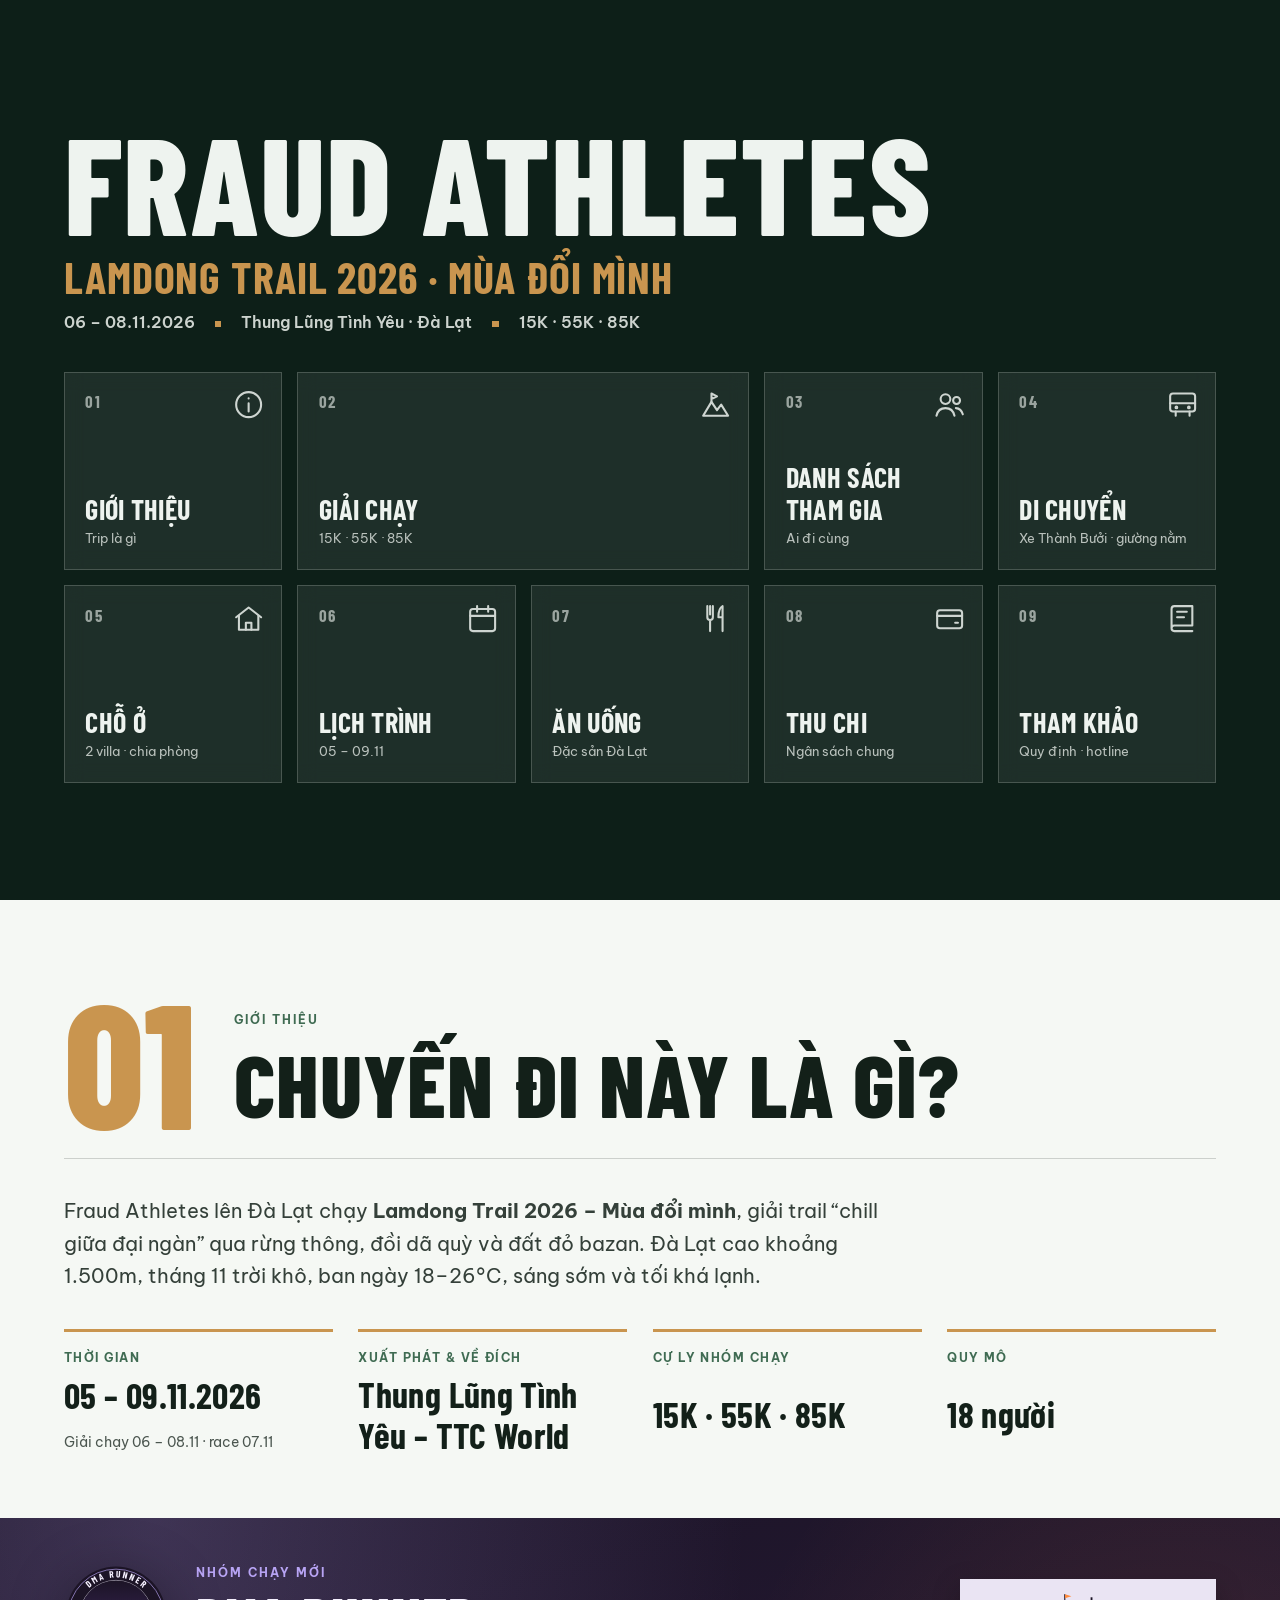
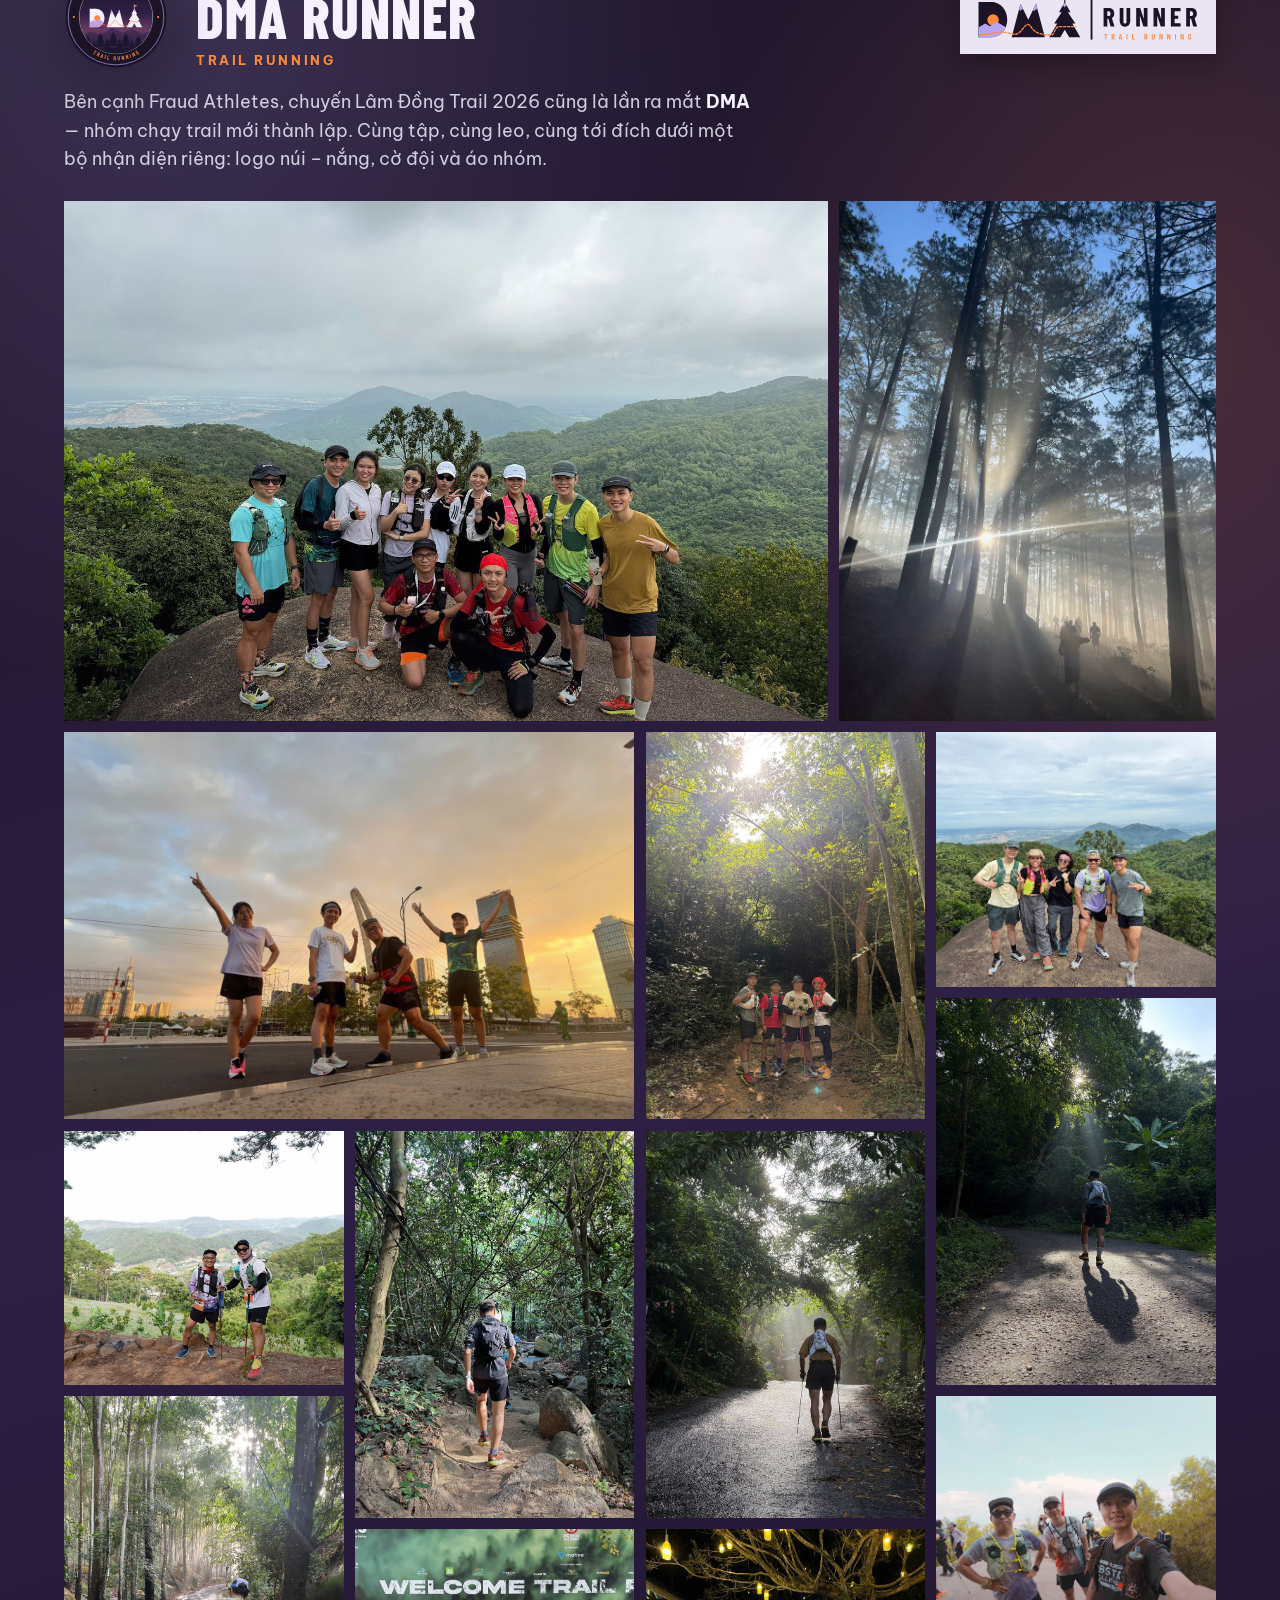
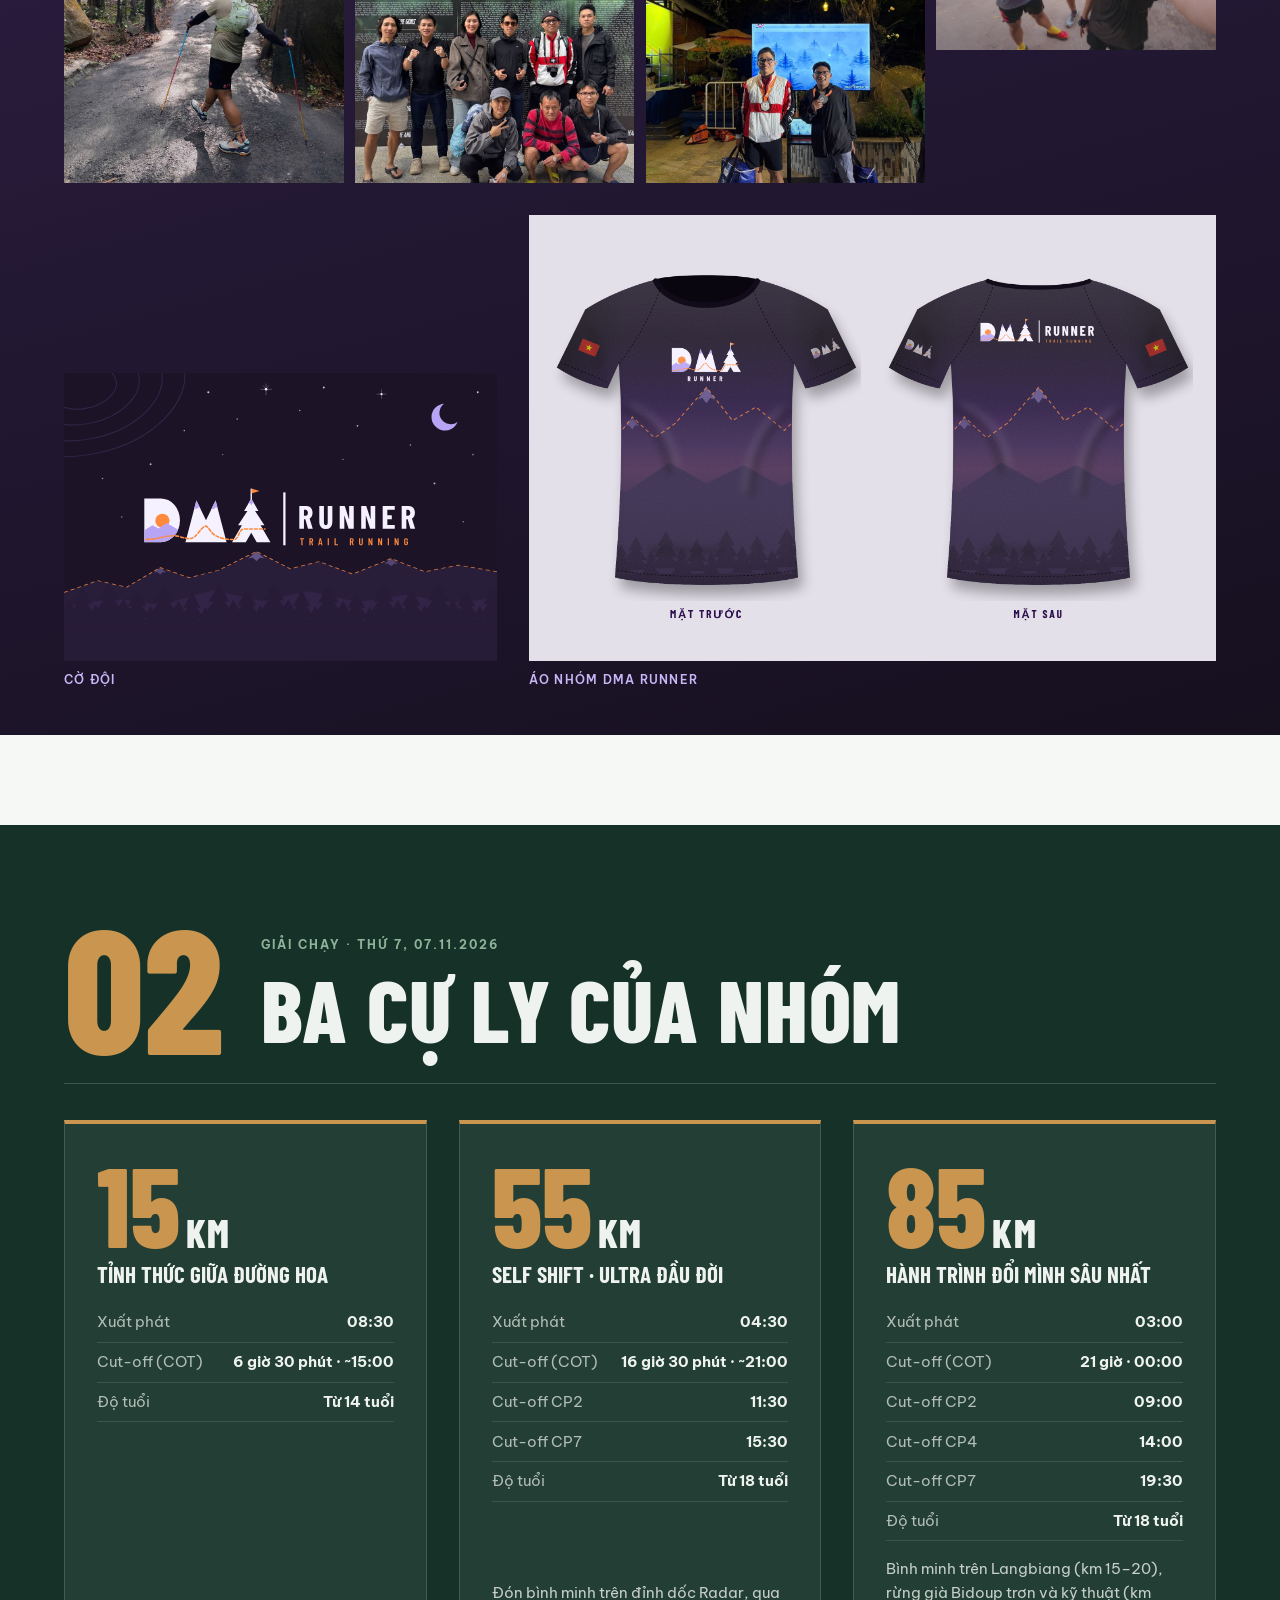
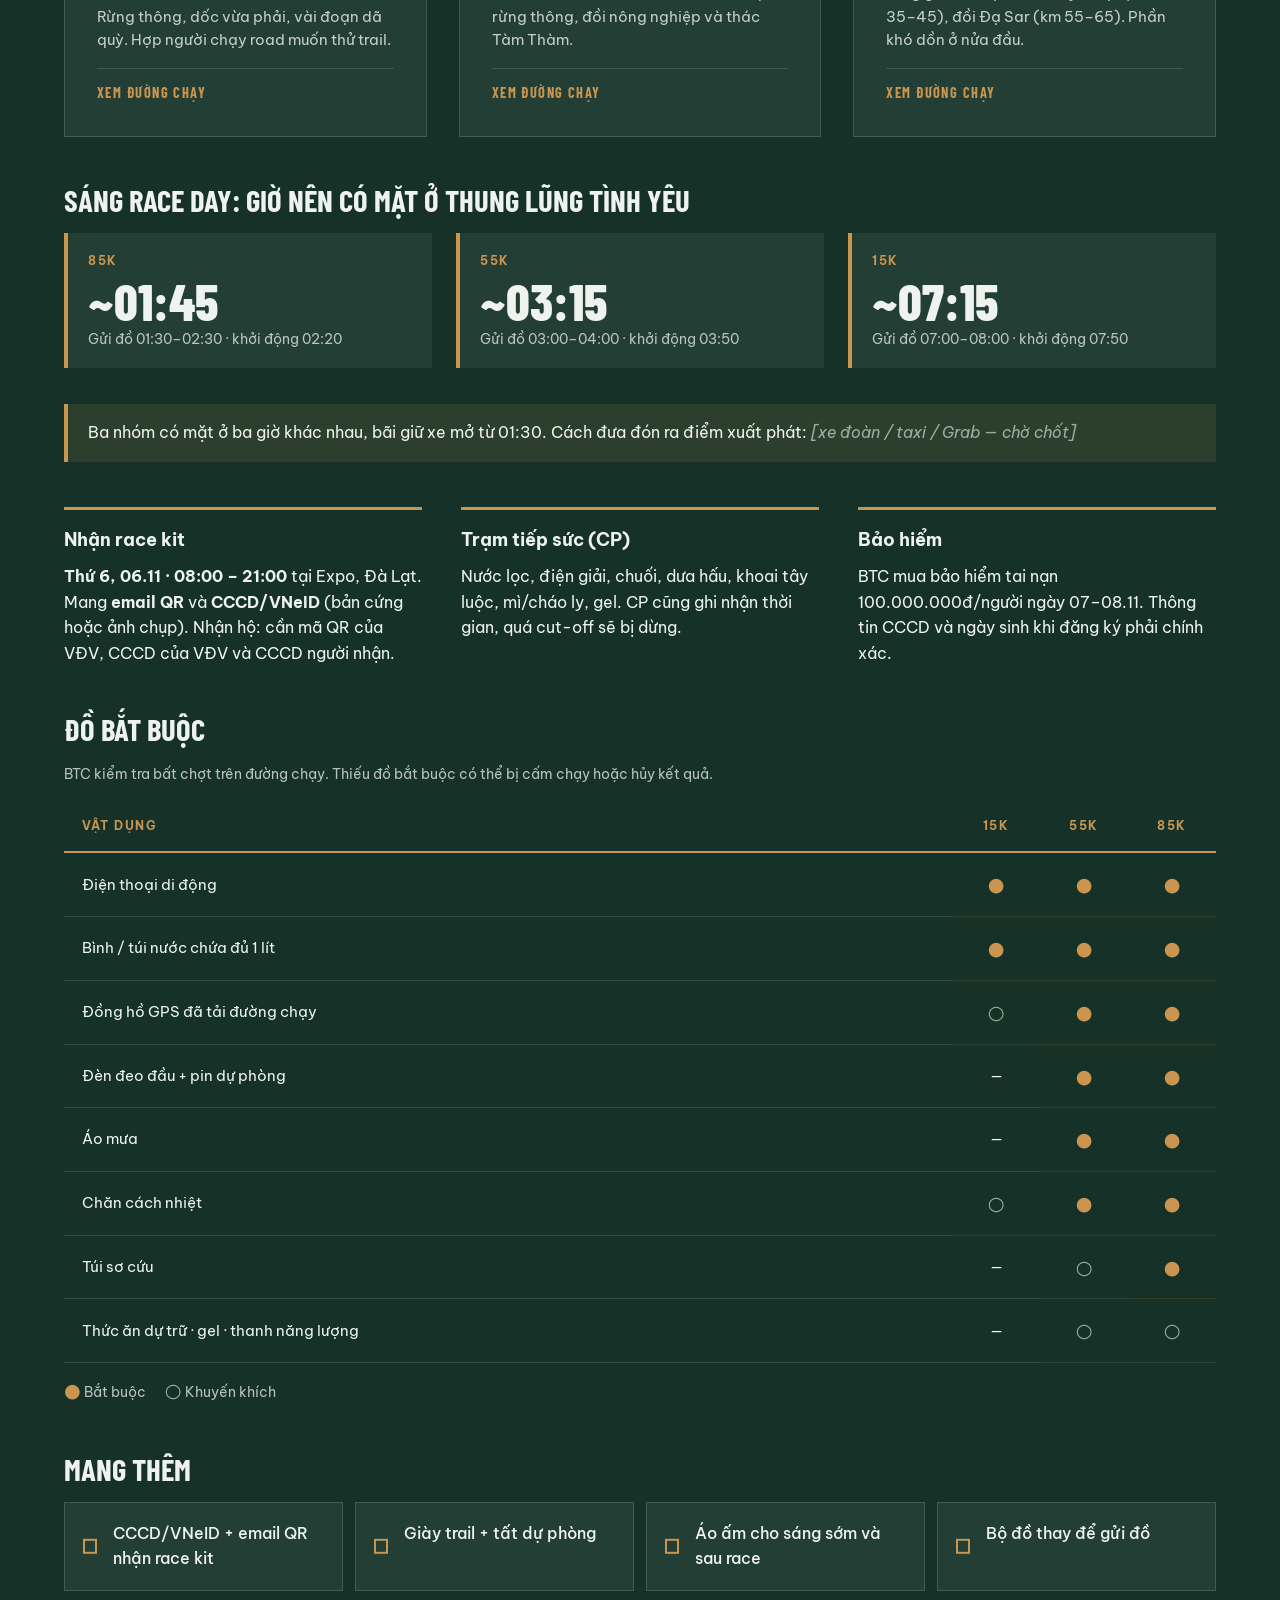
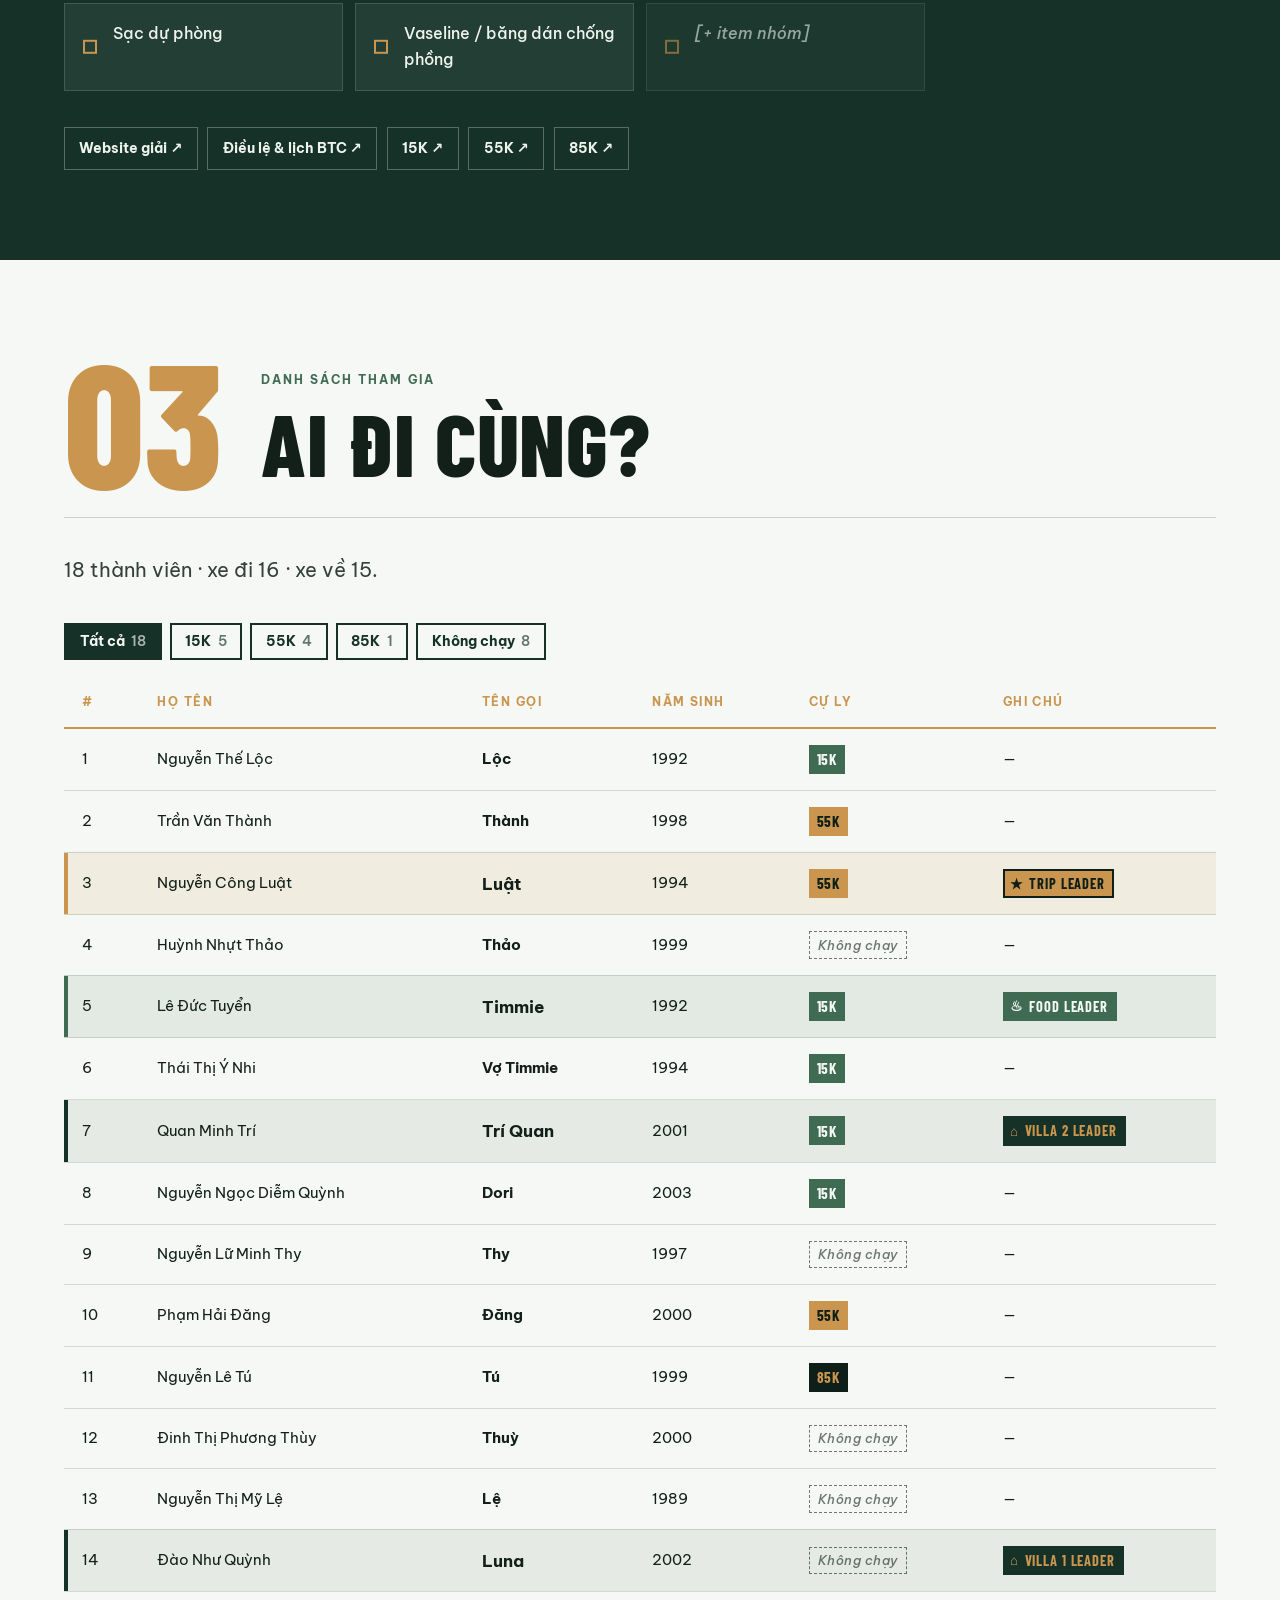
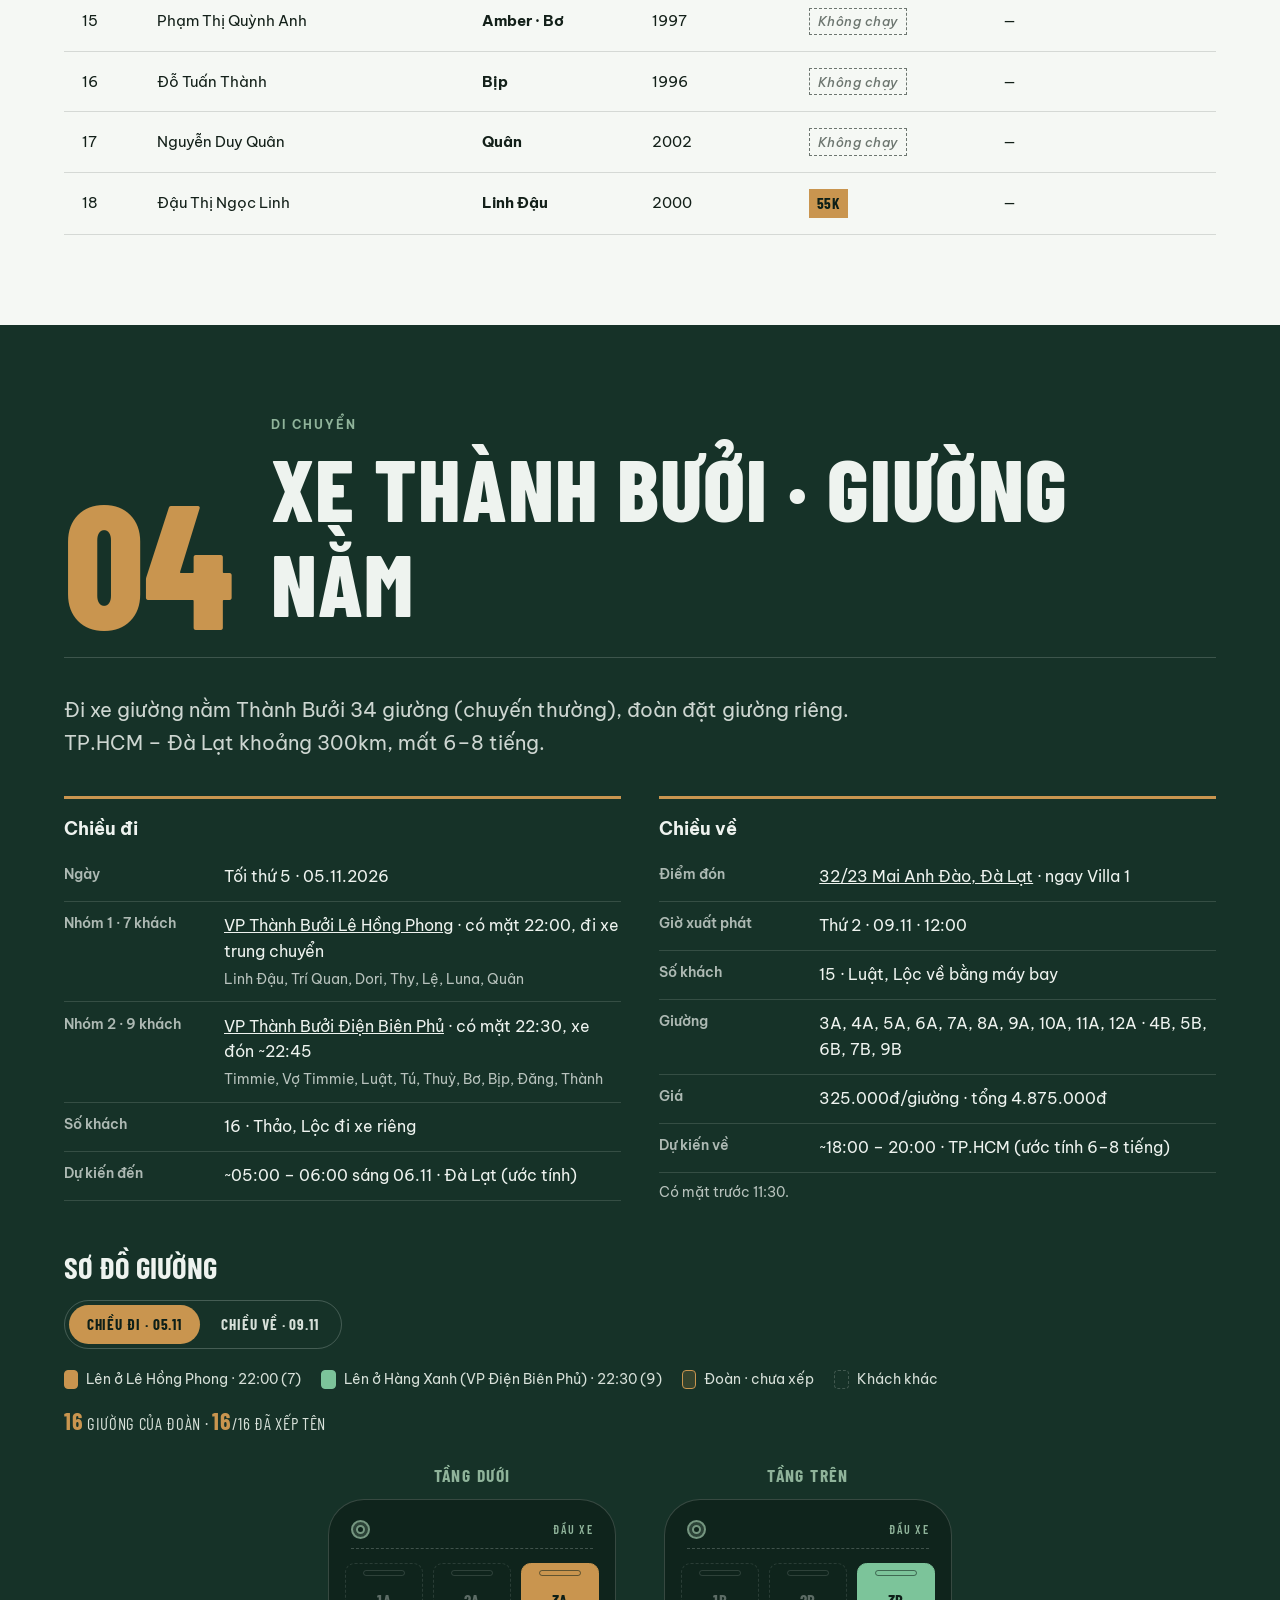
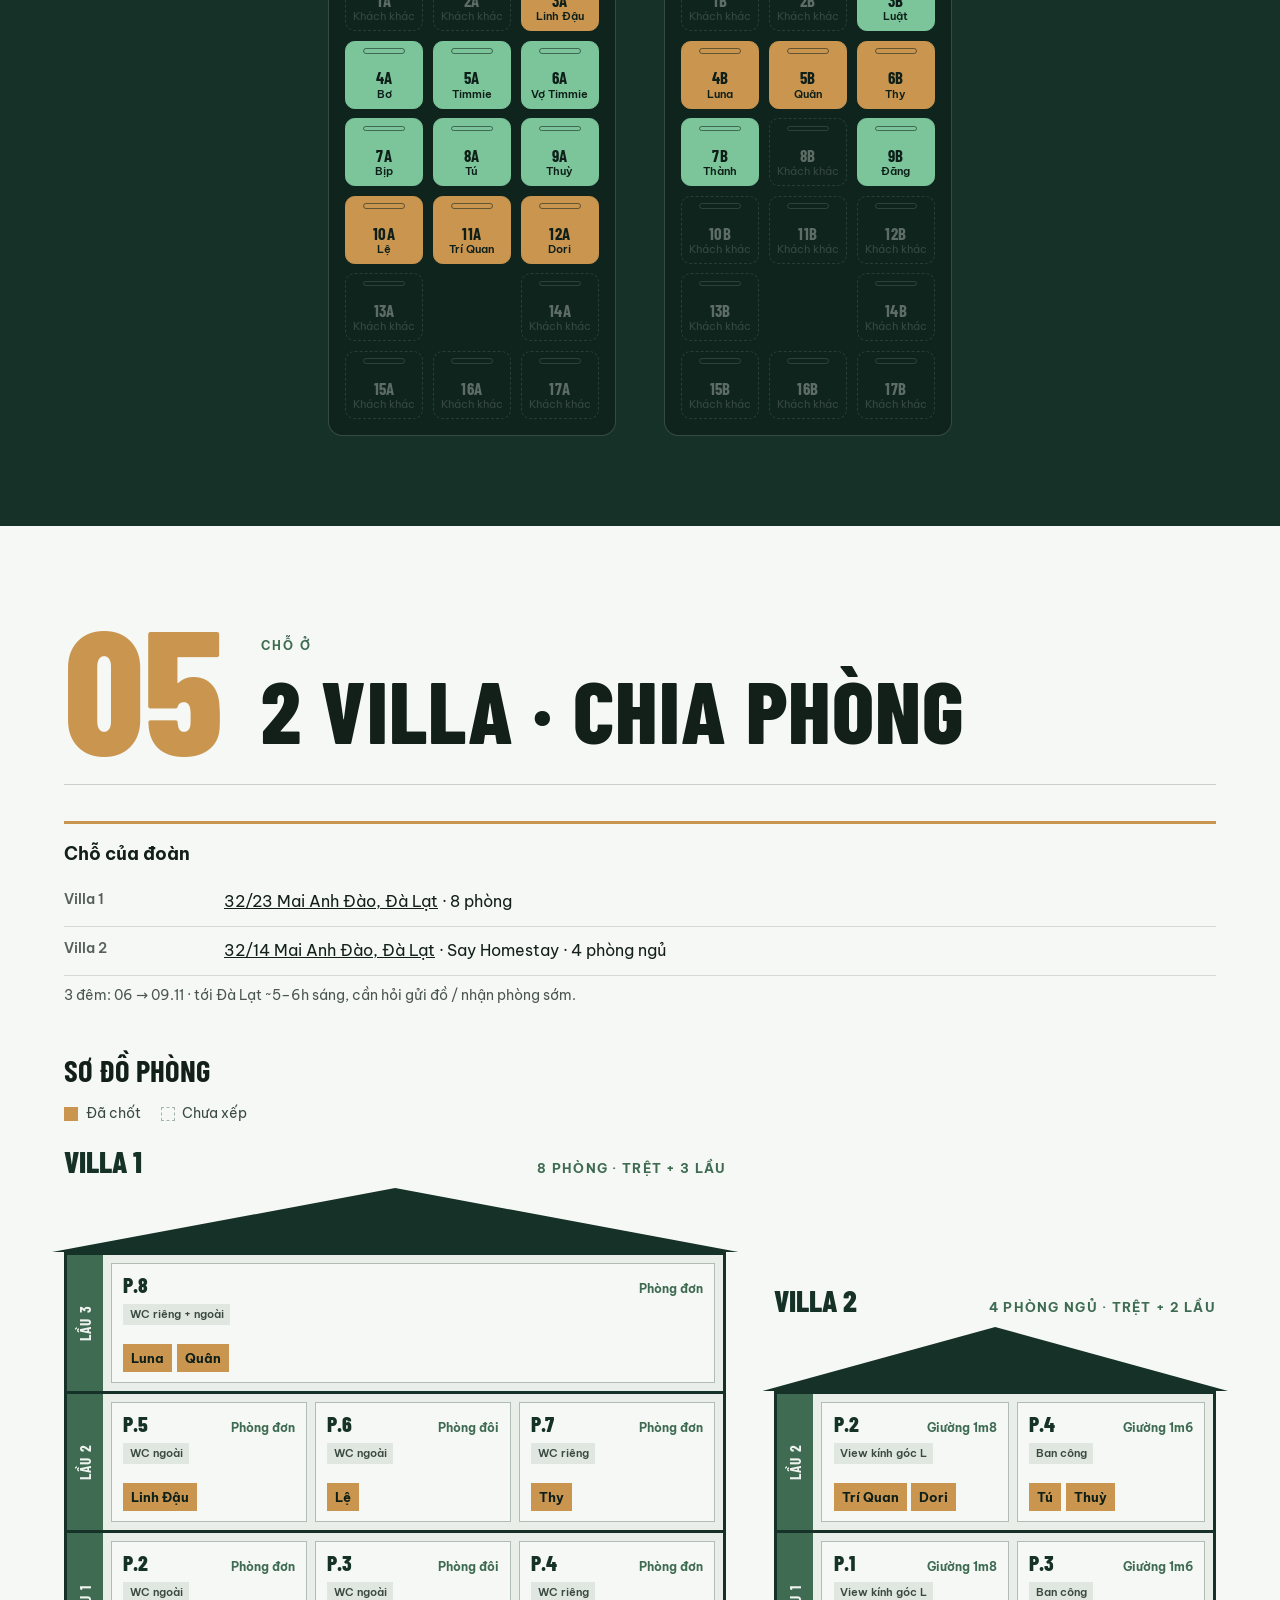
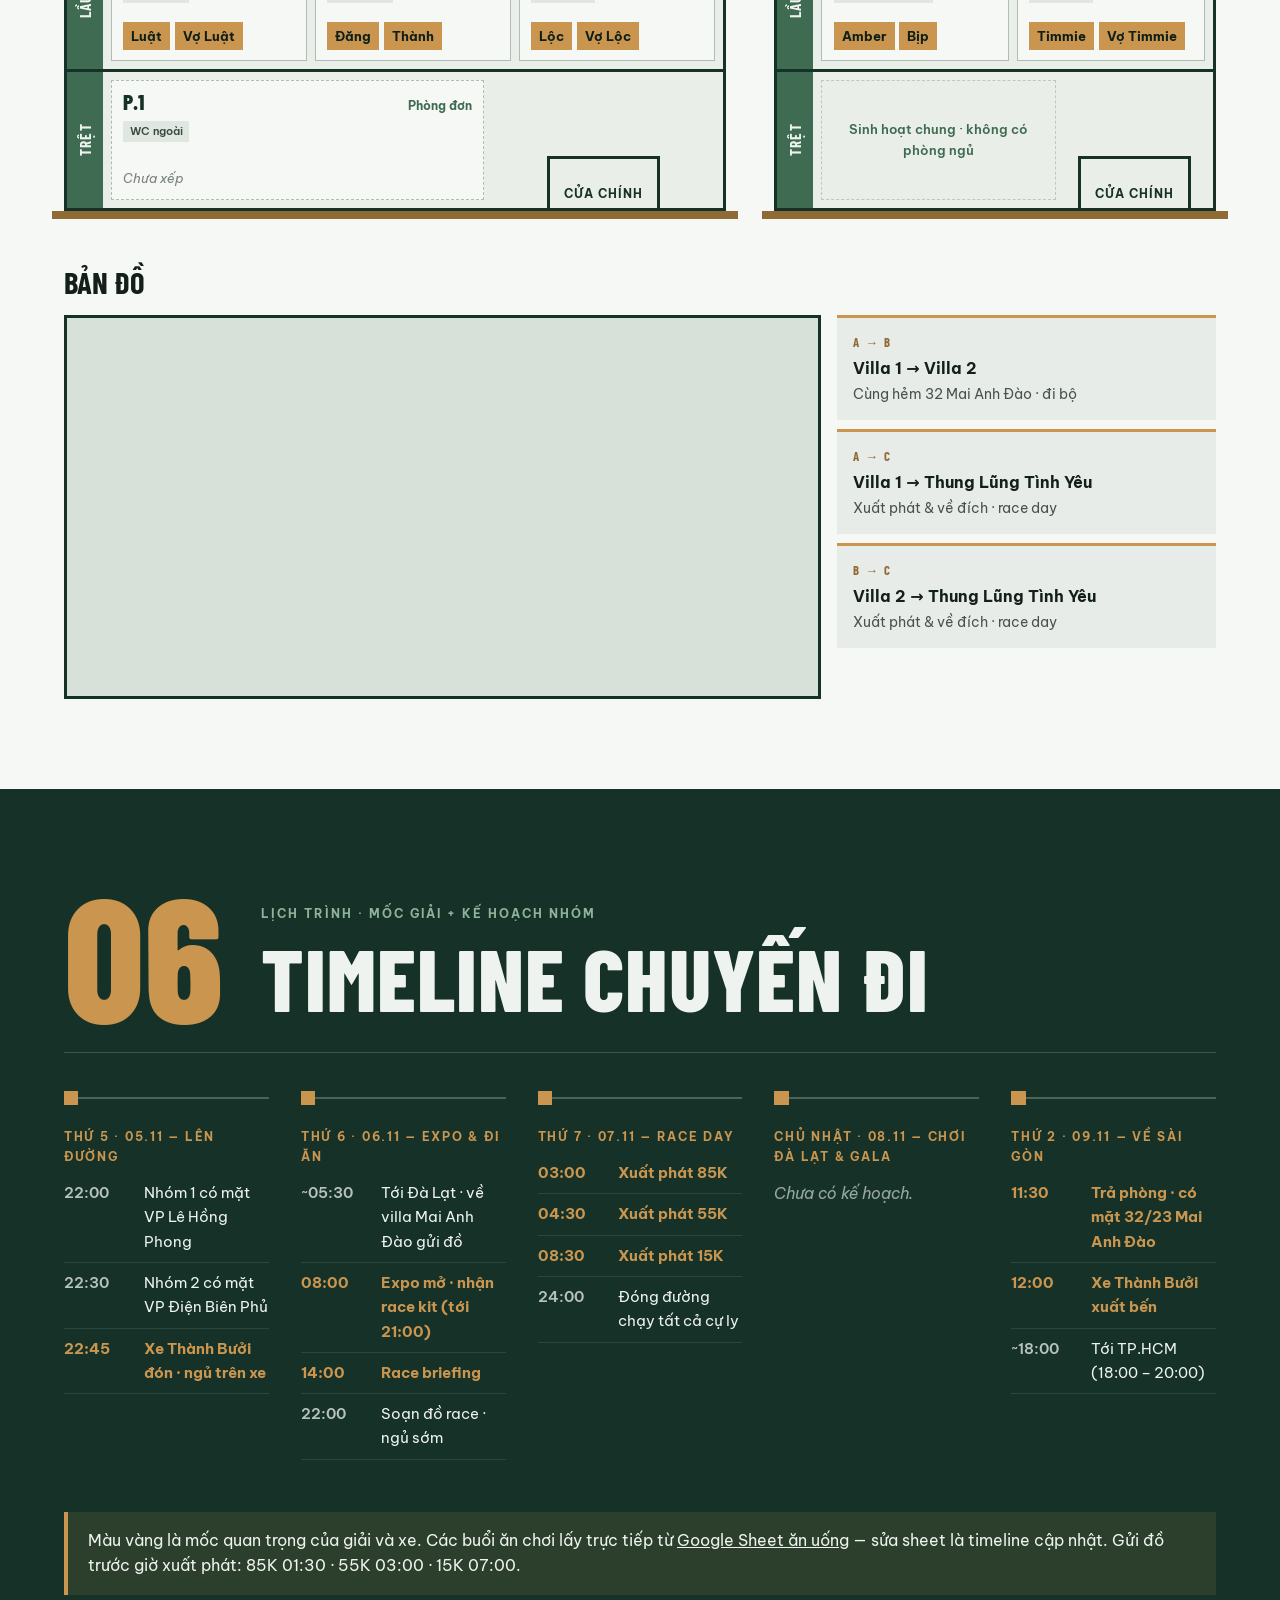
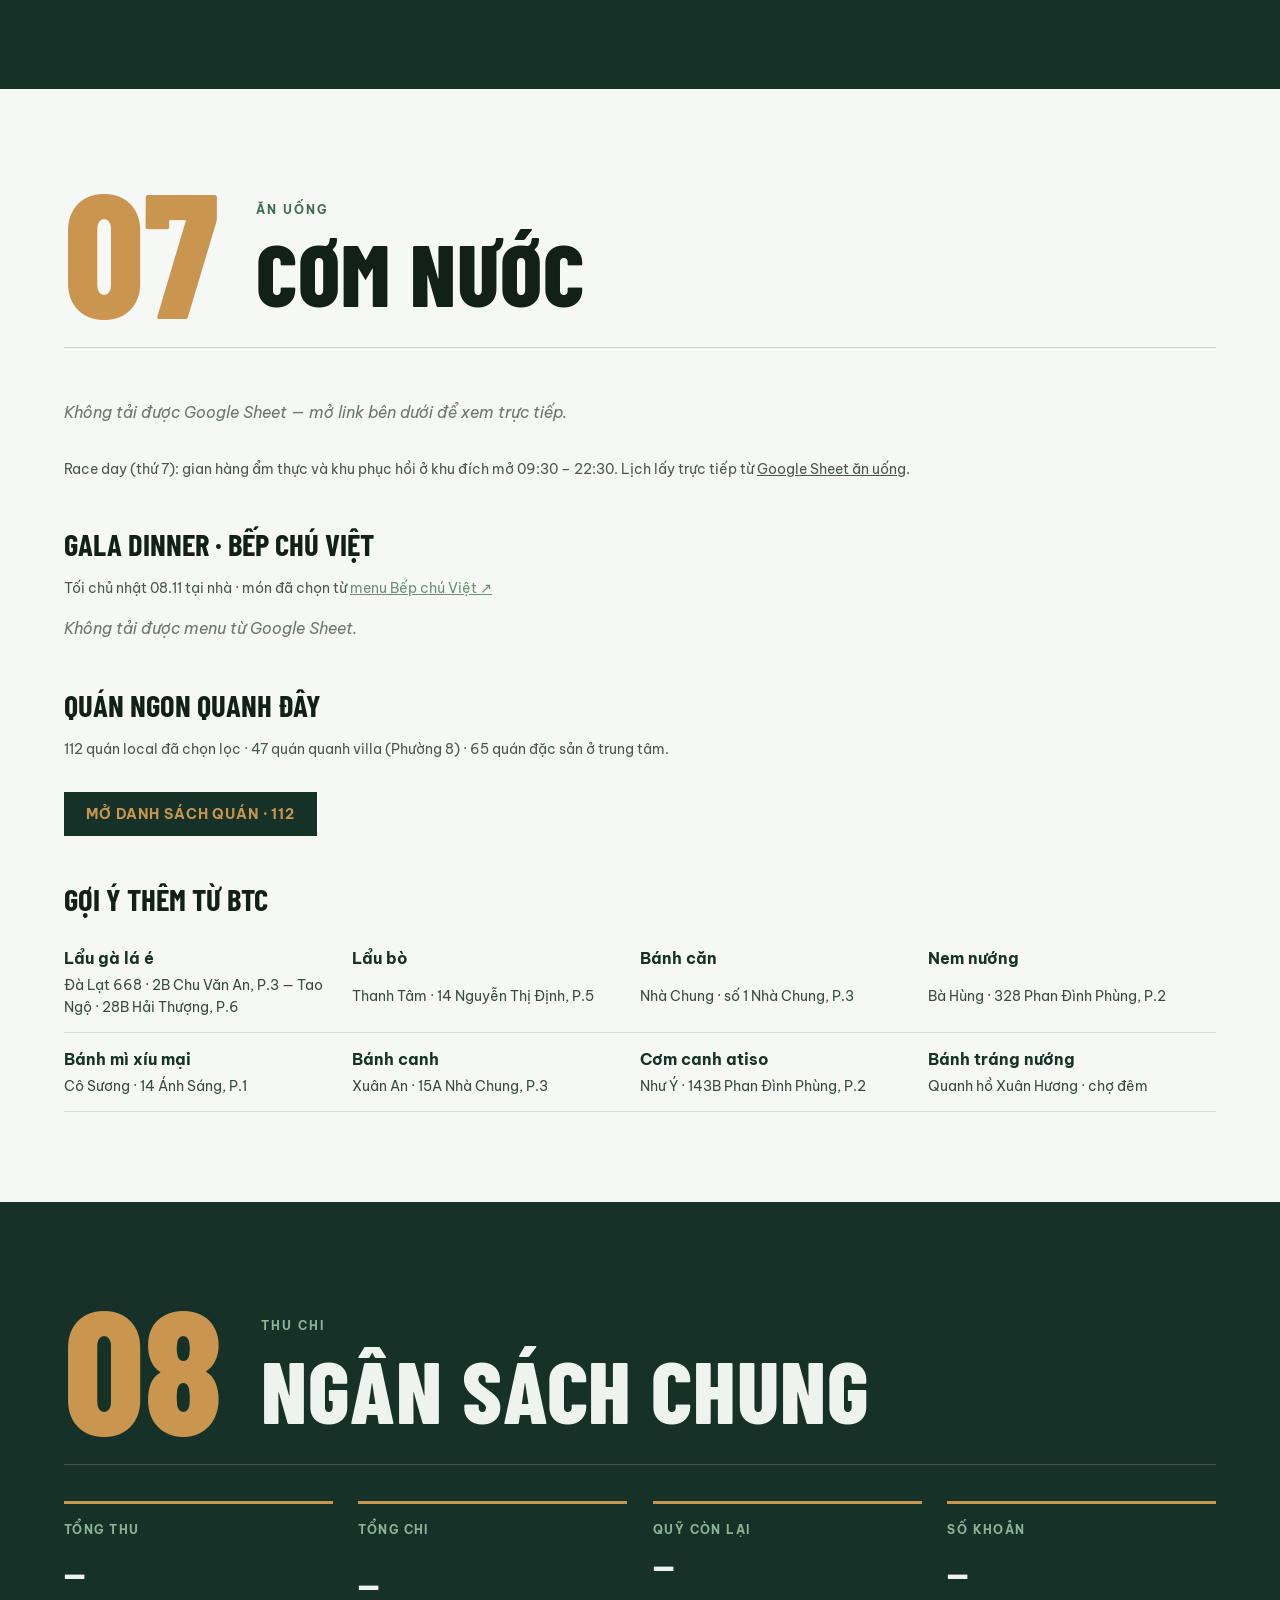
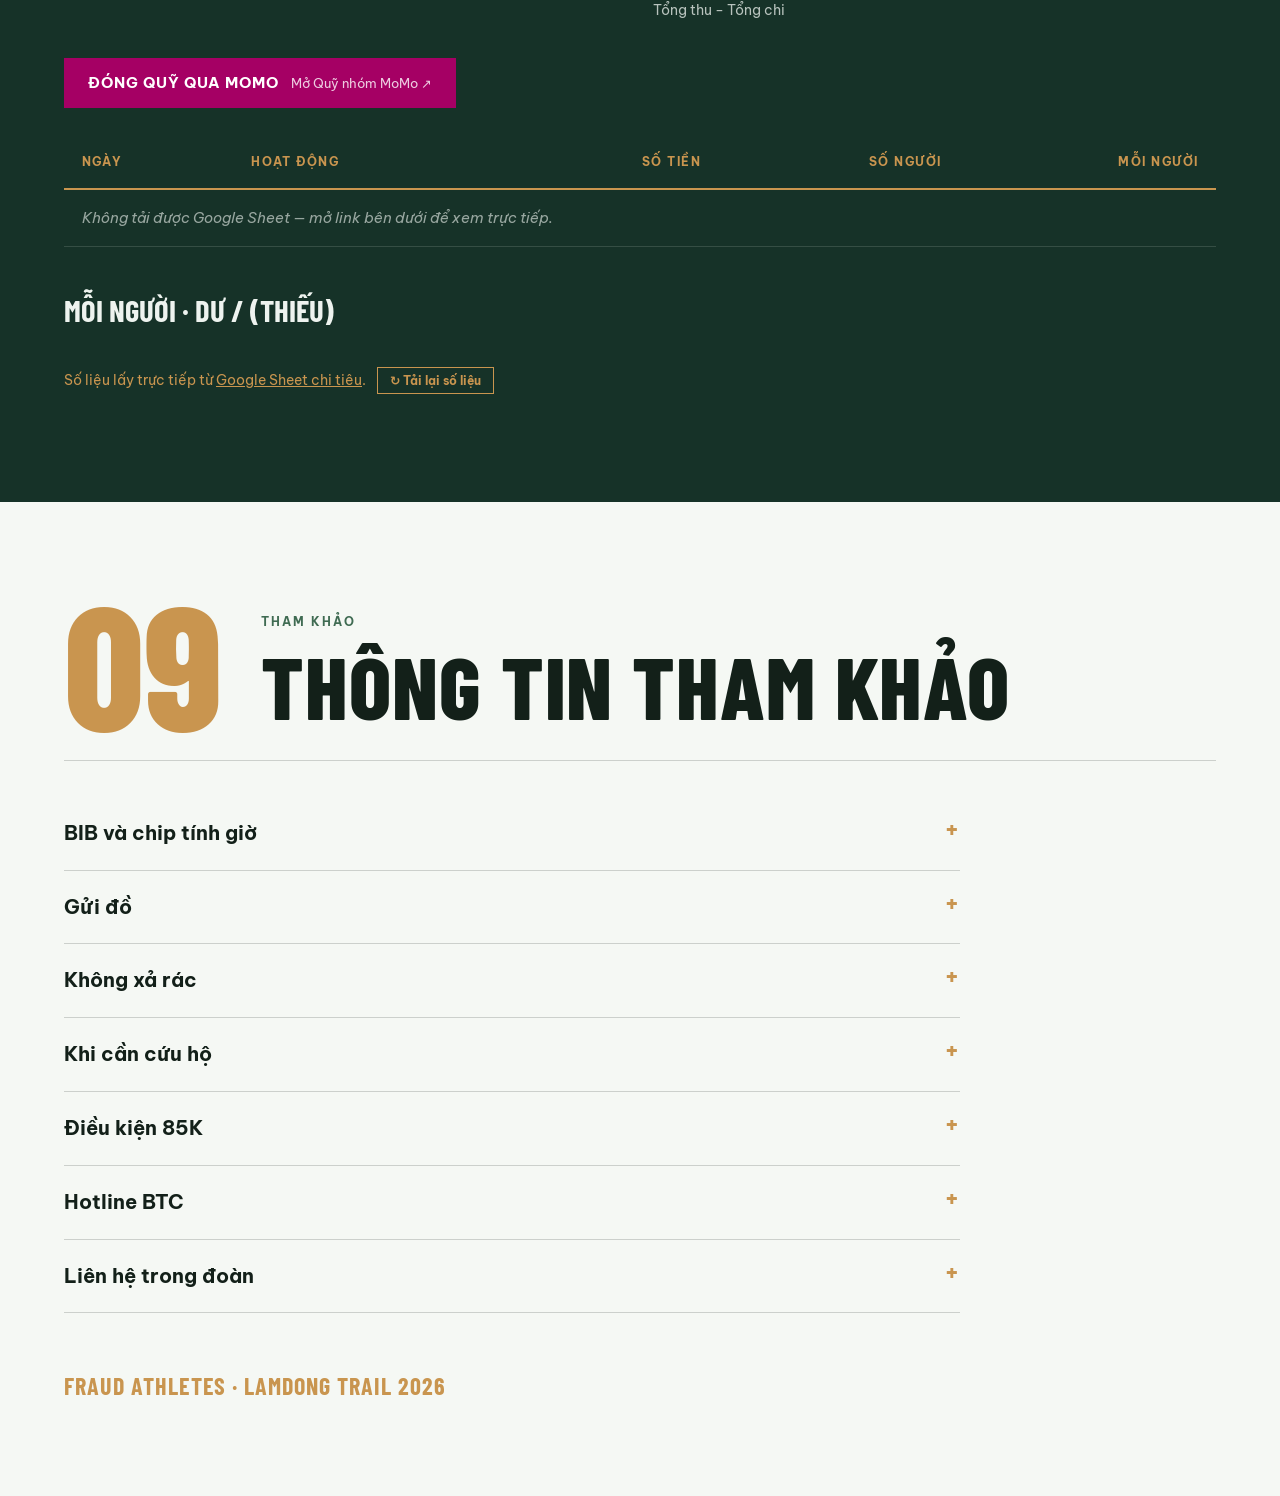
==== commit 2d6c4b6e: "Sơ đồ giường chiều đi: tô màu theo điểm lên xe (LHP vàng, Hàng Xanh xanh lá) Co-Authored-By: Claude " ====
--- a/index.html
+++ b/index.html
@@ -32,7 +32,7 @@
       href="https://fonts.googleapis.com/css2?family=Barlow+Condensed:wght@600;700;800&family=Be+Vietnam+Pro:ital,wght@0,400;0,500;0,600;0,700;1,400&display=swap"
       rel="stylesheet"
     />
-    <link rel="stylesheet" href="./css/styles.css?v=202610240934" />
+    <link rel="stylesheet" href="./css/styles.css?v=202611050527" />
   </head>
   <body>
     <a class="skip-link" href="#menu">Tới menu</a>
@@ -571,7 +571,9 @@
             <div class="seatmap__panel" id="seat-panel" role="tabpanel" aria-labelledby="seat-tab-di" tabindex="0">
               <div class="seatmap__bar" data-seat-bar>
                 <ul class="seatmap__legend">
-                  <li><span class="seatmap__swatch seatmap__swatch--taken"></span>Đoàn · đã xếp tên</li>
+                  <li data-legend="taken"><span class="seatmap__swatch seatmap__swatch--taken"></span>Đoàn · đã xếp tên</li>
+                  <li data-legend="lhp" hidden><span class="seatmap__swatch seatmap__swatch--lhp"></span><span>Lên ở Lê Hồng Phong · 22:00 (<span data-pickup-count="lhp">0</span>)</span></li>
+                  <li data-legend="hx" hidden><span class="seatmap__swatch seatmap__swatch--hx"></span><span>Lên ở Hàng Xanh (VP Điện Biên Phủ) · 22:30 (<span data-pickup-count="hx">0</span>)</span></li>
                   <li><span class="seatmap__swatch seatmap__swatch--booked"></span>Đoàn · chưa xếp</li>
                   <li><span class="seatmap__swatch seatmap__swatch--other"></span>Khách khác</li>
                 </ul>
@@ -950,17 +952,17 @@
       <span>Menu</span>
     </a>
 
-    <script src="./js/main.js?v=202610240934" defer></script>
-    <script src="./js/seats.js?v=202610240934" defer></script>
-    <script src="./js/rooms.js?v=202610240934" defer></script>
-    <script src="./js/sheet.js?v=202610240934" defer></script>
-    <script src="./js/budget.js?v=202610240934" defer></script>
-    <script src="./js/food.js?v=202610240934" defer></script>
-    <script src="./js/places.js?v=202610240934" defer></script>
-    <script src="./js/members.js?v=202610240934" defer></script>
-    <script src="./js/gear.js?v=202610240934" defer></script>
-    <script src="./js/home-video.js?v=202610240934" defer></script>
-    <script src="./js/weather.js?v=202610240934" defer></script>
-    <script src="./js/course-map.js?v=202610240934" defer></script>
+    <script src="./js/main.js?v=202611050527" defer></script>
+    <script src="./js/seats.js?v=202611050527" defer></script>
+    <script src="./js/rooms.js?v=202611050527" defer></script>
+    <script src="./js/sheet.js?v=202611050527" defer></script>
+    <script src="./js/budget.js?v=202611050527" defer></script>
+    <script src="./js/food.js?v=202611050527" defer></script>
+    <script src="./js/places.js?v=202611050527" defer></script>
+    <script src="./js/members.js?v=202611050527" defer></script>
+    <script src="./js/gear.js?v=202611050527" defer></script>
+    <script src="./js/home-video.js?v=202611050527" defer></script>
+    <script src="./js/weather.js?v=202611050527" defer></script>
+    <script src="./js/course-map.js?v=202611050527" defer></script>
   </body>
 </html>
--- a/css/styles.css
+++ b/css/styles.css
@@ -9,6 +9,7 @@
   --fog: #d7e0d9;
   --trail: #c9954f;
   --trail-deep: #8f6a35;
+  --pickup-hx: #7cc49a;
   --ink: #132019;
   --ink-soft: #3a4a40;
   --paper: #f5f8f4;
@@ -1687,6 +1688,22 @@
   border-color: var(--trail);
 }
 
+/* Điểm lên xe: Lê Hồng Phong = vàng trail, Hàng Xanh = xanh lá */
+.seatmap__swatch--lhp {
+  background: var(--trail);
+  border-color: var(--trail);
+}
+
+.seatmap__swatch--hx {
+  background: var(--pickup-hx);
+  border-color: var(--pickup-hx);
+}
+
+.seat--taken.seat--hx {
+  border-color: var(--pickup-hx);
+  background: var(--pickup-hx);
+}
+
 .seatmap__swatch--other {
   border-style: dashed;
   opacity: 0.45;
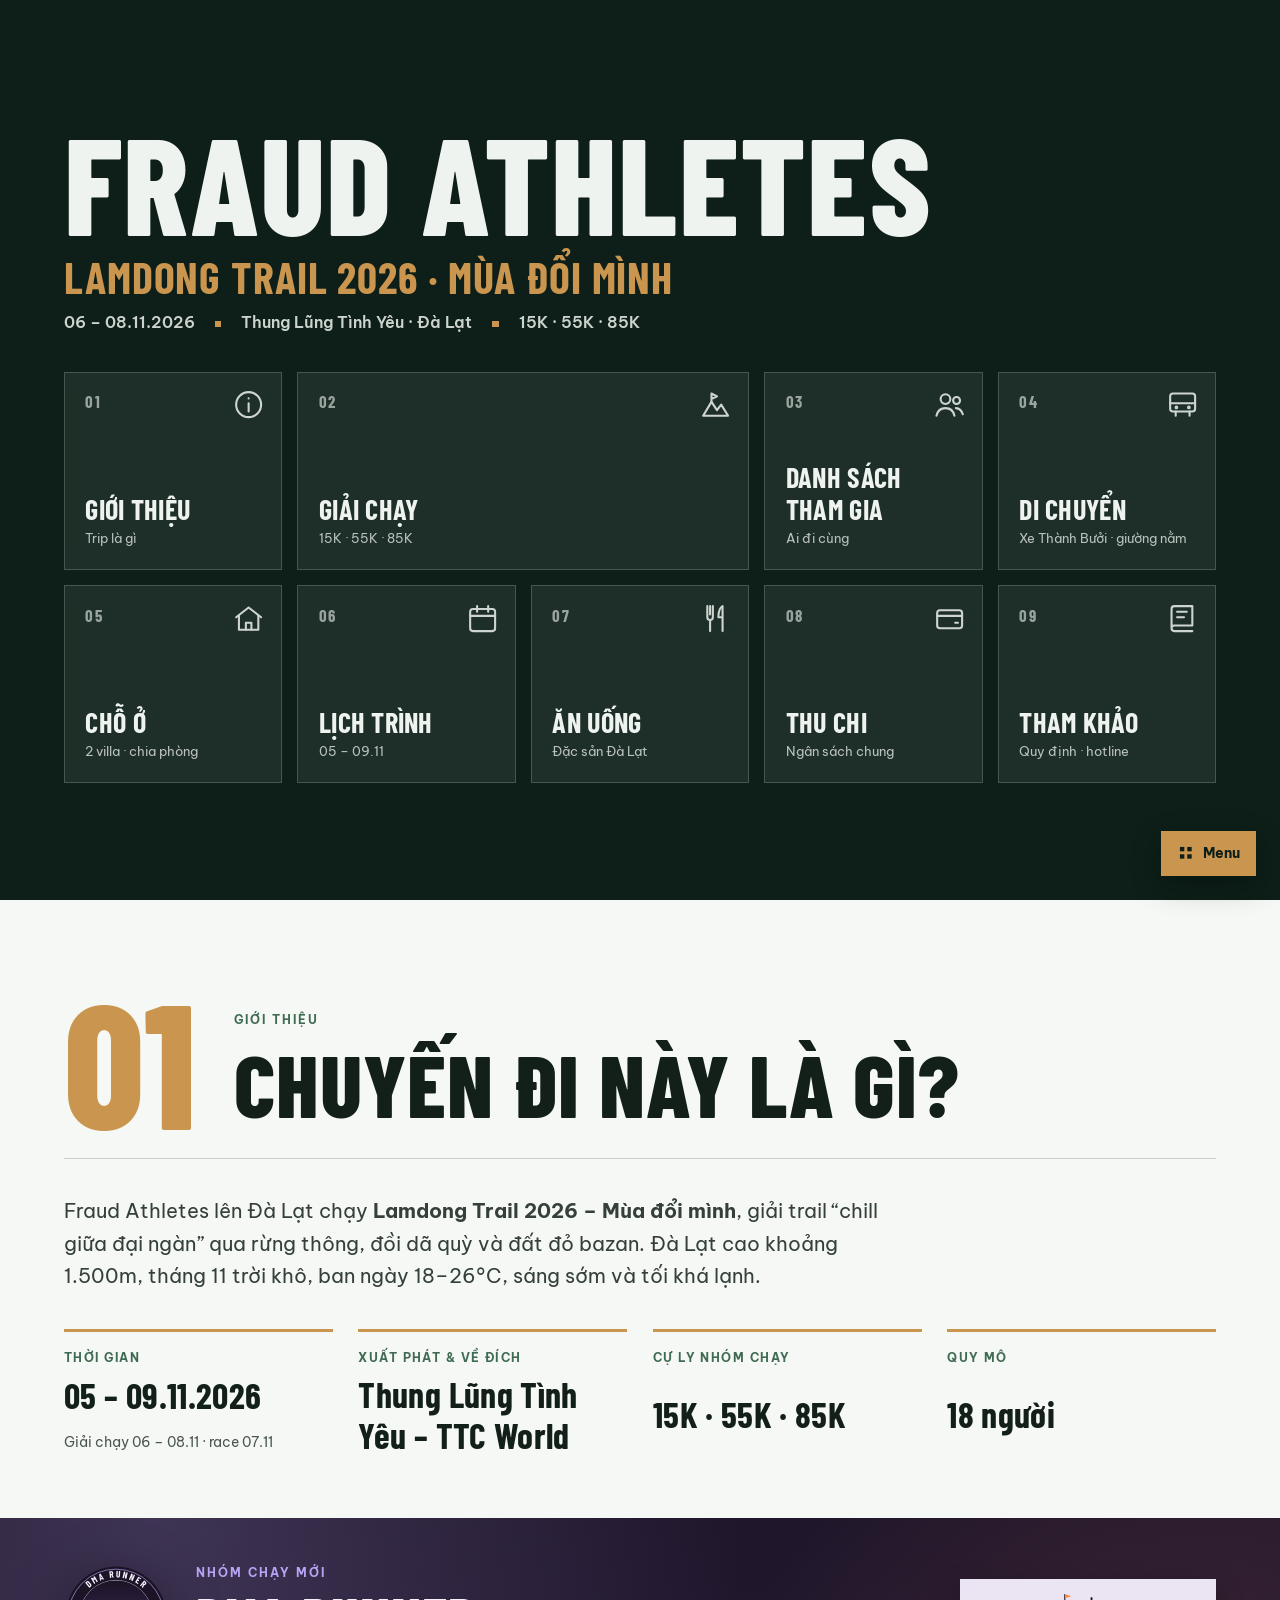
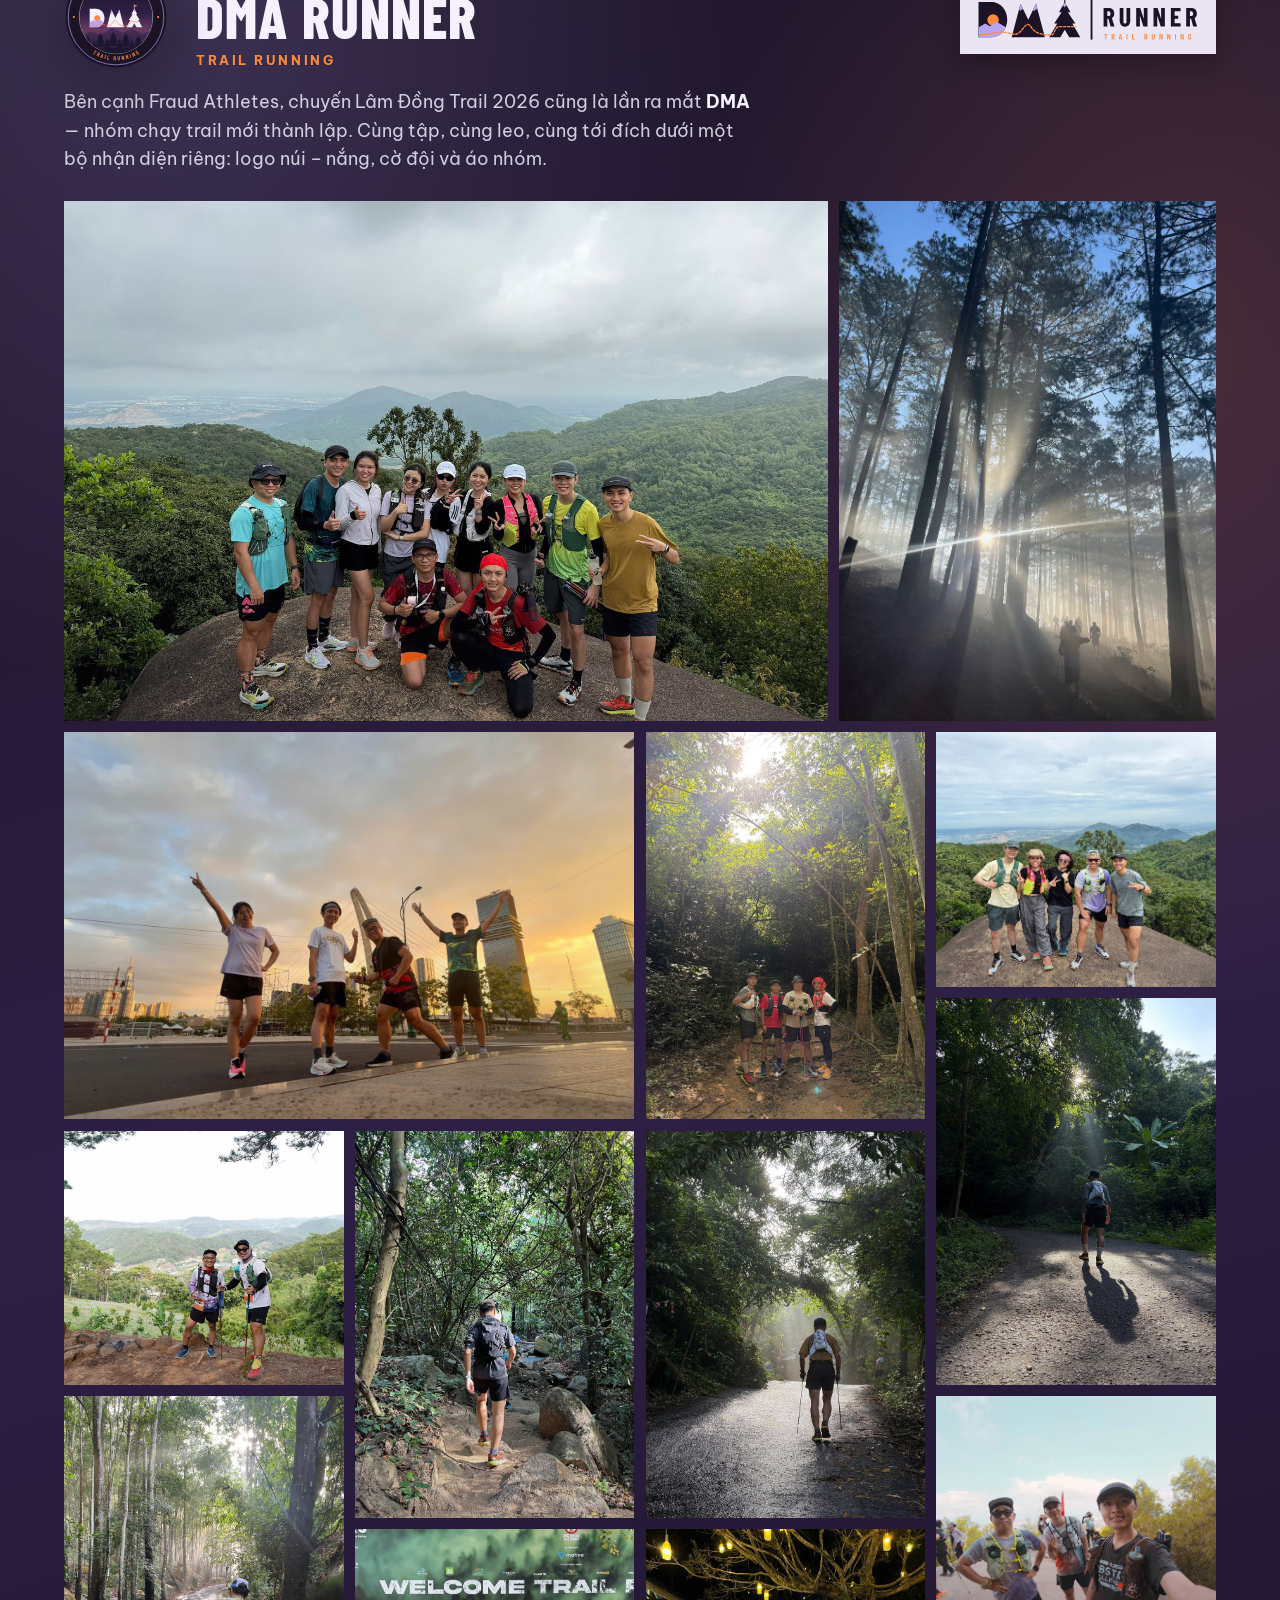
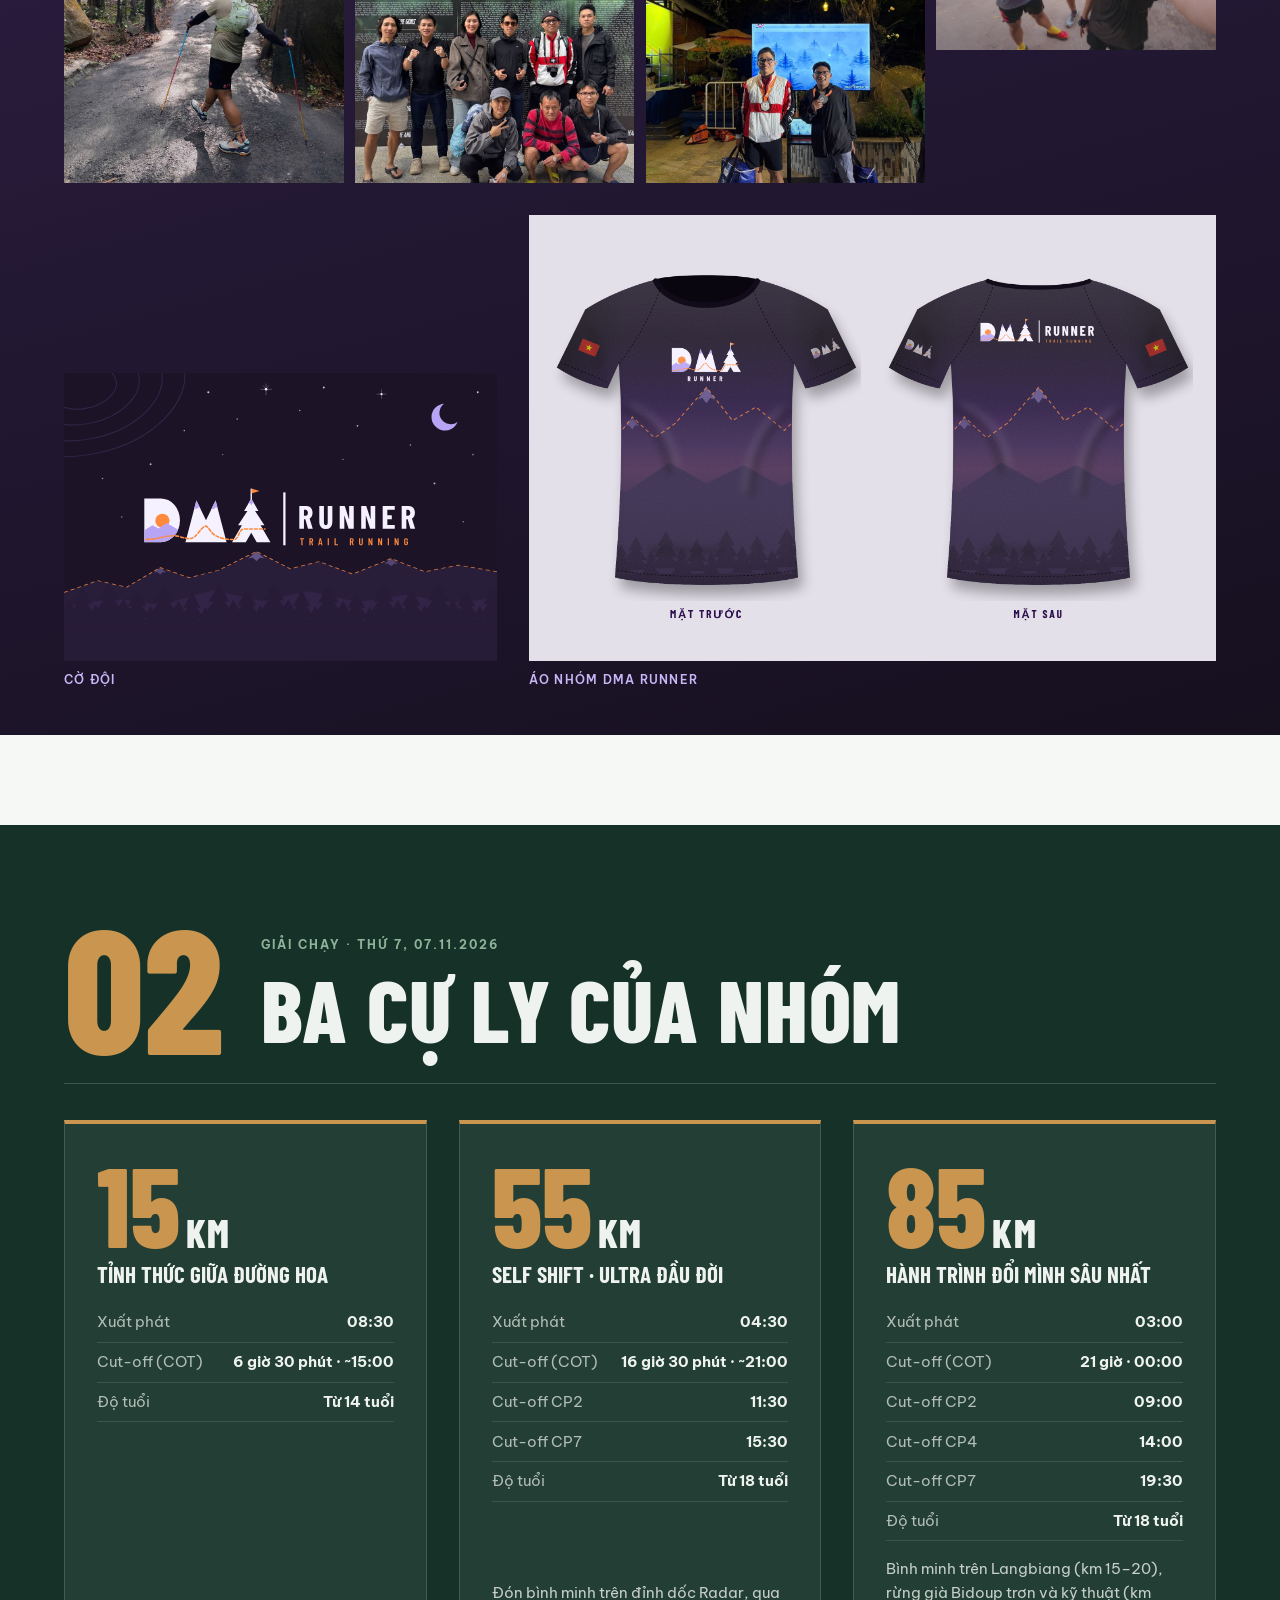
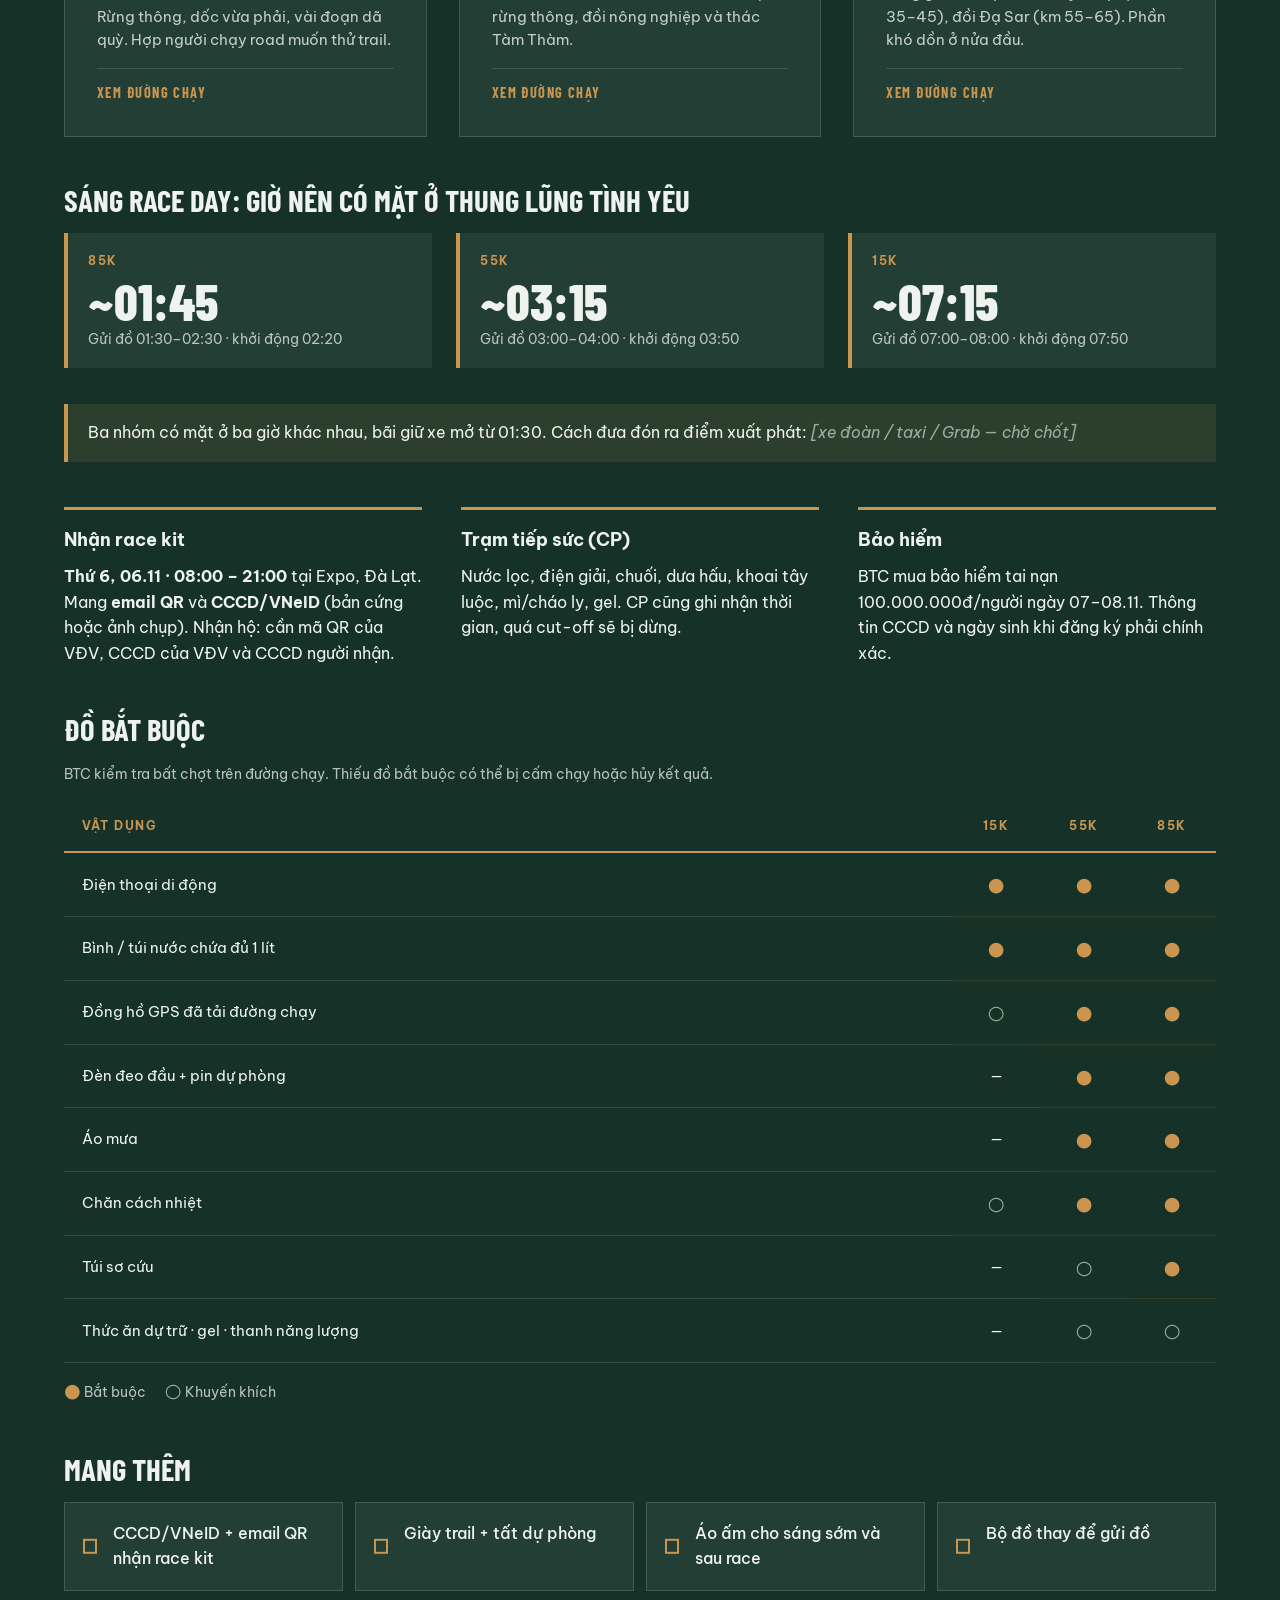
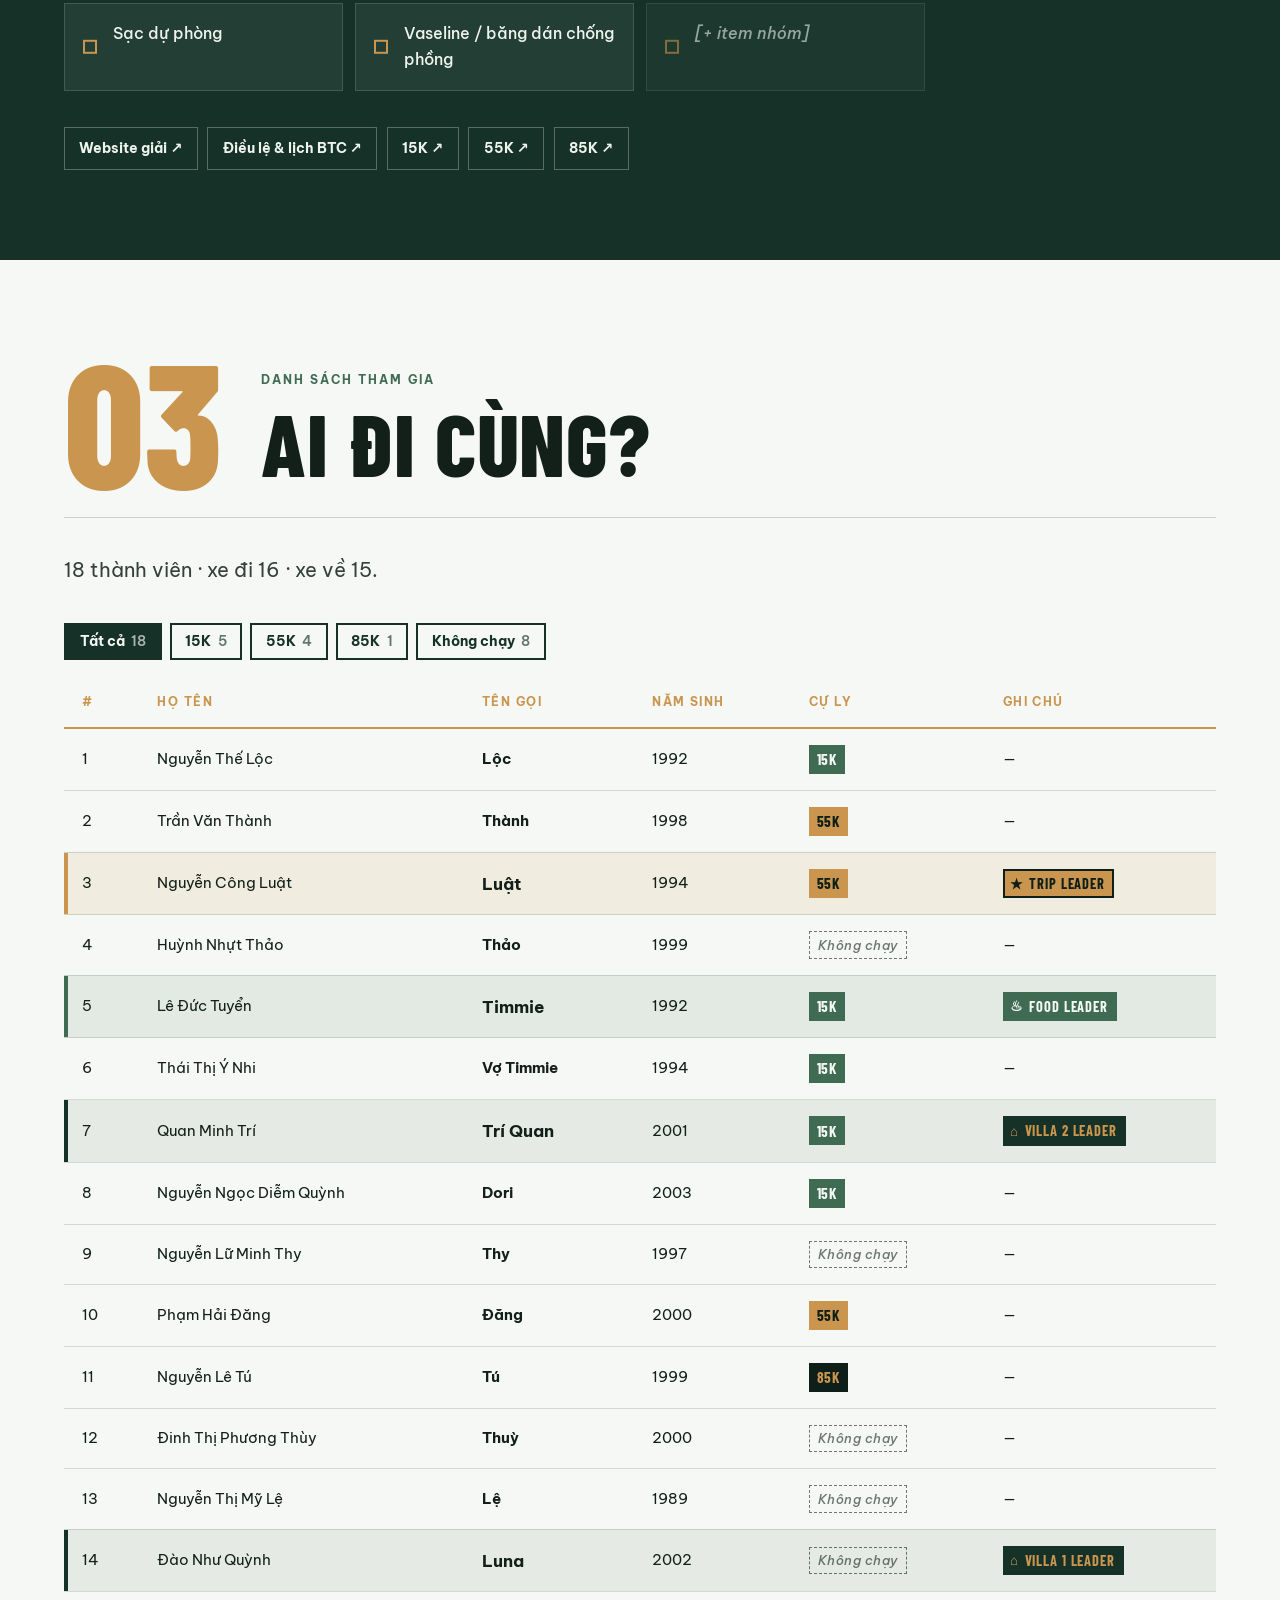
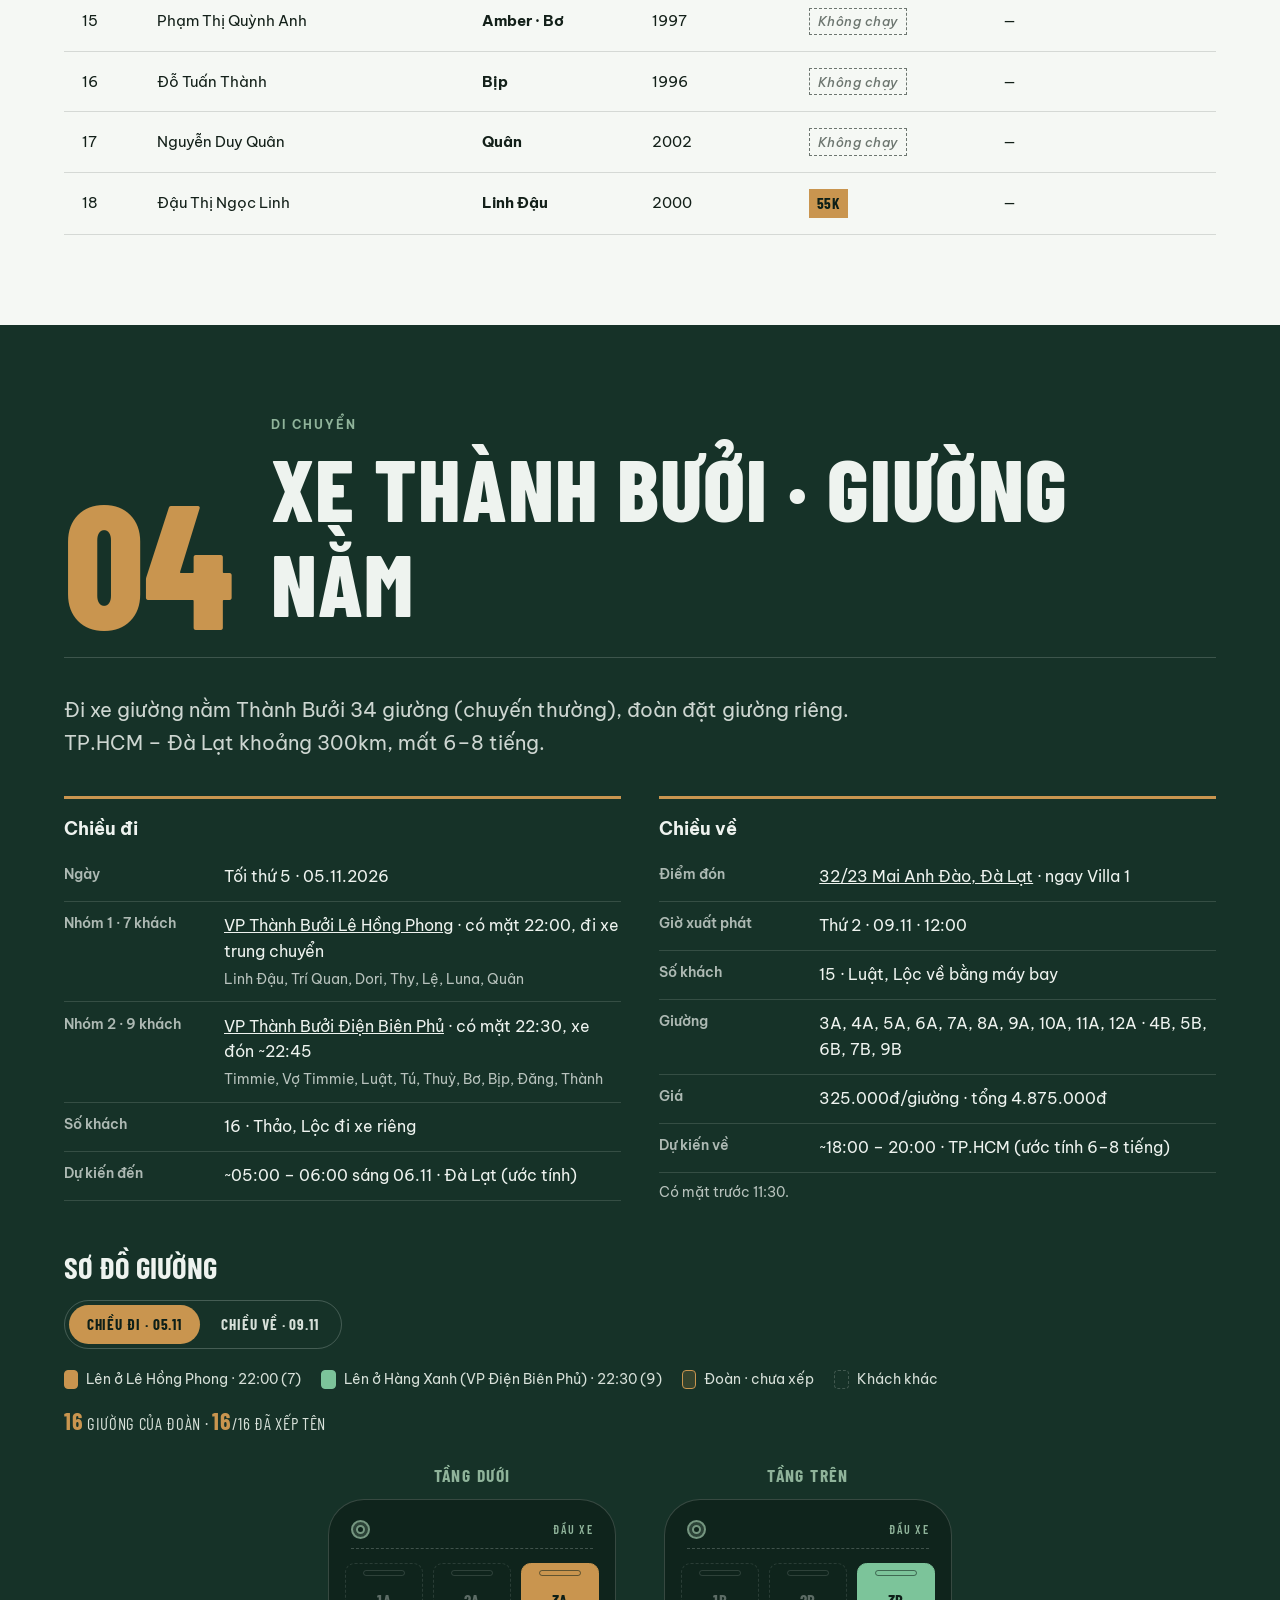
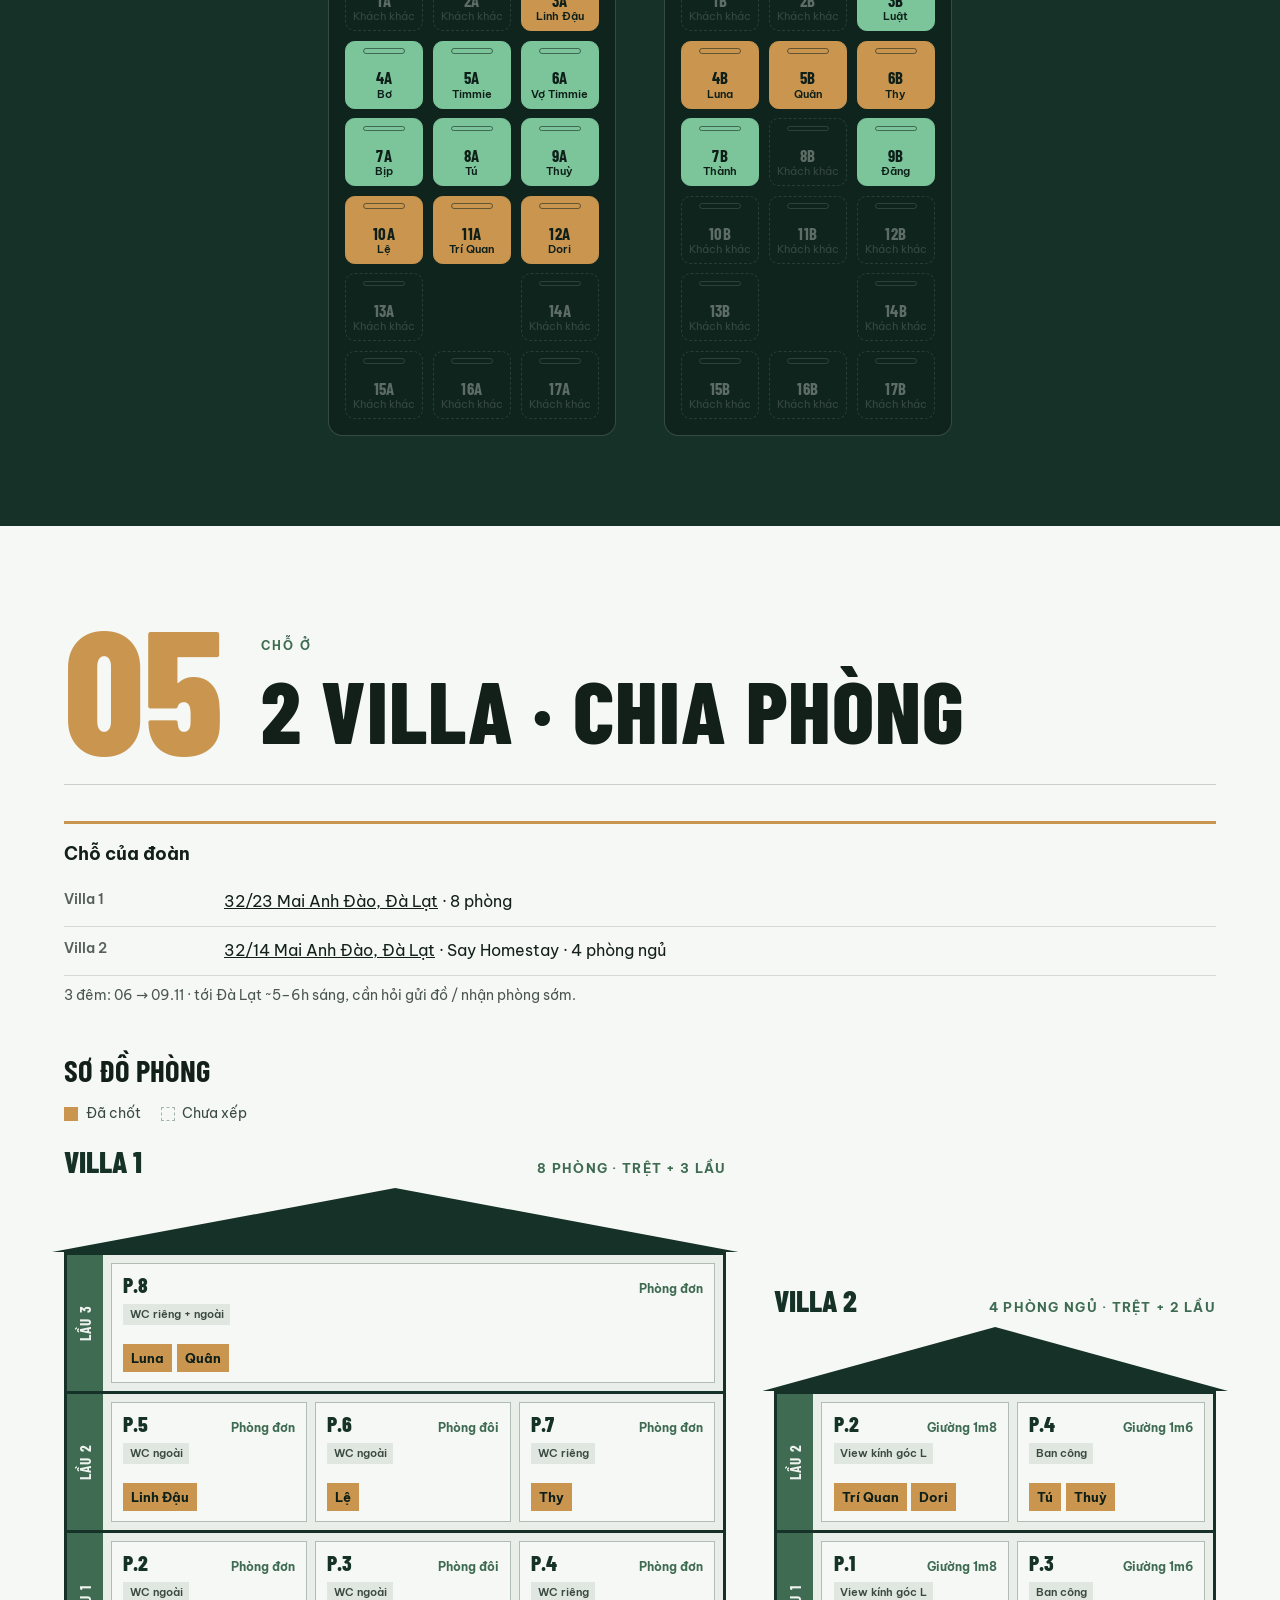
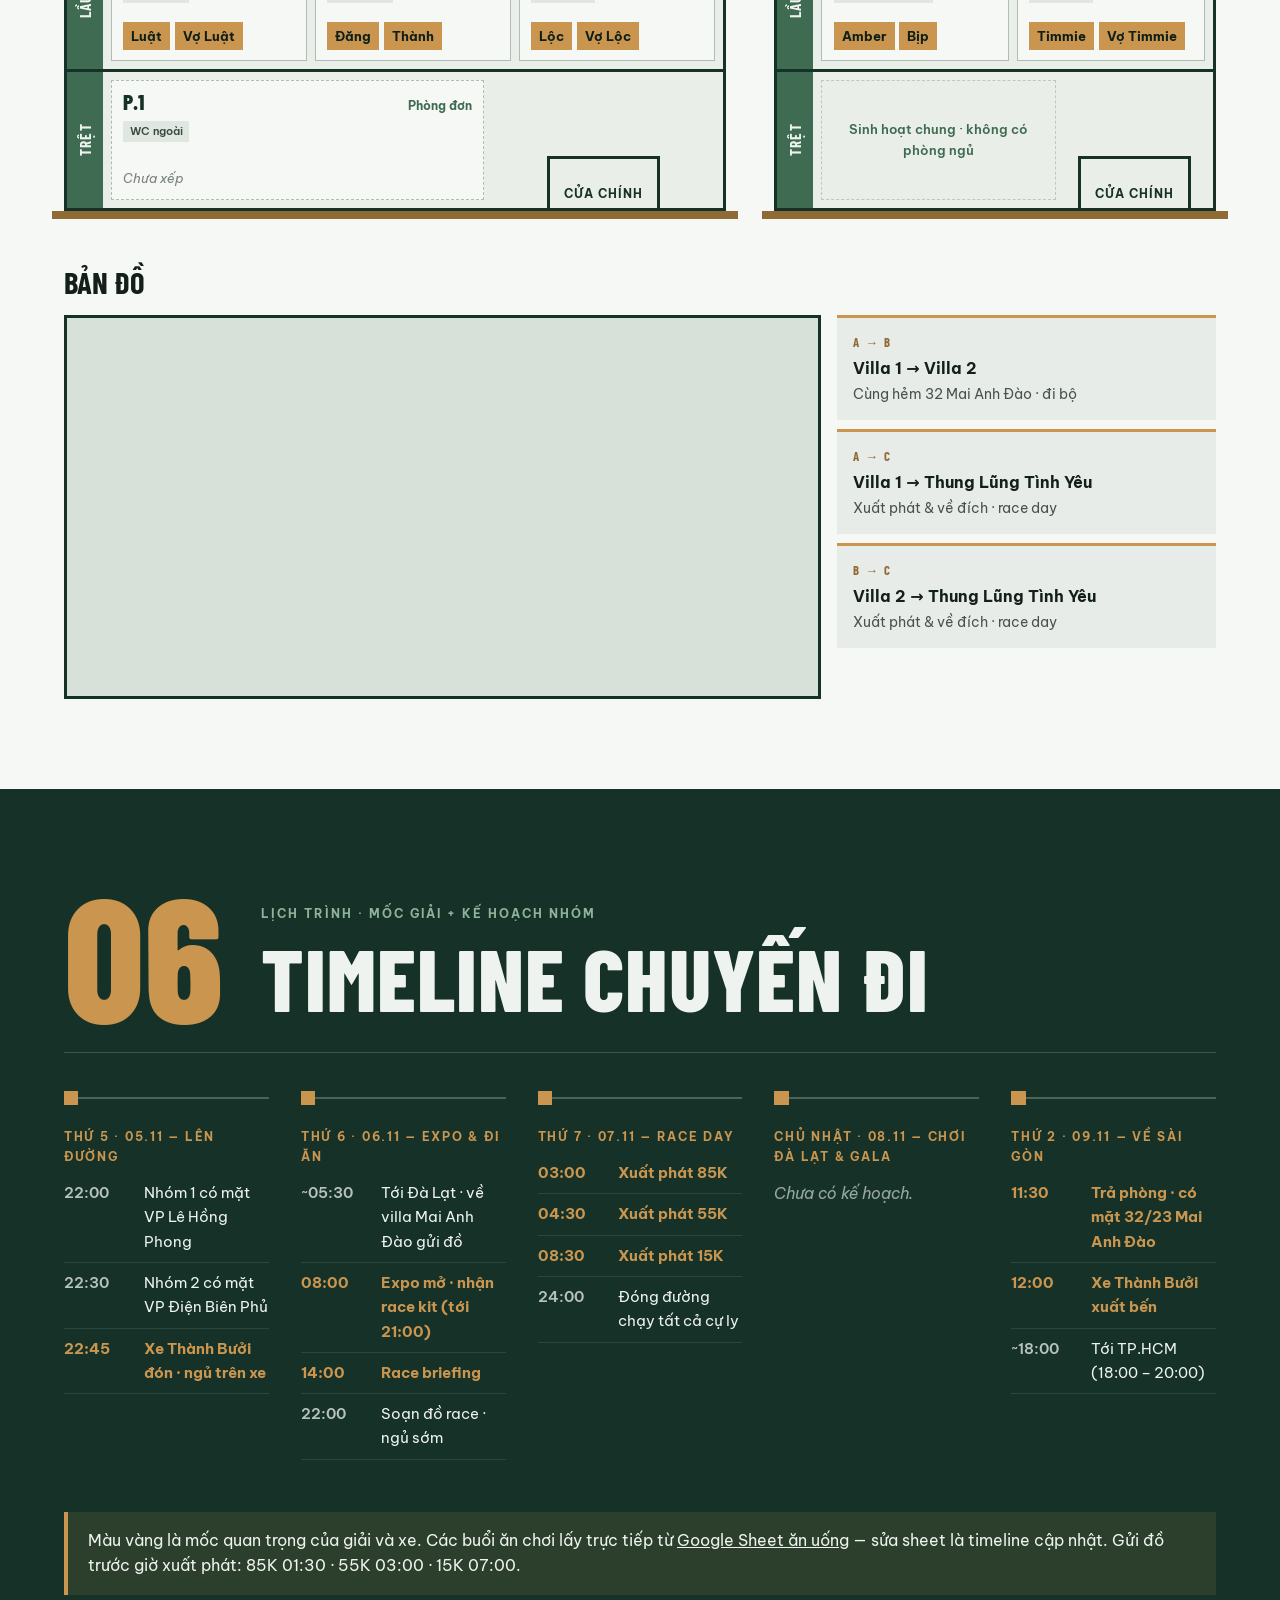
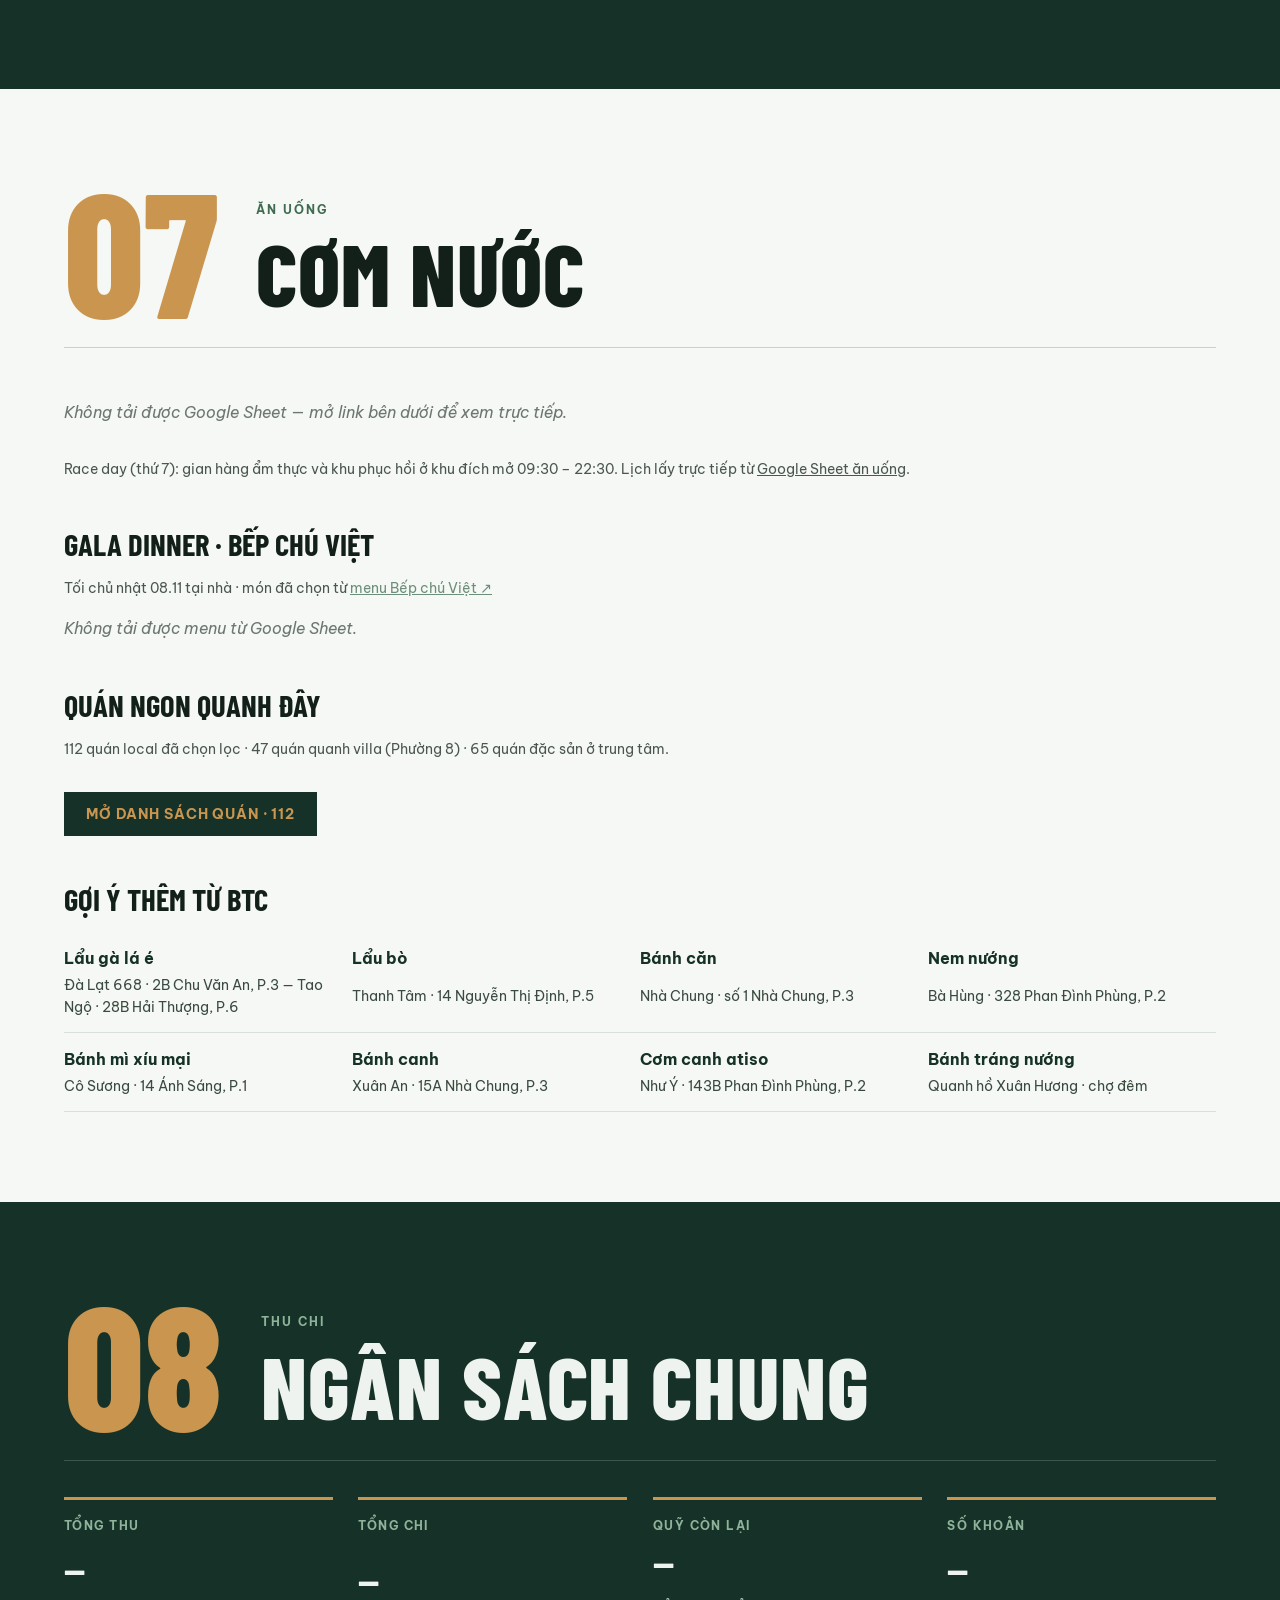
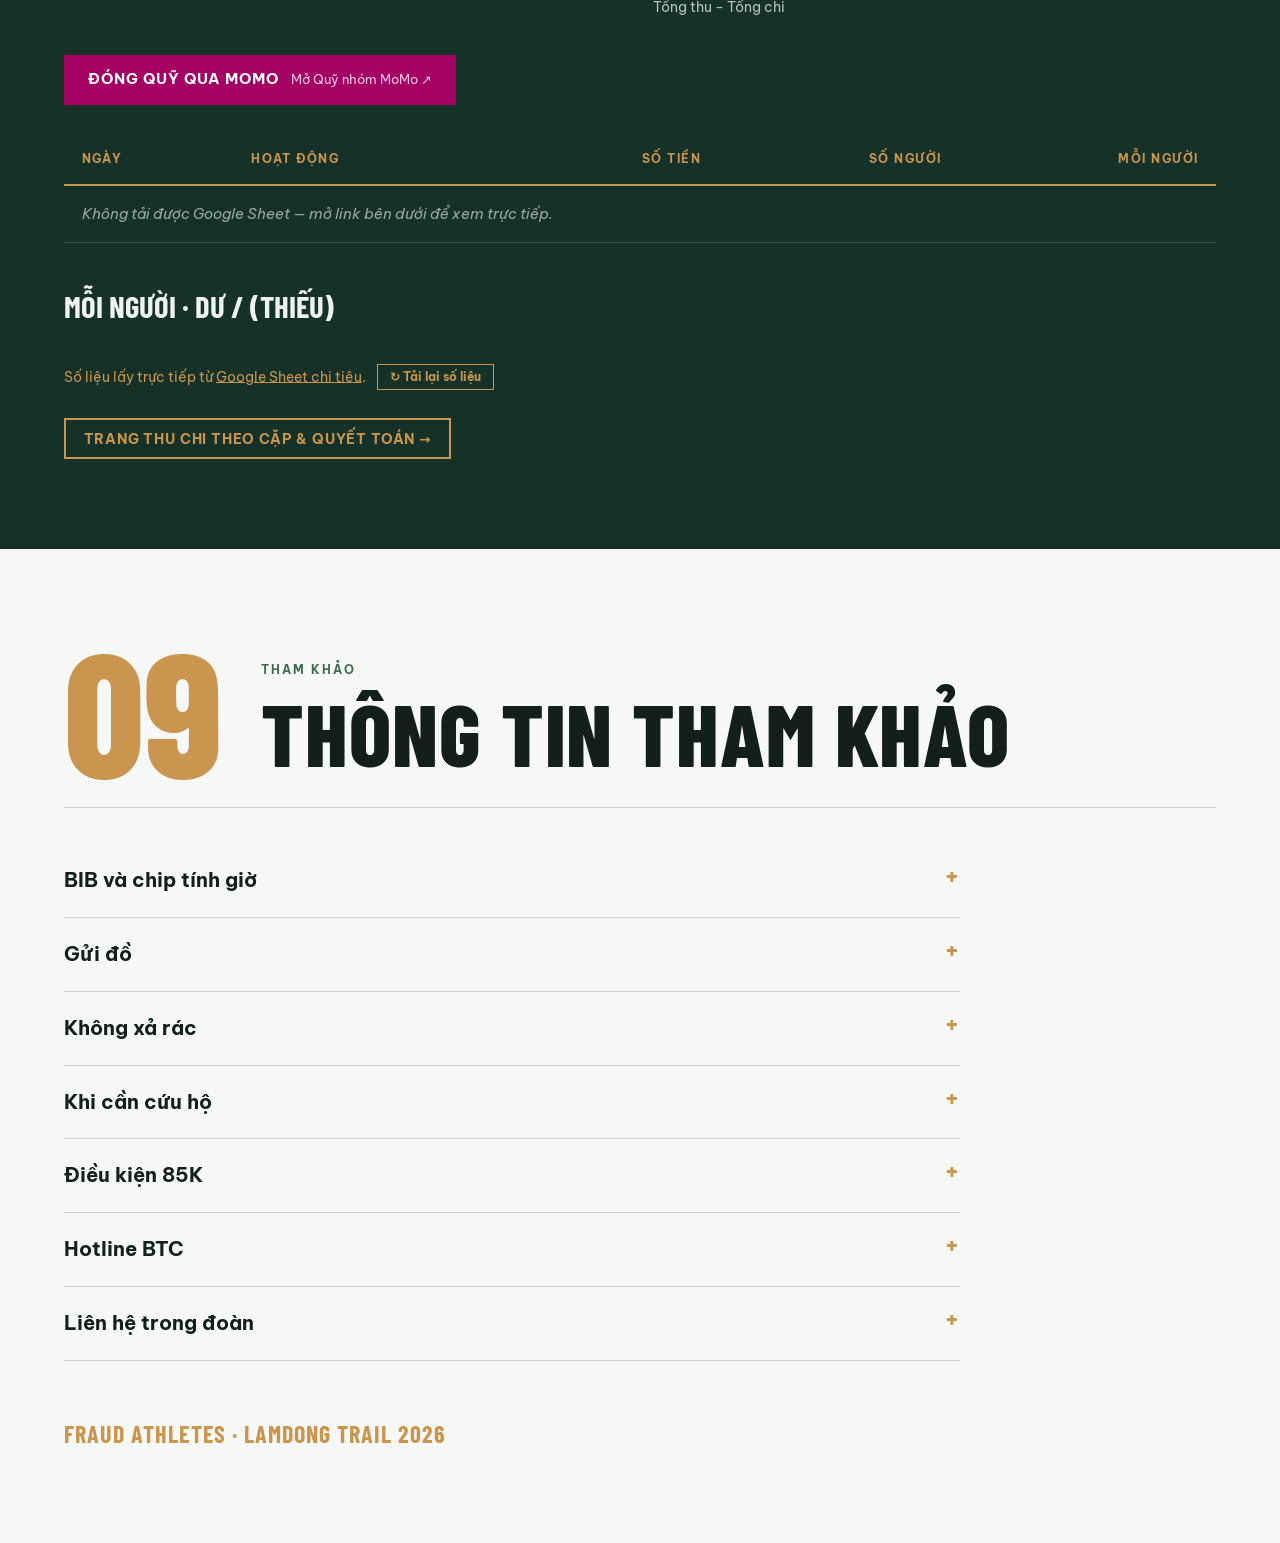
==== commit b80466c4: "Thêm trang thu-chi.html: nhóm theo cặp, quyết toán nộp thêm / hoàn lại - Trang riêng đọc trực tiếp G" ====
--- a/index.html
+++ b/index.html
@@ -32,7 +32,7 @@
       href="https://fonts.googleapis.com/css2?family=Barlow+Condensed:wght@600;700;800&family=Be+Vietnam+Pro:ital,wght@0,400;0,500;0,600;0,700;1,400&display=swap"
       rel="stylesheet"
     />
-    <link rel="stylesheet" href="./css/styles.css?v=202611050527" />
+    <link rel="stylesheet" href="./css/styles.css?v=202611090247" />
   </head>
   <body>
     <a class="skip-link" href="#menu">Tới menu</a>
@@ -876,6 +876,9 @@
               <span data-budget-updated></span>
               <button type="button" class="budget__refresh" data-budget-refresh>↻ Tải lại số liệu</button>
             </p>
+            <p class="budget__page-link">
+              <a class="budget__more" href="./thu-chi.html">Trang thu chi theo cặp &amp; quyết toán →</a>
+            </p>
           </div>
         </div>
       </section>
@@ -952,17 +955,17 @@
       <span>Menu</span>
     </a>
 
-    <script src="./js/main.js?v=202611050527" defer></script>
-    <script src="./js/seats.js?v=202611050527" defer></script>
-    <script src="./js/rooms.js?v=202611050527" defer></script>
-    <script src="./js/sheet.js?v=202611050527" defer></script>
-    <script src="./js/budget.js?v=202611050527" defer></script>
-    <script src="./js/food.js?v=202611050527" defer></script>
-    <script src="./js/places.js?v=202611050527" defer></script>
-    <script src="./js/members.js?v=202611050527" defer></script>
-    <script src="./js/gear.js?v=202611050527" defer></script>
-    <script src="./js/home-video.js?v=202611050527" defer></script>
-    <script src="./js/weather.js?v=202611050527" defer></script>
-    <script src="./js/course-map.js?v=202611050527" defer></script>
+    <script src="./js/main.js?v=202611090247" defer></script>
+    <script src="./js/seats.js?v=202611090247" defer></script>
+    <script src="./js/rooms.js?v=202611090247" defer></script>
+    <script src="./js/sheet.js?v=202611090247" defer></script>
+    <script src="./js/budget.js?v=202611090247" defer></script>
+    <script src="./js/food.js?v=202611090247" defer></script>
+    <script src="./js/places.js?v=202611090247" defer></script>
+    <script src="./js/members.js?v=202611090247" defer></script>
+    <script src="./js/gear.js?v=202611090247" defer></script>
+    <script src="./js/home-video.js?v=202611090247" defer></script>
+    <script src="./js/weather.js?v=202611090247" defer></script>
+    <script src="./js/course-map.js?v=202611090247" defer></script>
   </body>
 </html>
--- a/css/styles.css
+++ b/css/styles.css
@@ -3561,3 +3561,12 @@
     height: 18rem;
   }
 }
+
+.budget__page-link {
+  margin: 1rem 0 0;
+}
+
+.budget__page-link .budget__more {
+  display: inline-block;
+  text-decoration: none;
+}
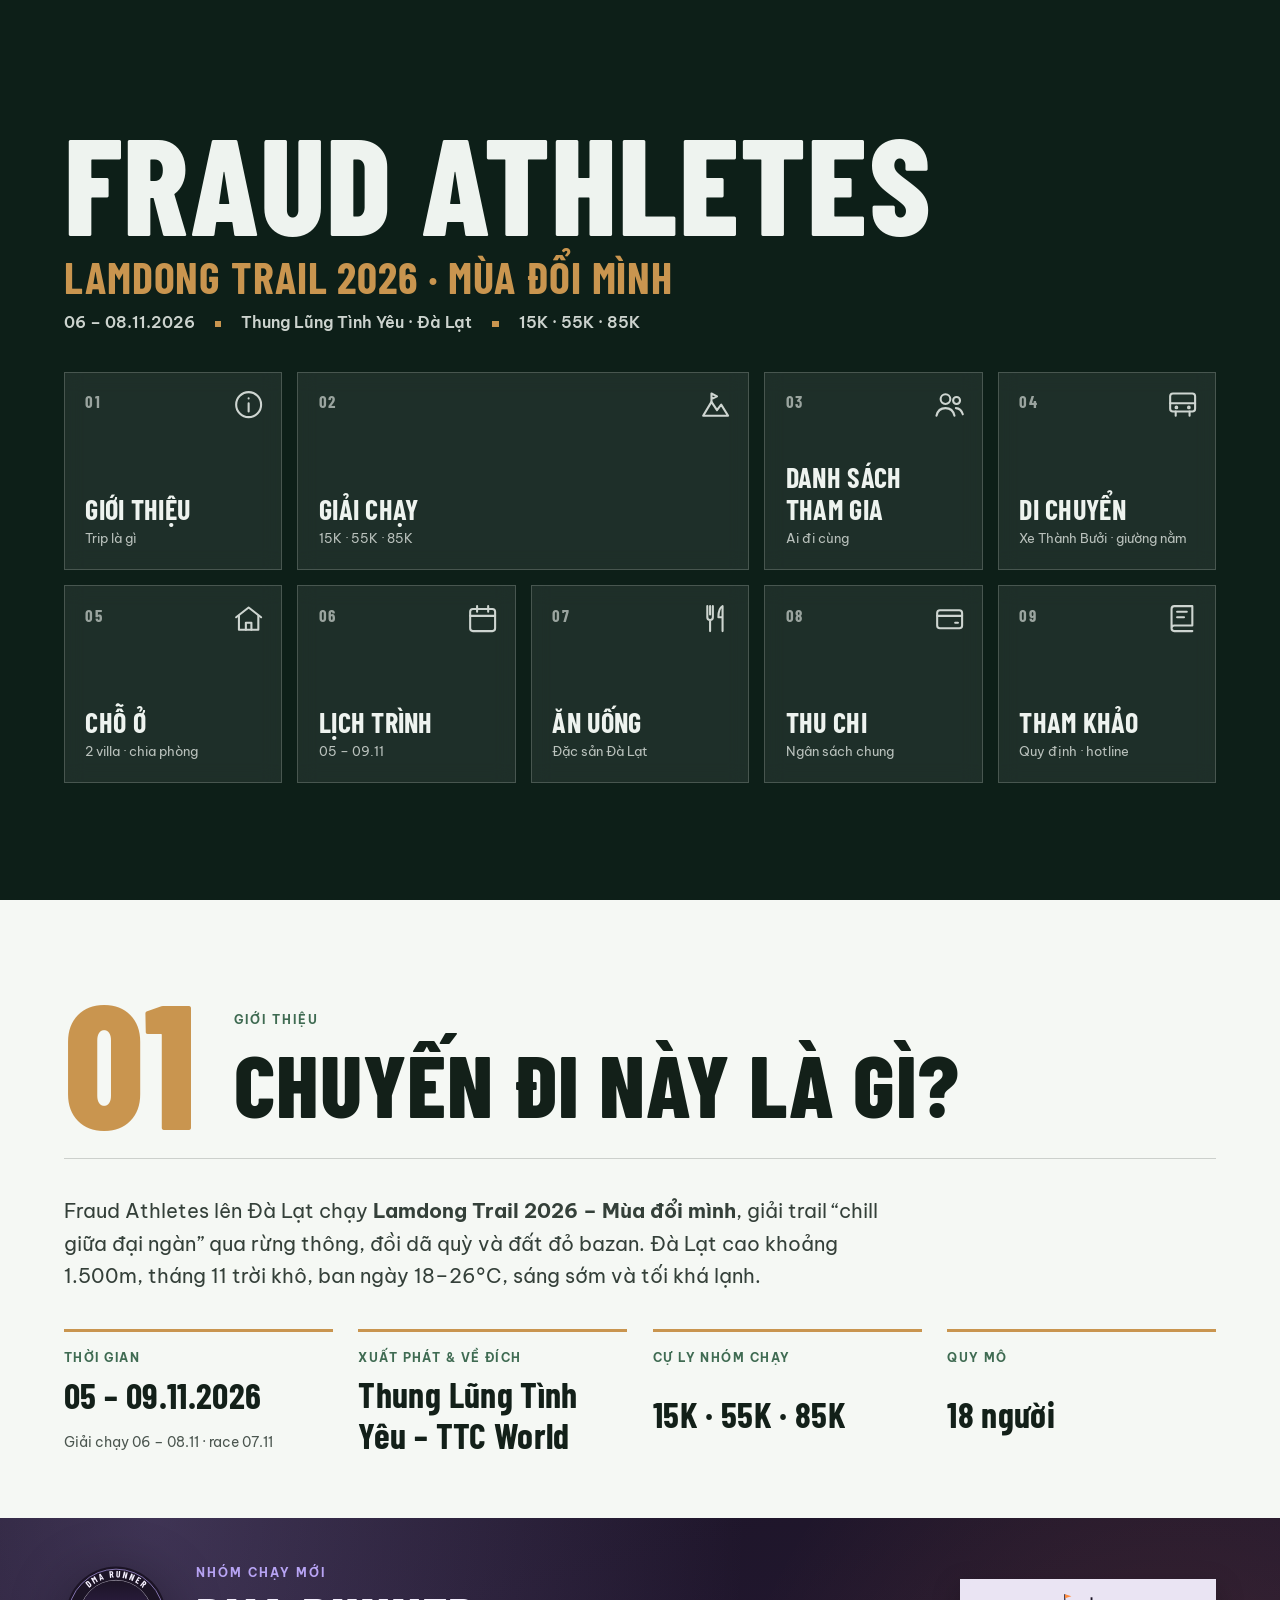
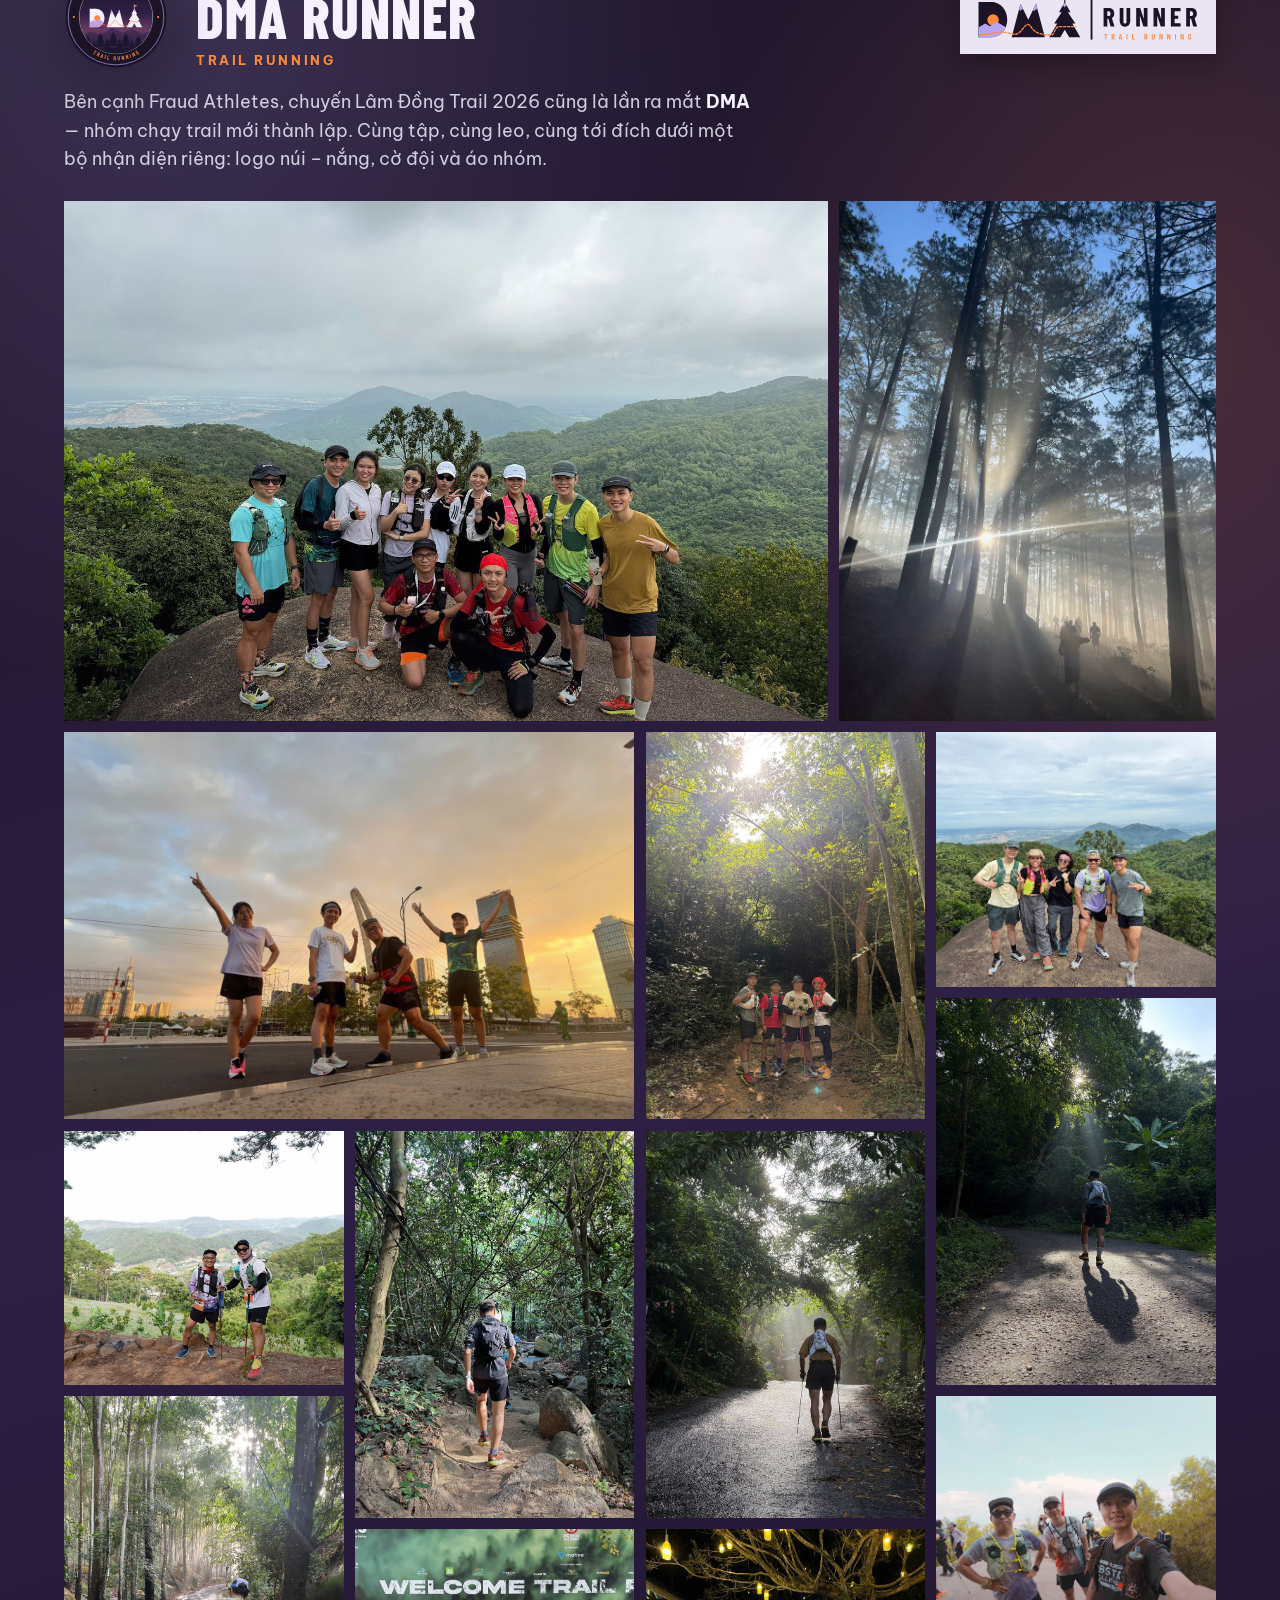
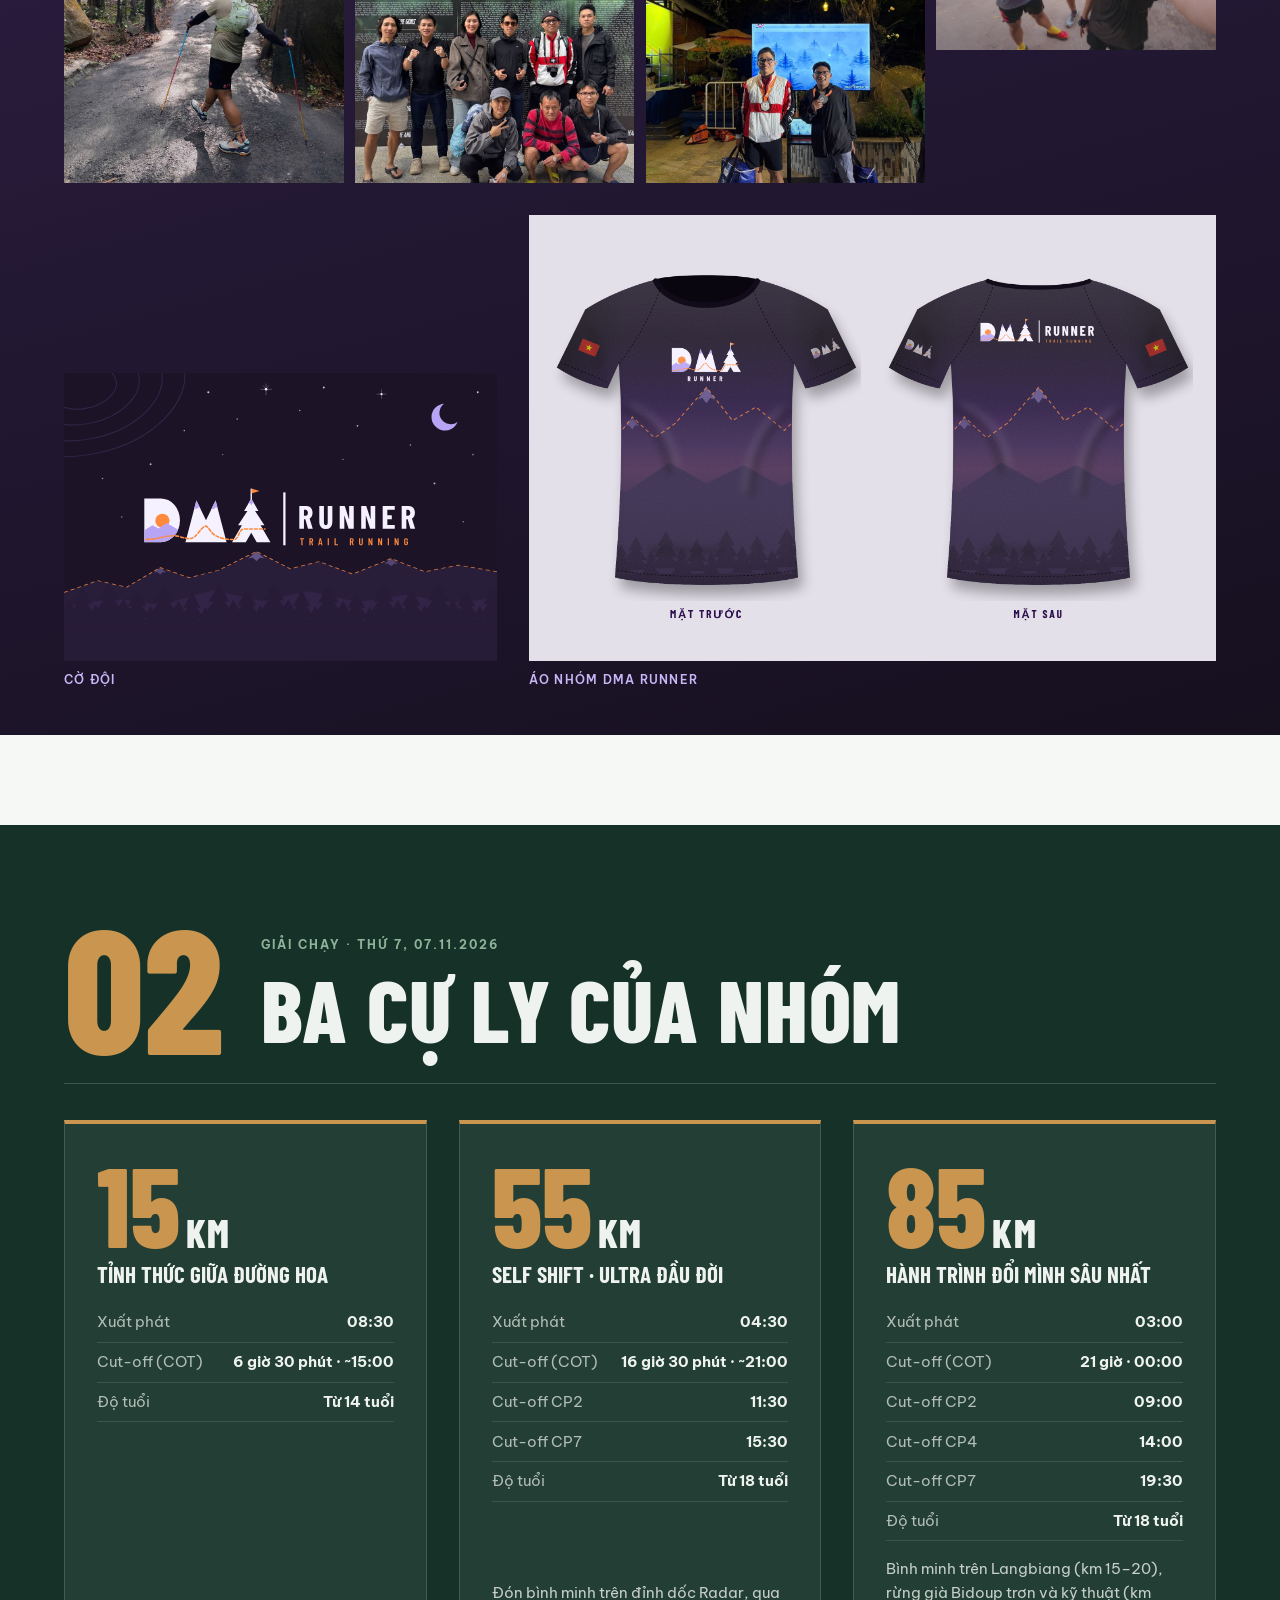
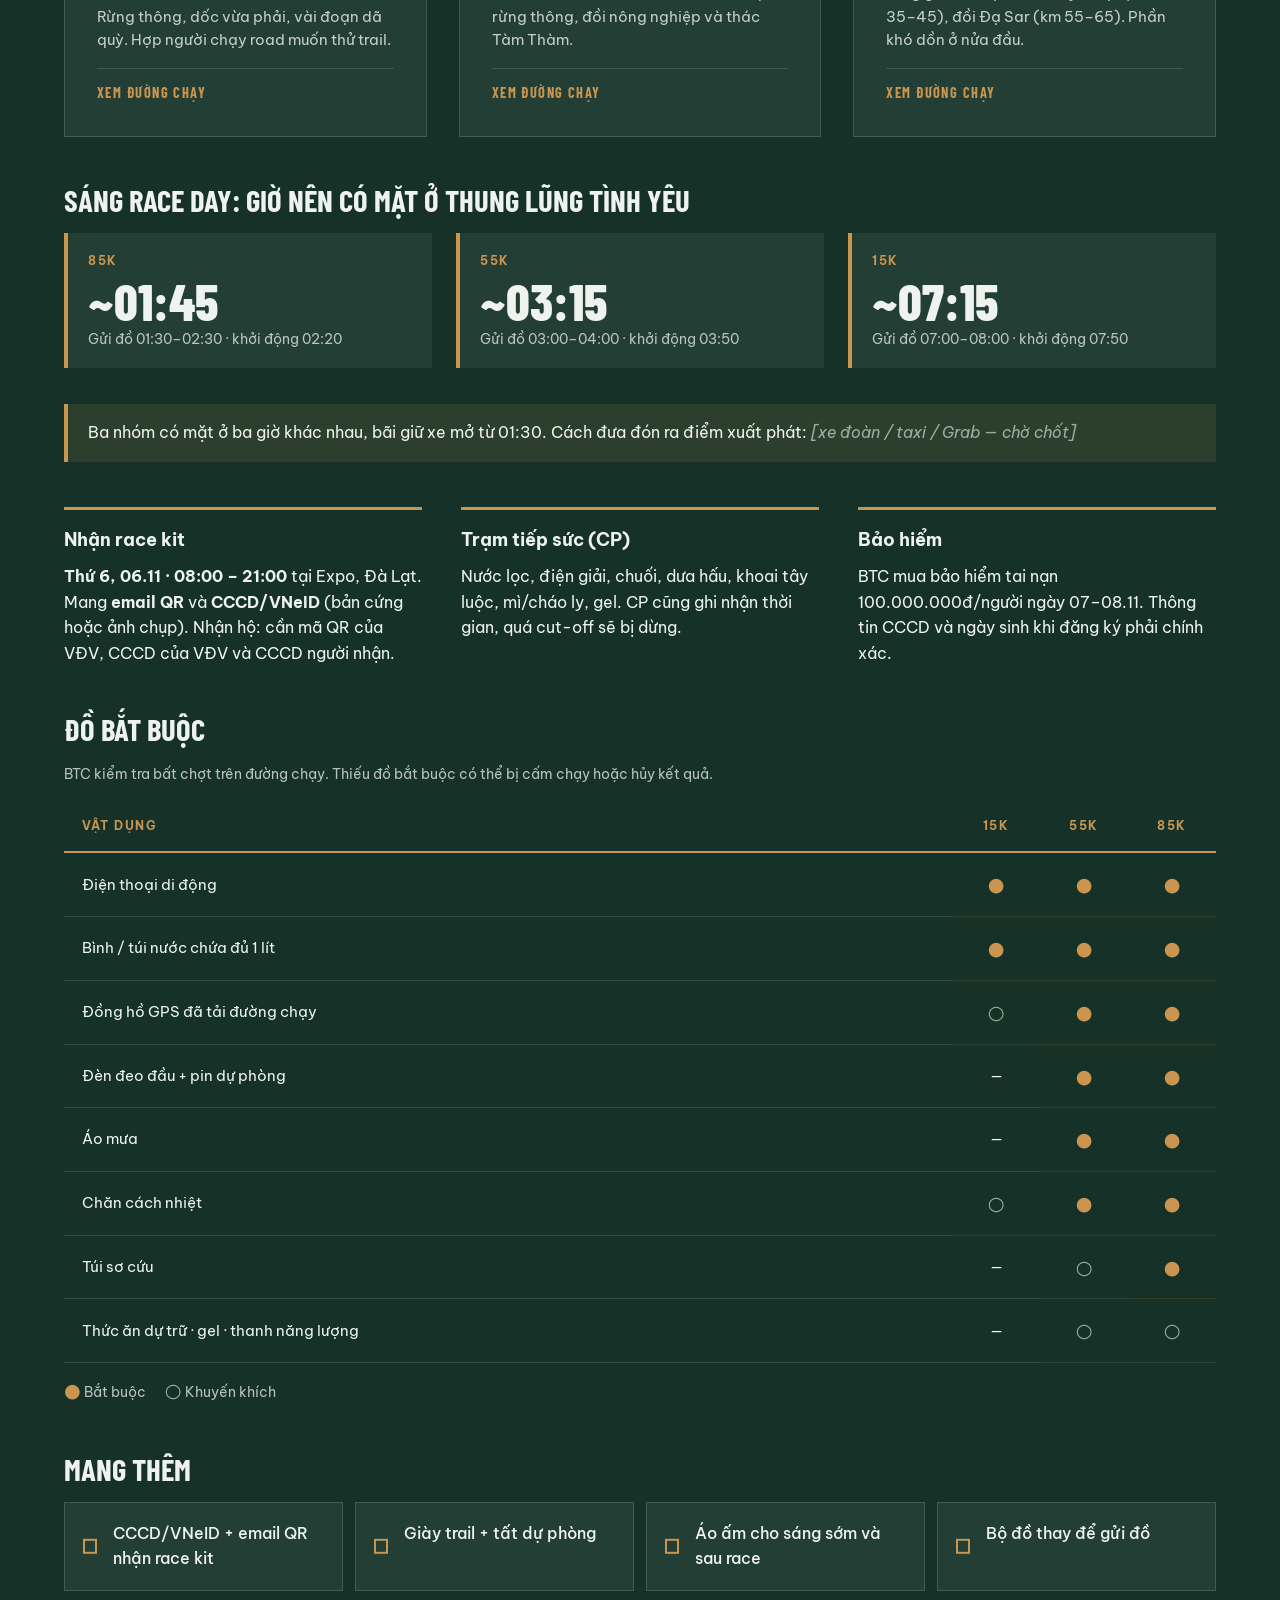
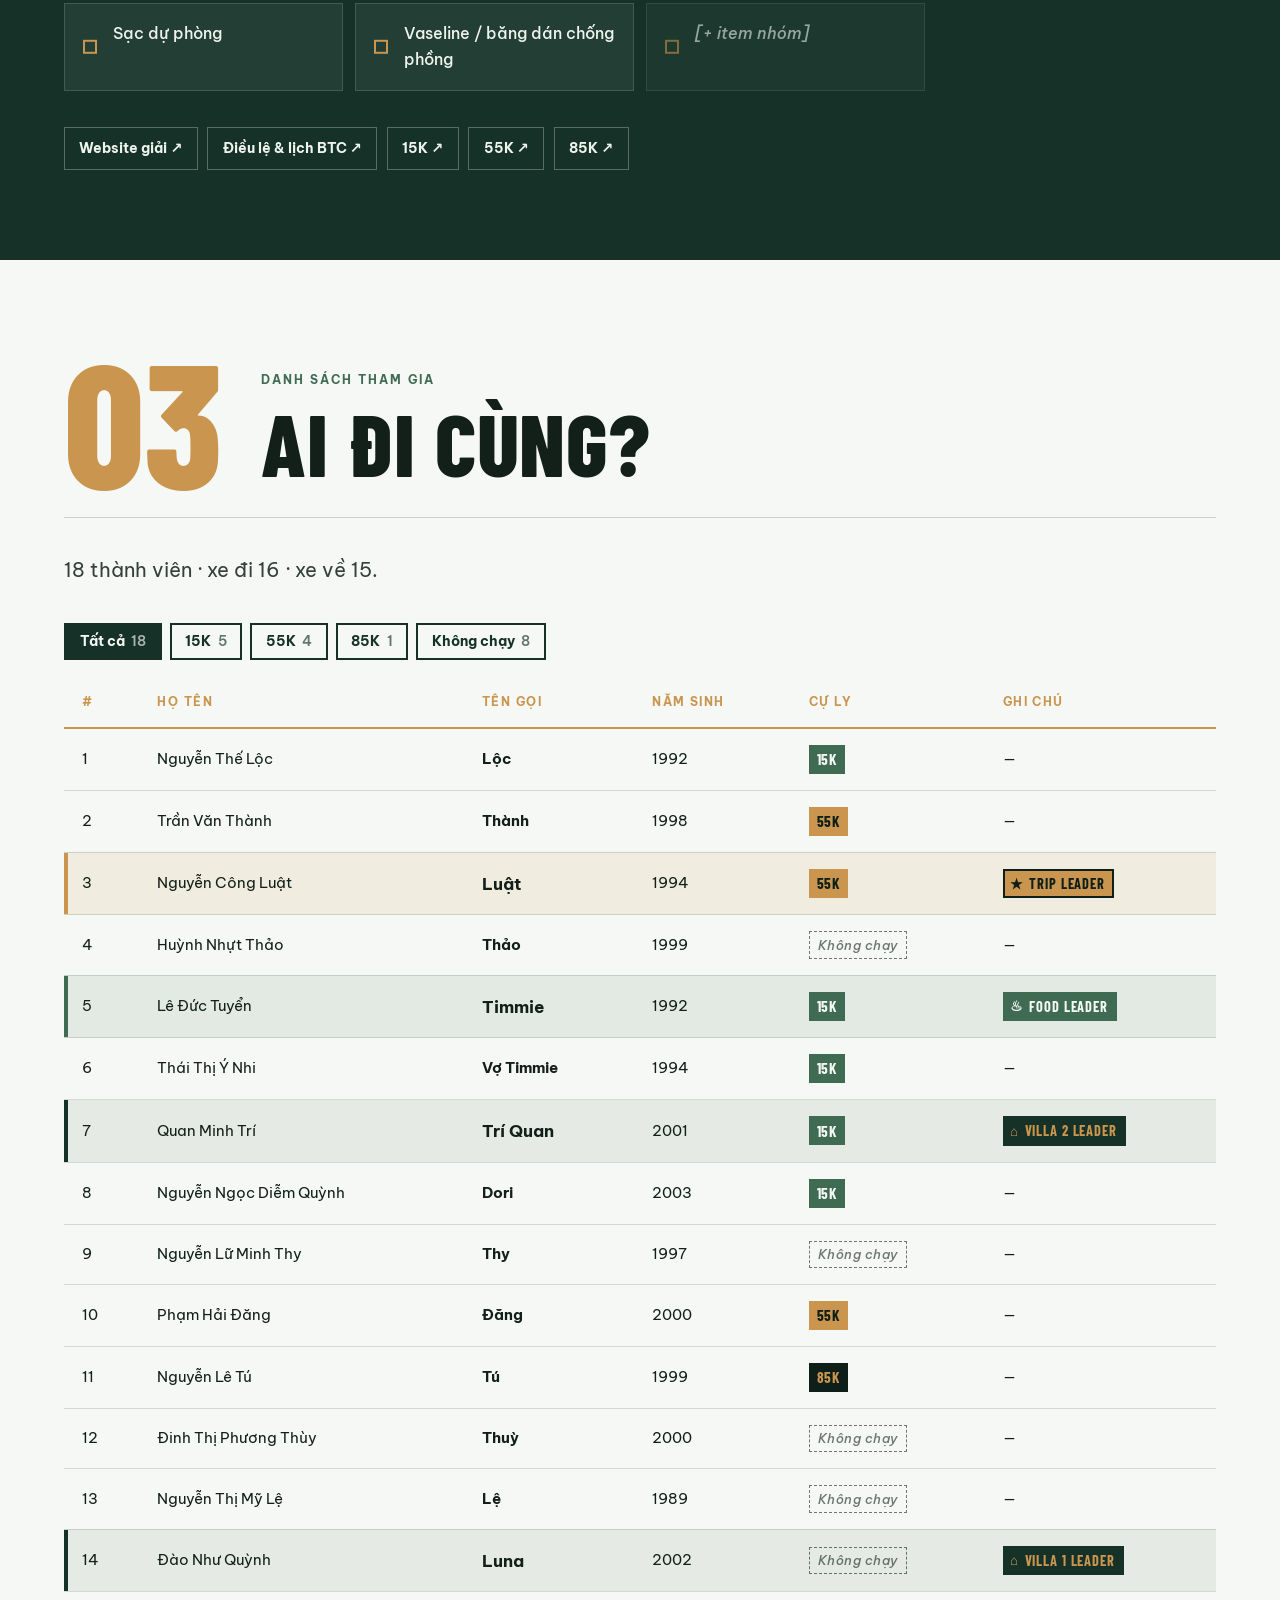
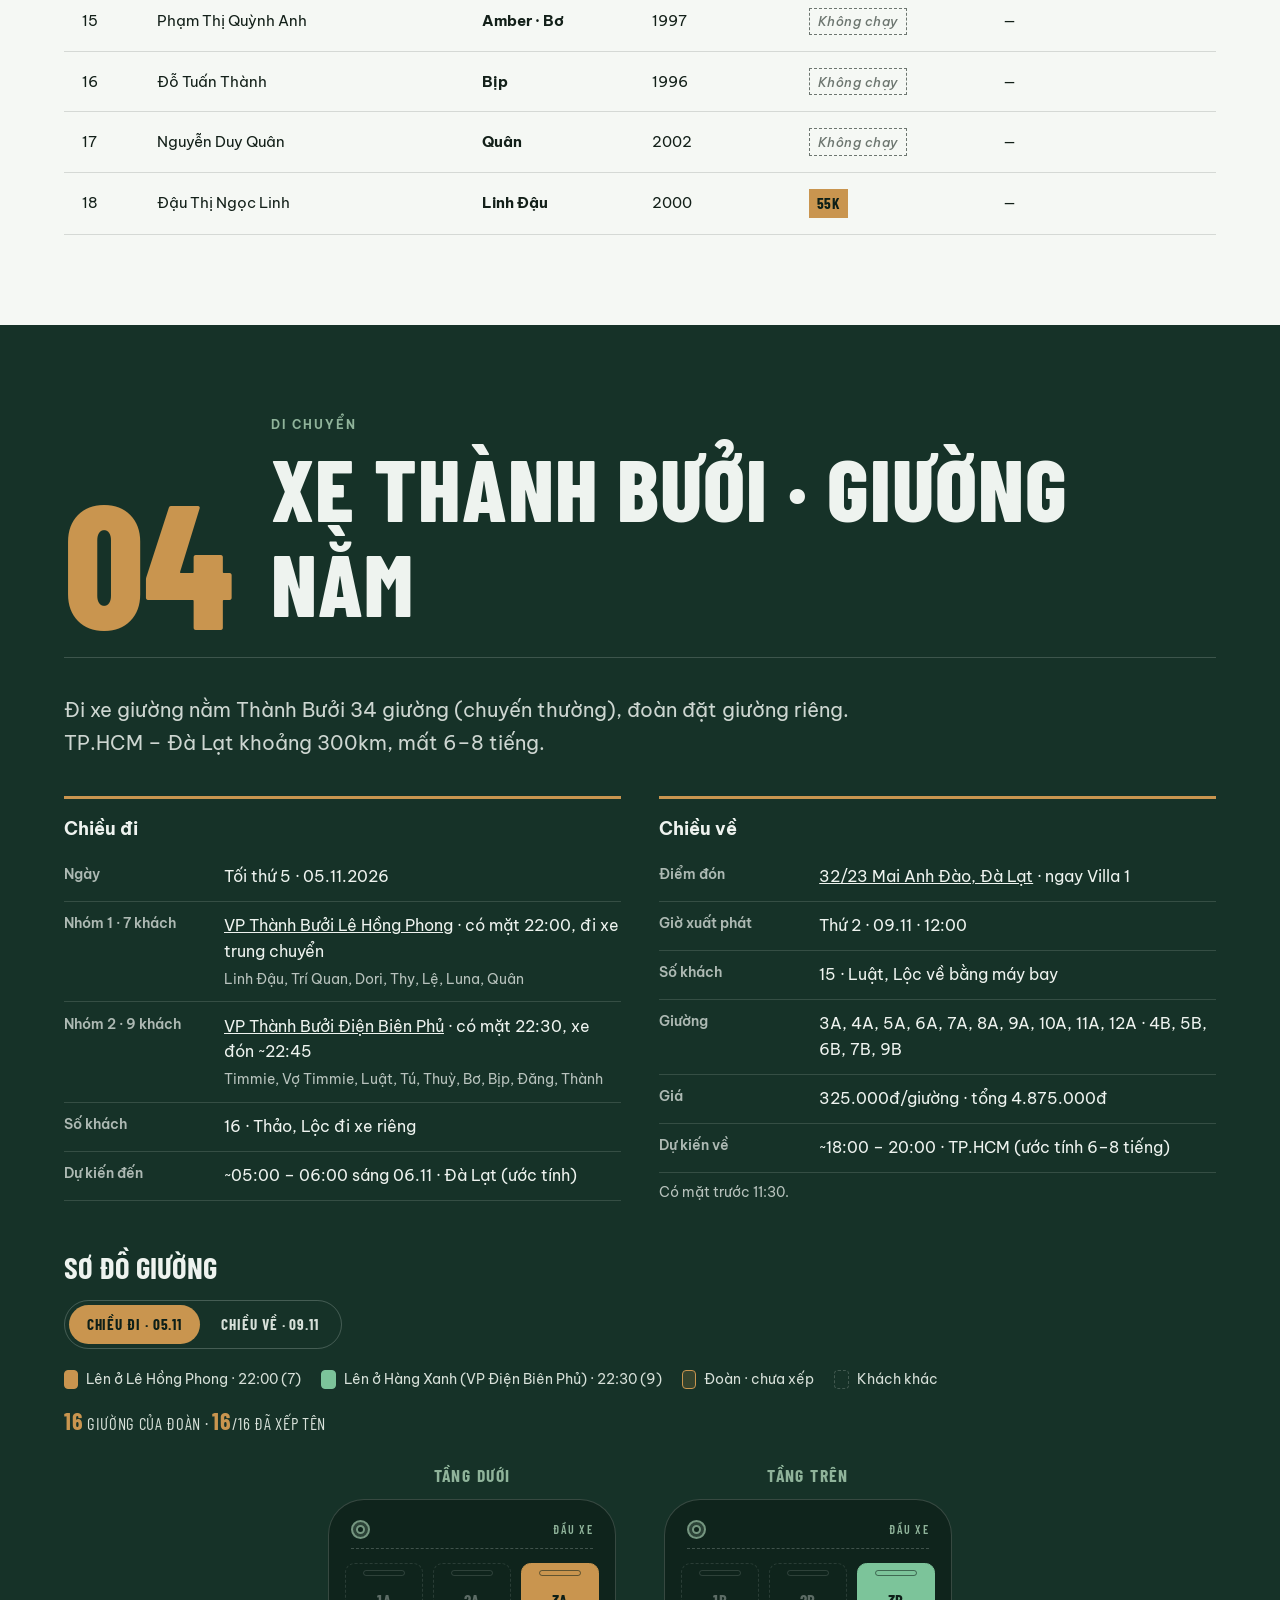
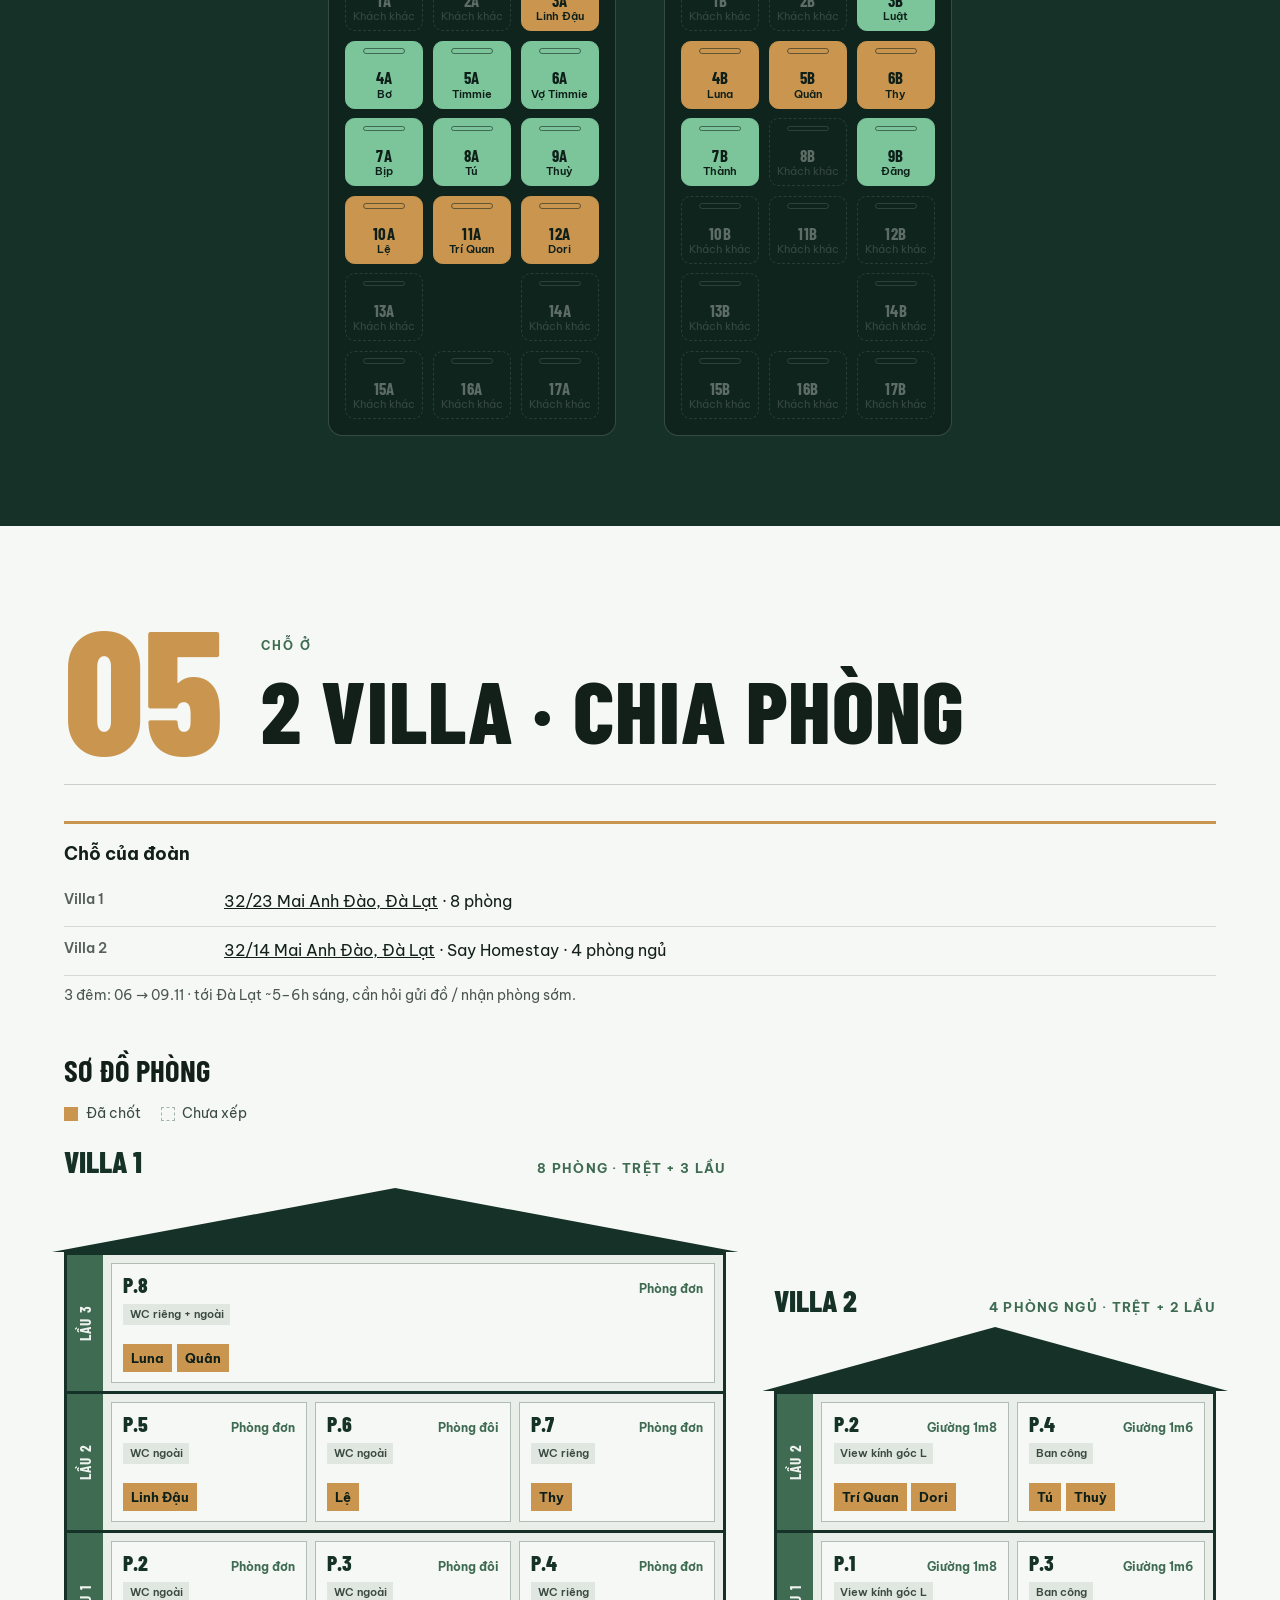
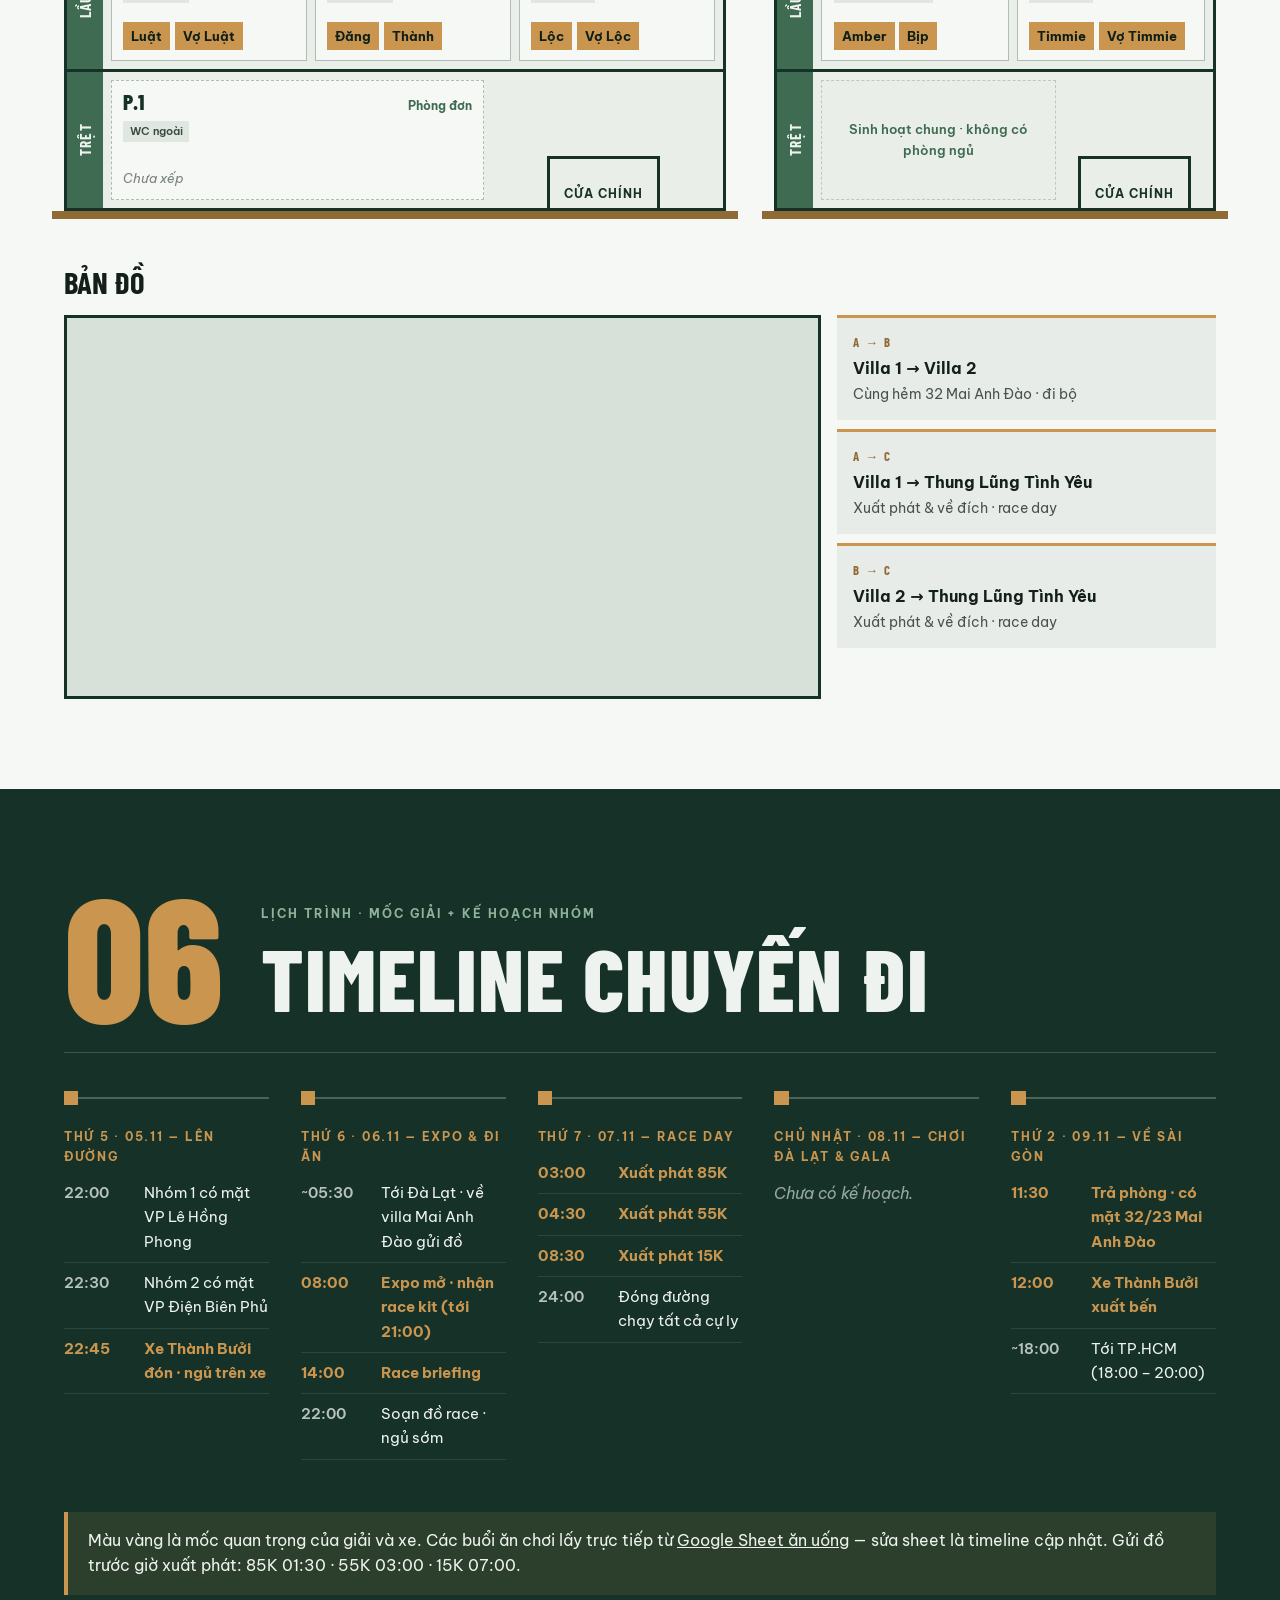
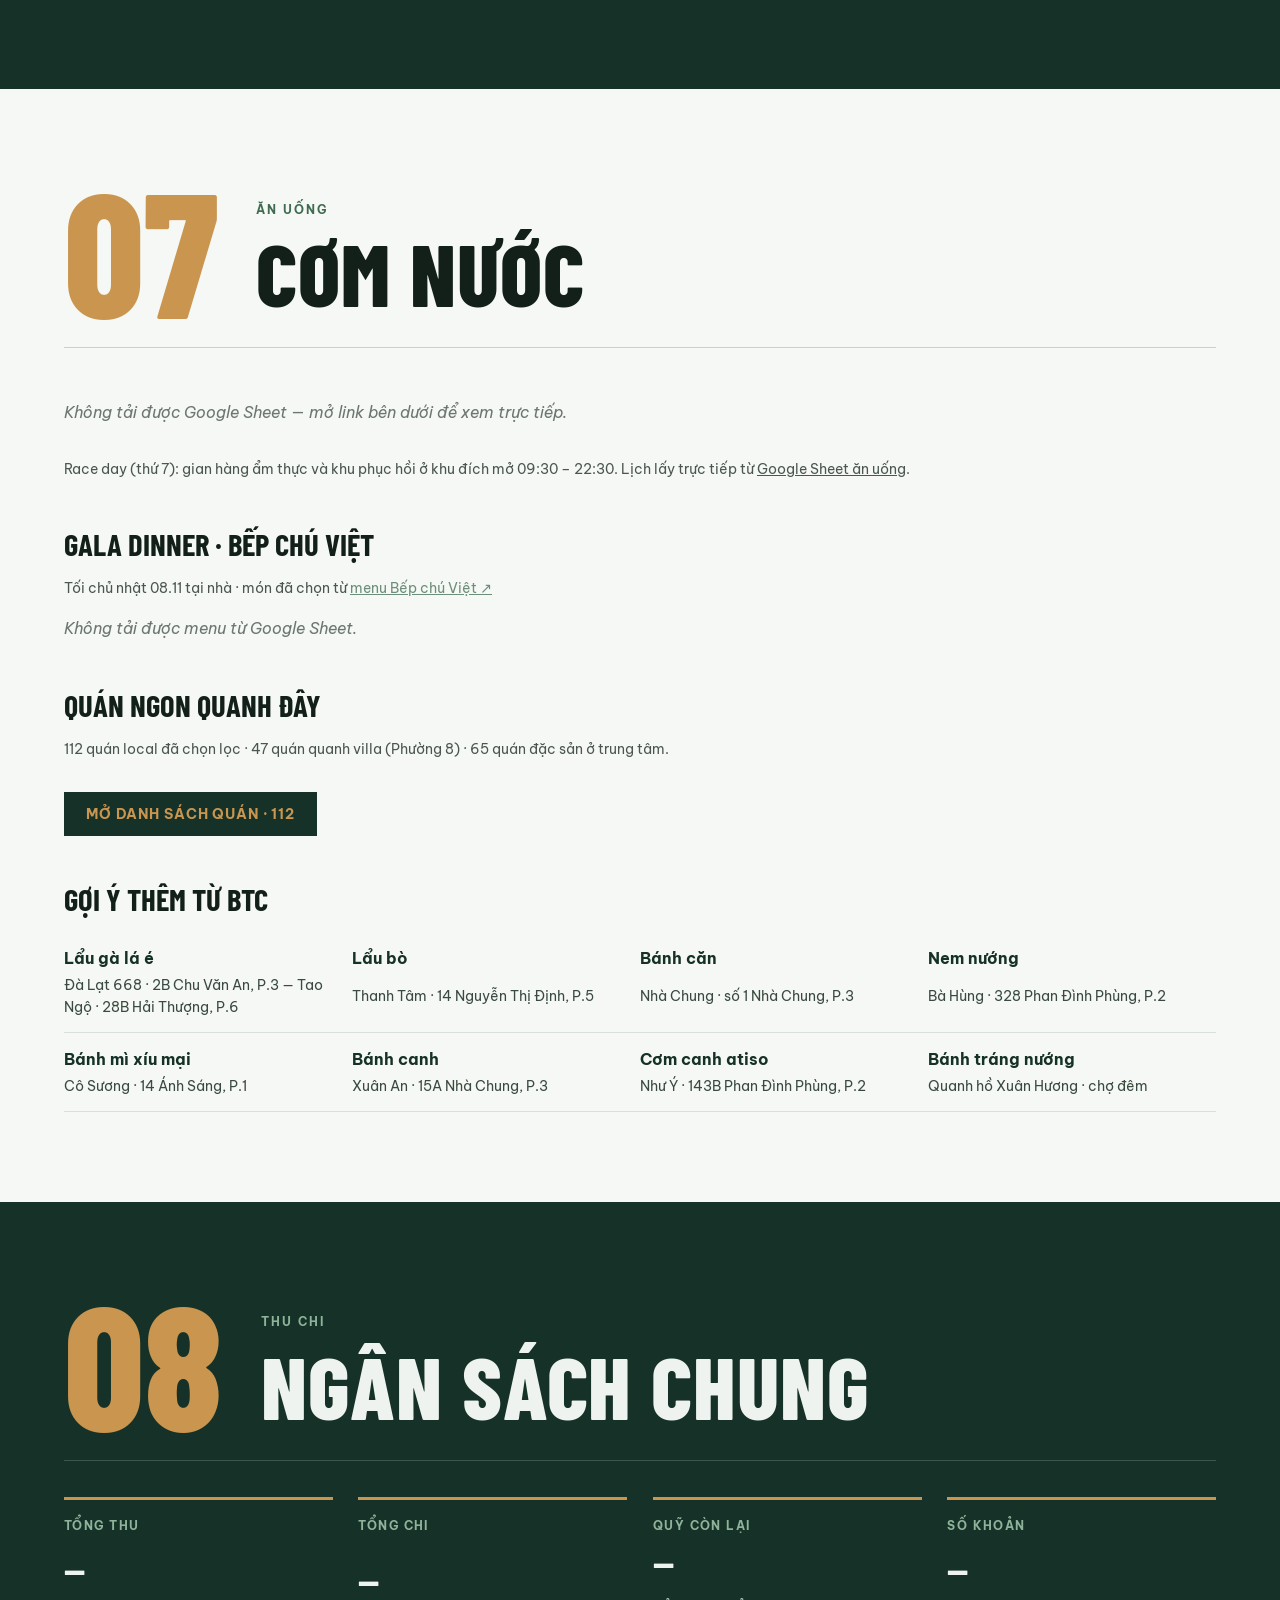
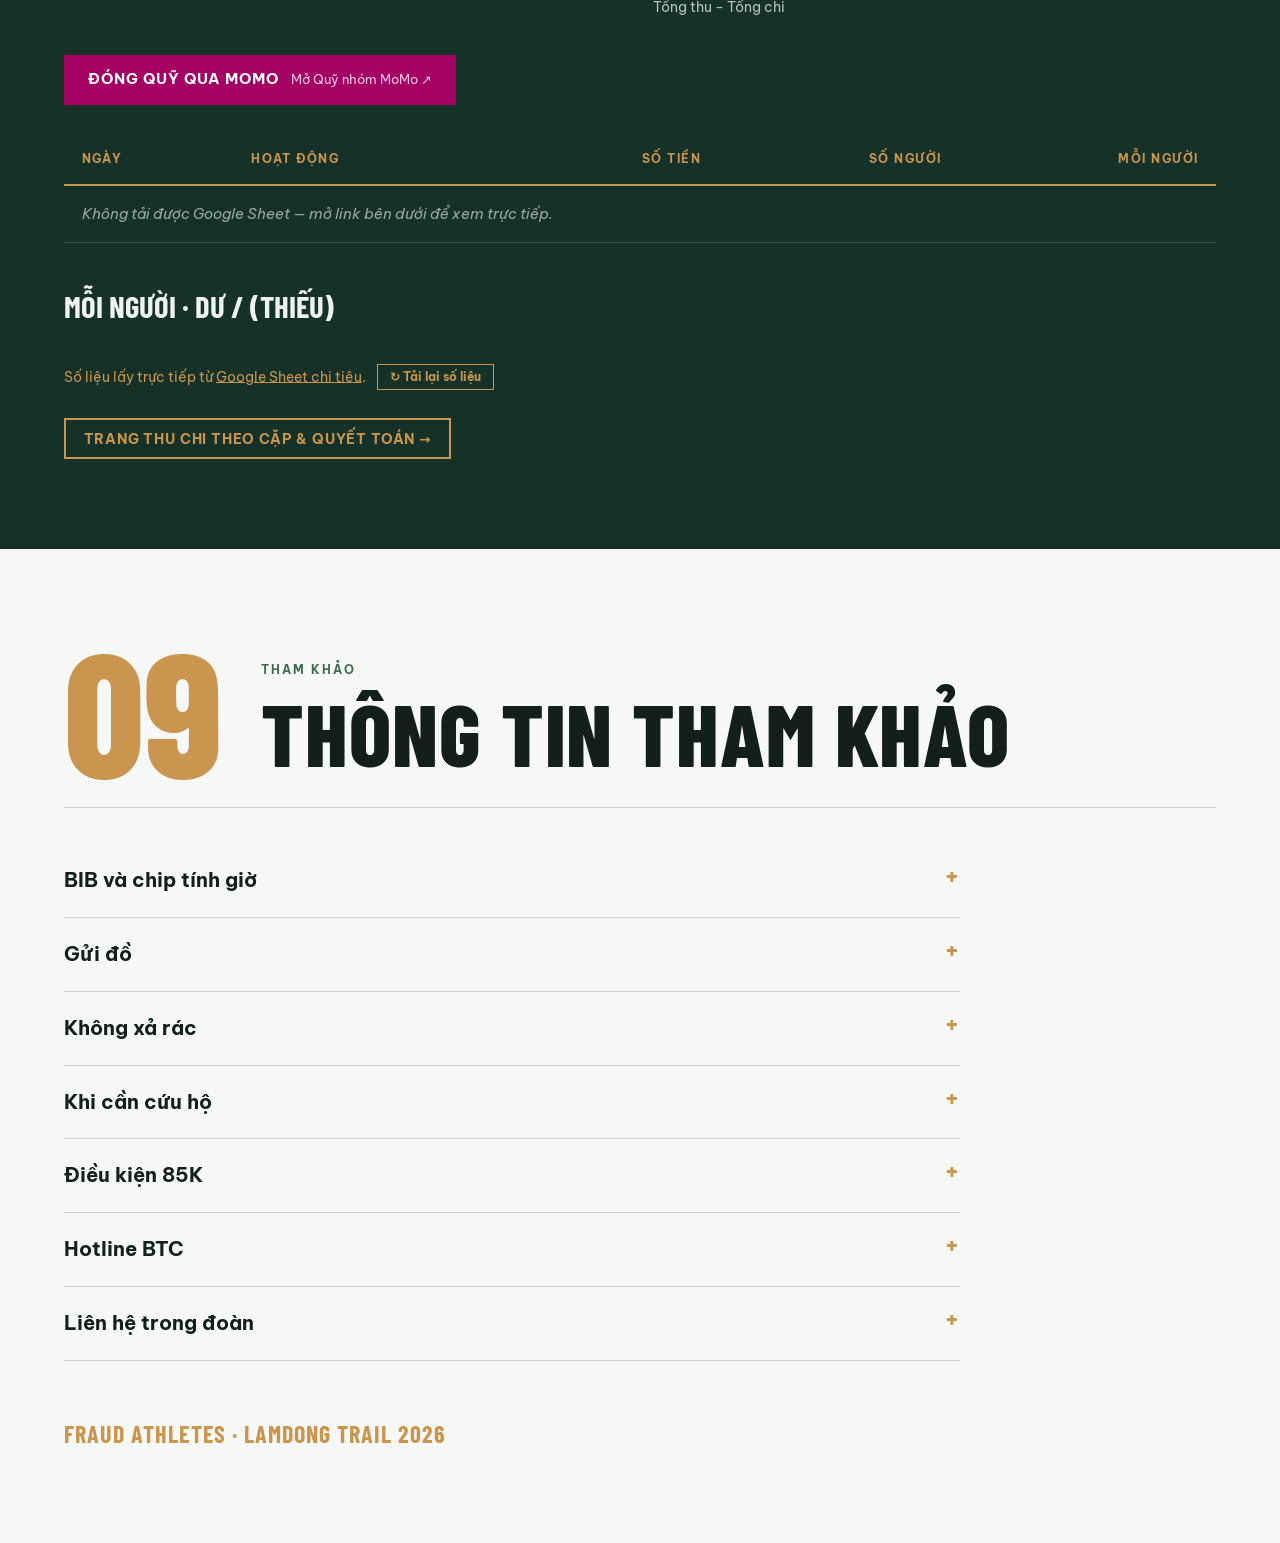
==== commit 9a24304a: "Thu chi: làm tròn dư/thiếu theo từng người, tổng hoàn lại khớp đúng quỹ Bơ & Bíp hiện 'thiếu 1.000đ'" ====
--- a/index.html
+++ b/index.html
@@ -32,7 +32,7 @@
       href="https://fonts.googleapis.com/css2?family=Barlow+Condensed:wght@600;700;800&family=Be+Vietnam+Pro:ital,wght@0,400;0,500;0,600;0,700;1,400&display=swap"
       rel="stylesheet"
     />
-    <link rel="stylesheet" href="./css/styles.css?v=202611090247" />
+    <link rel="stylesheet" href="./css/styles.css?v=202611091502" />
   </head>
   <body>
     <a class="skip-link" href="#menu">Tới menu</a>
@@ -955,17 +955,17 @@
       <span>Menu</span>
     </a>
 
-    <script src="./js/main.js?v=202611090247" defer></script>
-    <script src="./js/seats.js?v=202611090247" defer></script>
-    <script src="./js/rooms.js?v=202611090247" defer></script>
-    <script src="./js/sheet.js?v=202611090247" defer></script>
-    <script src="./js/budget.js?v=202611090247" defer></script>
-    <script src="./js/food.js?v=202611090247" defer></script>
-    <script src="./js/places.js?v=202611090247" defer></script>
-    <script src="./js/members.js?v=202611090247" defer></script>
-    <script src="./js/gear.js?v=202611090247" defer></script>
-    <script src="./js/home-video.js?v=202611090247" defer></script>
-    <script src="./js/weather.js?v=202611090247" defer></script>
-    <script src="./js/course-map.js?v=202611090247" defer></script>
+    <script src="./js/main.js?v=202611091502" defer></script>
+    <script src="./js/seats.js?v=202611091502" defer></script>
+    <script src="./js/rooms.js?v=202611091502" defer></script>
+    <script src="./js/sheet.js?v=202611091502" defer></script>
+    <script src="./js/budget.js?v=202611091502" defer></script>
+    <script src="./js/food.js?v=202611091502" defer></script>
+    <script src="./js/places.js?v=202611091502" defer></script>
+    <script src="./js/members.js?v=202611091502" defer></script>
+    <script src="./js/gear.js?v=202611091502" defer></script>
+    <script src="./js/home-video.js?v=202611091502" defer></script>
+    <script src="./js/weather.js?v=202611091502" defer></script>
+    <script src="./js/course-map.js?v=202611091502" defer></script>
   </body>
 </html>
